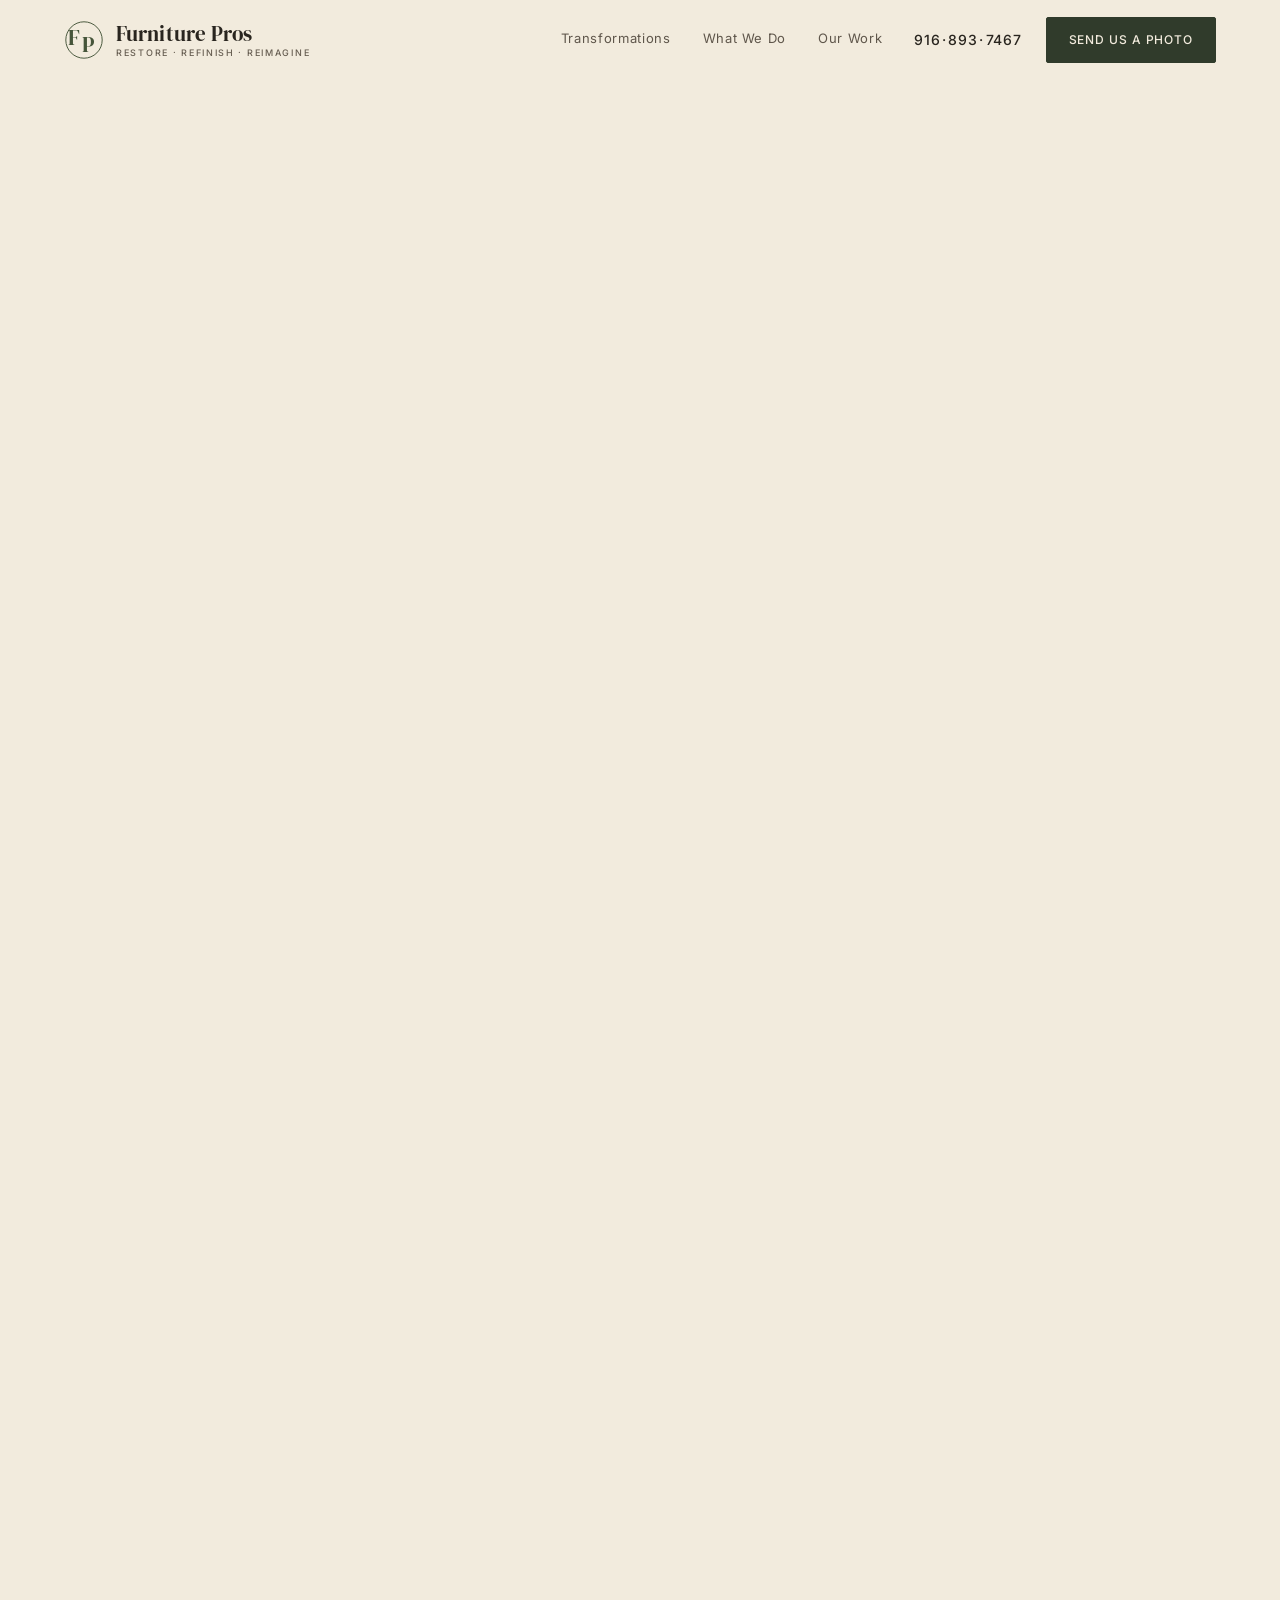
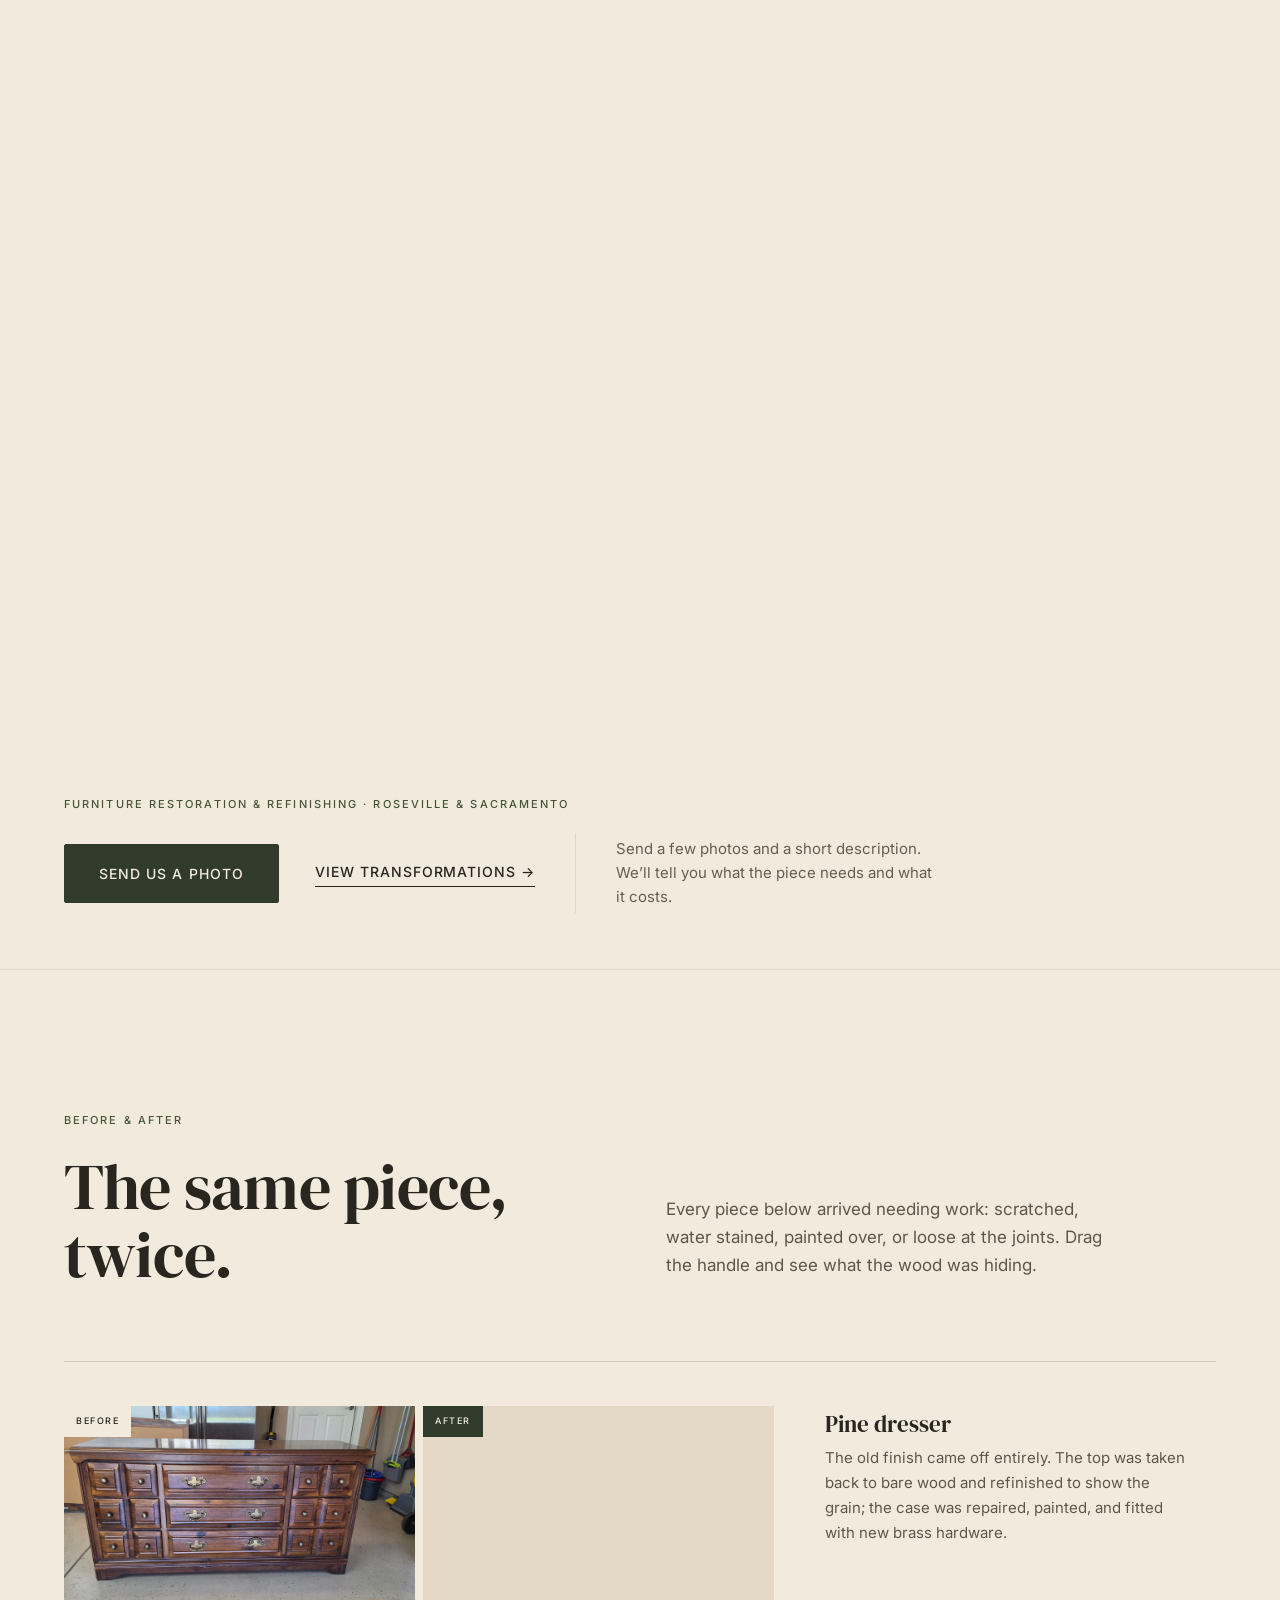
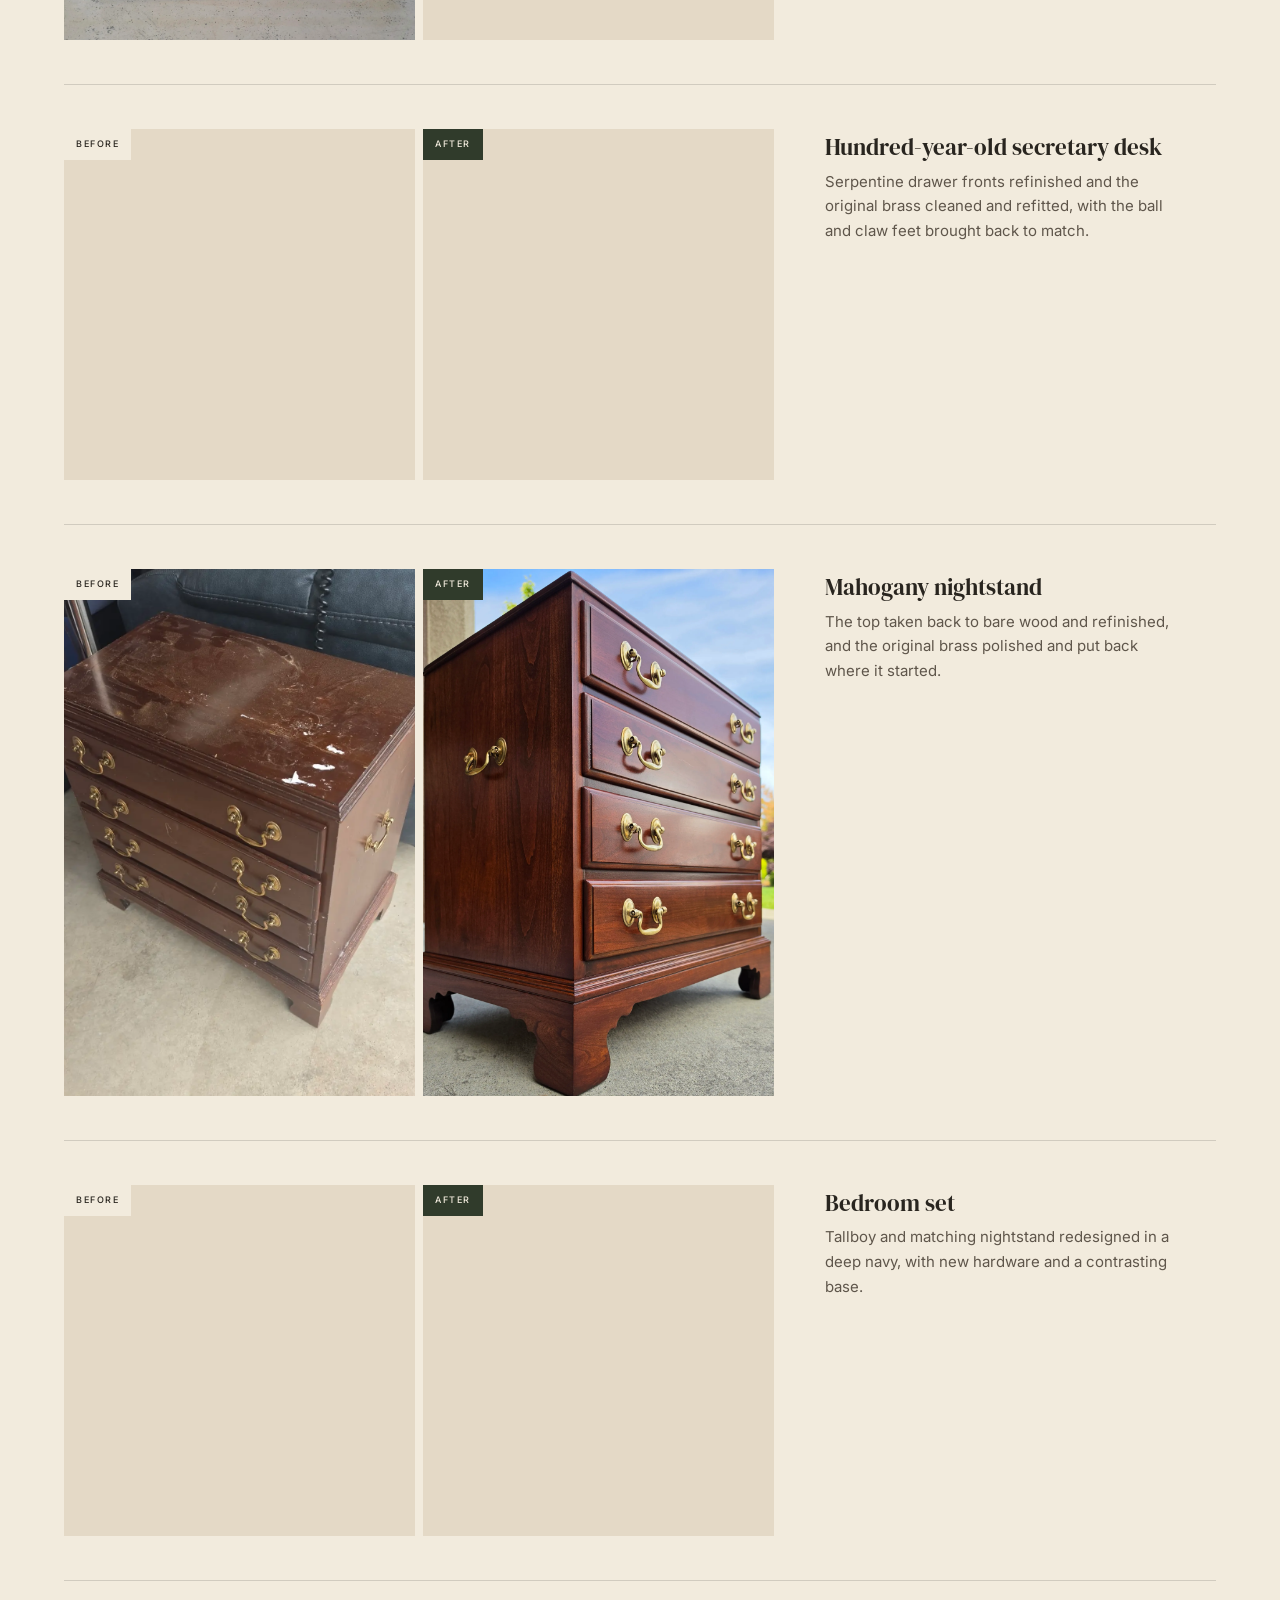
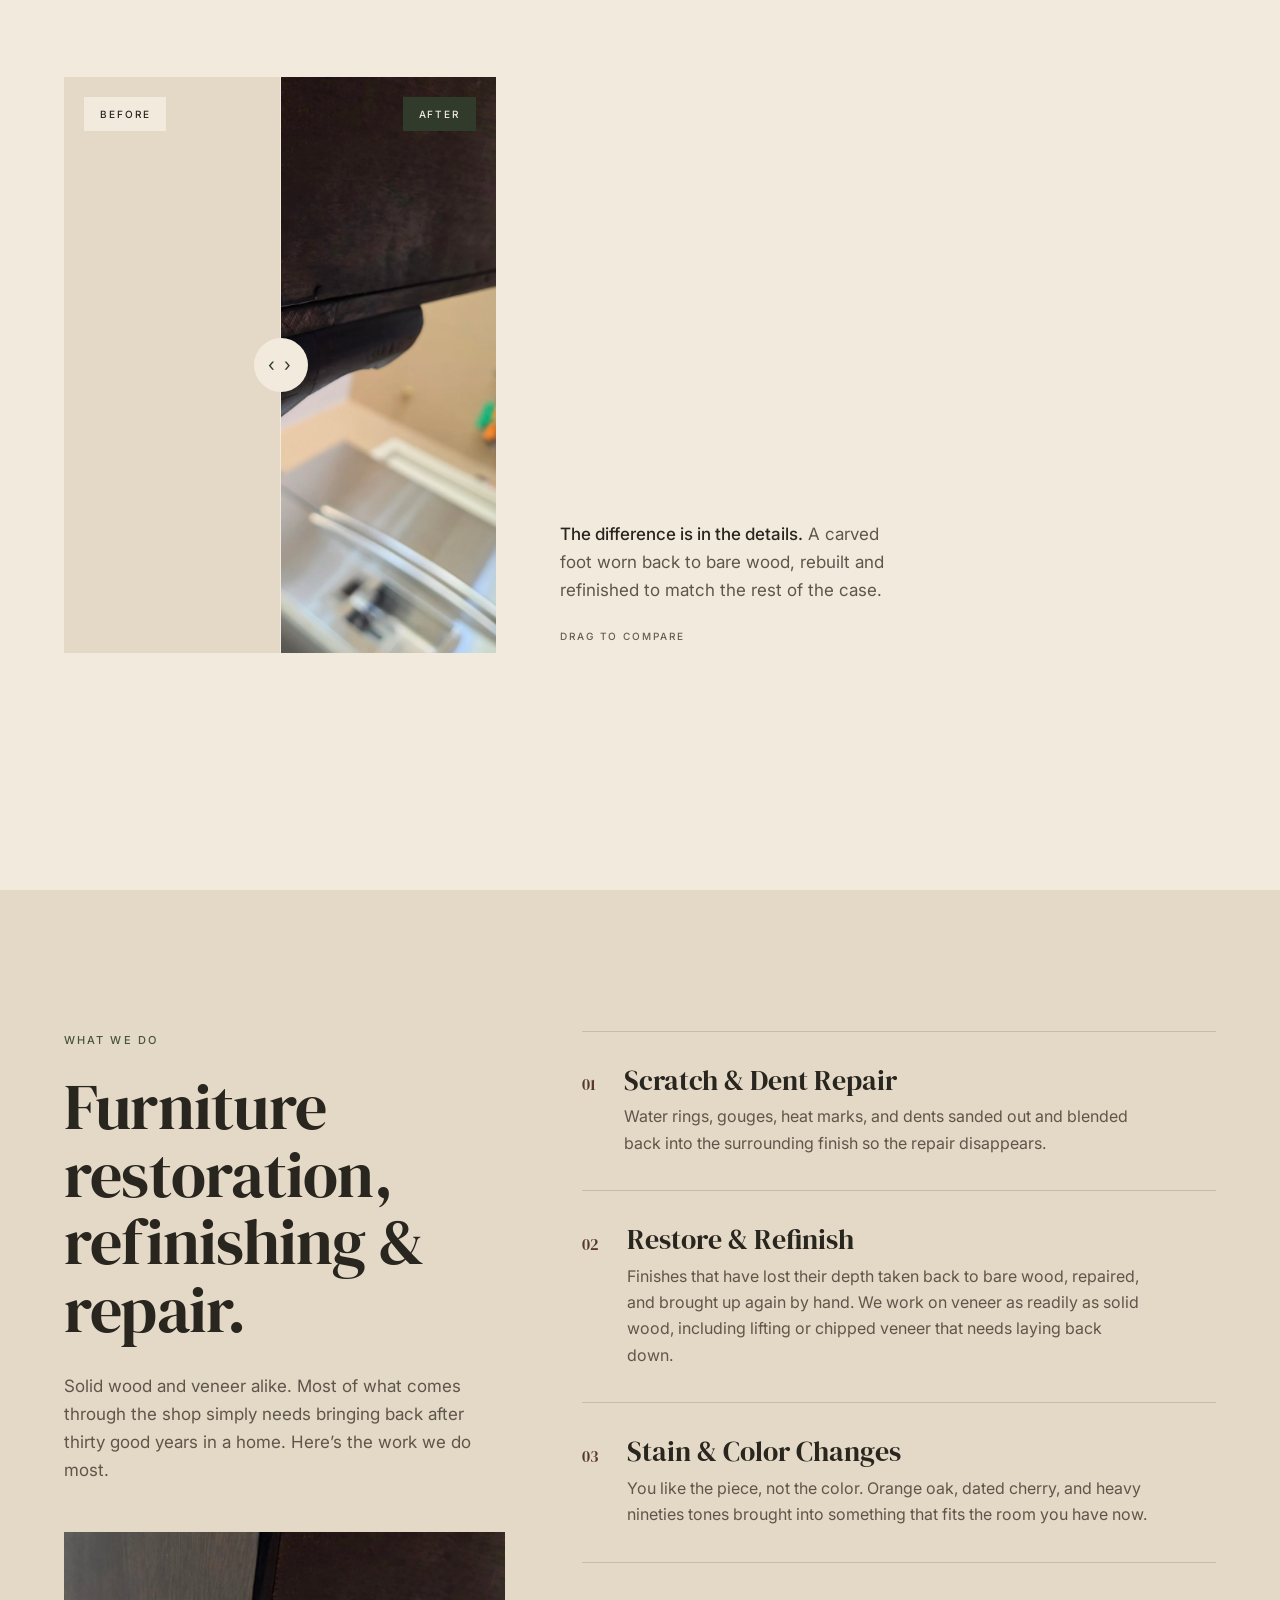
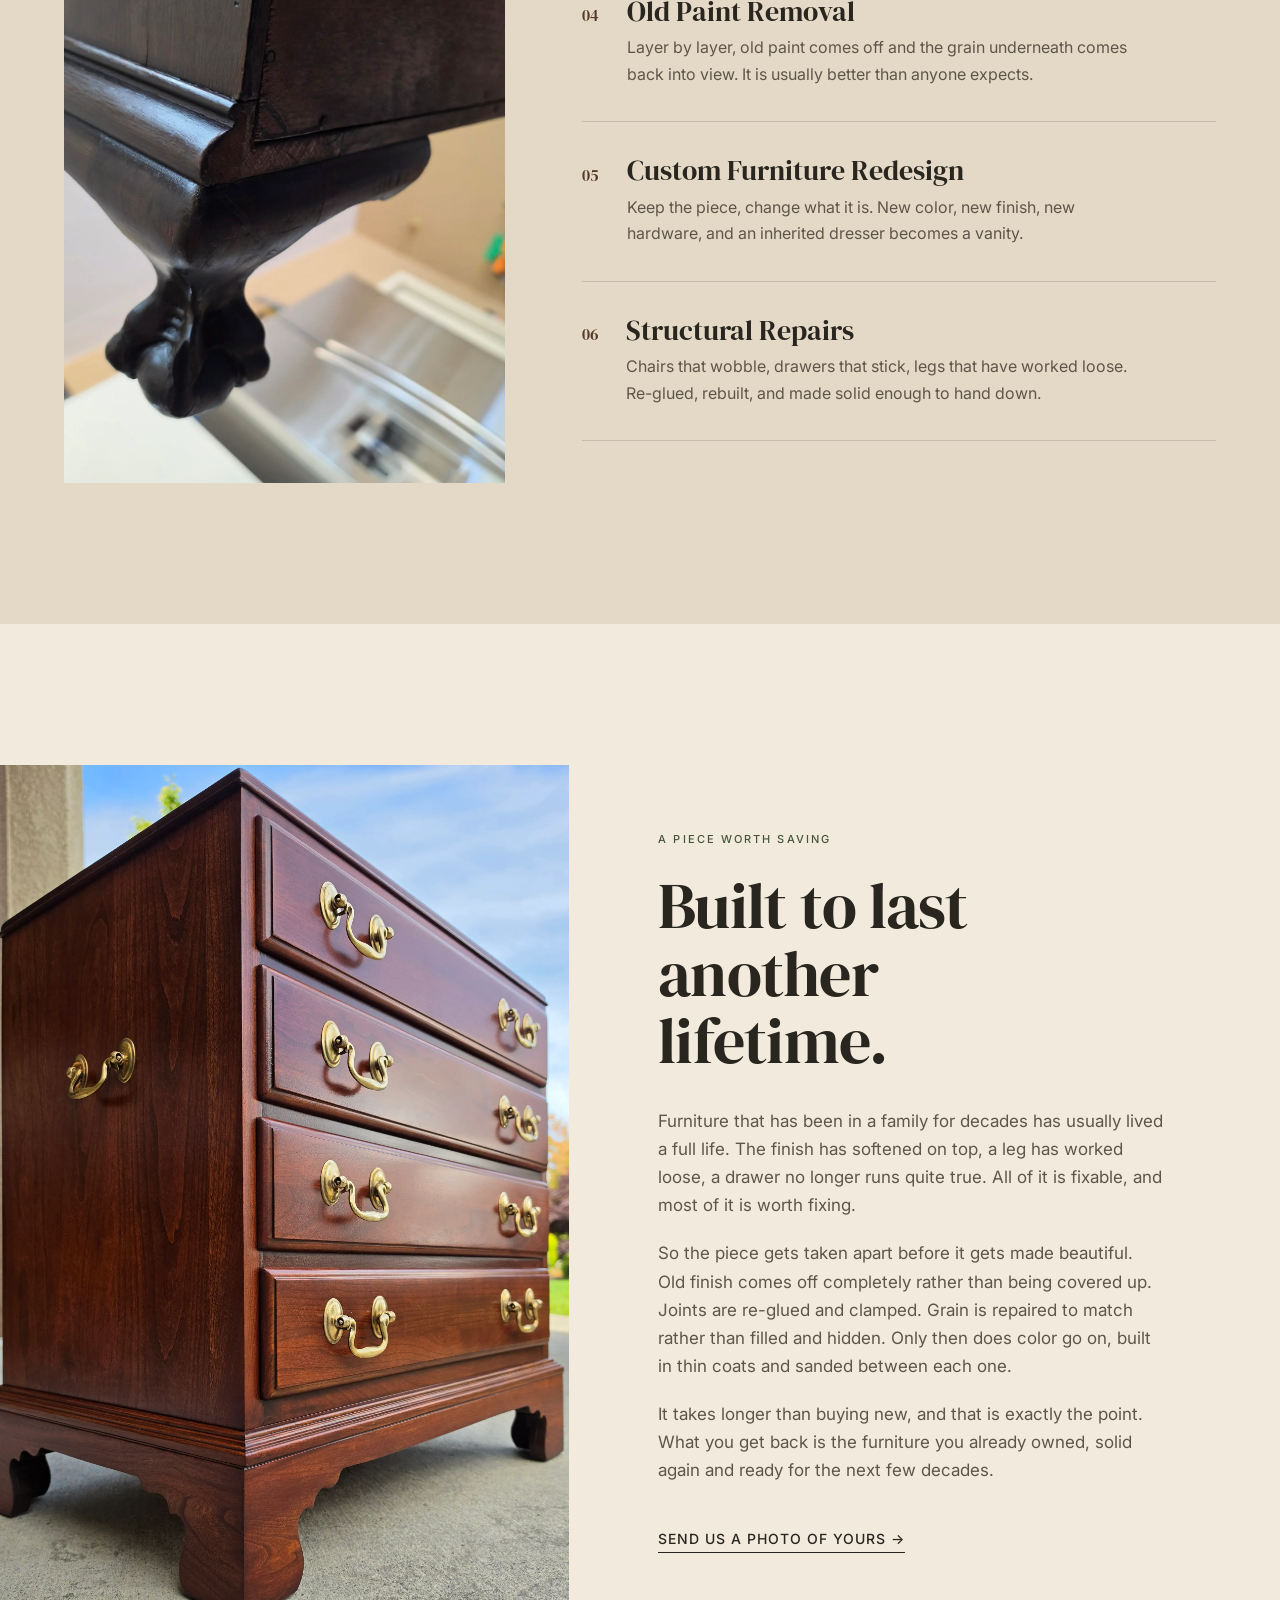
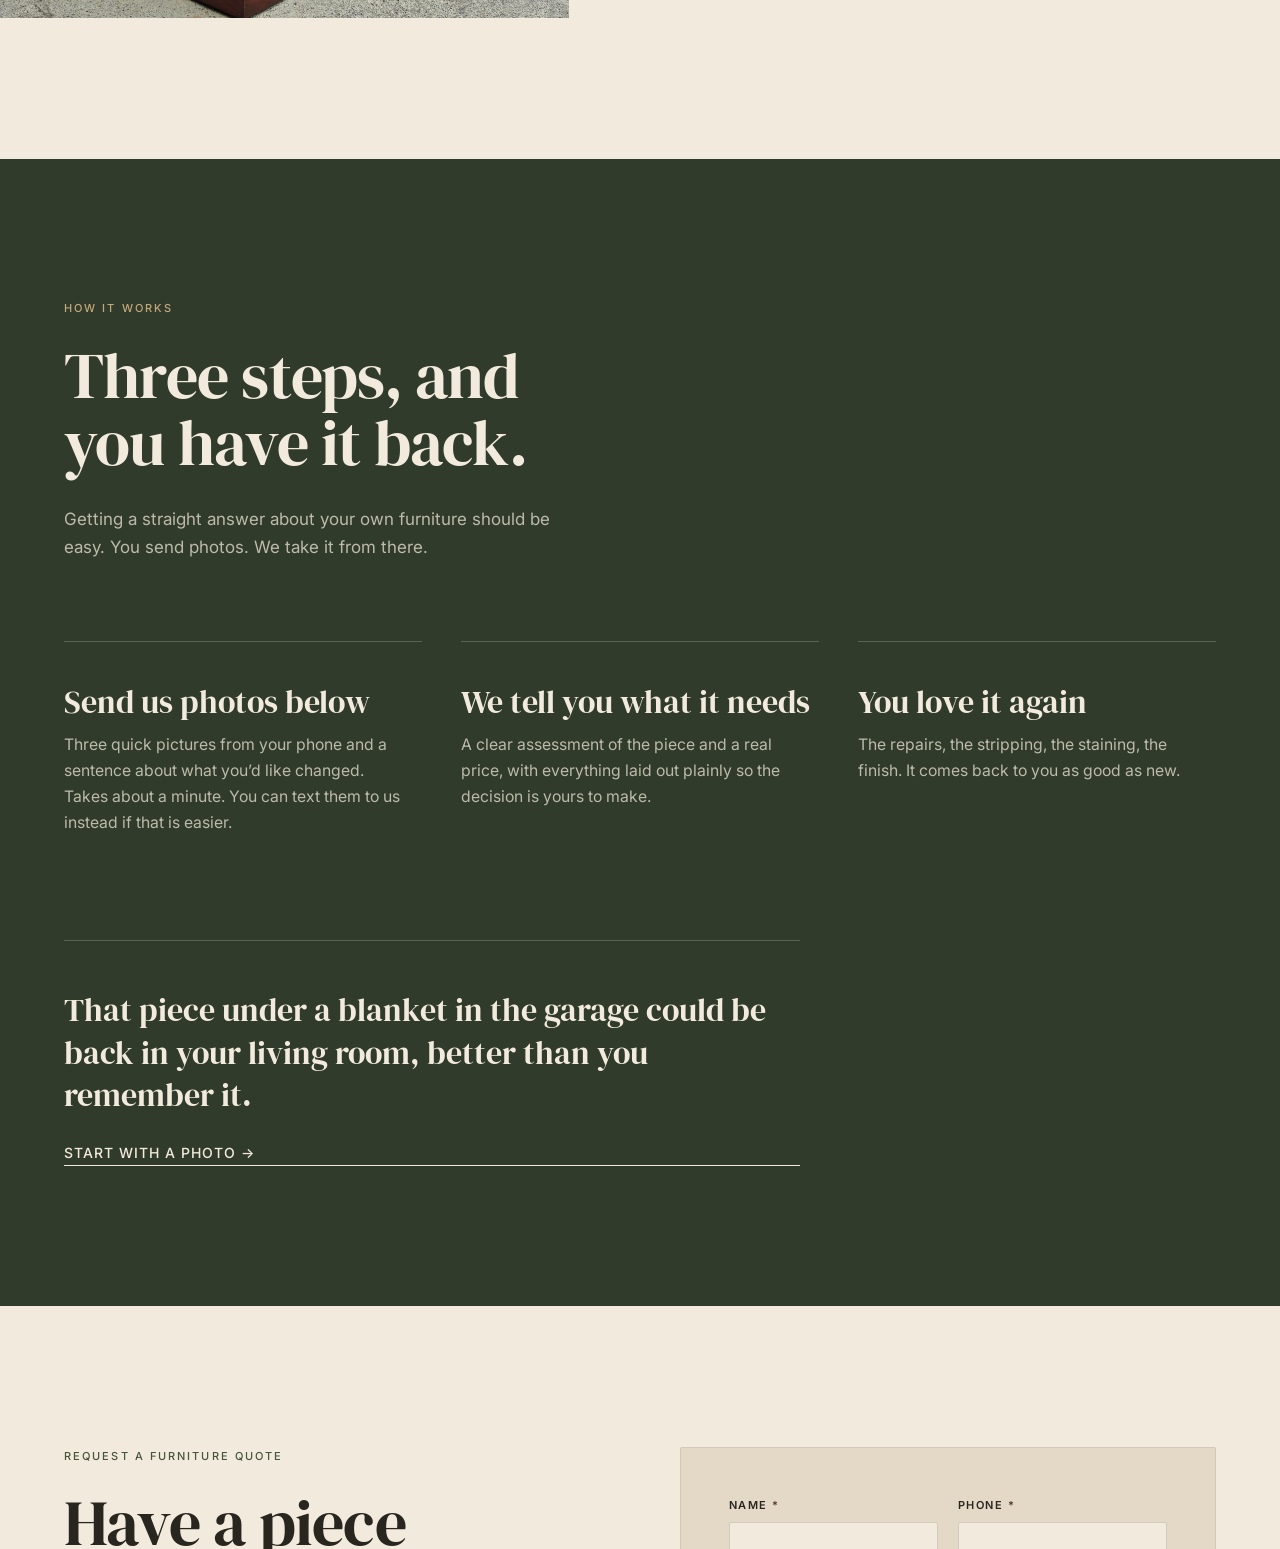
==== index.html @ 99448993 "Put the quote form ahead of the FAQs on mobile On a phone the FAQs sat between the headline and the " ====
<!DOCTYPE html>
<html lang="en">
<head>
<meta charset="utf-8">
<meta name="viewport" content="width=device-width, initial-scale=1">

<title>Furniture Restoration &amp; Refinishing | Roseville &amp; Sacramento</title>
<meta name="description" content="Furniture restoration, refinishing &amp; repair in Roseville and Sacramento. Solid wood and veneer. Scratch and dent repair, color changes, paint removal. Send a photo for a quote.">
<link rel="canonical" href="https://furniturepros.shop/">
<meta name="robots" content="index, follow, max-image-preview:large">
<meta name="theme-color" content="#F2EBDD">

<link rel="icon" href="/assets/images/favicon/favicon.ico" sizes="32x32">
<link rel="icon" href="/assets/images/favicon/favicon.svg" type="image/svg+xml">
<link rel="apple-touch-icon" href="/assets/images/favicon/apple-touch-icon.png">

<meta property="og:type" content="website">
<meta property="og:site_name" content="Furniture Pros">
<meta property="og:title" content="Love Your Furniture Again. | Furniture Pros">
<meta property="og:description" content="Furniture restoration, refinishing, and repair serving Roseville, Sacramento &amp; surrounding areas. Send us a photo and we'll tell you what your piece needs.">
<meta property="og:url" content="https://furniturepros.shop/">
<meta property="og:image" content="https://furniturepros.shop/assets/images/og/social-share.webp">
<meta property="og:image:type" content="image/webp">
<meta property="og:image:width" content="1731">
<meta property="og:image:height" content="909">
<meta property="og:image:alt" content="Furniture Pros. Love Your Furniture Again. Restore, refinish, reimagine. Furniture restoration in Roseville and Sacramento.">
<meta property="og:locale" content="en_US">
<meta name="twitter:card" content="summary_large_image">
<meta name="twitter:title" content="Love Your Furniture Again. | Furniture Pros">
<meta name="twitter:description" content="Furniture restoration and refinishing in Roseville &amp; Sacramento. Send us a photo for a quote.">
<meta name="twitter:image" content="https://furniturepros.shop/assets/images/og/social-share.webp">
<meta name="twitter:image:alt" content="Furniture Pros. Love Your Furniture Again. Furniture restoration in Roseville and Sacramento.">

<link rel="preconnect" href="https://fonts.googleapis.com">
<link rel="preconnect" href="https://fonts.gstatic.com" crossorigin>
<link rel="stylesheet" href="https://fonts.googleapis.com/css2?family=DM+Serif+Display:ital@0;1&family=Inter:wght@300;400;500;600&display=swap">
<link rel="stylesheet" href="assets/css/styles.css">

<!-- Without JS the reveal animation never fires, so show everything outright -->
<noscript><style>.reveal{opacity:1 !important;transform:none !important}</style></noscript>

<script type="application/ld+json">
{
  "@context": "https://schema.org",
  "@type": "LocalBusiness",
  "@id": "https://furniturepros.shop/#business",
  "name": "Furniture Pros",
  "description": "Furniture restoration, refinishing, repair, and redesign for solid wood and veneer furniture, serving Roseville, Sacramento, and surrounding areas in Placer and Sacramento counties.",
  "slogan": "Love Your Furniture Again.",
  "url": "https://furniturepros.shop/",
  "telephone": "+1-916-893-7467",
  "email": "FurniturePros.lincoln@gmail.com",
  "image": "https://furniturepros.shop/assets/images/transformations/pine-dresser-after.webp",
  "priceRange": "$$",
  "address": {
    "@type": "PostalAddress",
    "addressLocality": "Lincoln",
    "addressRegion": "CA",
    "addressCountry": "US"
  },
  "areaServed": [
    { "@type": "City", "name": "Roseville" },
    { "@type": "City", "name": "Sacramento" },
    { "@type": "City", "name": "Rocklin" },
    { "@type": "City", "name": "Lincoln" },
    { "@type": "City", "name": "Granite Bay" },
    { "@type": "City", "name": "Loomis" },
    { "@type": "City", "name": "Citrus Heights" },
    { "@type": "City", "name": "Folsom" },
    { "@type": "City", "name": "El Dorado Hills" },
    { "@type": "City", "name": "Elk Grove" }
  ],
  "knowsAbout": [
    "furniture restoration",
    "furniture refinishing",
    "veneer refinishing",
    "veneer repair",
    "antique furniture repair",
    "wood stain color change",
    "paint removal from furniture",
    "structural furniture repair"
  ],
  "hasOfferCatalog": {
    "@type": "OfferCatalog",
    "name": "Furniture Restoration Services",
    "itemListElement": [
      { "@type": "Offer", "itemOffered": { "@type": "Service", "name": "Scratch & Dent Repair", "description": "Repair of surface scratches, dents, water rings, gouges, and heat marks on wood furniture." } },
      { "@type": "Offer", "itemOffered": { "@type": "Service", "name": "Restore & Refinish", "description": "Full strip, sand, repair, and refinish of solid wood, veneer, and antique furniture, including repair of lifted or chipped veneer." } },
      { "@type": "Offer", "itemOffered": { "@type": "Service", "name": "Stain & Color Changes", "description": "Changing the stain color or finish tone of existing wood furniture." } },
      { "@type": "Offer", "itemOffered": { "@type": "Service", "name": "Old Paint Removal", "description": "Stripping old or layered paint from wood furniture back to bare grain." } },
      { "@type": "Offer", "itemOffered": { "@type": "Service", "name": "Custom Furniture Redesign", "description": "Redesigning existing furniture with new color, finish, and hardware." } },
      { "@type": "Offer", "itemOffered": { "@type": "Service", "name": "Structural Repairs", "description": "Re-gluing joints, rebuilding drawers, stabilizing legs and frames on wood furniture." } }
    ]
  }
}
</script>

<script type="application/ld+json">
{
  "@context": "https://schema.org",
  "@type": "FAQPage",
  "mainEntity": [
    {
      "@type": "Question",
      "name": "What kind of furniture do you work on?",
      "acceptedAnswer": { "@type": "Answer", "text": "Solid wood and veneer pieces of nearly any age: dressers, dining tables, chairs, cabinets, sideboards, desks, headboards, and heirloom furniture. Veneer receives the same care as solid wood, including pieces where the veneer has lifted or chipped. If you are not sure about your piece, send a photo and we will take a look." }
    },
    {
      "@type": "Question",
      "name": "How do I get a quote for furniture restoration?",
      "acceptedAnswer": { "@type": "Answer", "text": "Whichever is easiest for you. Send photos through the form on this page, or text them to 916-893-7467. If you are within about 10 miles of Lincoln, CA, we can also drive to your home and look at the piece in person. Photos let us see the wood, the finish, and the repair, so we can give you a real number rather than a guess." }
    },
    {
      "@type": "Question",
      "name": "What does furniture refinishing cost?",
      "acceptedAnswer": { "@type": "Answer", "text": "It depends on the size of the piece, the condition it is in, and the finish you want. A single chair and a full dining set are very different jobs. That is why we start with photos rather than quoting a flat rate up front." }
    },
    {
      "@type": "Question",
      "name": "What areas do you serve?",
      "acceptedAnswer": { "@type": "Answer", "text": "Roseville, Rocklin, Lincoln, Granite Bay, Loomis, Citrus Heights, Folsom, El Dorado Hills, Sacramento, Elk Grove, and the surrounding communities. Within about 10 miles of Lincoln, CA we can come to your home to see the piece." }
    }
  ]
}
</script>
</head>

<body>
<a class="skip-link" href="#quote">Skip to the quote form</a>

<!-- Monogram defined once, referenced with <use> -->
<svg class="svg-sprite" aria-hidden="true" focusable="false">
  <symbol id="fp-mark" viewBox="0 0 100 100">
    <circle cx="50" cy="50" r="45.5" fill="none" stroke="currentColor" stroke-width="2.4"/>
    <text x="26" y="62" font-family="'DM Serif Display', Georgia, serif" font-size="54" fill="currentColor" text-anchor="middle">F</text>
    <text x="60" y="79" font-family="'DM Serif Display', Georgia, serif" font-size="54" fill="currentColor" text-anchor="middle">P</text>
  </symbol>
</svg>

<header class="site-header">
  <div class="shell site-header__inner">
    <a class="brand" href="/" aria-label="Furniture Pros home">
      <svg class="brand__mark" viewBox="0 0 100 100" aria-hidden="true" focusable="false"><use href="#fp-mark"/></svg>
      <span class="brand__text">
        <span class="brand__name">Furniture Pros</span>
        <span class="brand__tag">Restore · Refinish · Reimagine</span>
      </span>
    </a>

    <nav class="site-nav" aria-label="Primary">
      <a href="#transformations">Transformations</a>
      <a href="#services">What We Do</a>
      <a href="#craft">Our Work</a>
    </nav>

    <div class="site-header__actions">
      <a class="tel-link" href="tel:+19168937467">916&#8202;·&#8202;893&#8202;·&#8202;7467</a>
      <a class="btn btn--solid btn--sm" href="#quote">Send Us a Photo</a>
    </div>
  </div>
</header>

<main id="main">

  <!-- ===== 1 · HERO =====================================================
       The banner artwork carries the headline, body copy and CTA as pixels.
       Google and screen readers cannot read pixels, so the same wording is
       repeated below as real text (sr-only). It is identical to what the image
       shows, so this is an accessibility measure, not cloaking.
       The banner also *depicts* a button, so the whole thing links to the form
       otherwise people tap the picture of a button and nothing happens.
  ====================================================================== -->
  <section class="hero hero--banner">

    <a class="hero__banner" href="#quote" aria-label="Send us a photo and get a quote">
      <picture>
        <source media="(max-width: 61.99em)"
                srcset="assets/images/hero/mobile-hero.webp"
                width="941" height="1672">
        <img src="assets/images/hero/desktop-hero.webp"
             alt="A worn chest of drawers shown before restoration beside the same chest refinished, styled in a warm living room"
             width="1672" height="941" fetchpriority="high" decoding="async">
      </picture>
    </a>

    <h1 class="sr-only">Love Your Furniture Again.</h1>
    <p class="sr-only">
      Furniture Pros restores, refinishes, and redesigns furniture so you can keep
      the pieces you love and make them beautiful again. Furniture restoration,
      refinishing and repair serving Roseville and Sacramento, California.
    </p>

    <div class="shell hero__below">
      <p class="eyebrow">Furniture Restoration &amp; Refinishing · Roseville &amp; Sacramento</p>

      <div class="hero__actions">
        <div class="hero__cta">
          <a class="btn btn--solid" href="#quote">Send Us a Photo</a>
          <a class="link-arrow" href="#transformations">View Transformations</a>
        </div>
        <p class="hero__note">
          Send a few photos and a short description. We&rsquo;ll tell you what the
          piece needs and what it costs.
        </p>
      </div>
    </div>

  </section>

  <!-- ===== 2 · TRANSFORMATION PROOF ===================================== -->
  <section class="section section--proof" id="transformations">
    <div class="shell">

      <div class="section-head section-head--split reveal">
        <div>
          <p class="eyebrow">Before &amp; After</p>
          <h2 class="section-title">The same piece,<br>twice.</h2>
        </div>
        <p class="section-head__aside">
          Every piece below arrived needing work: scratched, water stained, painted over,
          or loose at the joints. Drag the handle and see what the wood was hiding.
        </p>
      </div>

      <!-- One pair per row. The source photos run from 1.78 to 0.56, so a single
           shared frame would badly crop something; instead each pair picks the
           ratio that suits its two photos, and the rows keep everything aligned
           to the same edges. -->
      <div class="tx">
      <figure class="tx__row tx__row--wide reveal">
        <div class="tx__imgs">
          <div class="fig fig--3x2">
            <img src="assets/images/transformations/pine-dresser-before.webp"
                 alt="Dated pine dresser before restoration, with worn orange-brown finish and colonial brass hardware"
                 width="4000" height="2252" loading="lazy" decoding="async">
            <span class="tx__tag">Before</span>
          </div>
          <div class="fig fig--3x2">
            <img src="assets/images/transformations/pine-dresser-after.webp"
                 alt="The same pine dresser after refinishing, with a natural wood top, deep green body and new brass pulls"
                 width="2992" height="2992" loading="lazy" decoding="async">
            <span class="tx__tag tx__tag--after">After</span>
          </div>
        </div>
        <figcaption class="tx__cap">
          <h3>Pine dresser</h3>
          <p>The old finish came off entirely. The top was taken back to bare wood and refinished to show the grain; the case was repaired, painted, and fitted with new brass hardware.</p>
        </figcaption>
      </figure>

      <figure class="tx__row reveal">
        <div class="tx__imgs">
          <div class="fig fig--1x1">
            <img src="assets/images/transformations/100-year-old-desk-before.webp"
                 alt="Hundred-year-old slant front secretary desk before restoration, finish dulled and worn"
                 width="1080" height="1112" loading="lazy" decoding="async">
            <span class="tx__tag">Before</span>
          </div>
          <div class="fig fig--1x1">
            <img src="assets/images/transformations/100-year-old-desk-after.webp"
                 alt="The same antique secretary desk after refinishing, with restored brass hardware and ball and claw feet"
                 width="2020" height="2172" loading="lazy" decoding="async">
            <span class="tx__tag tx__tag--after">After</span>
          </div>
        </div>
        <figcaption class="tx__cap">
          <h3>Hundred-year-old secretary desk</h3>
          <p>Serpentine drawer fronts refinished and the original brass cleaned and refitted, with the ball and claw feet brought back to match.</p>
        </figcaption>
      </figure>

      <figure class="tx__row reveal">
        <div class="tx__imgs">
          <div class="fig fig--2x3">
            <img src="assets/images/transformations/EA-nightstand-before.webp"
                 alt="Mahogany nightstand before restoration, with a scratched and paint marked top"
                 width="1078" height="1346" loading="lazy" decoding="async">
            <span class="tx__tag">Before</span>
          </div>
          <div class="fig fig--2x3">
            <img class="obj-top" src="assets/images/transformations/EA-nightstand-after.webp"
                 alt="The same nightstand after being stripped and refinished, with polished brass swan neck pulls"
                 width="2252" height="4000" loading="lazy" decoding="async">
            <span class="tx__tag tx__tag--after">After</span>
          </div>
        </div>
        <figcaption class="tx__cap">
          <h3>Mahogany nightstand</h3>
          <p>The top taken back to bare wood and refinished, and the original brass polished and put back where it started.</p>
        </figcaption>
      </figure>

      <figure class="tx__row reveal">
        <div class="tx__imgs">
          <div class="fig fig--1x1">
            <img src="assets/images/transformations/combo-before.webp"
                 alt="Matching tallboy and nightstand before restoration, original finish worn and taped for transport"
                 width="1047" height="915" loading="lazy" decoding="async">
            <span class="tx__tag">Before</span>
          </div>
          <div class="fig fig--1x1">
            <img src="assets/images/transformations/combo-after.webp"
                 alt="The same tallboy and nightstand redesigned in deep navy with new hardware, styled in a bedroom"
                 width="1080" height="1048" loading="lazy" decoding="async">
            <span class="tx__tag tx__tag--after">After</span>
          </div>
        </div>
        <figcaption class="tx__cap">
          <h3>Bedroom set</h3>
          <p>Tallboy and matching nightstand redesigned in a deep navy, with new hardware and a contrasting base.</p>
        </figcaption>
      </figure>

      </div>

      <!-- Detail comparison. Both frames were shot from the same spot, which is what makes
           the drag work: the foot transforms in place rather than jumping. -->
      <div class="ba reveal" data-ba>
        <div class="ba__frame">
          <div class="ba__layer ba__layer--after fig">
            <img src="assets/images/transformations/desk-leg-after.webp"
                 alt="Ball and claw foot after refinishing, carving sharp and finish restored"
                 width="2252" height="4000" loading="lazy" decoding="async">
          </div>
          <div class="ba__layer ba__layer--before fig" data-ba-before>
            <img src="assets/images/transformations/desk-leg-before.webp"
                 alt="The same ball and claw foot before restoration, worn through to bare wood"
                 width="2252" height="4000" loading="lazy" decoding="async">
          </div>

          <span class="ba__tag ba__tag--before">Before</span>
          <span class="ba__tag ba__tag--after">After</span>

          <div class="ba__handle" data-ba-handle aria-hidden="true">
            <span class="ba__grip"></span>
          </div>

          <input class="ba__range" id="ba-range" type="range" min="0" max="100" value="50"
                 step="0.1" data-ba-input
                 aria-label="Drag to compare the carved foot before and after restoration">
        </div>

        <p class="ba__caption">
          <strong>The difference is in the details.</strong> A carved foot worn back to bare
          wood, rebuilt and refinished to match the rest of the case.
          <span class="ba__hint">Drag to compare</span>
        </p>
      </div>

    </div>
  </section>

  <!-- ===== 3 · WHAT WE DO =============================================== -->
  <section class="section section--services" id="services">
    <div class="shell services__inner">

      <div class="services__side reveal">
        <p class="eyebrow">What We Do</p>
        <h2 class="section-title">Furniture restoration,<br>refinishing &amp; repair.</h2>
        <p class="services__lede">
          Solid wood and veneer alike. Most of what comes through the shop simply needs
          bringing back after thirty good years in a home. Here&rsquo;s the work we do most.
        </p>

        <figure class="fig fig--4x5 services__figure">
          <img class="obj-low" src="assets/images/transformations/desk-leg-after.webp"
               alt="Close up of a refinished carved wood foot, showing restored grain and finish"
               width="2252" height="4000" loading="lazy" decoding="async">
        </figure>
      </div>

      <ol class="services">
        <li class="services__item reveal">
          <span class="services__num">01</span>
          <div class="services__body">
            <h3>Scratch &amp; Dent Repair</h3>
            <p>Water rings, gouges, heat marks, and dents sanded out and blended back into the surrounding finish so the repair disappears.</p>
          </div>
        </li>
        <li class="services__item reveal">
          <span class="services__num">02</span>
          <div class="services__body">
            <h3>Restore &amp; Refinish</h3>
            <p>Finishes that have lost their depth taken back to bare wood, repaired, and brought up again by hand. We work on veneer as readily as solid wood, including lifting or chipped veneer that needs laying back down.</p>
          </div>
        </li>
        <li class="services__item reveal">
          <span class="services__num">03</span>
          <div class="services__body">
            <h3>Stain &amp; Color Changes</h3>
            <p>You like the piece, not the color. Orange oak, dated cherry, and heavy nineties tones brought into something that fits the room you have now.</p>
          </div>
        </li>
        <li class="services__item reveal">
          <span class="services__num">04</span>
          <div class="services__body">
            <h3>Old Paint Removal</h3>
            <p>Layer by layer, old paint comes off and the grain underneath comes back into view. It is usually better than anyone expects.</p>
          </div>
        </li>
        <li class="services__item reveal">
          <span class="services__num">05</span>
          <div class="services__body">
            <h3>Custom Furniture Redesign</h3>
            <p>Keep the piece, change what it is. New color, new finish, new hardware, and an inherited dresser becomes a vanity.</p>
          </div>
        </li>
        <li class="services__item reveal">
          <span class="services__num">06</span>
          <div class="services__body">
            <h3>Structural Repairs</h3>
            <p>Chairs that wobble, drawers that stick, legs that have worked loose. Re-glued, rebuilt, and made solid enough to hand down.</p>
          </div>
        </li>
      </ol>

    </div>
  </section>

  <!-- ===== 4 · FEATURED WORK ============================================ -->
  <section class="section section--craft" id="craft">
    <div class="shell craft__inner">

      <figure class="fig fig--2x3 craft__figure reveal">
        <img class="obj-top" src="assets/images/transformations/EA-nightstand-after.webp"
             alt="Refinished mahogany chest with polished brass pulls, restored by Furniture Pros near Roseville, California"
             width="2252" height="4000" loading="lazy" decoding="async">
      </figure>

      <div class="craft__copy reveal">
        <p class="eyebrow">A Piece Worth Saving</p>
        <h2 class="section-title">Built to last<br>another<br>lifetime.</h2>

        <!-- REPLACE with the real story of this specific piece -->
        <div class="craft__prose">
          <p>
            Furniture that has been in a family for decades has usually lived a full life.
            The finish has softened on top, a leg has worked loose, a drawer no longer runs
            quite true. All of it is fixable, and most of it is worth fixing.
          </p>
          <p>
            So the piece gets taken apart before it gets made beautiful. Old finish comes
            off completely rather than being covered up. Joints are re-glued and clamped.
            Grain is repaired to match rather than filled and hidden. Only then does color
            go on, built in thin coats and sanded between each one.
          </p>
          <p>
            It takes longer than buying new, and that is exactly the point. What you get
            back is the furniture you already owned, solid again and ready for the next
            few decades.
          </p>
        </div>

        <a class="link-arrow" href="#quote">Send us a photo of yours</a>
      </div>

    </div>
  </section>

  <!-- ===== 5 · THE PLAN ================================================= -->
  <section class="section section--plan">
    <div class="shell">

      <div class="plan__head reveal">
        <p class="eyebrow eyebrow--light">How It Works</p>
        <h2 class="section-title section-title--light">Three steps, and<br>you have it back.</h2>
        <p class="plan__lede">
          Getting a straight answer about your own furniture should be easy. You send
          photos. We take it from there.
        </p>
      </div>

      <ol class="plan">
        <li class="plan__step reveal">
          <h3>Send us photos below</h3>
          <p>Three quick pictures from your phone and a sentence about what you&rsquo;d like changed. Takes about a minute. You can text them to us instead if that is easier.</p>
        </li>
        <li class="plan__step reveal">
          <h3>We tell you what it needs</h3>
          <p>A clear assessment of the piece and a real price, with everything laid out plainly so the decision is yours to make.</p>
        </li>
        <li class="plan__step reveal">
          <h3>You love it again</h3>
          <p>The repairs, the stripping, the staining, the finish. It comes back to you as good as new.</p>
        </li>
      </ol>

      <p class="plan__stakes reveal">
        That piece under a blanket in the garage could be back in your living room,
        better than you remember it.
        <a class="link-arrow link-arrow--light" href="#quote">Start with a photo</a>
      </p>

    </div>
  </section>

  <!-- ===== 6 · QUOTE FORM ============================================== -->
  <section class="section section--quote" id="quote">
    <div class="shell quote__inner">

      <div class="quote__intro reveal">
        <p class="eyebrow">Request a Furniture Quote</p>
        <h2 class="section-title">Have a piece<br>worth saving?</h2>
        <p class="quote__lede">
          Send a few photos and tell us what you&rsquo;d like restored, repaired,
          refinished, or changed. We&rsquo;ll come back to you with what the piece needs
          and what it costs.
        </p>
      </div>

      <div class="quote__formwrap reveal">
        <form class="qform"
              name="furniture-quote"
              method="POST"
              action="/thank-you.html"
              data-netlify="true"
              netlify-honeypot="bot-field"
              enctype="multipart/form-data"
              novalidate>

          <input type="hidden" name="form-name" value="furniture-quote">

          <!-- Honeypot: off-screen, never display:none -->
          <div class="hp-field" aria-hidden="true">
            <label for="bot-field">Leave this field empty</label>
            <input id="bot-field" name="bot-field" type="text" tabindex="-1" autocomplete="off">
          </div>

          <div class="qform__row">
            <div class="field">
              <label for="name">Name <span class="req" aria-hidden="true">*</span></label>
              <input id="name" name="name" type="text" autocomplete="name" required>
              <p class="field__err" data-err-for="name"></p>
            </div>
            <div class="field">
              <label for="phone">Phone <span class="req" aria-hidden="true">*</span></label>
              <input id="phone" name="phone" type="tel" autocomplete="tel" inputmode="tel" required>
              <p class="field__err" data-err-for="phone"></p>
            </div>
          </div>

          <div class="field">
            <label for="email">Email <span class="req" aria-hidden="true">*</span></label>
            <input id="email" name="email" type="email" autocomplete="email" inputmode="email" required>
            <p class="field__err" data-err-for="email"></p>
          </div>

          <div class="field">
            <label for="description">Tell us about the piece <span class="req" aria-hidden="true">*</span></label>
            <textarea id="description" name="description" rows="5" required
              placeholder="What is it, what shape is it in, and what would you like done?"></textarea>
            <p class="field__err" data-err-for="description"></p>
          </div>

          <fieldset class="uploads">
            <legend>Photos of your furniture</legend>
            <p class="uploads__help">
              Three angles read a piece best. If something specific needs attention,
              a close-up in place of one of these is just as useful.
              Large photos are resized automatically before they send.
            </p>

            <div class="uploads__grid">
              <div class="slot" data-slot>
                <input class="slot__input" id="photo-front" name="photo-front" type="file" accept="image/*">
                <label class="slot__label" for="photo-front">
                  <span class="slot__icon" aria-hidden="true">+</span>
                  <span class="slot__text">Front</span>
                </label>
                <div class="slot__preview" data-slot-preview hidden>
                  <img alt="" data-slot-thumb>
                  <span class="slot__meta" data-slot-meta></span>
                  <button type="button" class="slot__remove" data-slot-remove aria-label="Remove the front photo">Remove</button>
                </div>
              </div>

              <div class="slot" data-slot>
                <input class="slot__input" id="photo-side" name="photo-side" type="file" accept="image/*">
                <label class="slot__label" for="photo-side">
                  <span class="slot__icon" aria-hidden="true">+</span>
                  <span class="slot__text">Side</span>
                </label>
                <div class="slot__preview" data-slot-preview hidden>
                  <img alt="" data-slot-thumb>
                  <span class="slot__meta" data-slot-meta></span>
                  <button type="button" class="slot__remove" data-slot-remove aria-label="Remove the side photo">Remove</button>
                </div>
              </div>

              <div class="slot" data-slot>
                <input class="slot__input" id="photo-top" name="photo-top" type="file" accept="image/*">
                <label class="slot__label" for="photo-top">
                  <span class="slot__icon" aria-hidden="true">+</span>
                  <span class="slot__text">Top</span>
                </label>
                <div class="slot__preview" data-slot-preview hidden>
                  <img alt="" data-slot-thumb>
                  <span class="slot__meta" data-slot-meta></span>
                  <button type="button" class="slot__remove" data-slot-remove aria-label="Remove the top photo">Remove</button>
                </div>
              </div>
            </div>
          </fieldset>

          <button class="btn btn--solid btn--block" type="submit" data-submit>Send Us a Photo</button>

          <p class="qform__status" data-status role="status" aria-live="polite"></p>

          <p class="qform__fine">
            We&rsquo;ll only use your details to reply about your furniture.
            Prefer to call or text your photos instead?
            <a href="tel:+19168937467">916&#8202;·&#8202;893&#8202;·&#8202;7467</a>.
          </p>
        </form>
      </div>

      <!-- FAQs sit after the form so a phone reaches the form straight after
           the headline. On desktop they move back beside it, in column one. -->
      <div class="quote__faq reveal">
        <dl class="faq">
          <div class="faq__item">
            <dt>What kind of furniture do you work on?</dt>
            <dd>Solid wood and veneer pieces of nearly any age: dressers, dining tables, chairs, cabinets, sideboards, desks, headboards, and heirloom furniture. Veneer gets the same care as solid wood, including pieces where it has lifted or chipped. Not sure about yours? Send a photo and we&rsquo;ll take a look.</dd>
          </div>
          <div class="faq__item">
            <dt>How do I get a quote?</dt>
            <dd>Whichever is easiest for you. Send photos through the form on this page, or text them to <a href="sms:+19168937467">916&#8202;&middot;&#8202;893&#8202;&middot;&#8202;7467</a>. And if you&rsquo;re within about 10 miles of Lincoln, CA, we&rsquo;re happy to drive out and look at the piece in person. Photos let us see the wood, the finish, and the repair, so you get a real number rather than a guess.</dd>
          </div>
          <div class="faq__item">
            <dt>What does refinishing cost?</dt>
            <dd>It depends on the size of the piece, the condition it&rsquo;s in, and the finish you want. A single chair and a full dining set are very different jobs, which is why we start with photos rather than a flat rate.</dd>
          </div>
          <div class="faq__item">
            <dt>What areas do you serve?</dt>
            <dd>Roseville, Rocklin, Lincoln, Granite Bay, Loomis, Citrus Heights, Folsom, El Dorado Hills, Sacramento, Elk Grove, and the surrounding communities. Within about 10 miles of Lincoln, CA we can come to your home to see the piece.</dd>
          </div>
        </dl>
        <!-- Add pickup/delivery, turnaround, or warranty questions here once confirmed.
             Do not publish a policy that hasn't been decided. -->
      </div>

    </div>
  </section>

</main>

<footer class="site-footer">
  <div class="shell site-footer__inner">

    <div class="site-footer__brand">
      <svg class="brand__mark brand__mark--footer" viewBox="0 0 100 100" aria-hidden="true" focusable="false"><use href="#fp-mark"/></svg>
      <p class="site-footer__slogan">Love Your Furniture Again.</p>
    </div>

    <div class="site-footer__col">
      <h2 class="site-footer__h">Get in touch</h2>
      <p><a href="tel:+19168937467">916&#8202;·&#8202;893&#8202;·&#8202;7467</a></p>
      <p><a href="mailto:FurniturePros.lincoln@gmail.com">FurniturePros.lincoln@gmail.com</a></p>
      <p><a class="link-arrow" href="#quote">Send Us a Photo</a></p>
    </div>

    <div class="site-footer__col">
      <h2 class="site-footer__h">Serving</h2>
      <p class="site-footer__areas">
        Roseville · Rocklin · Lincoln · Granite Bay · Loomis · Citrus Heights ·
        Folsom · El Dorado Hills · Sacramento · Elk Grove &amp; surrounding areas
      </p>
    </div>

  </div>

  <div class="shell site-footer__base">
    <p>&copy; <span data-year>2026</span> Furniture Pros · Furniture restoration &amp; refinishing in Roseville &amp; Sacramento, California</p>
  </div>
</footer>

<!-- Mobile action bar -->
<div class="mobile-bar">
  <a class="mobile-bar__call" href="tel:+19168937467">Call</a>
  <a class="mobile-bar__cta" href="#quote">Send Us a Photo</a>
</div>

<script src="assets/js/main.js" defer></script>
</body>
</html>
---- assets/css/styles.css ----
/* ==========================================================================
   Furniture Pros: Landing Page
   Art direction per design.md: warm ivory ground, editorial asymmetry,
   photography and typography doing the work. No cards, no shadows, no gradients.
   ========================================================================== */

/* ---- Tokens ------------------------------------------------------------- */
:root {
  /* Palette from design.md */
  --ivory:        #F2EBDD;
  --parchment:    #E4D9C6;
  --olive:        #46553A;
  --deep-olive:   #303B2B;
  --walnut:       #553A27;
  --dark-walnut:  #34251C;
  --brass:        #A38655;
  --brass-light:  #C4A87A;   /* brass on deep olive / dark walnut, for AA */
  --ink:          #29251F;

  /* Derived */
  --ink-soft:     #5F564B;
  --ink-faint:    #665D51;   /* darkened: #8A7F71 was 3.31:1 on ivory, below AA */
  --rule:         rgba(41, 37, 31, 0.16);
  --rule-soft:    rgba(41, 37, 31, 0.09);
  --rule-light:   rgba(242, 235, 221, 0.22);

  /* Type */
  --serif: "DM Serif Display", "Georgia", "Times New Roman", serif;
  --sans:  "Inter", -apple-system, BlinkMacSystemFont, "Segoe UI", Roboto, sans-serif;

  /* Rhythm */
  --shell:     1320px;
  --gutter:    clamp(1.25rem, 5vw, 4rem);
  --section-y: clamp(4.5rem, 11vw, 9.5rem);

  /* 100vw includes the scrollbar; --sbw is set from JS so the full-bleed
     figures land exactly on the viewport edge instead of ~8px past it */
  --sbw: 0px;
  --vw: calc(100vw - var(--sbw));

  --radius: 2px;
  --ease: cubic-bezier(0.22, 0.61, 0.36, 1);
}

/* ---- Reset -------------------------------------------------------------- */
*, *::before, *::after { box-sizing: border-box; }

html {
  -webkit-text-size-adjust: 100%;
  scroll-behavior: smooth;
  scroll-padding-top: 5rem;
}

body {
  margin: 0;
  background: var(--ivory);
  color: var(--ink);
  font-family: var(--sans);
  font-size: clamp(1rem, 0.96rem + 0.2vw, 1.0625rem);
  font-weight: 400;
  line-height: 1.65;
  -webkit-font-smoothing: antialiased;
  text-rendering: optimizeLegibility;
  overflow-x: hidden;
}

h1, h2, h3 { margin: 0; font-weight: 400; line-height: 1.06; }
p { margin: 0; }
/* figure carries a 40px side margin by default, it silently shrinks every
   before/after image and knocks the pair columns out of alignment */
figure, figcaption, dl, dd { margin: 0; }
ol, ul { margin: 0; padding: 0; list-style: none; }
img { display: block; max-width: 100%; height: auto; }
a { color: inherit; }
button { font: inherit; color: inherit; }

.svg-sprite { position: absolute; width: 0; height: 0; overflow: hidden; }

.sr-only {
  position: absolute; width: 1px; height: 1px;
  padding: 0; margin: -1px; overflow: hidden;
  clip: rect(0 0 0 0); white-space: nowrap; border: 0;
}

.skip-link {
  position: absolute; left: -9999px; top: 0; z-index: 999;
  background: var(--deep-olive); color: var(--ivory);
  padding: 0.85rem 1.25rem; text-decoration: none;
  font-size: 0.875rem; letter-spacing: 0.04em;
}
.skip-link:focus { left: 0; }

:focus-visible {
  outline: 2px solid var(--olive);
  outline-offset: 3px;
}

/* ---- Layout primitives -------------------------------------------------- */
.shell {
  width: 100%;
  max-width: var(--shell);
  margin-inline: auto;
  padding-inline: var(--gutter);
}

.section { padding-block: var(--section-y); }

.eyebrow {
  font-size: 0.6875rem;
  font-weight: 500;
  letter-spacing: 0.19em;
  text-transform: uppercase;
  color: var(--olive);
  margin-bottom: 1.5rem;
}
.eyebrow--light { color: var(--brass-light); }

.section-title {
  font-family: var(--serif);
  font-size: clamp(2.25rem, 1.35rem + 3.9vw, 4rem);
  letter-spacing: -0.012em;
  color: var(--ink);
}
.section-title--light { color: var(--ivory); }

.section-head { margin-bottom: clamp(2.75rem, 6vw, 4.5rem); }

.section-head--split {
  display: grid;
  gap: clamp(1.5rem, 4vw, 4rem);
}
.section-head__aside {
  color: var(--ink-soft);
  max-width: 42ch;
  font-size: 1.0625rem;
}

/* ---- Buttons & links ---------------------------------------------------- */
.btn {
  display: inline-flex;
  align-items: center;
  justify-content: center;
  gap: 0.5rem;
  padding: 1.0625rem 2.125rem;
  border: 1px solid var(--deep-olive);
  border-radius: var(--radius);
  background: var(--deep-olive);
  color: var(--ivory);
  font-size: 0.875rem;
  font-weight: 500;
  letter-spacing: 0.075em;
  text-transform: uppercase;
  text-decoration: none;
  cursor: pointer;
  transition: background 0.35s var(--ease), color 0.35s var(--ease);
}
.btn:hover { background: var(--walnut); border-color: var(--walnut); }
.btn--sm { padding: 0.75rem 1.375rem; font-size: 0.75rem; }
.btn--block { width: 100%; }
.btn:disabled { opacity: 0.55; cursor: not-allowed; }

.link-arrow {
  display: inline-block;
  font-size: 0.875rem;
  font-weight: 500;
  letter-spacing: 0.07em;
  text-transform: uppercase;
  text-decoration: none;
  color: var(--ink);
  padding-bottom: 3px;
  background-image: linear-gradient(currentColor, currentColor);
  background-size: 100% 1px;
  background-repeat: no-repeat;
  background-position: 0 100%;
  transition: background-size 0.4s var(--ease);
}
.link-arrow::after { content: " \2192"; }
.link-arrow:hover { background-size: 0% 1px; }
.link-arrow--light { color: var(--ivory); }

/* ---- Figures & image fallback ------------------------------------------- */
.fig {
  position: relative;
  margin: 0;
  overflow: hidden;
  background: var(--parchment);
}
.fig img {
  width: 100%;
  height: 100%;
  object-fit: cover;
  transition: transform 1.1s var(--ease);
}
.fig--4x5 { aspect-ratio: 4 / 5; }
.fig--3x2 { aspect-ratio: 3 / 2; }
.fig--2x3 { aspect-ratio: 2 / 3; }
.fig--1x1 { aspect-ratio: 1 / 1; }

/* The real photos come in at very different ratios, so a few need their crop
   biased away from dead centre to keep the whole piece in frame. */
.obj-top { object-position: center top; }
.obj-low { object-position: center 55%; }

/* Tonal placeholder shown when a photo hasn't been added yet */
.fig.is-empty img { display: none; }
.fig.is-empty {
  background:
    repeating-linear-gradient(
      -45deg,
      rgba(85, 58, 39, 0.045) 0 14px,
      rgba(85, 58, 39, 0)   14px 28px
    ),
    var(--parchment);
}
.fig.is-empty::after {
  content: attr(data-empty-label);
  position: absolute;
  inset: auto 0 0 0;
  padding: 1rem 1.125rem;
  font-size: 0.625rem;
  font-weight: 500;
  letter-spacing: 0.17em;
  text-transform: uppercase;
  color: var(--ink-faint);
}

.fig__stamp {
  position: absolute;
  left: 0; bottom: 0;
  background: var(--ivory);
  color: var(--olive);
  padding: 0.9rem 1.25rem;
  font-size: 0.625rem;
  font-weight: 500;
  letter-spacing: 0.19em;
  text-transform: uppercase;
}

/* ==========================================================================
   Header
   ========================================================================== */
.site-header {
  position: sticky;
  top: 0;
  z-index: 60;
  background: var(--ivory);
  border-bottom: 1px solid transparent;
  transition: border-color 0.4s var(--ease);
}
.site-header.is-stuck { border-bottom-color: var(--rule-soft); }

.site-header__inner {
  display: flex;
  align-items: center;
  gap: 2rem;
  min-height: 5rem;
}

.brand {
  display: flex;
  align-items: center;
  gap: 0.75rem;
  text-decoration: none;
  margin-right: auto;
}
.brand__mark { width: 40px; height: 40px; color: var(--olive); flex: none; }
.brand__text { display: flex; flex-direction: column; line-height: 1.15; }
.brand__name {
  font-family: var(--serif);
  font-size: 1.3125rem;
  letter-spacing: 0.005em;
  color: var(--ink);
}
.brand__tag {
  font-size: 0.5625rem;
  font-weight: 500;
  letter-spacing: 0.19em;
  text-transform: uppercase;
  color: var(--ink-faint);
  margin-top: 2px;
}

.site-nav { display: none; gap: 2rem; }
.site-nav a {
  font-size: 0.8125rem;
  letter-spacing: 0.05em;
  text-decoration: none;
  color: var(--ink-soft);
  padding-bottom: 2px;
  border-bottom: 1px solid transparent;
  transition: color 0.3s var(--ease), border-color 0.3s var(--ease);
}
.site-nav a:hover { color: var(--ink); border-bottom-color: var(--olive); }

.site-header__actions { display: flex; align-items: center; gap: 1.5rem; }
.tel-link {
  display: none;
  font-size: 0.875rem;
  font-weight: 500;
  letter-spacing: 0.05em;
  text-decoration: none;
  color: var(--ink);
  white-space: nowrap;
}
.tel-link:hover { color: var(--olive); }
.site-header__actions .btn { display: none; }

@media (min-width: 62em) {
  .site-nav,
  .tel-link { display: flex; }
  .site-header__actions .btn { display: inline-flex; }
}

/* ==========================================================================
   1 · Hero
   ========================================================================== */
.hero--banner { padding: 0 0 clamp(2rem, 5vw, 3.5rem); }

/* Full-bleed banner. It is a link because the artwork shows a button. */
.hero__banner { display: block; line-height: 0; }
.hero__banner img { width: 100%; height: auto; }

/* The desktop banner's text is baked into the image, so below ~1000px it scales
   down to about 8px and stops being readable. Tablets get the portrait banner
   instead, but full width it would run over 1300px tall, so cap it. Its own
   background is warm ivory, so it reads as floating on the page rather than
   boxed. */
@media (min-width: 48em) and (max-width: 61.99em) {
  .hero__banner img { max-width: 34rem; margin-inline: auto; }
}
.hero__banner:focus-visible { outline: 2px solid var(--olive); outline-offset: -4px; }

.hero__below { padding-top: clamp(1.5rem, 3.5vw, 2.5rem); }
.hero__below .eyebrow { margin-bottom: 1.25rem; }

.hero__actions { display: grid; gap: 1.5rem; }

.hero__cta {
  display: flex;
  flex-wrap: wrap;
  align-items: center;
  gap: 1.25rem 2.25rem;
}

.hero__note {
  font-size: 0.9375rem;
  line-height: 1.6;
  color: var(--ink-faint);
  max-width: 40ch;
  padding-top: 1.25rem;
  border-top: 1px solid var(--rule-soft);
}

@media (min-width: 48em) {
  .hero__actions {
    grid-template-columns: auto 1fr;
    align-items: center;
    gap: 2.5rem;
  }
  .hero__note {
    padding: 0.25rem 0 0.25rem 2.5rem;
    border-top: 0;
    border-left: 1px solid var(--rule-soft);
  }
}

/* ==========================================================================
   2 · Transformation proof
   ========================================================================== */
.section--proof {
  background: var(--ivory);
  border-top: 1px solid var(--rule-soft);
}

@media (min-width: 62em) {
  .section-head--split {
    grid-template-columns: 1fr 1fr;
    align-items: end;
  }
  .section-head__aside { padding-bottom: 0.6rem; }
}

/* --- Before/after drag slider --- */
.ba { --ba-pos: 50%; margin-bottom: clamp(3.5rem, 8vw, 6rem); }

.ba__frame {
  position: relative;
  aspect-ratio: 3 / 4;
  overflow: hidden;
  background: var(--parchment);
  cursor: ew-resize;
  user-select: none;
}

.ba__layer { position: absolute; inset: 0; }
.ba__layer img { width: 100%; height: 100%; object-fit: cover; }
.ba__layer--before { clip-path: inset(0 calc(100% - var(--ba-pos)) 0 0); }

.ba__tag {
  position: absolute;
  top: 1.25rem;
  z-index: 3;
  padding: 0.55rem 1rem;
  font-size: 0.625rem;
  font-weight: 500;
  letter-spacing: 0.19em;
  text-transform: uppercase;
  background: var(--ivory);
  color: var(--ink);
  pointer-events: none;
}
.ba__tag--before { left: 1.25rem; }
.ba__tag--after  { right: 1.25rem; background: var(--deep-olive); color: var(--ivory); }

.ba__handle {
  position: absolute;
  top: 0; bottom: 0;
  left: var(--ba-pos);
  width: 1px;
  background: var(--ivory);
  z-index: 4;
  pointer-events: none;
}
.ba__grip {
  position: absolute;
  top: 50%; left: 50%;
  translate: -50% -50%;
  width: 54px; height: 54px;
  border-radius: 50%;
  background: var(--ivory);
  display: grid;
  place-items: center;
}
.ba__grip::before {
  content: "\2039\00a0\203a";
  font-family: var(--sans);
  font-size: 1.125rem;
  letter-spacing: 0.1em;
  color: var(--deep-olive);
}

.ba__range {
  position: absolute;
  inset: 0;
  z-index: 5;
  width: 100%;
  height: 100%;
  margin: 0;
  opacity: 0;
  cursor: ew-resize;
  -webkit-appearance: none;
  appearance: none;
  background: transparent;
}
.ba__range::-webkit-slider-thumb {
  -webkit-appearance: none;
  width: 54px; height: 100vh;
  cursor: ew-resize;
}
.ba__range::-moz-range-thumb {
  width: 54px; height: 100vh;
  border: 0; cursor: ew-resize;
}
.ba__frame:has(.ba__range:focus-visible) .ba__grip {
  outline: 2px solid var(--olive);
  outline-offset: 3px;
}

.ba__caption {
  display: flex;
  flex-wrap: wrap;
  gap: 0.5rem 1.5rem;
  align-items: baseline;
  margin-top: 1.5rem;
  font-size: 0.9375rem;
  color: var(--ink-soft);
}
.ba__caption strong { font-weight: 500; color: var(--ink); }
.ba__hint {
  font-size: 0.625rem;
  font-weight: 500;
  letter-spacing: 0.19em;
  text-transform: uppercase;
  color: var(--ink-faint);
  margin-left: auto;
}

/* The detail pair is a tall 3:4 frame. Full width it would swamp the section, so
   on desktop it sits left with the caption offset beside it. */
@media (min-width: 62em) {
  .ba {
    display: grid;
    grid-template-columns: minmax(0, 27rem) 1fr;
    gap: clamp(2.5rem, 5vw, 5rem);
    align-items: end;
  }
  .ba__caption {
    display: block;
    margin-top: 0;
    max-width: 32ch;
    padding-bottom: 0.5rem;
    font-size: 1.0625rem;
  }
  .ba__hint { display: block; margin: 1.5rem 0 0; }
}

/* --- Transformation rows -------------------------------------------------
   Each pair is a full-width band: before and after side by side at a shared
   ratio, caption offset to the right. Rows differ in height because the
   photographs do, but every row starts and ends on the same edges, so the
   section reads as a sequence rather than a scatter.
   -------------------------------------------------------------------------- */
.tx { margin-bottom: clamp(3.5rem, 8vw, 6rem); }

.tx__row {
  display: grid;
  gap: 1.5rem;
  padding-block: clamp(1.75rem, 3.5vw, 2.75rem);
  border-top: 1px solid var(--rule);
}
.tx__row:last-child { border-bottom: 1px solid var(--rule); }

.tx__imgs {
  display: grid;
  grid-template-columns: 1fr 1fr;
  gap: 8px;
}
.tx__imgs .fig { position: relative; }
.tx__row:hover .fig img { transform: scale(1.03); }

.tx__tag {
  position: absolute;
  left: 0; top: 0;
  padding: 0.5rem 0.75rem;
  font-size: 0.5625rem;
  font-weight: 500;
  letter-spacing: 0.17em;
  text-transform: uppercase;
  background: var(--ivory);
  color: var(--ink);
}
.tx__tag--after { background: var(--deep-olive); color: var(--ivory); }

.tx__cap h3 {
  font-family: var(--serif);
  font-size: clamp(1.1875rem, 1.1rem + 0.5vw, 1.4375rem);
  margin-bottom: 0.625rem;
}
.tx__cap p {
  font-size: 0.9375rem;
  line-height: 1.65;
  color: var(--ink-soft);
  max-width: 40ch;
}

/* Side by side, the landscape pair drops to about 109px tall on a phone, which
   is too small to read wear on a finish. Give that row full width instead. */
@media (max-width: 47.99em) {
  .tx__row--wide .tx__imgs { grid-template-columns: 1fr; }
}

@media (min-width: 62em) {
  .tx__row {
    grid-template-columns: minmax(0, 1fr) minmax(0, 0.55fr);
    gap: clamp(2rem, 4vw, 3.5rem);
    align-items: start;
  }
  .tx__cap { padding-top: 0.375rem; }
}

/* ==========================================================================
   3 · What we do
   ========================================================================== */
.section--services {
  background: var(--parchment);
}

.services__inner { display: grid; gap: clamp(2.75rem, 6vw, 5rem); }

.services__lede {
  margin-top: 1.75rem;
  color: var(--ink-soft);
  max-width: 40ch;
}
.services__figure { margin-top: clamp(2rem, 4vw, 3rem); background: #ded2bd; }

.services__item {
  display: grid;
  grid-template-columns: auto 1fr;
  gap: 1.25rem 1.75rem;
  padding-block: clamp(1.5rem, 3vw, 2.125rem);
  border-top: 1px solid var(--rule);
}
.services__item:last-child { border-bottom: 1px solid var(--rule); }

.services__num {
  font-family: var(--serif);
  font-size: 1rem;
  color: var(--walnut);
  padding-top: 0.35rem;
  font-variant-numeric: tabular-nums;
}
.services__body h3 {
  font-family: var(--serif);
  font-size: clamp(1.375rem, 1.2rem + 0.75vw, 1.75rem);
  margin-bottom: 0.5rem;
}
.services__body p {
  color: var(--ink-soft);
  max-width: 52ch;
  font-size: 1rem;
}

@media (min-width: 62em) {
  .services__inner {
    grid-template-columns: 0.82fr 1.18fr;
    gap: clamp(3rem, 6vw, 6rem);
    align-items: start;
  }
  .services__side { position: sticky; top: 7rem; }
  .services__figure { display: block; }
}
@media (max-width: 61.99em) {
  .services__figure { display: none; }
}

/* ==========================================================================
   4 · Featured work
   ========================================================================== */
.section--craft {
  background: var(--ivory);
}

.craft__inner { display: grid; gap: clamp(2.5rem, 6vw, 4.5rem); align-items: center; }

.craft__prose { margin-block: 2rem 2.5rem; }
.craft__prose p { color: var(--ink-soft); max-width: 46ch; }
.craft__prose p + p { margin-top: 1.25rem; }

@media (min-width: 62em) {
  .craft__inner {
    grid-template-columns: 0.95fr 1.05fr;
    gap: clamp(3.5rem, 7vw, 6.5rem);
  }
  /* Bleed the project photo off the left edge */
  .craft__figure {
    margin-left: calc((var(--vw) - min(var(--vw), var(--shell))) / -2 - var(--gutter));
  }
  .craft__copy { padding-right: clamp(0rem, 3vw, 3rem); }
}

/* ==========================================================================
   5 · The plan  (the single dark section)
   ========================================================================== */
.section--plan {
  background: var(--deep-olive);
  color: var(--ivory);
}

.plan__head { max-width: 56ch; margin-bottom: clamp(3rem, 7vw, 5rem); }
.plan__lede {
  margin-top: 1.75rem;
  color: rgba(242, 235, 221, 0.72);
  max-width: 48ch;
  font-size: 1.0625rem;
}

.plan { display: grid; gap: 0; }

.plan__step {
  padding-block: clamp(1.75rem, 3.5vw, 2.5rem);
  border-top: 1px solid var(--rule-light);
}
.plan__step h3 {
  margin-top: 0.25rem;
  font-family: var(--serif);
  font-size: clamp(1.5rem, 1.3rem + 0.9vw, 2rem);
  color: var(--ivory);
  margin-bottom: 0.75rem;
}
.plan__step p {
  color: rgba(242, 235, 221, 0.72);
  max-width: 34ch;
  font-size: 0.9875rem;
}

.plan__stakes {
  margin-top: clamp(2.5rem, 5vw, 4rem);
  padding-top: clamp(2rem, 4vw, 3rem);
  border-top: 1px solid var(--rule-light);
  font-family: var(--serif);
  font-size: clamp(1.375rem, 1.1rem + 1.15vw, 2rem);
  line-height: 1.32;
  color: var(--ivory);
  max-width: 34ch;
}
.plan__stakes .link-arrow {
  display: block;
  margin-top: 1.75rem;
  font-family: var(--sans);
  font-size: 0.875rem;
}

@media (min-width: 48em) {
  .plan { grid-template-columns: repeat(3, 1fr); gap: clamp(1.5rem, 3vw, 3rem); }
  .plan__stakes { max-width: 46ch; }
}

/* ==========================================================================
   6 · Quote form
   ========================================================================== */
.section--quote { background: var(--ivory); }

.quote__inner { display: grid; gap: clamp(3rem, 6vw, 5rem); align-items: start; }

.quote__lede {
  margin-top: 1.75rem;
  color: var(--ink-soft);
  max-width: 44ch;
}

/* FAQ: editorial list, not an accordion */
.faq { margin-top: 0; }
.faq__item { padding-block: 1.375rem; border-top: 1px solid var(--rule-soft); }
.faq__item:last-child { border-bottom: 1px solid var(--rule-soft); }
.faq dt {
  font-family: var(--serif);
  font-size: 1.125rem;
  margin-bottom: 0.5rem;
}
.faq dd {
  margin: 0;
  font-size: 0.9375rem;
  line-height: 1.65;
  color: var(--ink-soft);
  max-width: 50ch;
}

/* --- Form --- */
.quote__formwrap {
  background: var(--parchment);
  padding: clamp(1.75rem, 4vw, 3rem);
  border: 1px solid var(--rule-soft);
  border-radius: var(--radius);
}

.qform__row { display: grid; gap: 1.25rem; }
@media (min-width: 30em) { .qform__row { grid-template-columns: 1fr 1fr; } }

.field { margin-bottom: 1.25rem; }
.field label,
.uploads legend {
  display: block;
  font-size: 0.6875rem;
  font-weight: 600;
  letter-spacing: 0.14em;
  text-transform: uppercase;
  color: var(--ink);
  margin-bottom: 0.5rem;
  padding: 0;
}
.req { color: var(--walnut); }

.field input,
.field textarea {
  width: 100%;
  padding: 0.875rem 1rem;
  font-family: var(--sans);
  font-size: 1rem;
  color: var(--ink);
  background: var(--ivory);
  border: 1px solid var(--rule);
  border-radius: var(--radius);
  transition: border-color 0.25s var(--ease);
}
.field textarea { resize: vertical; min-height: 8rem; line-height: 1.6; }
.field input::placeholder,
.field textarea::placeholder { color: var(--ink-faint); }
.field input:focus,
.field textarea:focus { border-color: var(--olive); outline-offset: 1px; }

.field.has-error input,
.field.has-error textarea { border-color: #8C3B2A; }
.field__err {
  font-size: 0.8125rem;
  color: #8C3B2A;
  margin-top: 0.4rem;
  display: none;
}
.field.has-error .field__err { display: block; }

/* Honeypot: off-screen, never display:none */
.hp-field {
  position: absolute !important;
  left: -9999px !important;
  top: auto;
  width: 1px; height: 1px;
  overflow: hidden;
}

/* --- Upload slots --- */
.uploads { border: 0; padding: 0; margin: 0.5rem 0 1.75rem; }
.uploads__help {
  font-size: 0.875rem;
  color: var(--ink-soft);
  margin-bottom: 1rem;
  max-width: 44ch;
}
.uploads__grid { display: grid; grid-template-columns: repeat(3, 1fr); gap: 0.75rem; }

.slot { position: relative; }
.slot__input {
  position: absolute;
  width: 1px; height: 1px;
  opacity: 0;
  overflow: hidden;
}
.slot__label {
  display: flex !important;
  flex-direction: column;
  align-items: center;
  justify-content: center;
  gap: 0.5rem;
  aspect-ratio: 1;
  border: 1px dashed rgba(41, 37, 31, 0.28);
  border-radius: var(--radius);
  background: var(--ivory);
  cursor: pointer;
  margin: 0 !important;
  letter-spacing: 0.12em !important;
  color: var(--ink-soft) !important;
  transition: border-color 0.25s var(--ease), background 0.25s var(--ease);
}
.slot__label:hover { border-color: var(--olive); background: #F7F2E7; }
.slot__input:focus-visible + .slot__label { outline: 2px solid var(--olive); outline-offset: 2px; }
.slot__icon { font-size: 1.5rem; line-height: 1; color: var(--walnut); }
.slot__text { font-size: 0.625rem; }

.slot__preview { position: relative; aspect-ratio: 1; border-radius: var(--radius); overflow: hidden; }
.slot__preview img { width: 100%; height: 100%; object-fit: cover; }
.slot__remove {
  position: absolute;
  top: 0; right: 0;
  padding: 0.4rem 0.6rem;
  border: 0;
  background: var(--deep-olive);
  color: var(--ivory);
  font-size: 0.5625rem;
  font-weight: 500;
  letter-spacing: 0.1em;
  text-transform: uppercase;
  cursor: pointer;
}
.slot__remove:hover { background: var(--walnut); }
.slot__meta {
  position: absolute;
  left: 0; right: 0; bottom: 0;
  padding: 0.35rem 0.5rem;
  background: rgba(48, 59, 43, 0.86);
  color: var(--ivory);
  font-size: 0.5625rem;
  letter-spacing: 0.05em;
  text-align: center;
}
.slot.is-filled .slot__label { display: none !important; }

.qform__status {
  margin-top: 1rem;
  font-size: 0.9375rem;
  min-height: 1.4em;
}
.qform__status.is-error { color: #8C3B2A; }
.qform__status.is-busy { color: var(--ink-soft); }

.qform__fine {
  margin-top: 1.5rem;
  padding-top: 1.25rem;
  border-top: 1px solid var(--rule-soft);
  font-size: 0.8125rem;
  line-height: 1.6;
  color: var(--ink-faint);
}
.qform__fine a { color: var(--olive); }

@media (min-width: 62em) {
  /* Put the FAQ back alongside the form: intro and FAQ stack in column one,
     the form spans both rows in column two. */
  .quote__inner {
    grid-template-columns: 1fr 1.02fr;
    grid-template-areas:
      "intro form"
      "faq   form";
    gap: clamp(2rem, 4vw, 3rem) clamp(3.5rem, 7vw, 6rem);
  }
  .quote__intro    { grid-area: intro; }
  .quote__faq      { grid-area: faq; }
  .quote__formwrap { grid-area: form; }
}

/* ==========================================================================
   Footer
   ========================================================================== */
.site-footer {
  background: var(--dark-walnut);
  color: rgba(242, 235, 221, 0.78);
  padding-top: clamp(3.5rem, 7vw, 5.5rem);
  font-size: 0.9375rem;
}

.site-footer__inner {
  display: grid;
  gap: clamp(2.25rem, 5vw, 4rem);
  padding-bottom: clamp(3rem, 6vw, 4.5rem);
}

.brand__mark--footer { width: 52px; height: 52px; color: var(--brass); }
.site-footer__slogan {
  font-family: var(--serif);
  font-size: 1.5rem;
  color: var(--ivory);
  margin-top: 1.25rem;
  max-width: 12ch;
  line-height: 1.15;
}

.site-footer__h {
  font-size: 0.625rem;
  font-weight: 600;
  letter-spacing: 0.19em;
  text-transform: uppercase;
  color: var(--brass-light);
  margin-bottom: 1.125rem;
}
.site-footer__col p + p { margin-top: 0.5rem; }
.site-footer__col a { text-decoration: none; }
.site-footer__col a:hover { color: var(--ivory); }
/* .link-arrow defaults to dark ink, which is invisible on the dark walnut
   footer, scope it here so it can't be missed on a new footer link */
.site-footer .link-arrow { color: var(--ivory); }
.site-footer__areas { line-height: 1.8; max-width: 34ch; }

.site-footer__base {
  border-top: 1px solid var(--rule-light);
  padding-block: 1.75rem;
  font-size: 0.75rem;
  color: rgba(242, 235, 221, 0.62);
}

@media (min-width: 48em) {
  .site-footer__inner { grid-template-columns: 1.1fr 1fr 1fr; }
}

/* ==========================================================================
   Mobile action bar
   ========================================================================== */
.mobile-bar {
  position: fixed;
  left: 0; right: 0; bottom: 0;
  z-index: 70;
  display: grid;
  grid-template-columns: auto 1fr;
  gap: 1px;
  background: var(--rule);
  border-top: 1px solid var(--rule);
}
.mobile-bar a {
  padding: 1rem 1.25rem;
  font-size: 0.75rem;
  font-weight: 500;
  letter-spacing: 0.13em;
  text-transform: uppercase;
  text-align: center;
  text-decoration: none;
}
.mobile-bar__call { background: var(--ivory); color: var(--ink); }
.mobile-bar__cta { background: var(--deep-olive); color: var(--ivory); }

@media (min-width: 62em) { .mobile-bar { display: none; } }
@media (max-width: 61.99em) {
  body { padding-bottom: 3.5rem; }
  html { scroll-padding-top: 6rem; }
}

/* ==========================================================================
   Motion
   ========================================================================== */
.reveal {
  opacity: 0;
  transform: translateY(18px);
  transition: opacity 0.85s var(--ease), transform 0.85s var(--ease);
}
.reveal.is-in { opacity: 1; transform: none; }

@media (prefers-reduced-motion: reduce) {
  html { scroll-behavior: auto; }
  *, *::before, *::after {
    animation-duration: 0.01ms !important;
    transition-duration: 0.01ms !important;
  }
  .reveal { opacity: 1; transform: none; }
}

/* No-JS: never hide content behind an un-fired reveal */
.no-js .reveal { opacity: 1; transform: none; }

/* ==========================================================================
   Print
   ========================================================================== */
@media print {
  .site-header, .mobile-bar, .ba__range, .ba__handle { display: none; }
  body { background: #fff; color: #000; }
}
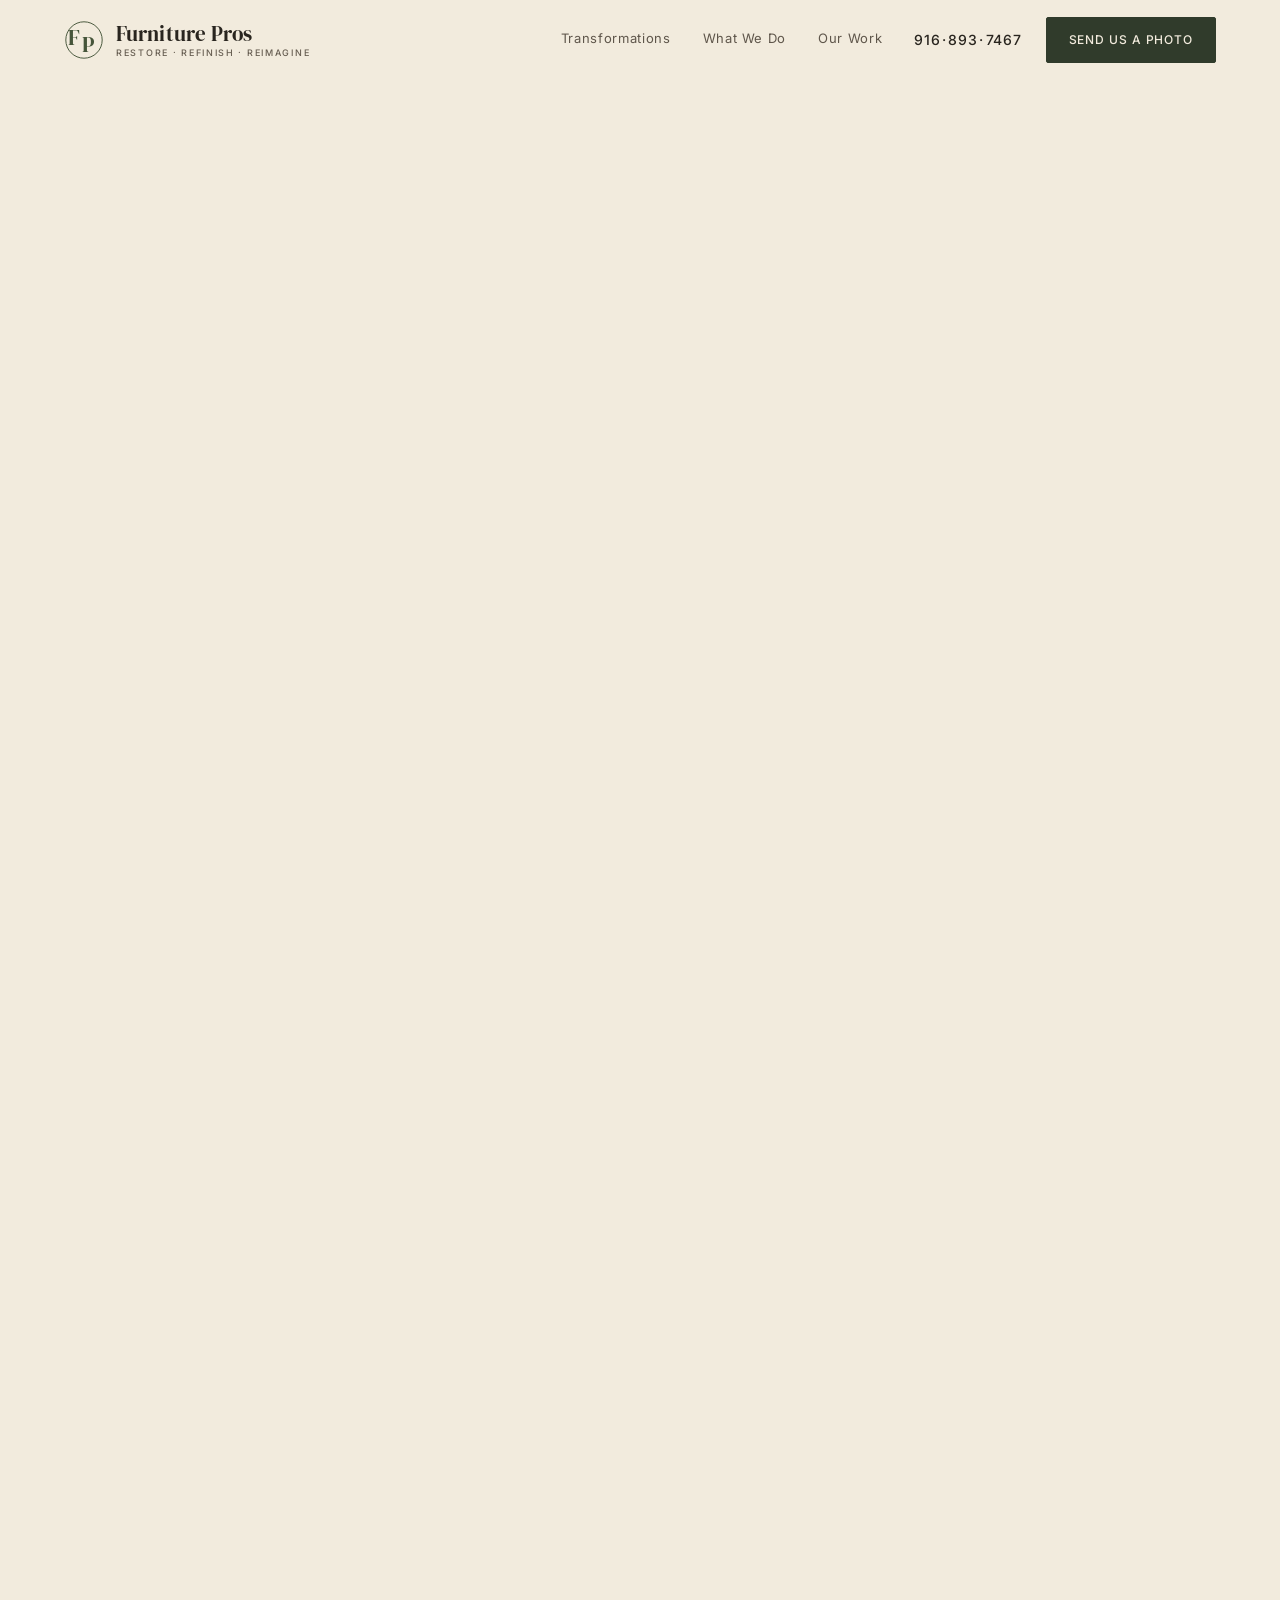
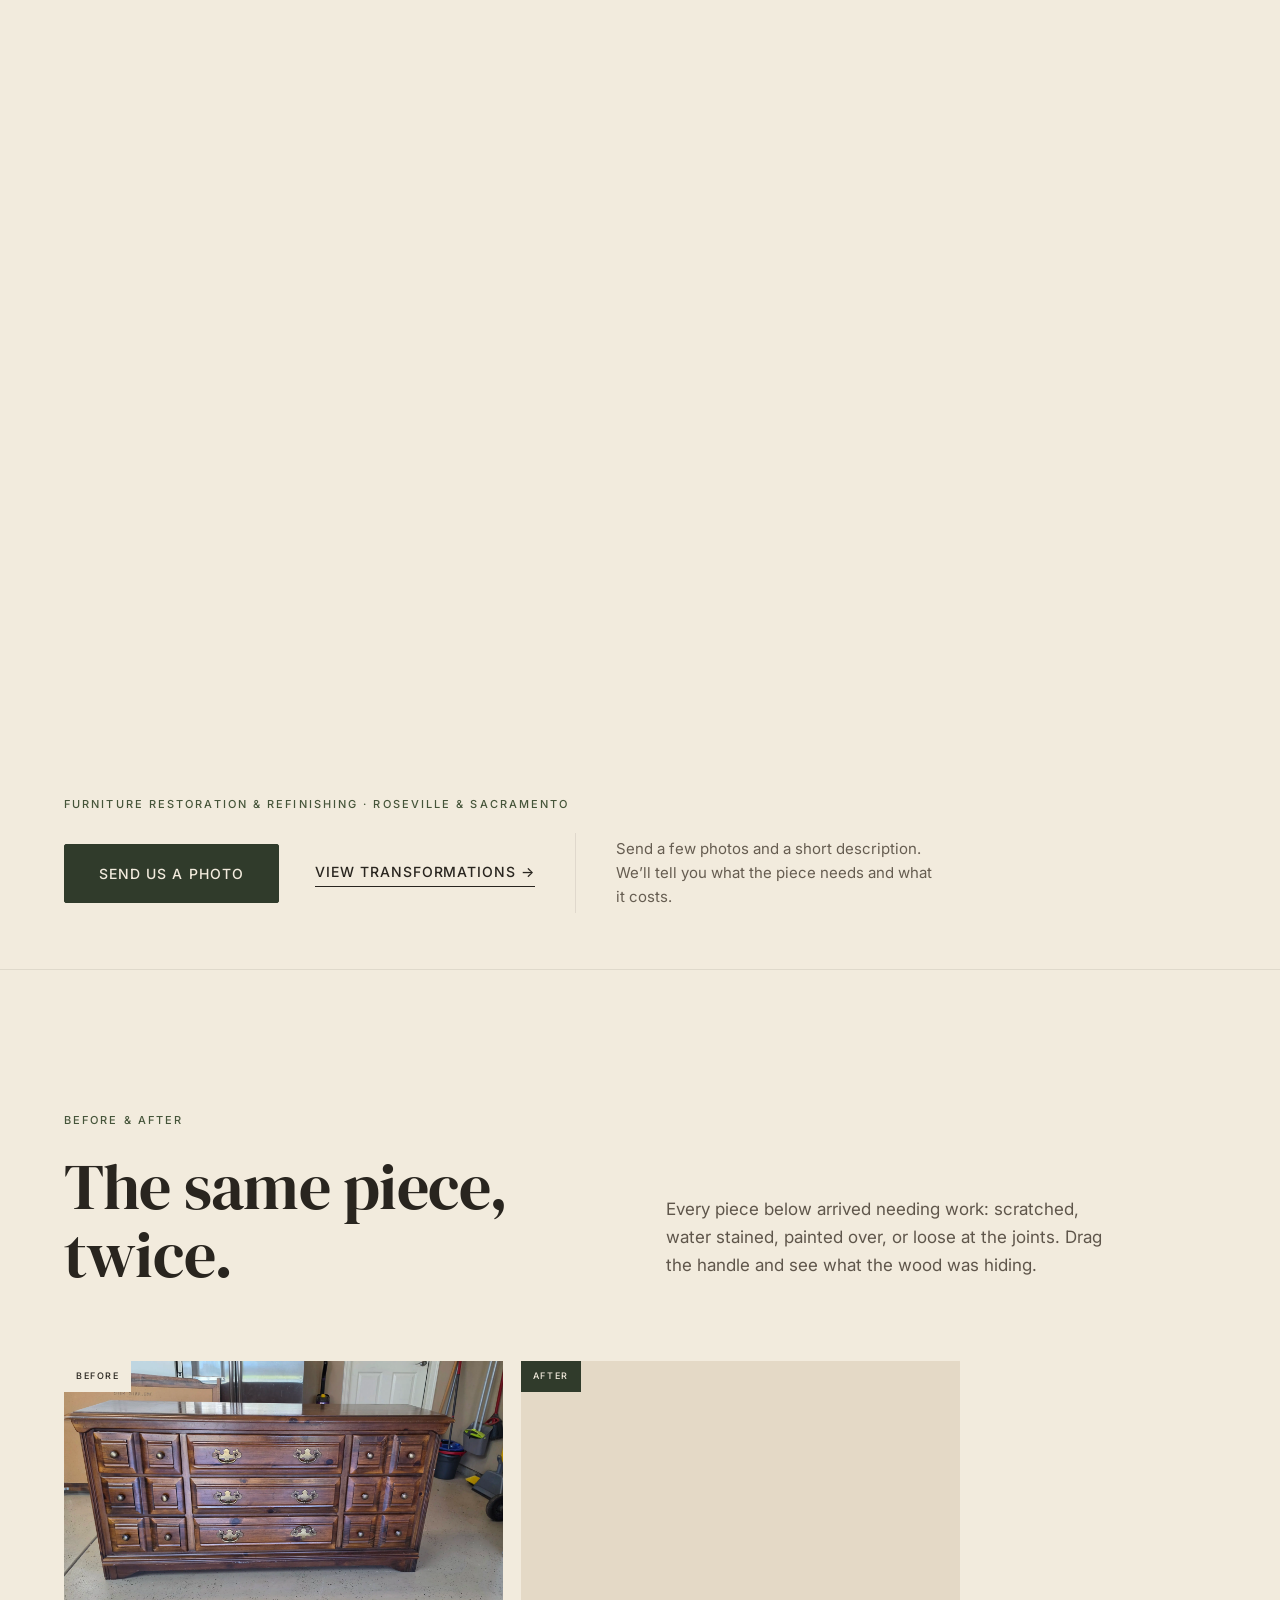
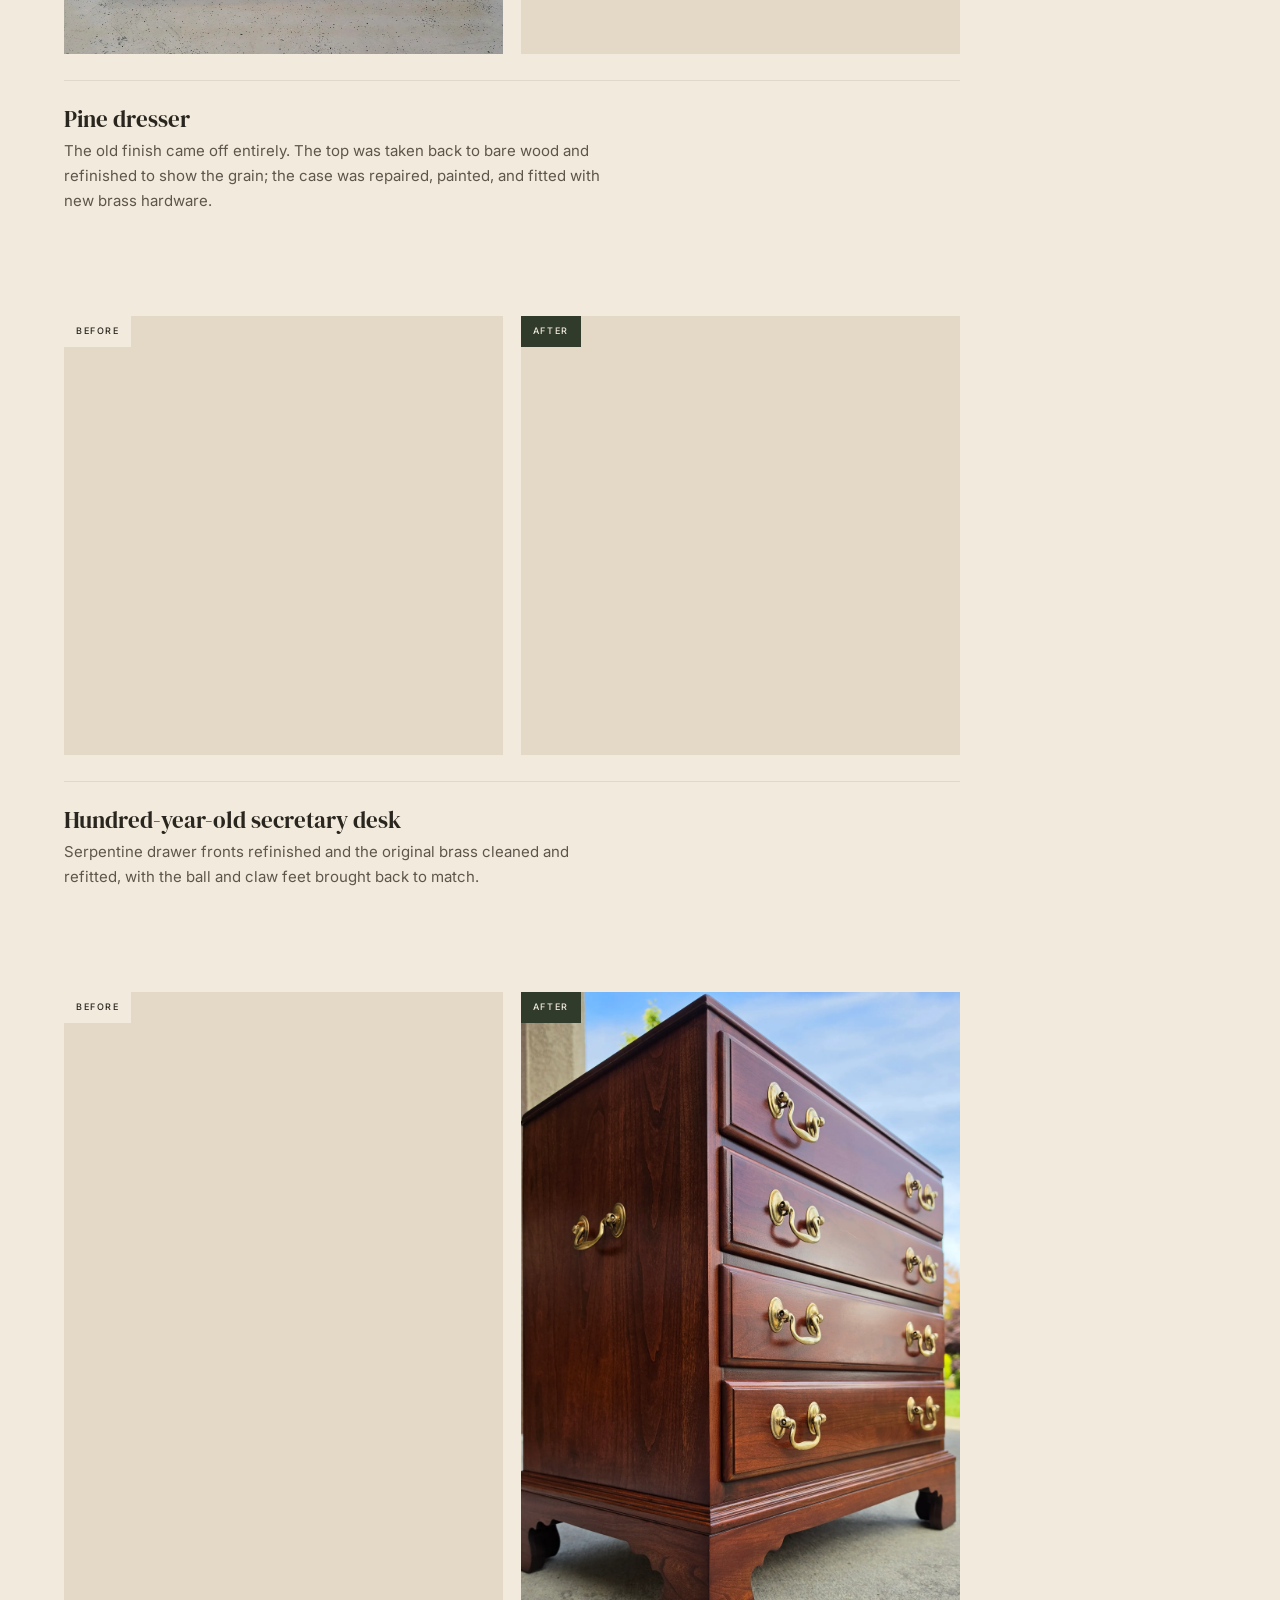
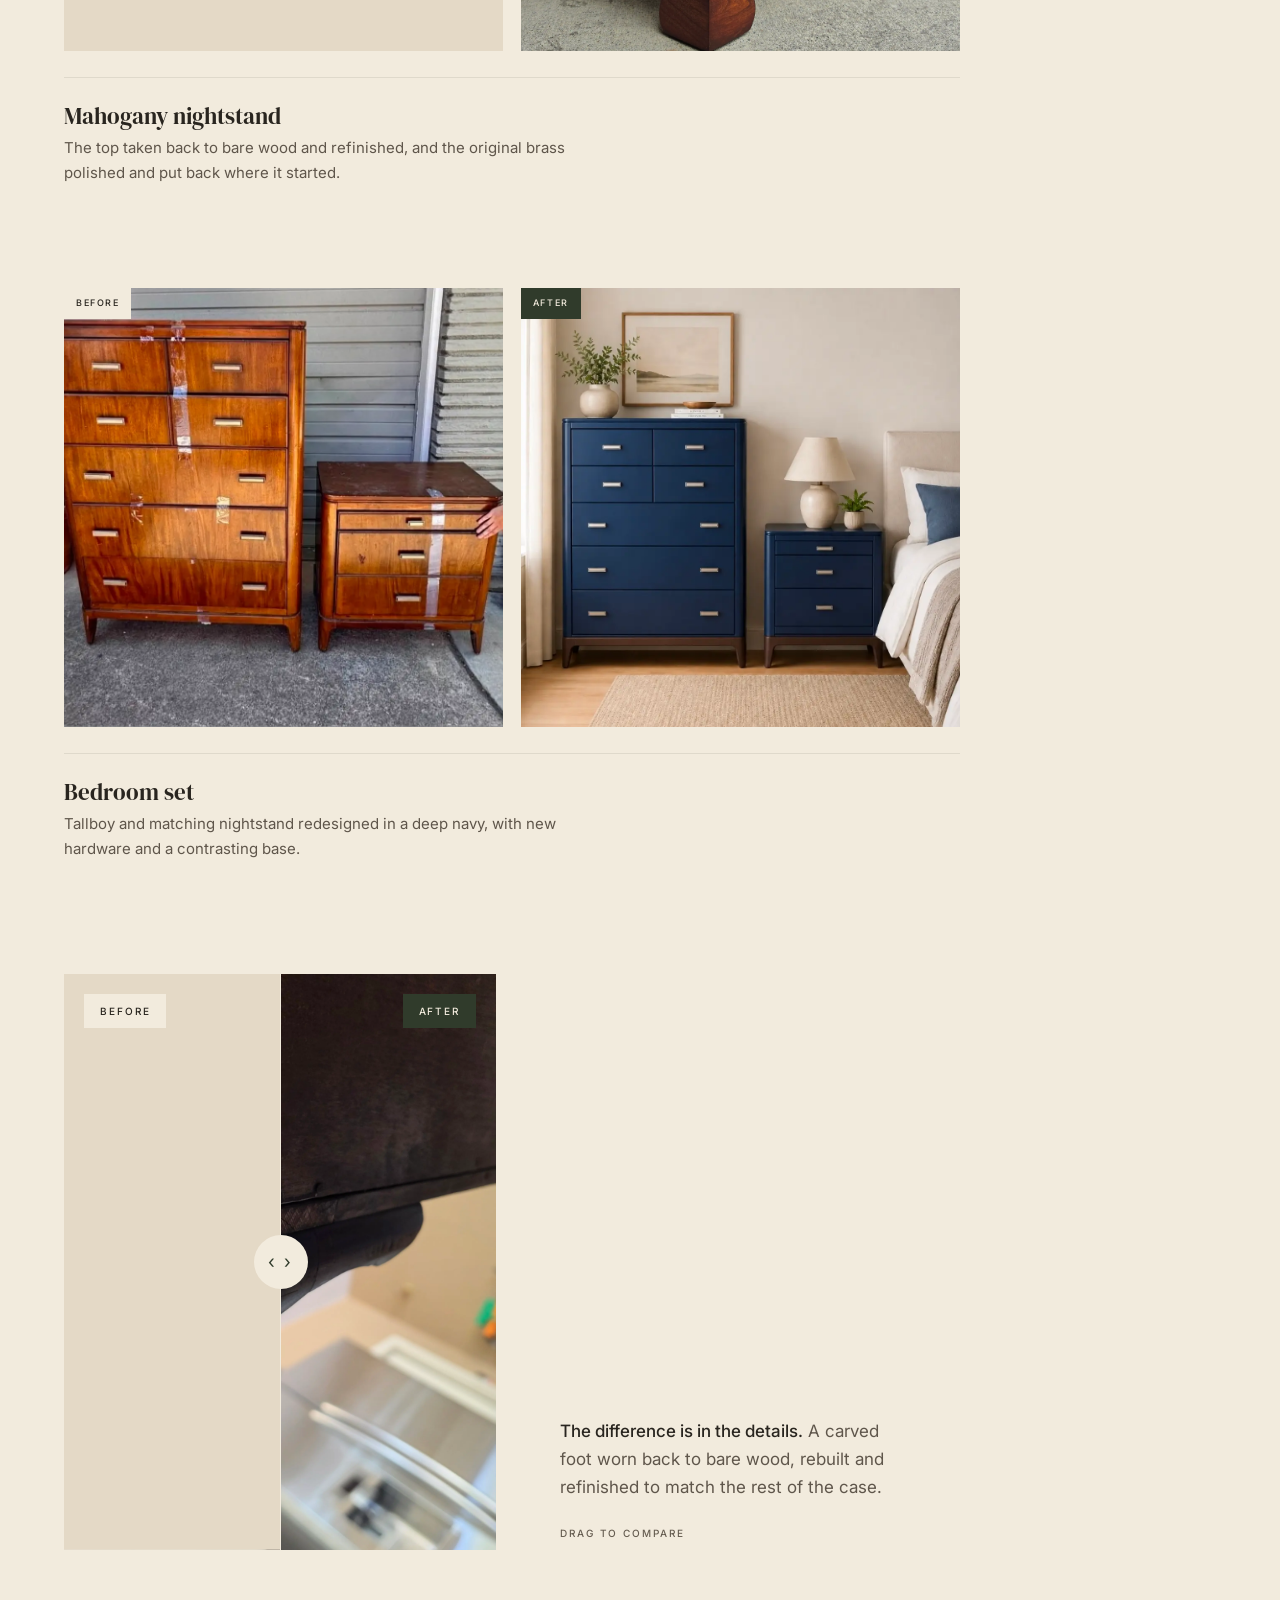
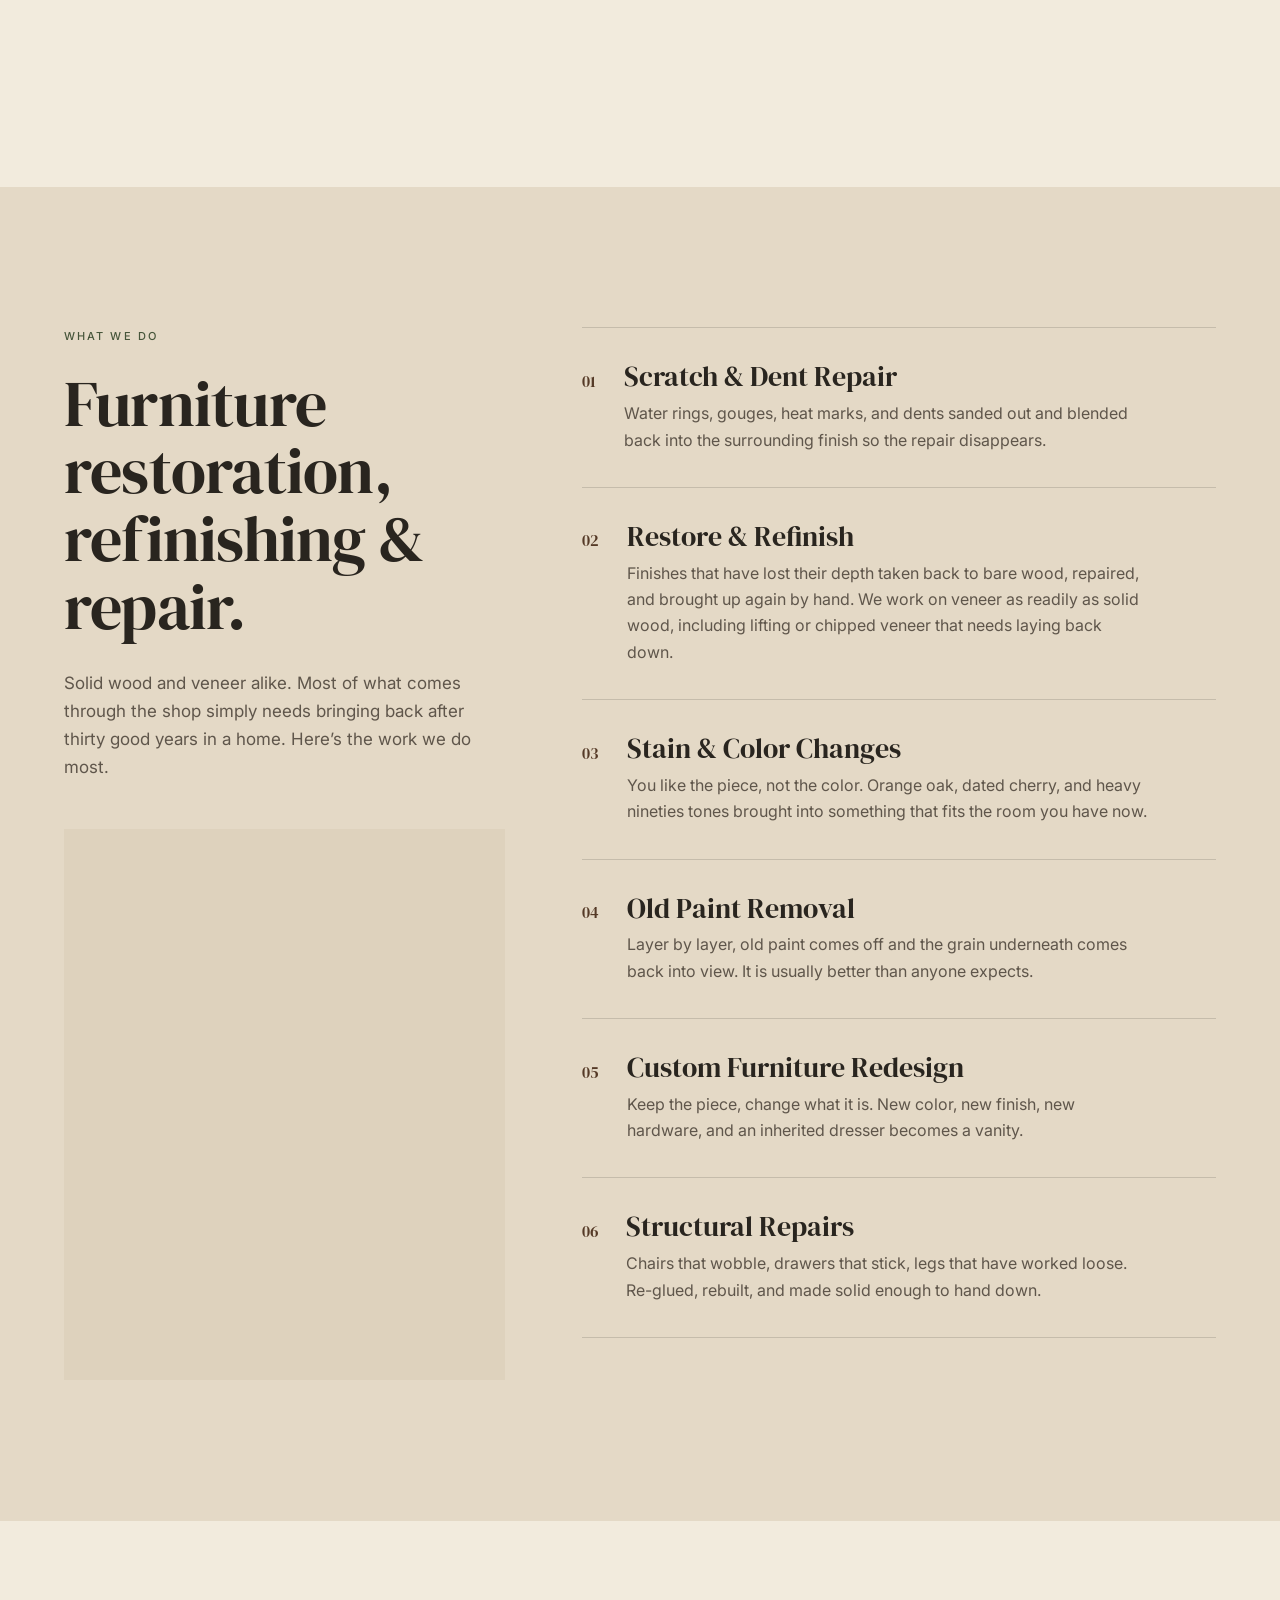
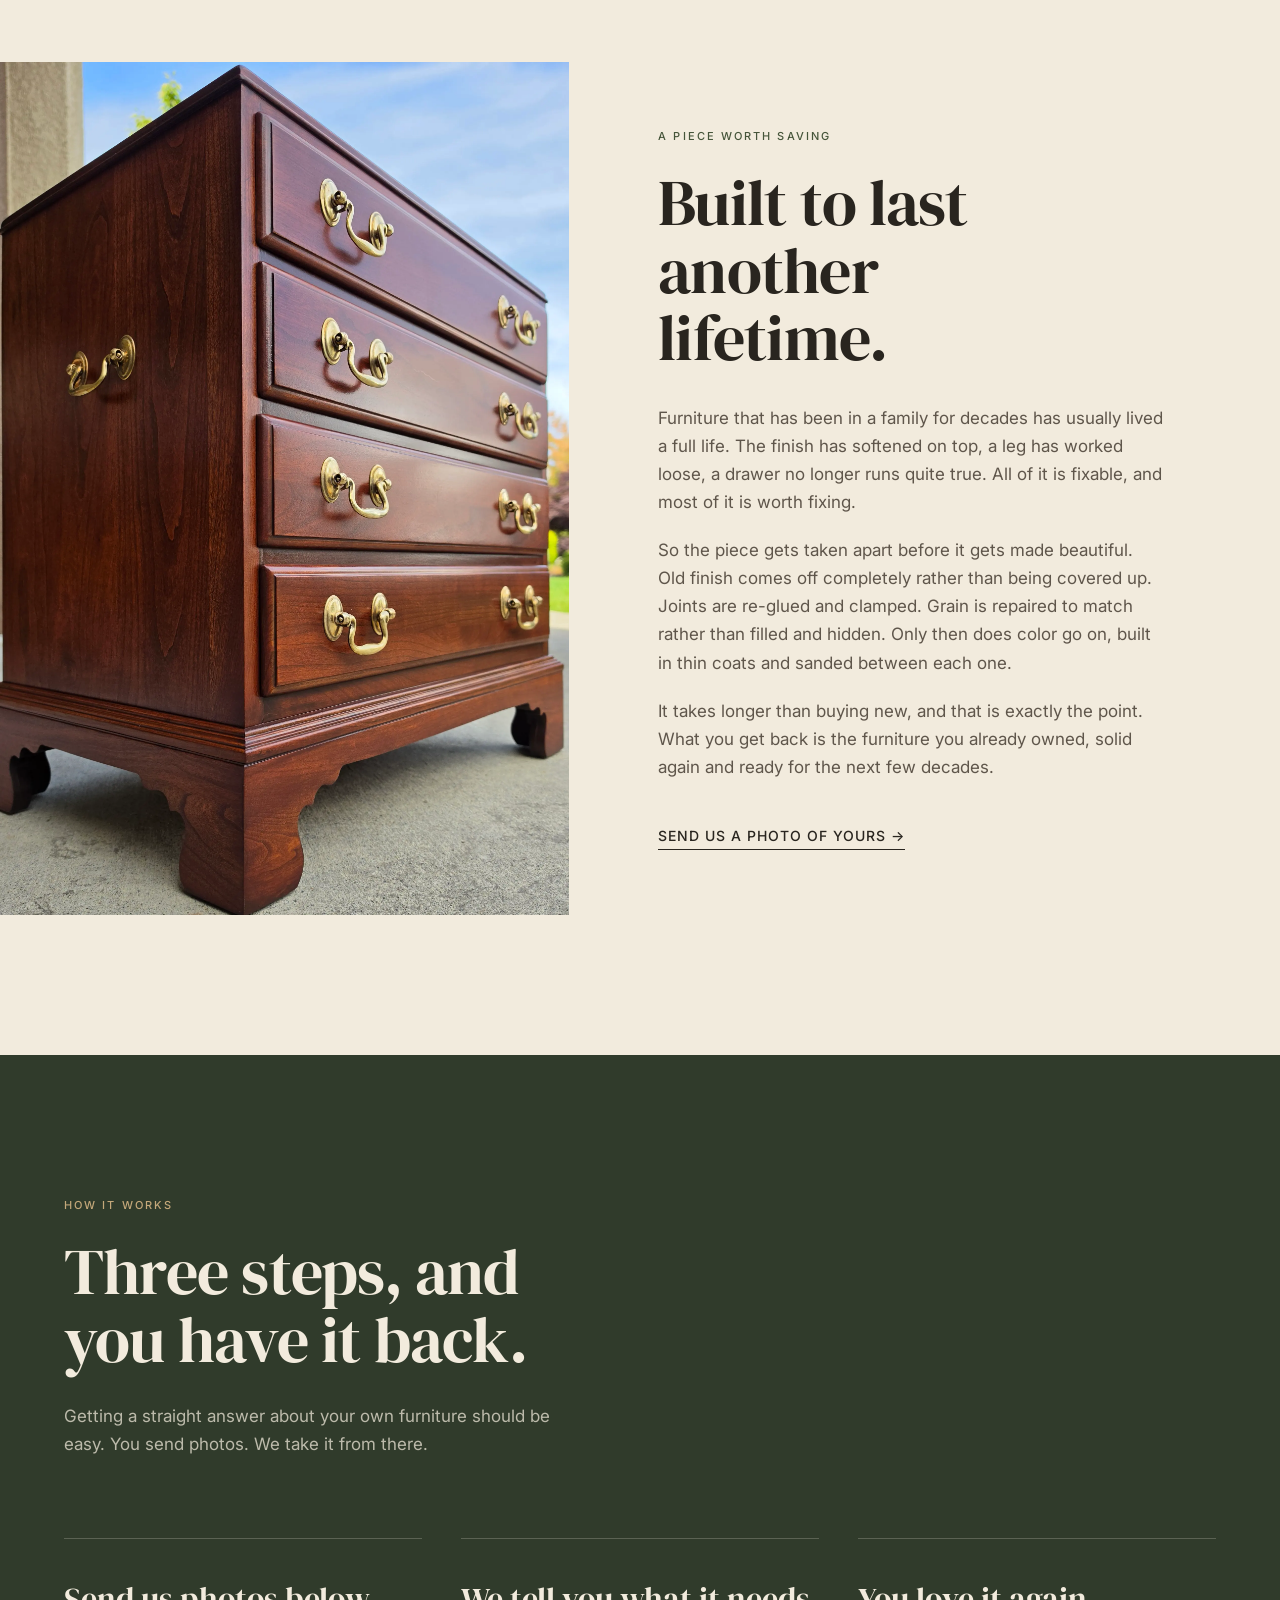
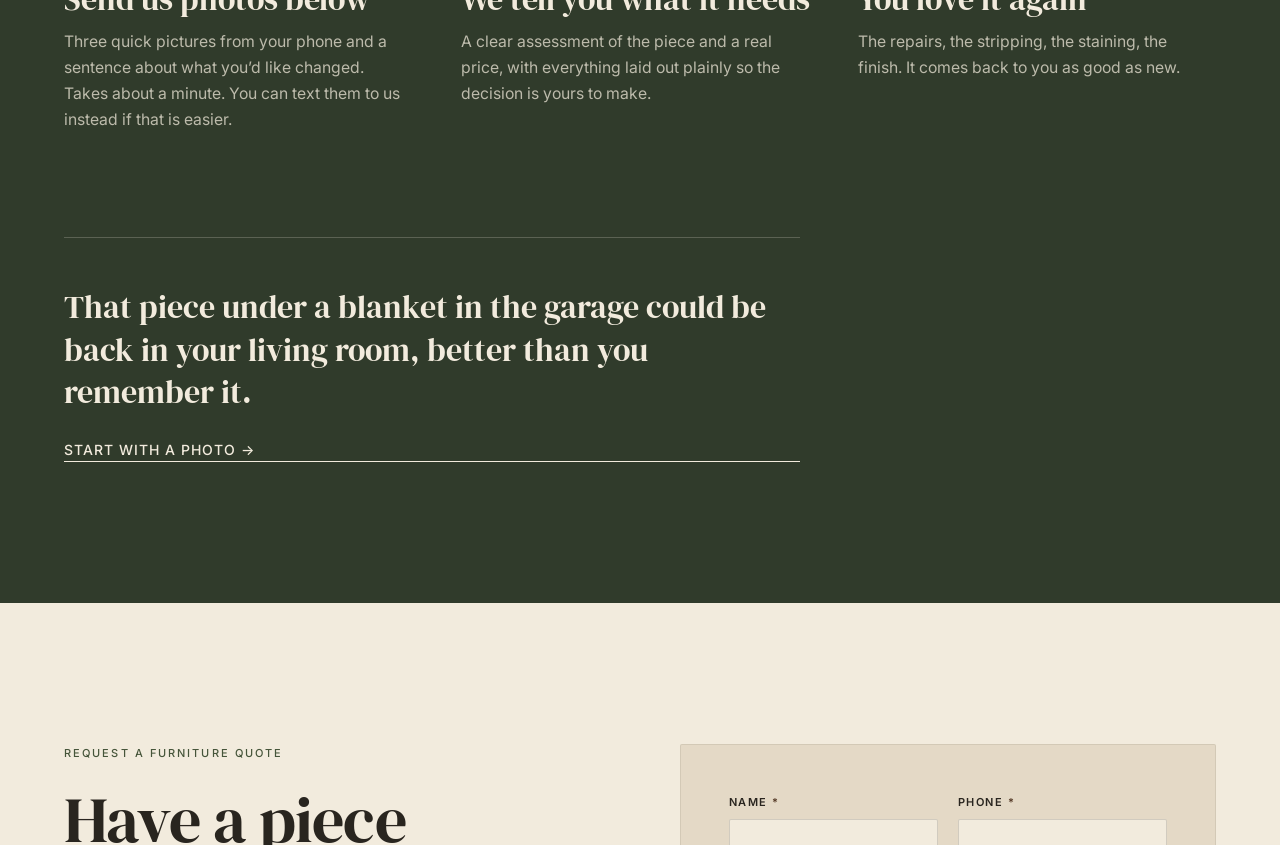
==== commit cbb821e1: "Fix spacing and mobile treatment in the before/after section Two real faults, plus a mistake of my o" ====
--- a/index.html
+++ b/index.html
@@ -227,7 +227,7 @@
            ratio that suits its two photos, and the rows keep everything aligned
            to the same edges. -->
       <div class="tx">
-      <figure class="tx__row tx__row--wide reveal">
+      <figure class="tx__plate tx__plate--wide reveal">
         <div class="tx__imgs">
           <div class="fig fig--3x2">
             <img src="assets/images/transformations/pine-dresser-before.webp"
@@ -248,7 +248,7 @@
         </figcaption>
       </figure>
 
-      <figure class="tx__row reveal">
+      <figure class="tx__plate reveal">
         <div class="tx__imgs">
           <div class="fig fig--1x1">
             <img src="assets/images/transformations/100-year-old-desk-before.webp"
@@ -269,7 +269,7 @@
         </figcaption>
       </figure>
 
-      <figure class="tx__row reveal">
+      <figure class="tx__plate reveal">
         <div class="tx__imgs">
           <div class="fig fig--2x3">
             <img src="assets/images/transformations/EA-nightstand-before.webp"
@@ -290,7 +290,7 @@
         </figcaption>
       </figure>
 
-      <figure class="tx__row reveal">
+      <figure class="tx__plate reveal">
         <div class="tx__imgs">
           <div class="fig fig--1x1">
             <img src="assets/images/transformations/combo-before.webp"
--- a/assets/css/styles.css
+++ b/assets/css/styles.css
@@ -505,28 +505,29 @@
 }
 
 /* --- Transformation rows -------------------------------------------------
-   Each pair is a full-width band: before and after side by side at a shared
-   ratio, caption offset to the right. Rows differ in height because the
-   photographs do, but every row starts and ends on the same edges, so the
-   section reads as a sequence rather than a scatter.
+   Each pair is a plate: before and after side by side, caption underneath.
+
+   The caption sits below rather than beside deliberately. The source photos
+   run from 1.78 to 0.56, so a side caption ends up in a column as tall as the
+   images with only ~115px of text in it, stranding up to 429px of empty space
+   next to the tall pairs. Underneath, the plate is self-contained and the
+   differing heights stop mattering.
+
+   Every plate shares one width, so the left and right edges line up all the
+   way down even though the photographs are different shapes.
    -------------------------------------------------------------------------- */
-.tx { margin-bottom: clamp(3.5rem, 8vw, 6rem); }
-
-.tx__row {
-  display: grid;
-  gap: 1.5rem;
-  padding-block: clamp(1.75rem, 3.5vw, 2.75rem);
-  border-top: 1px solid var(--rule);
-}
-.tx__row:last-child { border-bottom: 1px solid var(--rule); }
+.tx { margin-bottom: clamp(4rem, 9vw, 7rem); }
+
+.tx__plate { max-width: min(100%, 56rem); }
+.tx__plate + .tx__plate { margin-top: clamp(4.5rem, 8vw, 7rem); }
 
 .tx__imgs {
   display: grid;
   grid-template-columns: 1fr 1fr;
-  gap: 8px;
+  gap: clamp(0.75rem, 1.4vw, 1.25rem);
 }
 .tx__imgs .fig { position: relative; }
-.tx__row:hover .fig img { transform: scale(1.03); }
+.tx__plate:hover .fig img { transform: scale(1.03); }
 
 .tx__tag {
   position: absolute;
@@ -541,31 +542,35 @@
 }
 .tx__tag--after { background: var(--deep-olive); color: var(--ivory); }
 
+/* Hairline ties the words to the pictures above them */
+.tx__cap {
+  margin-top: clamp(1.375rem, 2.2vw, 1.625rem);
+  padding-top: clamp(1.25rem, 2.2vw, 1.625rem);
+  border-top: 1px solid var(--rule-soft);
+}
 .tx__cap h3 {
   font-family: var(--serif);
   font-size: clamp(1.1875rem, 1.1rem + 0.5vw, 1.4375rem);
-  margin-bottom: 0.625rem;
+  margin-bottom: 0.5rem;
 }
 .tx__cap p {
   font-size: 0.9375rem;
   line-height: 1.65;
   color: var(--ink-soft);
-  max-width: 40ch;
-}
-
-/* Side by side, the landscape pair drops to about 109px tall on a phone, which
-   is too small to read wear on a finish. Give that row full width instead. */
-@media (max-width: 47.99em) {
-  .tx__row--wide .tx__imgs { grid-template-columns: 1fr; }
-}
-
-@media (min-width: 62em) {
-  .tx__row {
-    grid-template-columns: minmax(0, 1fr) minmax(0, 0.55fr);
-    gap: clamp(2rem, 4vw, 3.5rem);
-    align-items: start;
-  }
-  .tx__cap { padding-top: 0.375rem; }
+  max-width: 62ch;
+}
+
+/* On a phone, two photos side by side come out about 170px wide, too small to
+   read a finish on. Below 576px each pair stacks so both photos get the full
+   column; the Before and After tags carry the comparison instead of adjacency. */
+@media (max-width: 35.99em) {
+  .tx__imgs { grid-template-columns: 1fr; gap: 0.75rem; }
+}
+
+/* The landscape pair stays stacked further up the range, since a 3:2 frame
+   loses height fastest as the column narrows. */
+@media (min-width: 36em) and (max-width: 47.99em) {
+  .tx__plate--wide .tx__imgs { grid-template-columns: 1fr; }
 }
 
 /* ==========================================================================
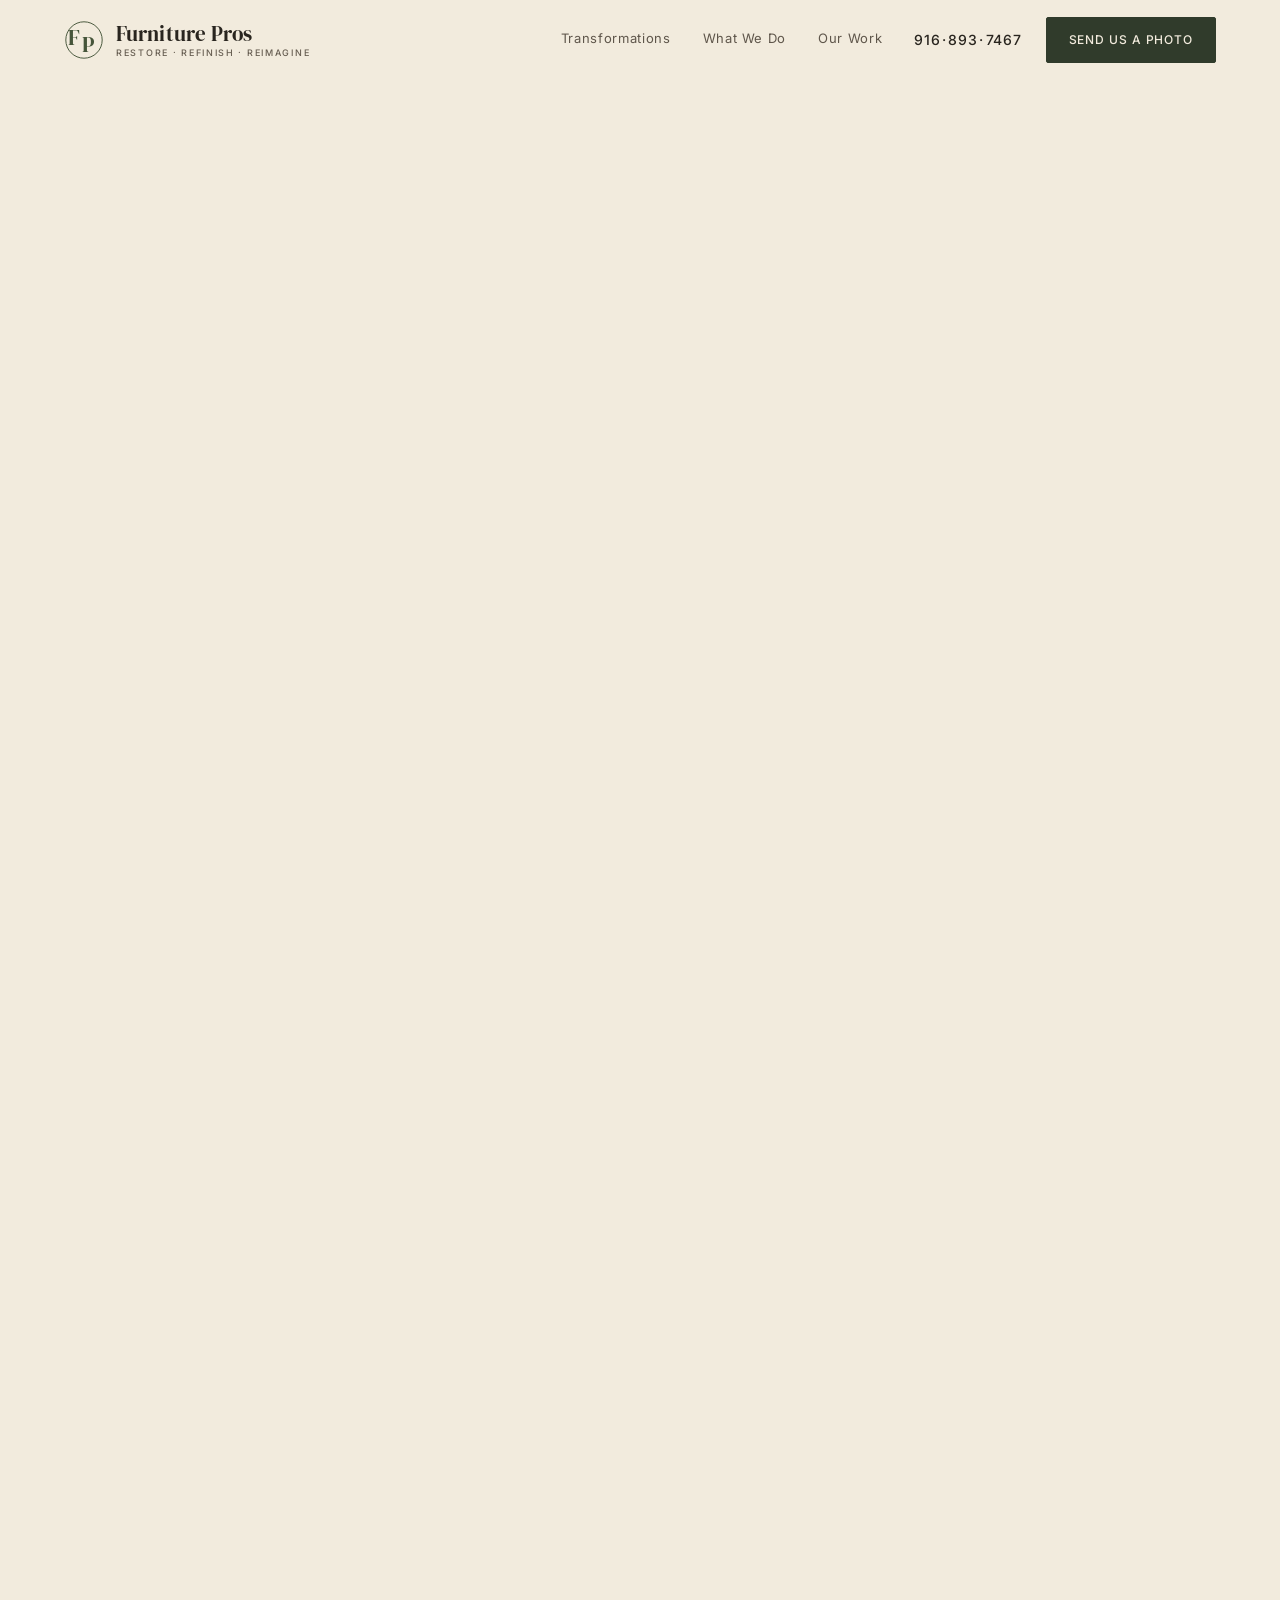
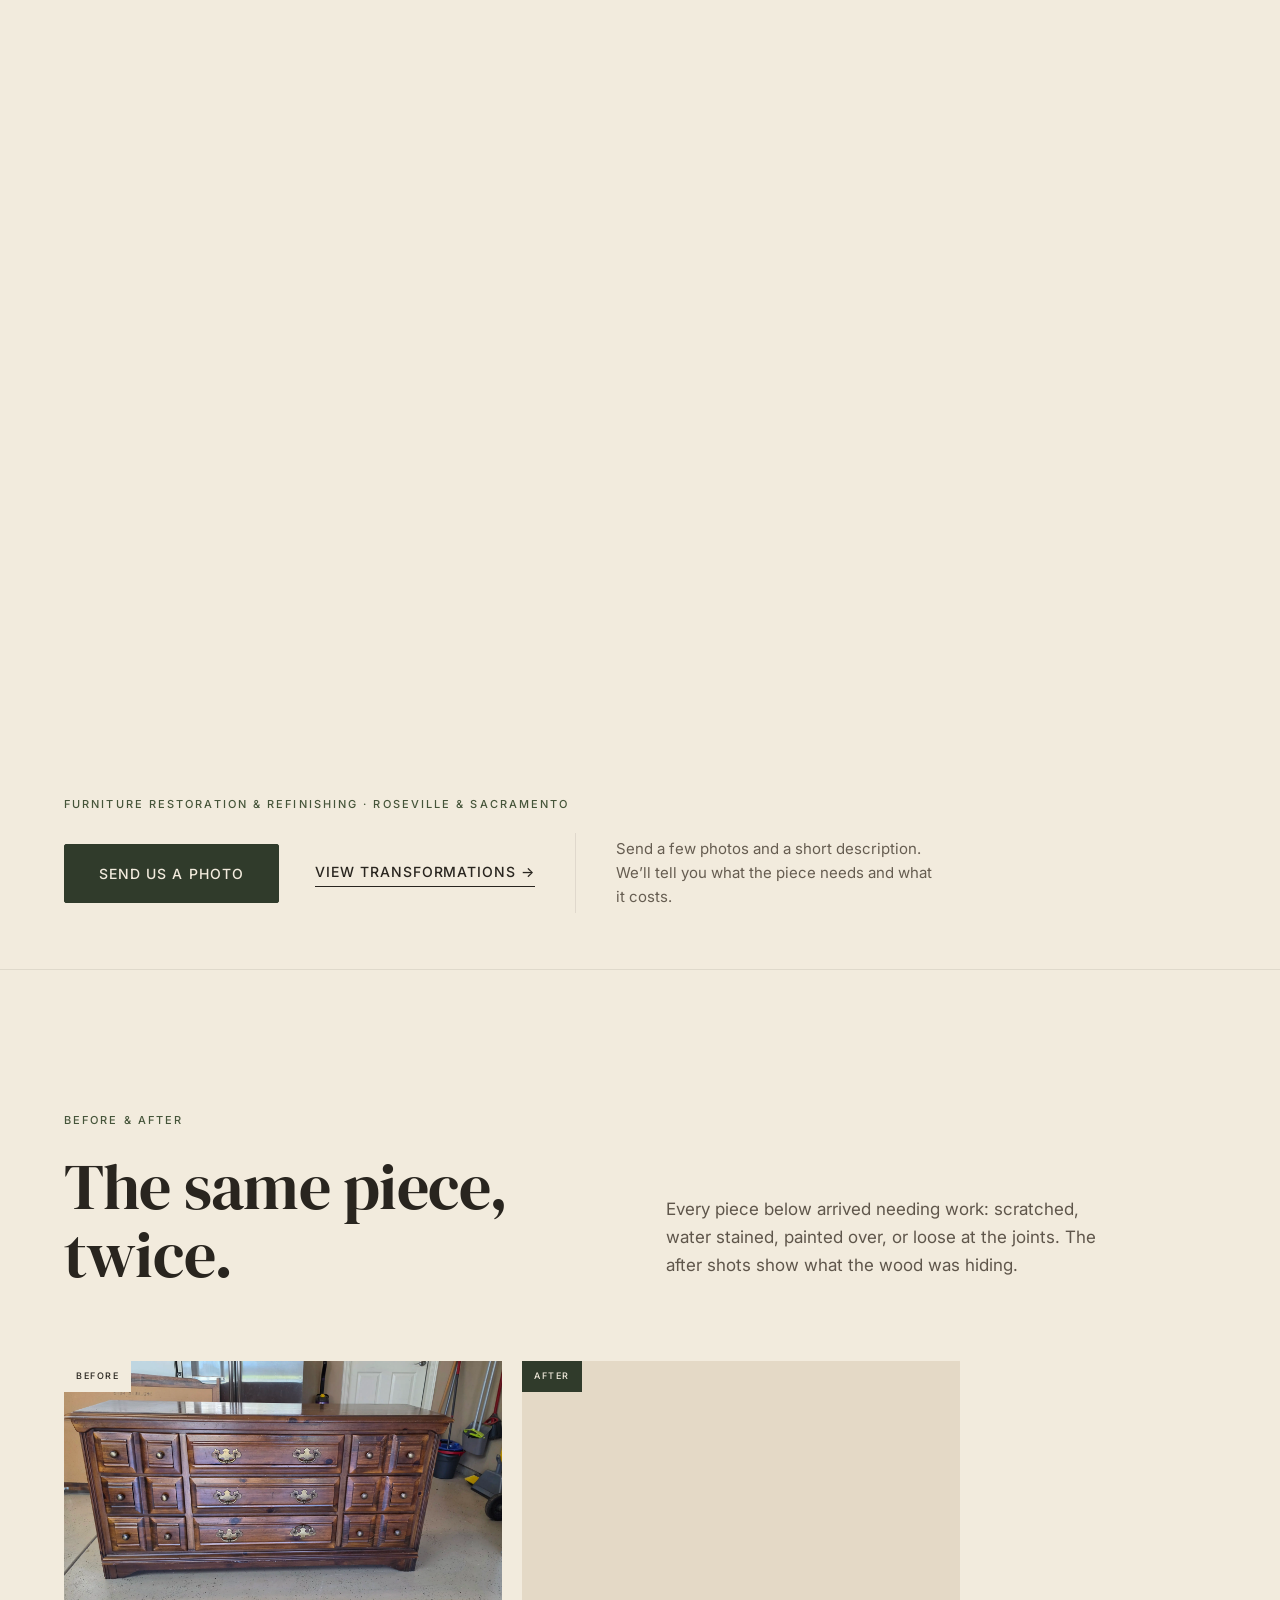
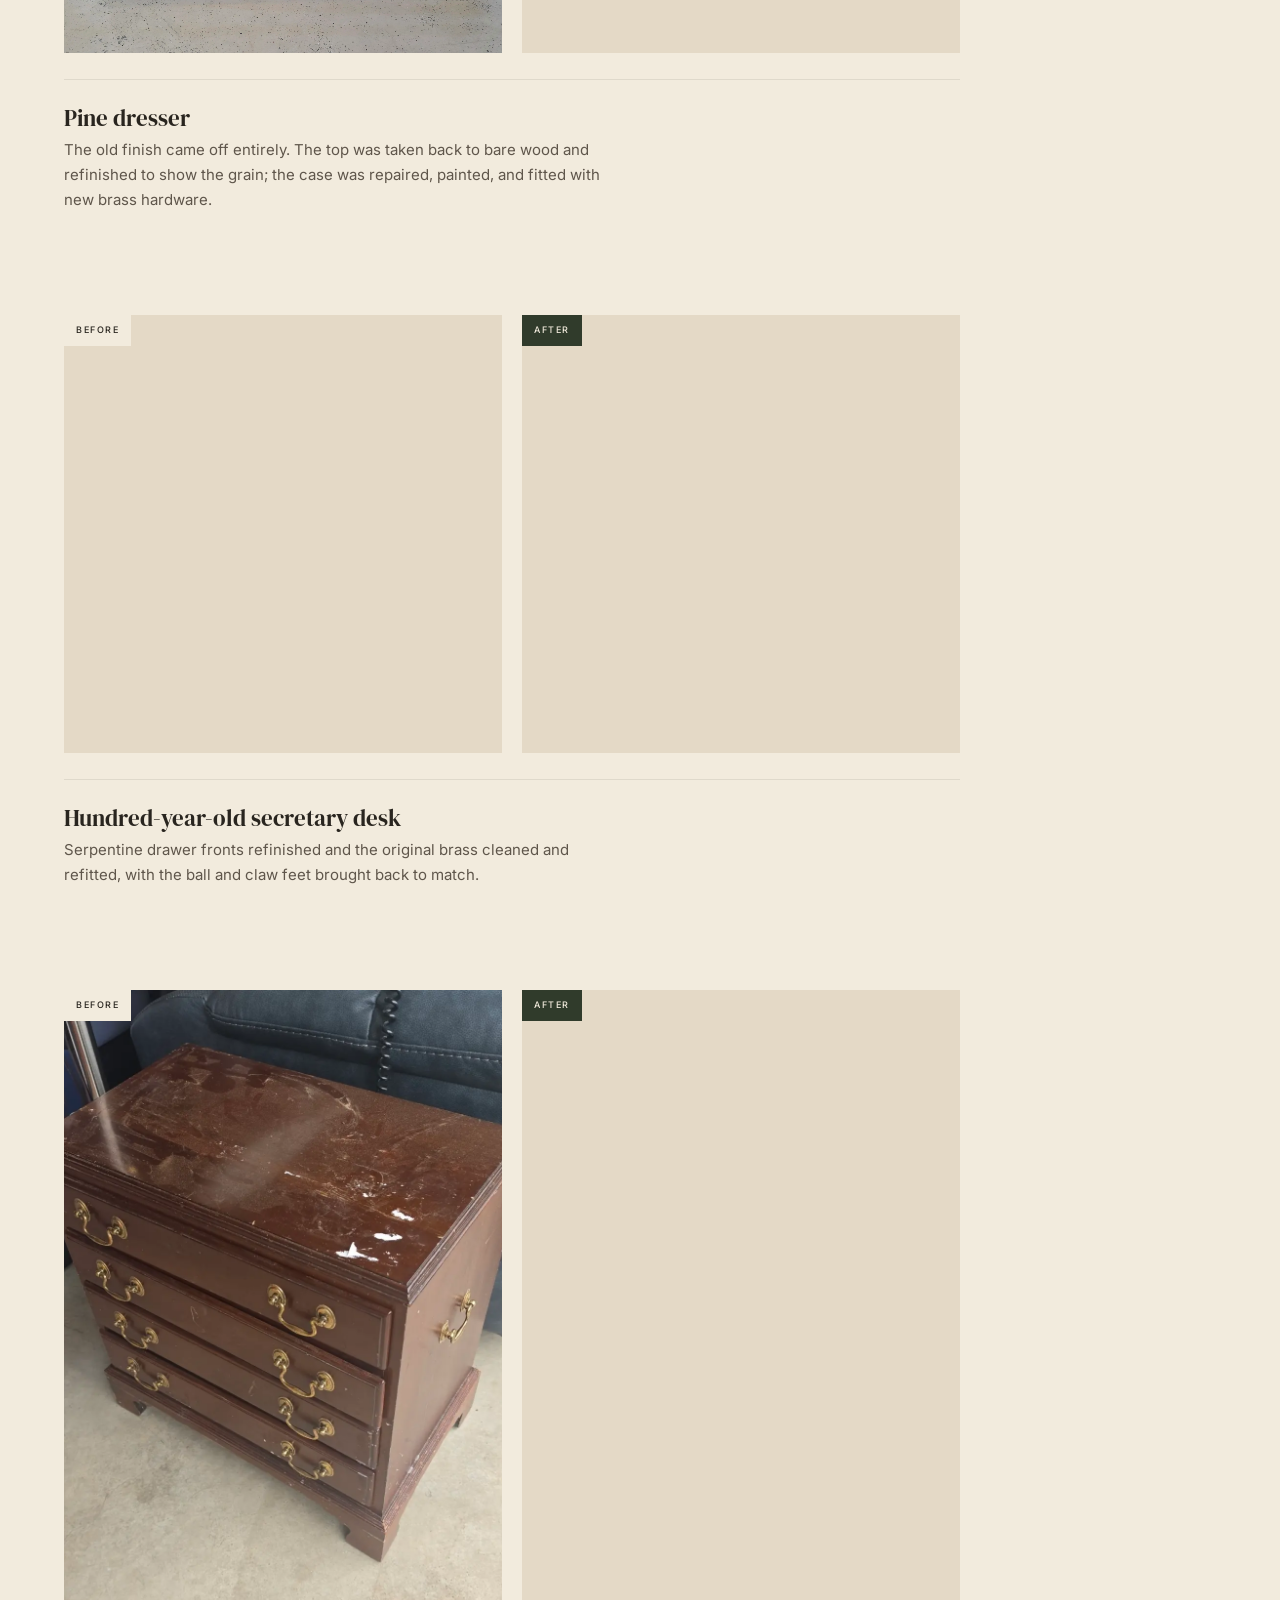
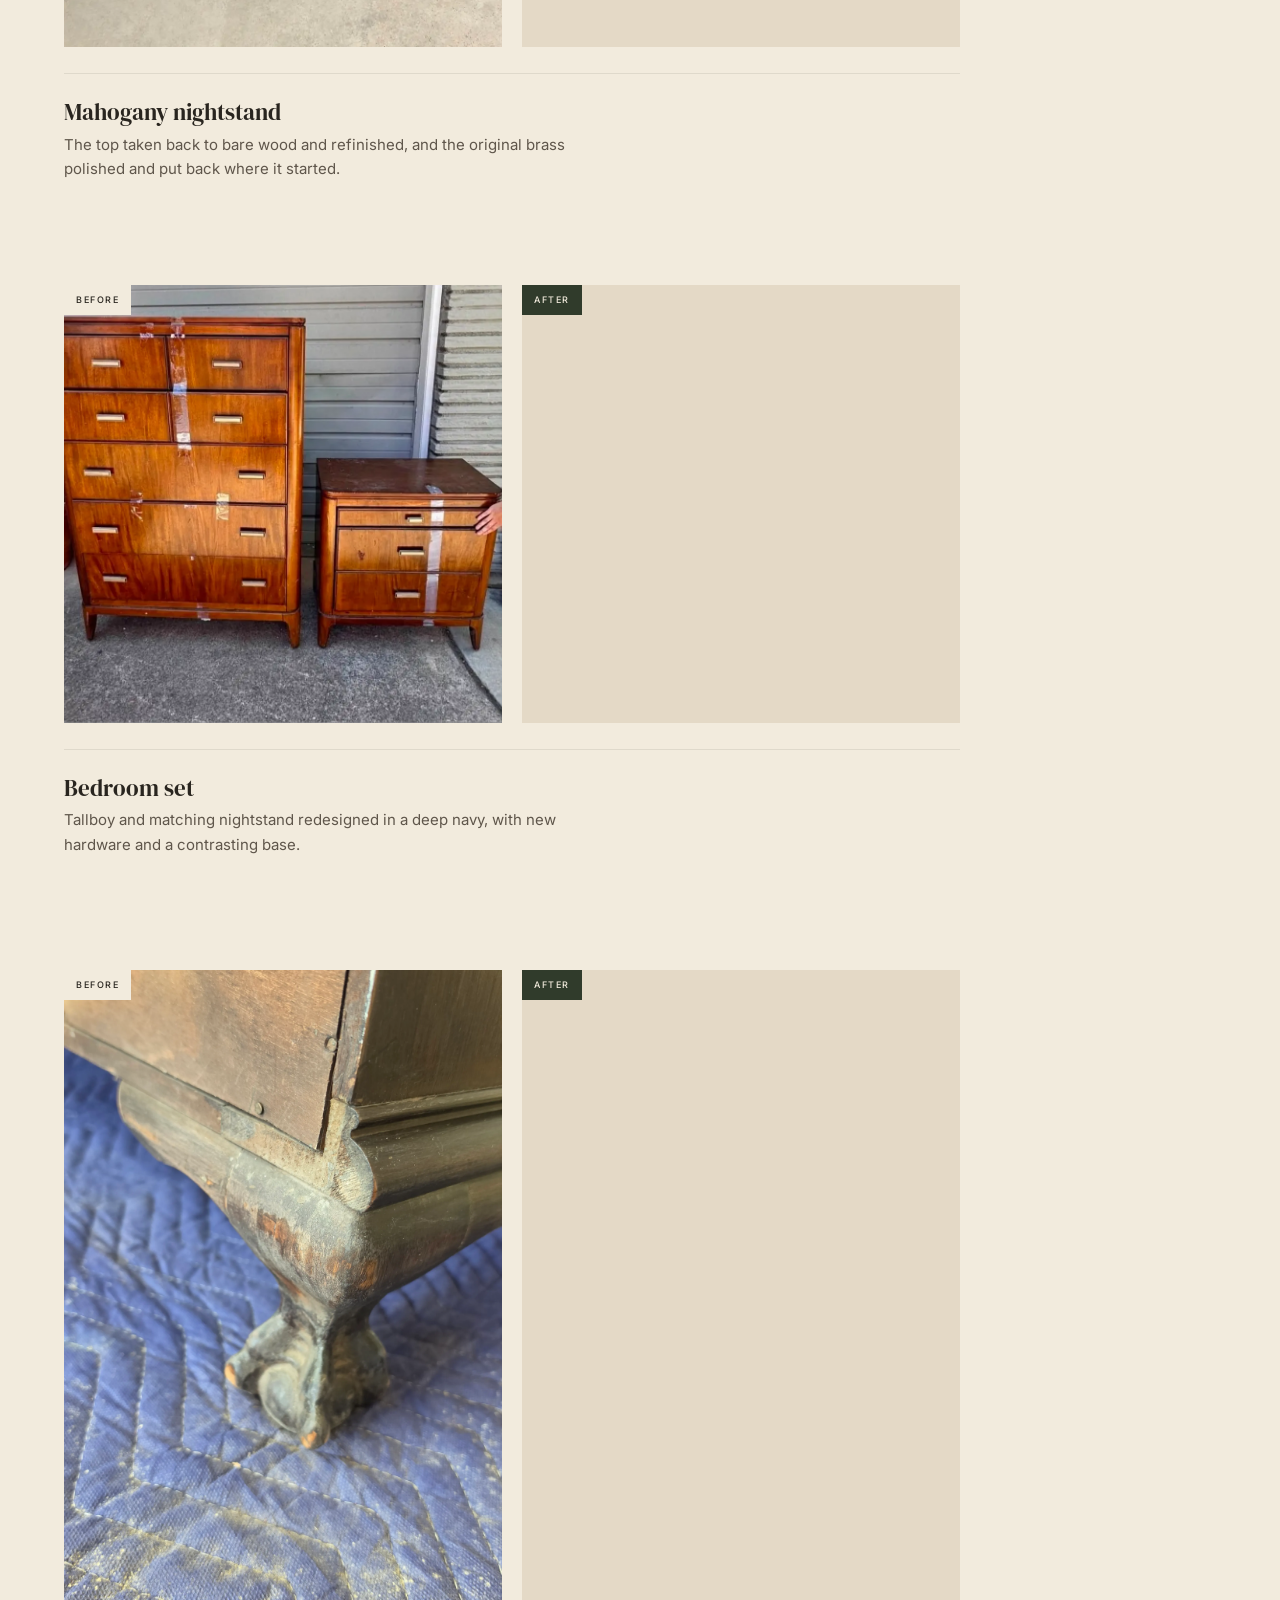
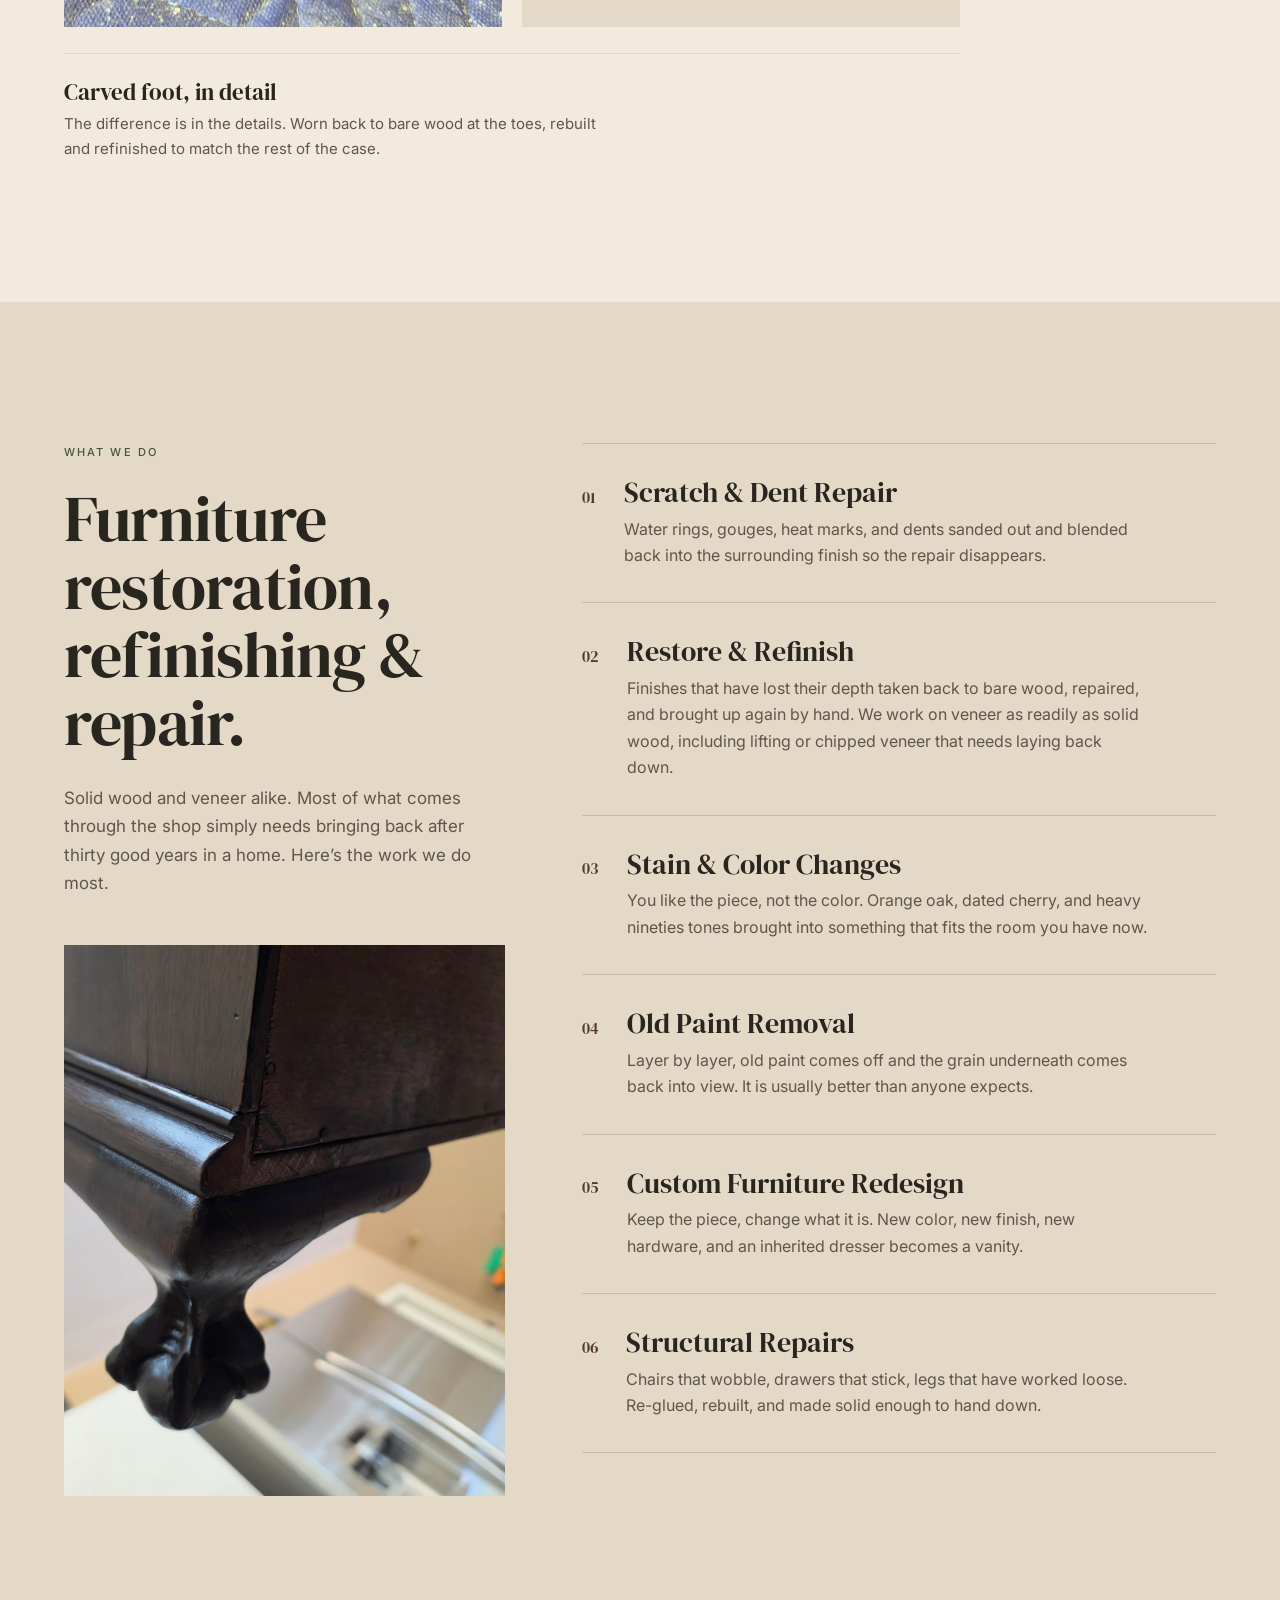
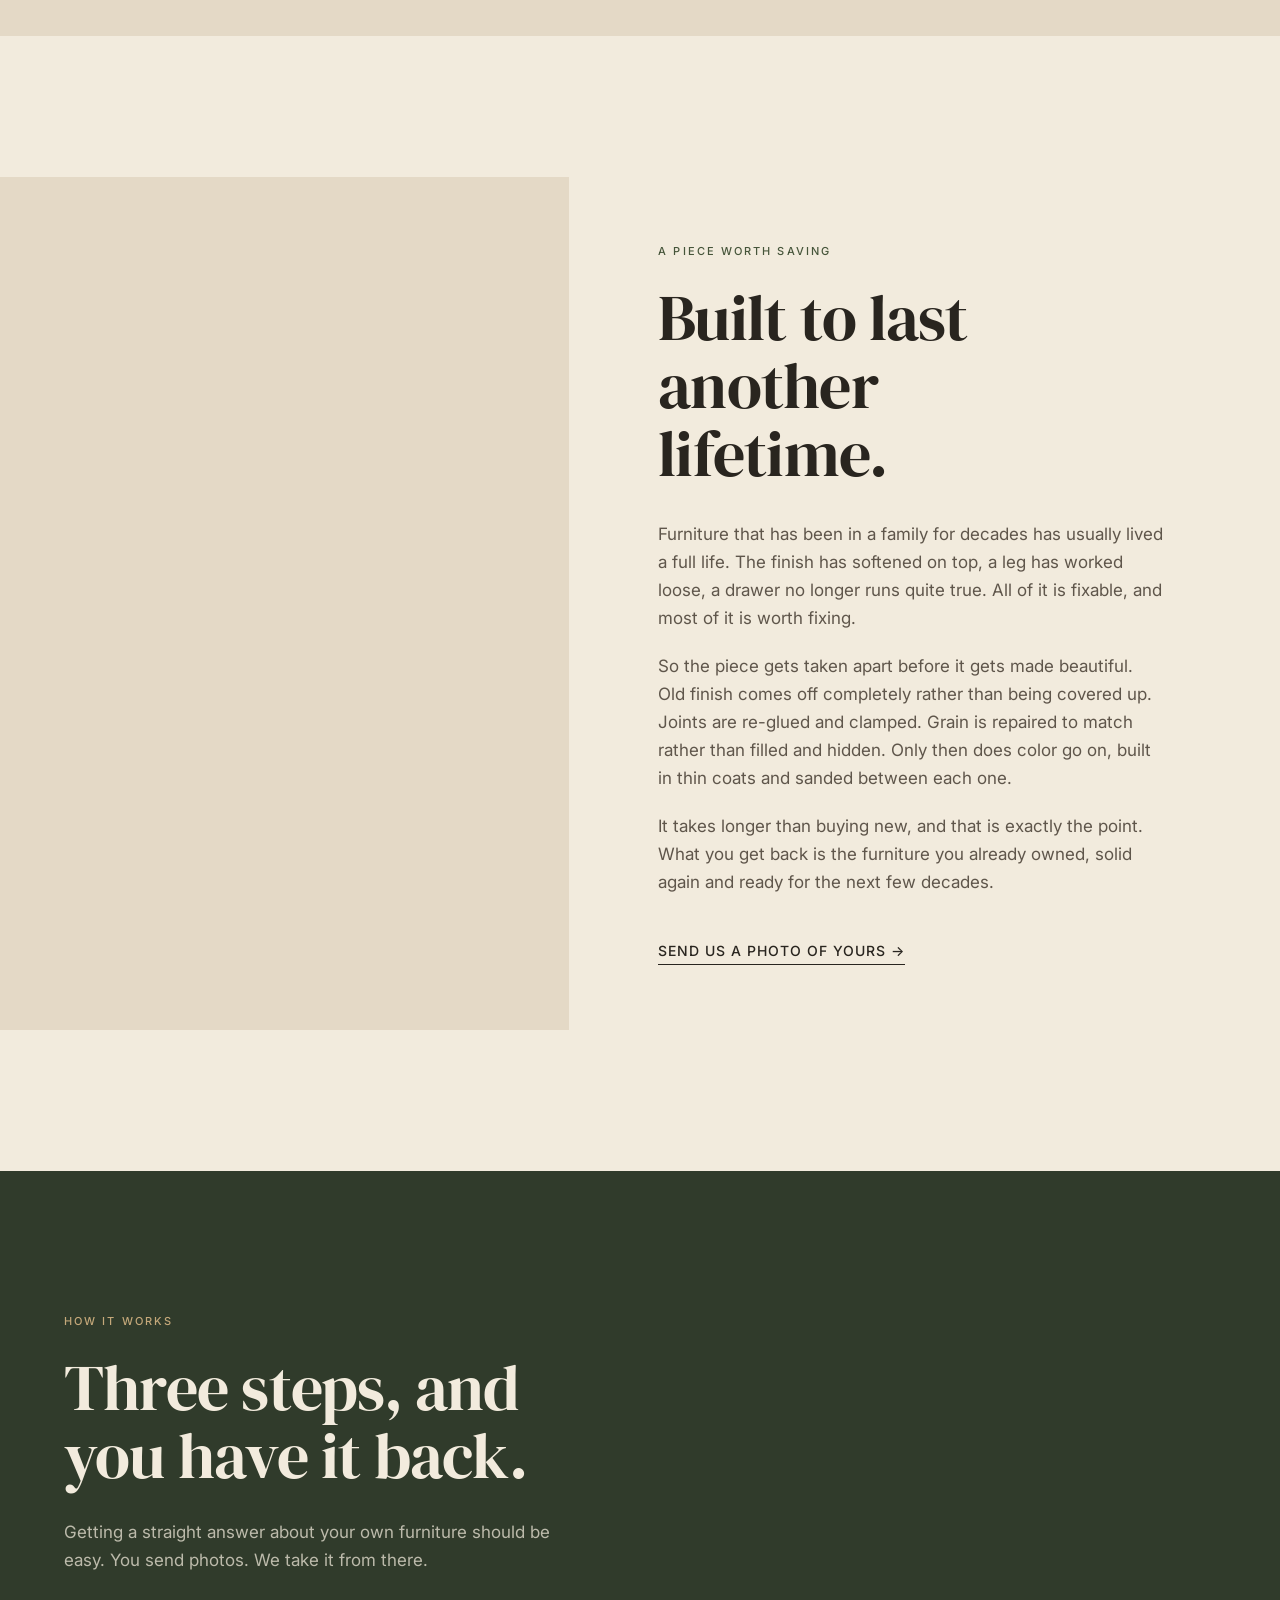
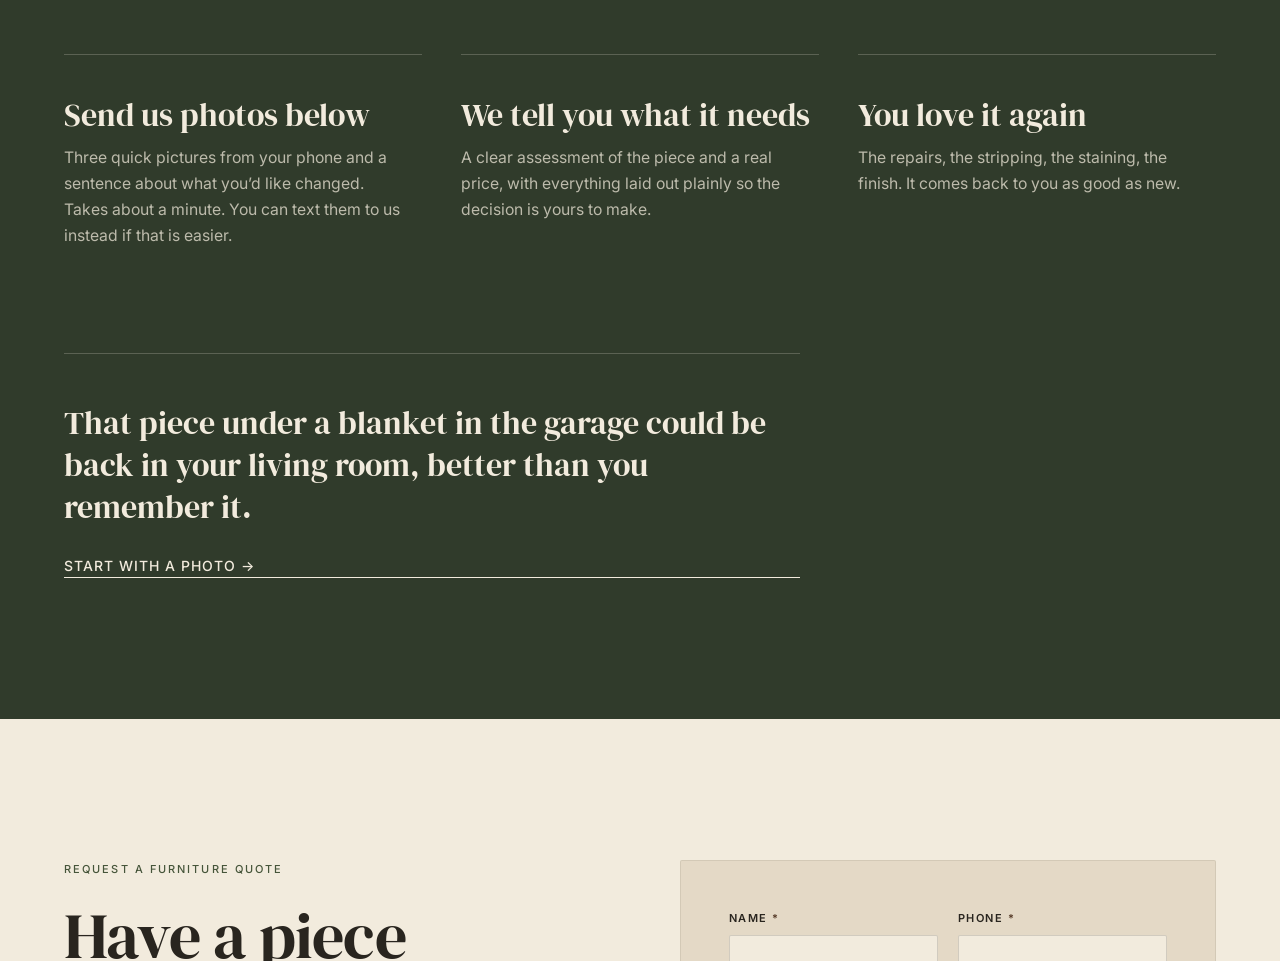
==== commit d42ba256: "Retire the drag slider so every pair is treated the same The section intro told visitors to drag a h" ====
--- a/index.html
+++ b/index.html
@@ -218,7 +218,7 @@
         </div>
         <p class="section-head__aside">
           Every piece below arrived needing work: scratched, water stained, painted over,
-          or loose at the joints. Drag the handle and see what the wood was hiding.
+          or loose at the joints. The after shots show what the wood was hiding.
         </p>
       </div>
 
@@ -313,39 +313,30 @@
 
       </div>
 
-      <!-- Detail comparison. Both frames were shot from the same spot, which is what makes
-           the drag work: the foot transforms in place rather than jumping. -->
-      <div class="ba reveal" data-ba>
-        <div class="ba__frame">
-          <div class="ba__layer ba__layer--after fig">
+      <figure class="tx__plate reveal">
+        <div class="tx__imgs">
+          <div class="fig fig--2x3">
+            <img src="assets/images/transformations/desk-leg-before.webp"
+                 alt="Carved ball and claw foot before restoration, worn through to bare wood"
+                 width="2252" height="4000" loading="lazy" decoding="async">
+            <span class="tx__tag">Before</span>
+          </div>
+          <div class="fig fig--2x3">
             <img src="assets/images/transformations/desk-leg-after.webp"
-                 alt="Ball and claw foot after refinishing, carving sharp and finish restored"
+                 alt="The same carved foot after refinishing, carving sharp and finish restored"
                  width="2252" height="4000" loading="lazy" decoding="async">
-          </div>
-          <div class="ba__layer ba__layer--before fig" data-ba-before>
-            <img src="assets/images/transformations/desk-leg-before.webp"
-                 alt="The same ball and claw foot before restoration, worn through to bare wood"
-                 width="2252" height="4000" loading="lazy" decoding="async">
-          </div>
-
-          <span class="ba__tag ba__tag--before">Before</span>
-          <span class="ba__tag ba__tag--after">After</span>
-
-          <div class="ba__handle" data-ba-handle aria-hidden="true">
-            <span class="ba__grip"></span>
-          </div>
-
-          <input class="ba__range" id="ba-range" type="range" min="0" max="100" value="50"
-                 step="0.1" data-ba-input
-                 aria-label="Drag to compare the carved foot before and after restoration">
-        </div>
-
-        <p class="ba__caption">
-          <strong>The difference is in the details.</strong> A carved foot worn back to bare
-          wood, rebuilt and refinished to match the rest of the case.
-          <span class="ba__hint">Drag to compare</span>
-        </p>
-      </div>
+            <span class="tx__tag tx__tag--after">After</span>
+          </div>
+        </div>
+        <!-- This looks like a foot from the secretary desk above: same ball and claw,
+             same blue moving blanket. If it is, say so in the caption, it is a
+             stronger story told as a detail of a piece the visitor just saw. -->
+        <figcaption class="tx__cap">
+          <h3>Carved foot, in detail</h3>
+          <p>The difference is in the details. Worn back to bare wood at the toes,
+          rebuilt and refinished to match the rest of the case.</p>
+        </figcaption>
+      </figure>
 
     </div>
   </section>
--- a/assets/css/styles.css
+++ b/assets/css/styles.css
@@ -380,130 +380,6 @@
   .section-head__aside { padding-bottom: 0.6rem; }
 }
 
-/* --- Before/after drag slider --- */
-.ba { --ba-pos: 50%; margin-bottom: clamp(3.5rem, 8vw, 6rem); }
-
-.ba__frame {
-  position: relative;
-  aspect-ratio: 3 / 4;
-  overflow: hidden;
-  background: var(--parchment);
-  cursor: ew-resize;
-  user-select: none;
-}
-
-.ba__layer { position: absolute; inset: 0; }
-.ba__layer img { width: 100%; height: 100%; object-fit: cover; }
-.ba__layer--before { clip-path: inset(0 calc(100% - var(--ba-pos)) 0 0); }
-
-.ba__tag {
-  position: absolute;
-  top: 1.25rem;
-  z-index: 3;
-  padding: 0.55rem 1rem;
-  font-size: 0.625rem;
-  font-weight: 500;
-  letter-spacing: 0.19em;
-  text-transform: uppercase;
-  background: var(--ivory);
-  color: var(--ink);
-  pointer-events: none;
-}
-.ba__tag--before { left: 1.25rem; }
-.ba__tag--after  { right: 1.25rem; background: var(--deep-olive); color: var(--ivory); }
-
-.ba__handle {
-  position: absolute;
-  top: 0; bottom: 0;
-  left: var(--ba-pos);
-  width: 1px;
-  background: var(--ivory);
-  z-index: 4;
-  pointer-events: none;
-}
-.ba__grip {
-  position: absolute;
-  top: 50%; left: 50%;
-  translate: -50% -50%;
-  width: 54px; height: 54px;
-  border-radius: 50%;
-  background: var(--ivory);
-  display: grid;
-  place-items: center;
-}
-.ba__grip::before {
-  content: "\2039\00a0\203a";
-  font-family: var(--sans);
-  font-size: 1.125rem;
-  letter-spacing: 0.1em;
-  color: var(--deep-olive);
-}
-
-.ba__range {
-  position: absolute;
-  inset: 0;
-  z-index: 5;
-  width: 100%;
-  height: 100%;
-  margin: 0;
-  opacity: 0;
-  cursor: ew-resize;
-  -webkit-appearance: none;
-  appearance: none;
-  background: transparent;
-}
-.ba__range::-webkit-slider-thumb {
-  -webkit-appearance: none;
-  width: 54px; height: 100vh;
-  cursor: ew-resize;
-}
-.ba__range::-moz-range-thumb {
-  width: 54px; height: 100vh;
-  border: 0; cursor: ew-resize;
-}
-.ba__frame:has(.ba__range:focus-visible) .ba__grip {
-  outline: 2px solid var(--olive);
-  outline-offset: 3px;
-}
-
-.ba__caption {
-  display: flex;
-  flex-wrap: wrap;
-  gap: 0.5rem 1.5rem;
-  align-items: baseline;
-  margin-top: 1.5rem;
-  font-size: 0.9375rem;
-  color: var(--ink-soft);
-}
-.ba__caption strong { font-weight: 500; color: var(--ink); }
-.ba__hint {
-  font-size: 0.625rem;
-  font-weight: 500;
-  letter-spacing: 0.19em;
-  text-transform: uppercase;
-  color: var(--ink-faint);
-  margin-left: auto;
-}
-
-/* The detail pair is a tall 3:4 frame. Full width it would swamp the section, so
-   on desktop it sits left with the caption offset beside it. */
-@media (min-width: 62em) {
-  .ba {
-    display: grid;
-    grid-template-columns: minmax(0, 27rem) 1fr;
-    gap: clamp(2.5rem, 5vw, 5rem);
-    align-items: end;
-  }
-  .ba__caption {
-    display: block;
-    margin-top: 0;
-    max-width: 32ch;
-    padding-bottom: 0.5rem;
-    font-size: 1.0625rem;
-  }
-  .ba__hint { display: block; margin: 1.5rem 0 0; }
-}
-
 /* --- Transformation rows -------------------------------------------------
    Each pair is a plate: before and after side by side, caption underneath.
 
@@ -519,12 +395,12 @@
 .tx { margin-bottom: clamp(4rem, 9vw, 7rem); }
 
 .tx__plate { max-width: min(100%, 56rem); }
-.tx__plate + .tx__plate { margin-top: clamp(4.5rem, 8vw, 7rem); }
+.tx__plate + .tx__plate { margin-top: clamp(5.5rem, 8vw, 7rem); }
 
 .tx__imgs {
   display: grid;
   grid-template-columns: 1fr 1fr;
-  gap: clamp(0.75rem, 1.4vw, 1.25rem);
+  gap: 1.25rem;
 }
 .tx__imgs .fig { position: relative; }
 .tx__plate:hover .fig img { transform: scale(1.03); }
@@ -544,8 +420,8 @@
 
 /* Hairline ties the words to the pictures above them */
 .tx__cap {
-  margin-top: clamp(1.375rem, 2.2vw, 1.625rem);
-  padding-top: clamp(1.25rem, 2.2vw, 1.625rem);
+  margin-top: 1.625rem;
+  padding-top: 1.625rem;
   border-top: 1px solid var(--rule-soft);
 }
 .tx__cap h3 {
@@ -563,8 +439,17 @@
 /* On a phone, two photos side by side come out about 170px wide, too small to
    read a finish on. Below 576px each pair stacks so both photos get the full
    column; the Before and After tags carry the comparison instead of adjacency. */
+/* Phones. Full-width photographs carry more visual weight than the same
+   pictures do on a desktop grid, so they need more room around them, not less.
+   Desktop values are deliberately untouched. */
+@media (max-width: 47.99em) {
+  .tx__plate + .tx__plate { margin-top: 6rem; }
+  .tx__cap { margin-top: 2rem; padding-top: 1.75rem; }
+  .tx__cap h3 { margin-bottom: 0.75rem; }
+}
+
 @media (max-width: 35.99em) {
-  .tx__imgs { grid-template-columns: 1fr; gap: 0.75rem; }
+  .tx__imgs { grid-template-columns: 1fr; gap: 1.5rem; }
 }
 
 /* The landscape pair stays stacked further up the range, since a 3:2 frame
@@ -1012,6 +897,6 @@
    Print
    ========================================================================== */
 @media print {
-  .site-header, .mobile-bar, .ba__range, .ba__handle { display: none; }
+  .site-header, .mobile-bar { display: none; }
   body { background: #fff; color: #000; }
 }
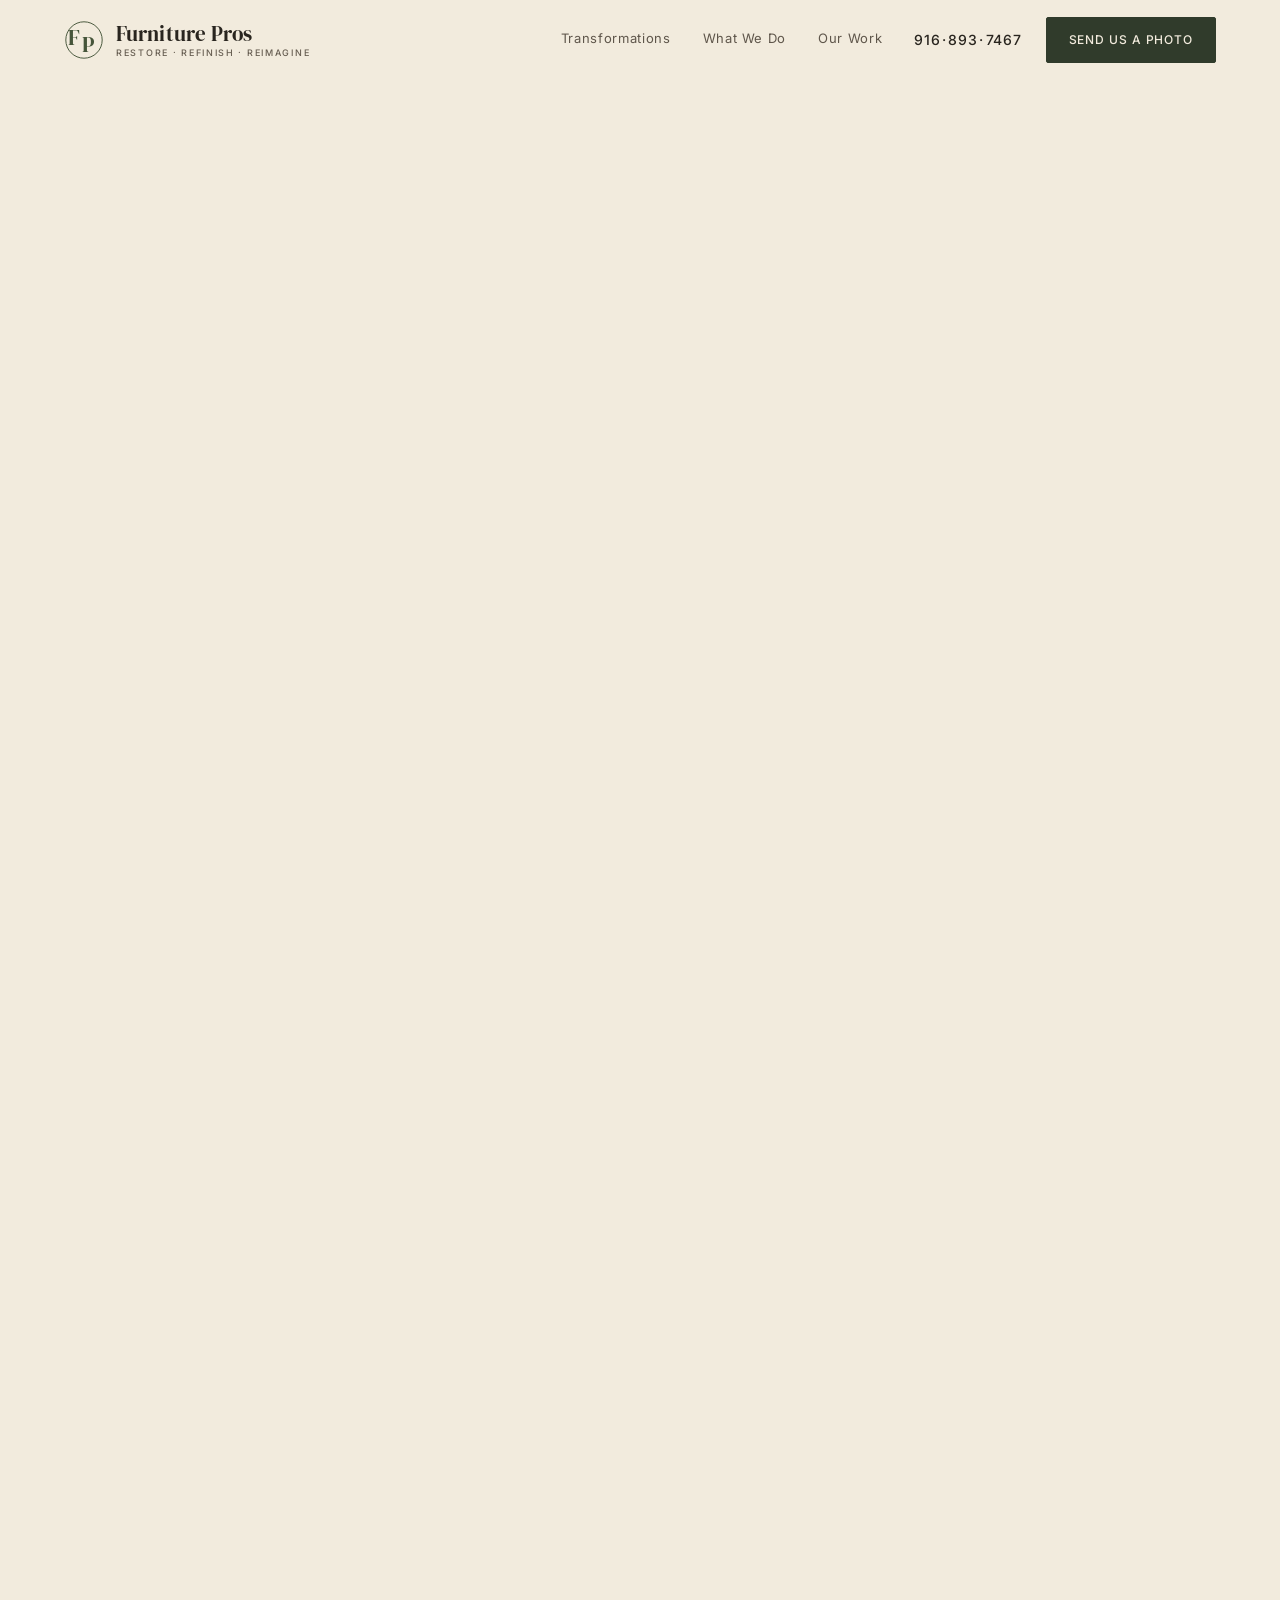
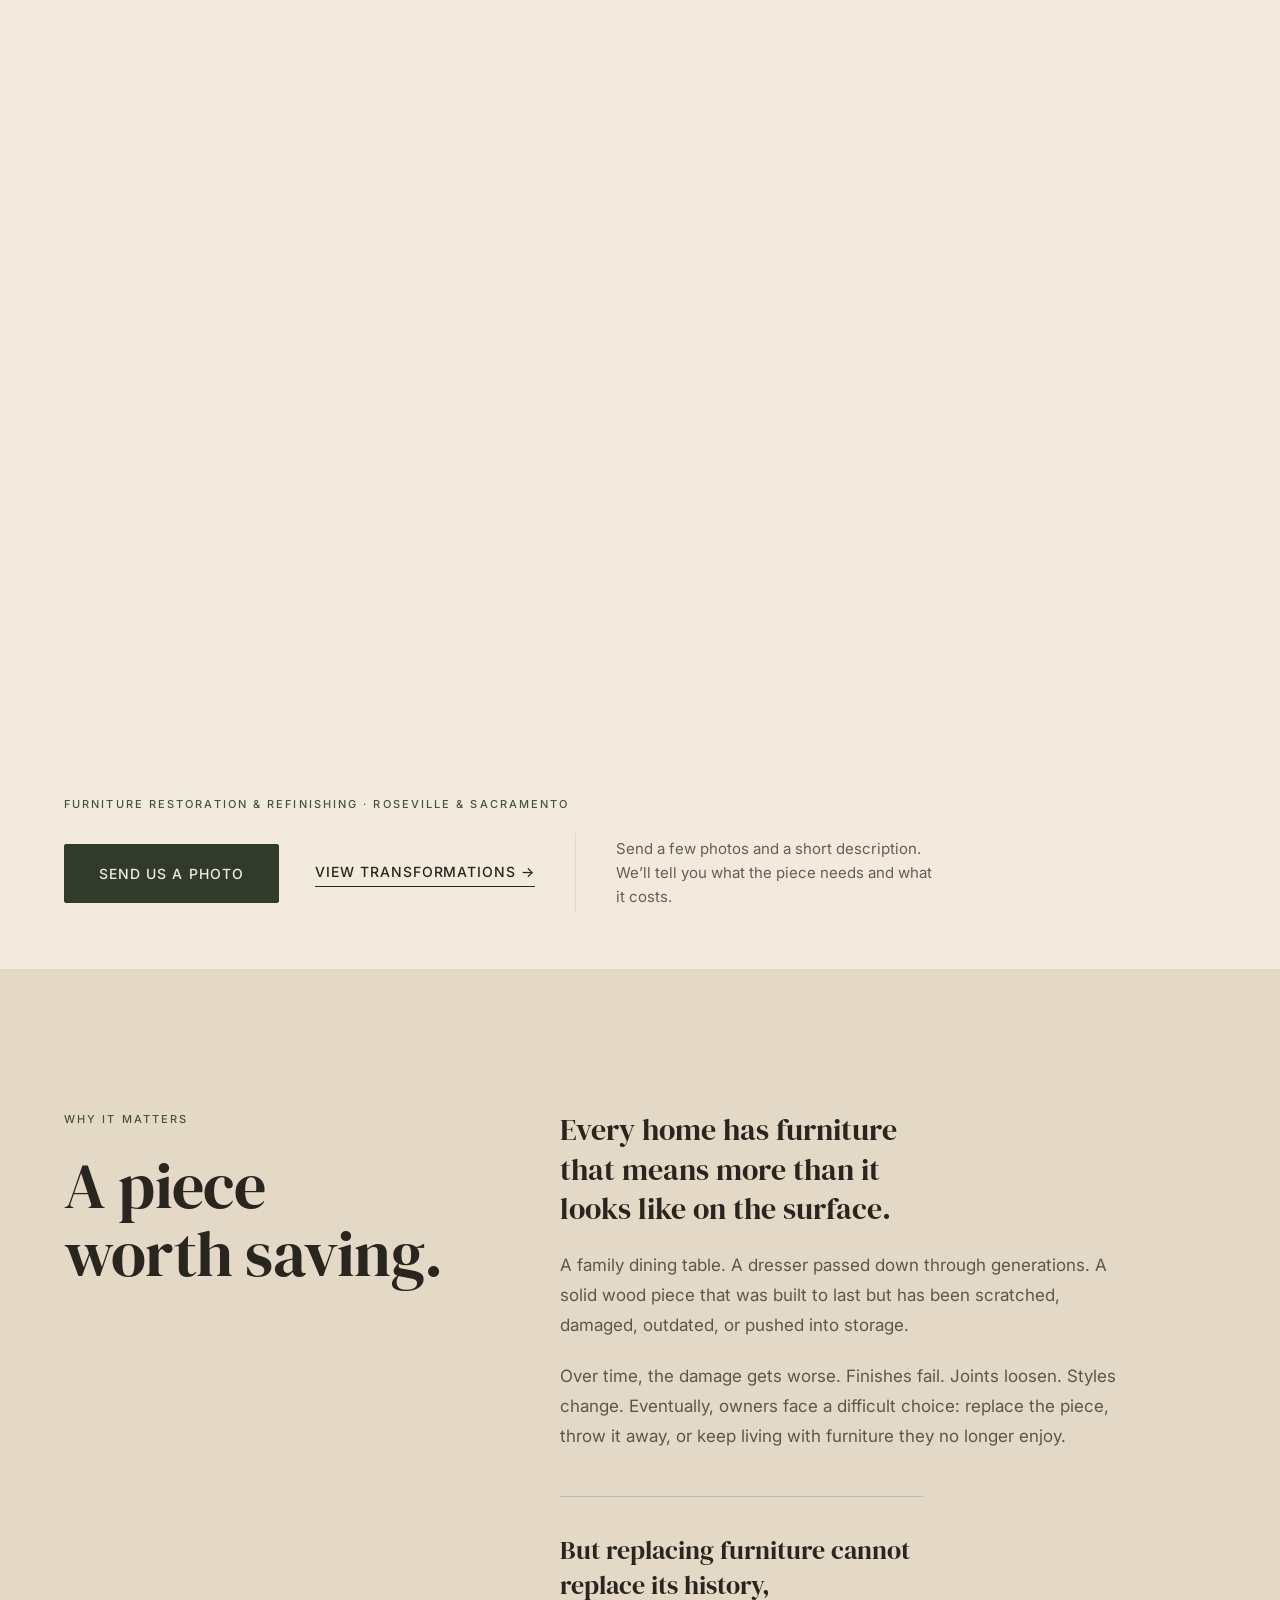
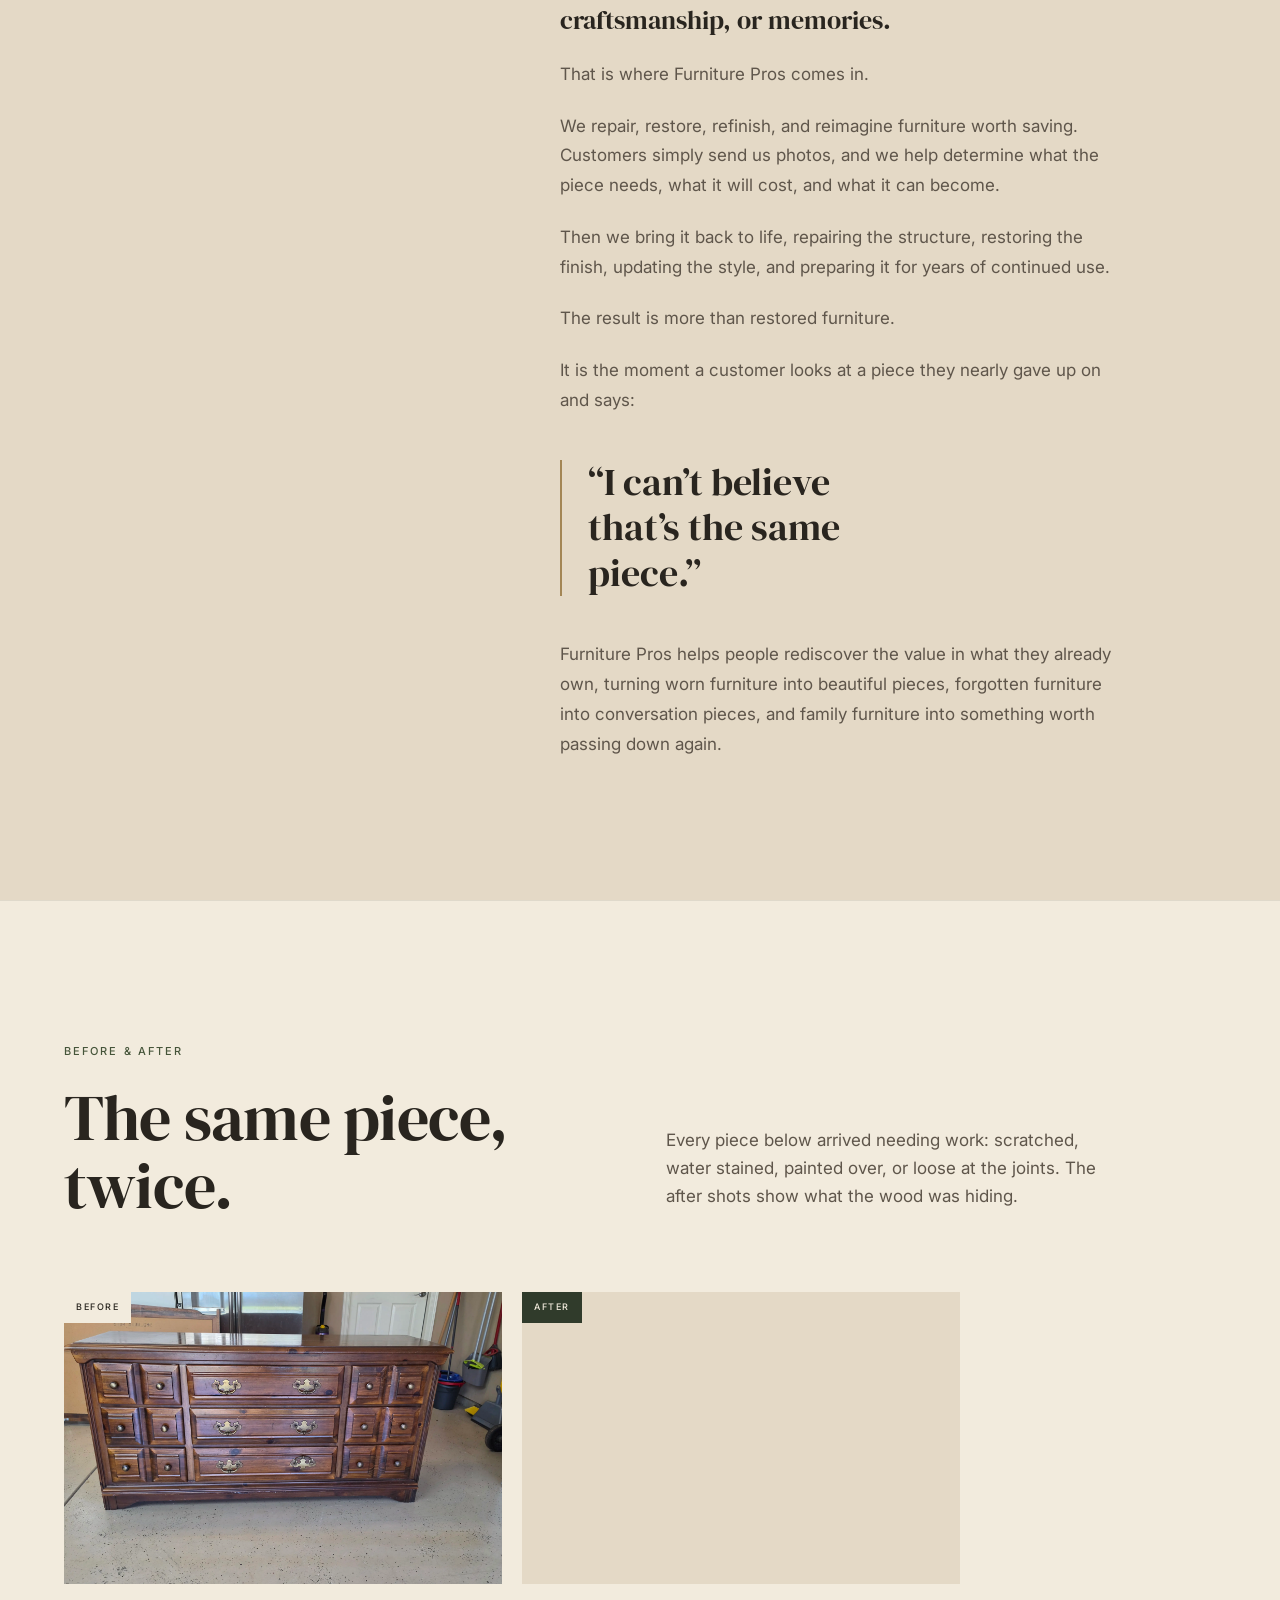
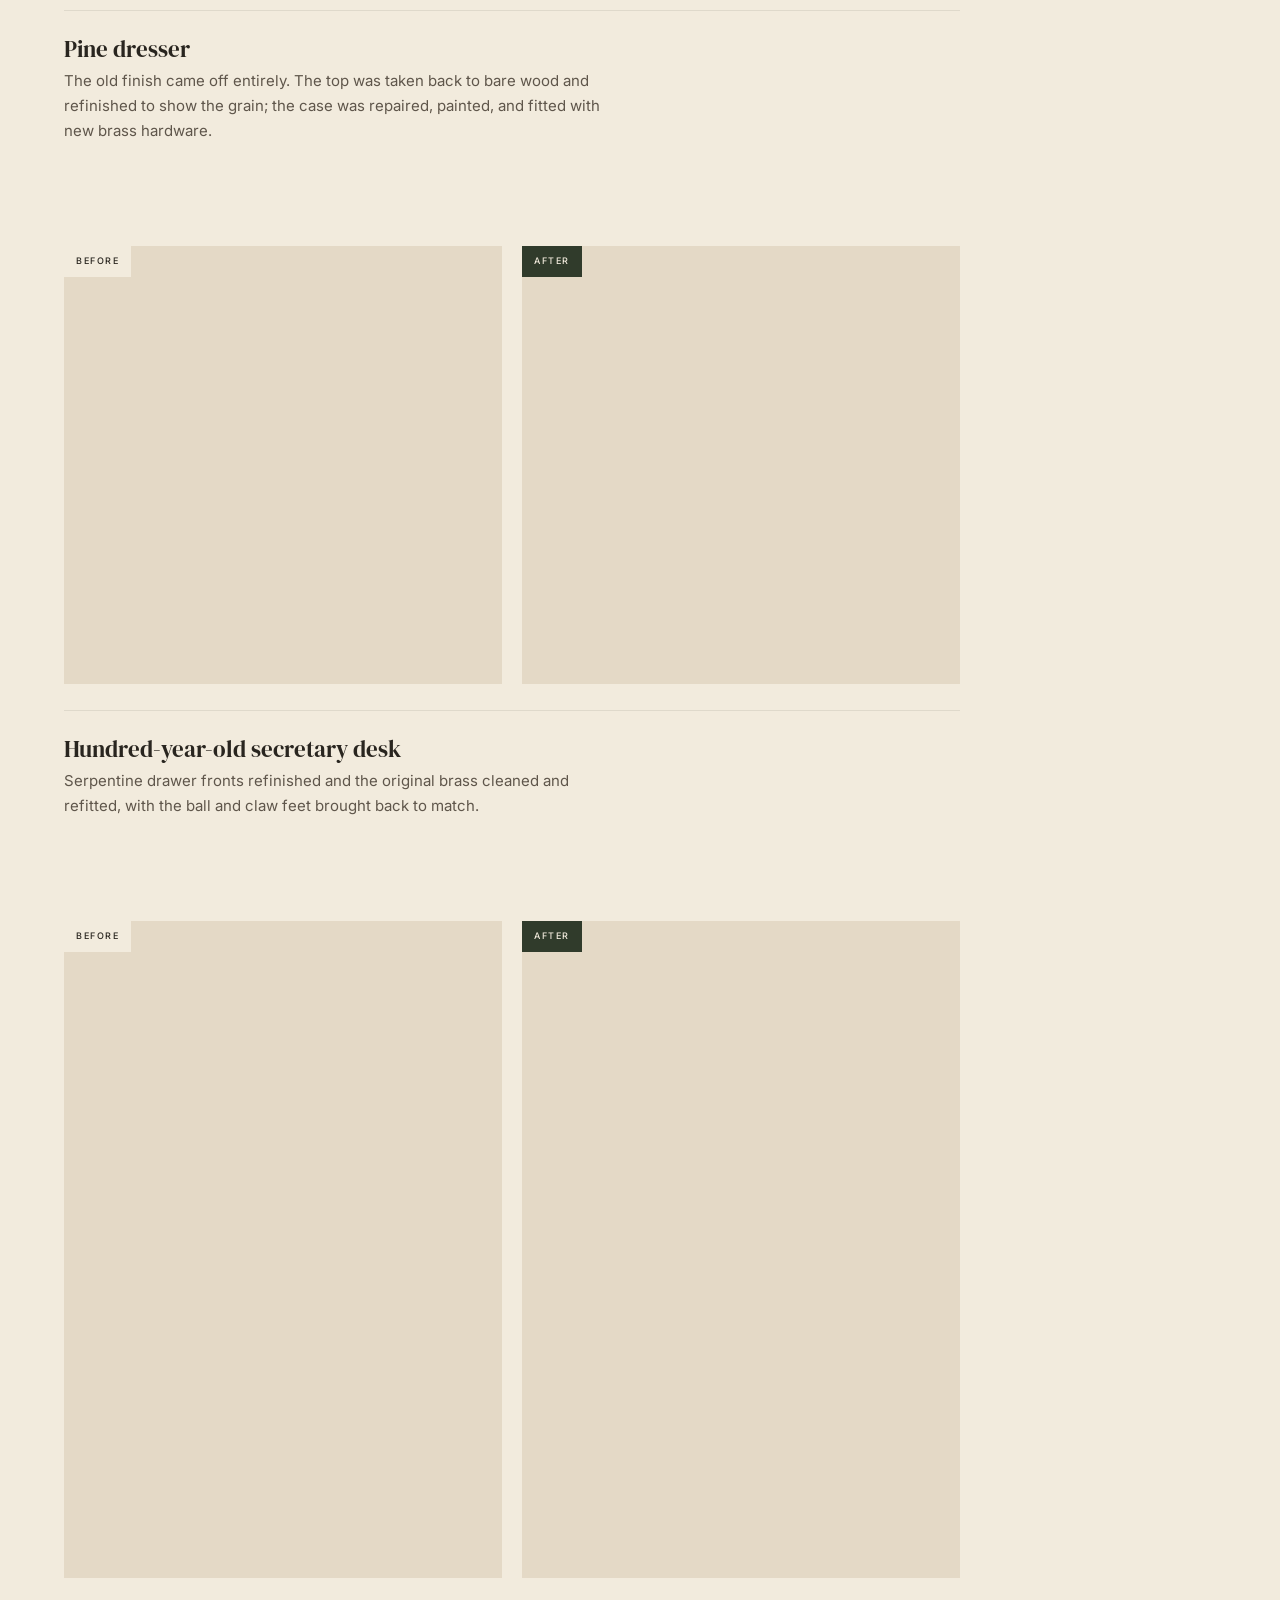
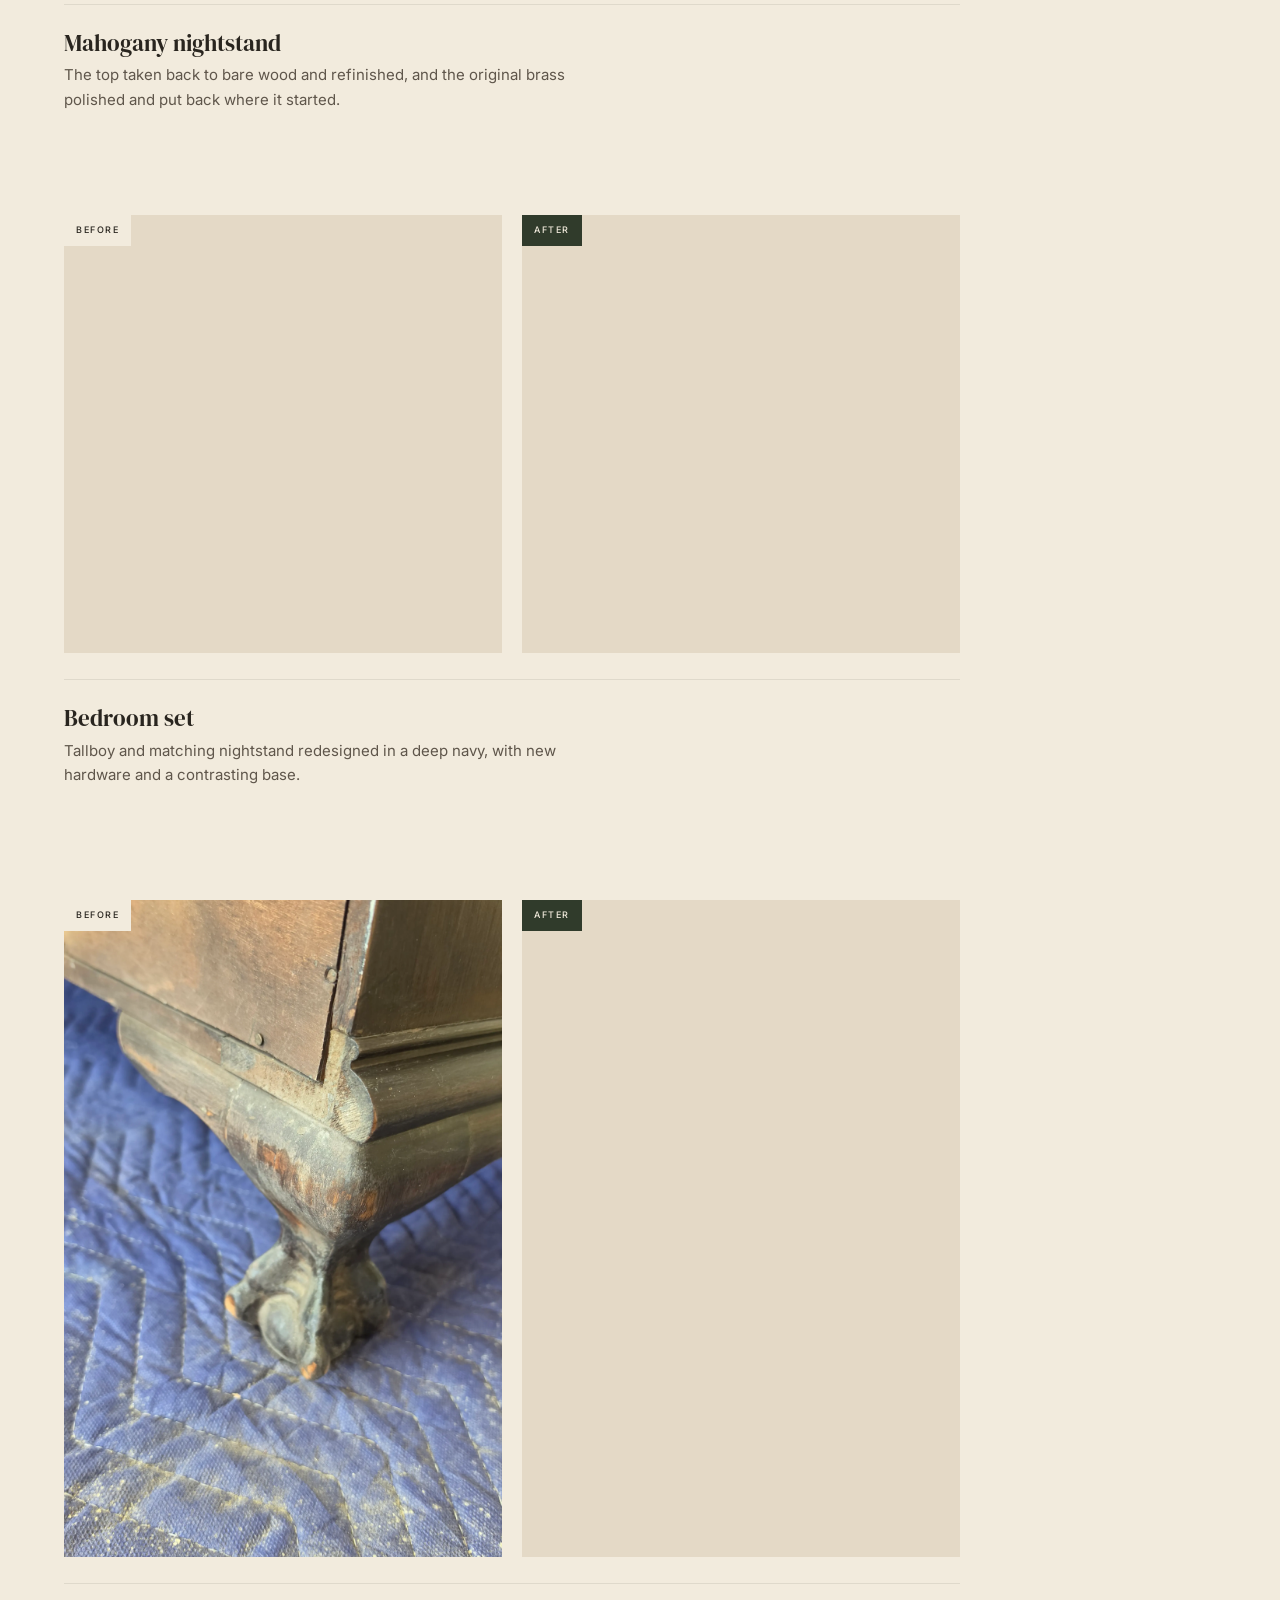
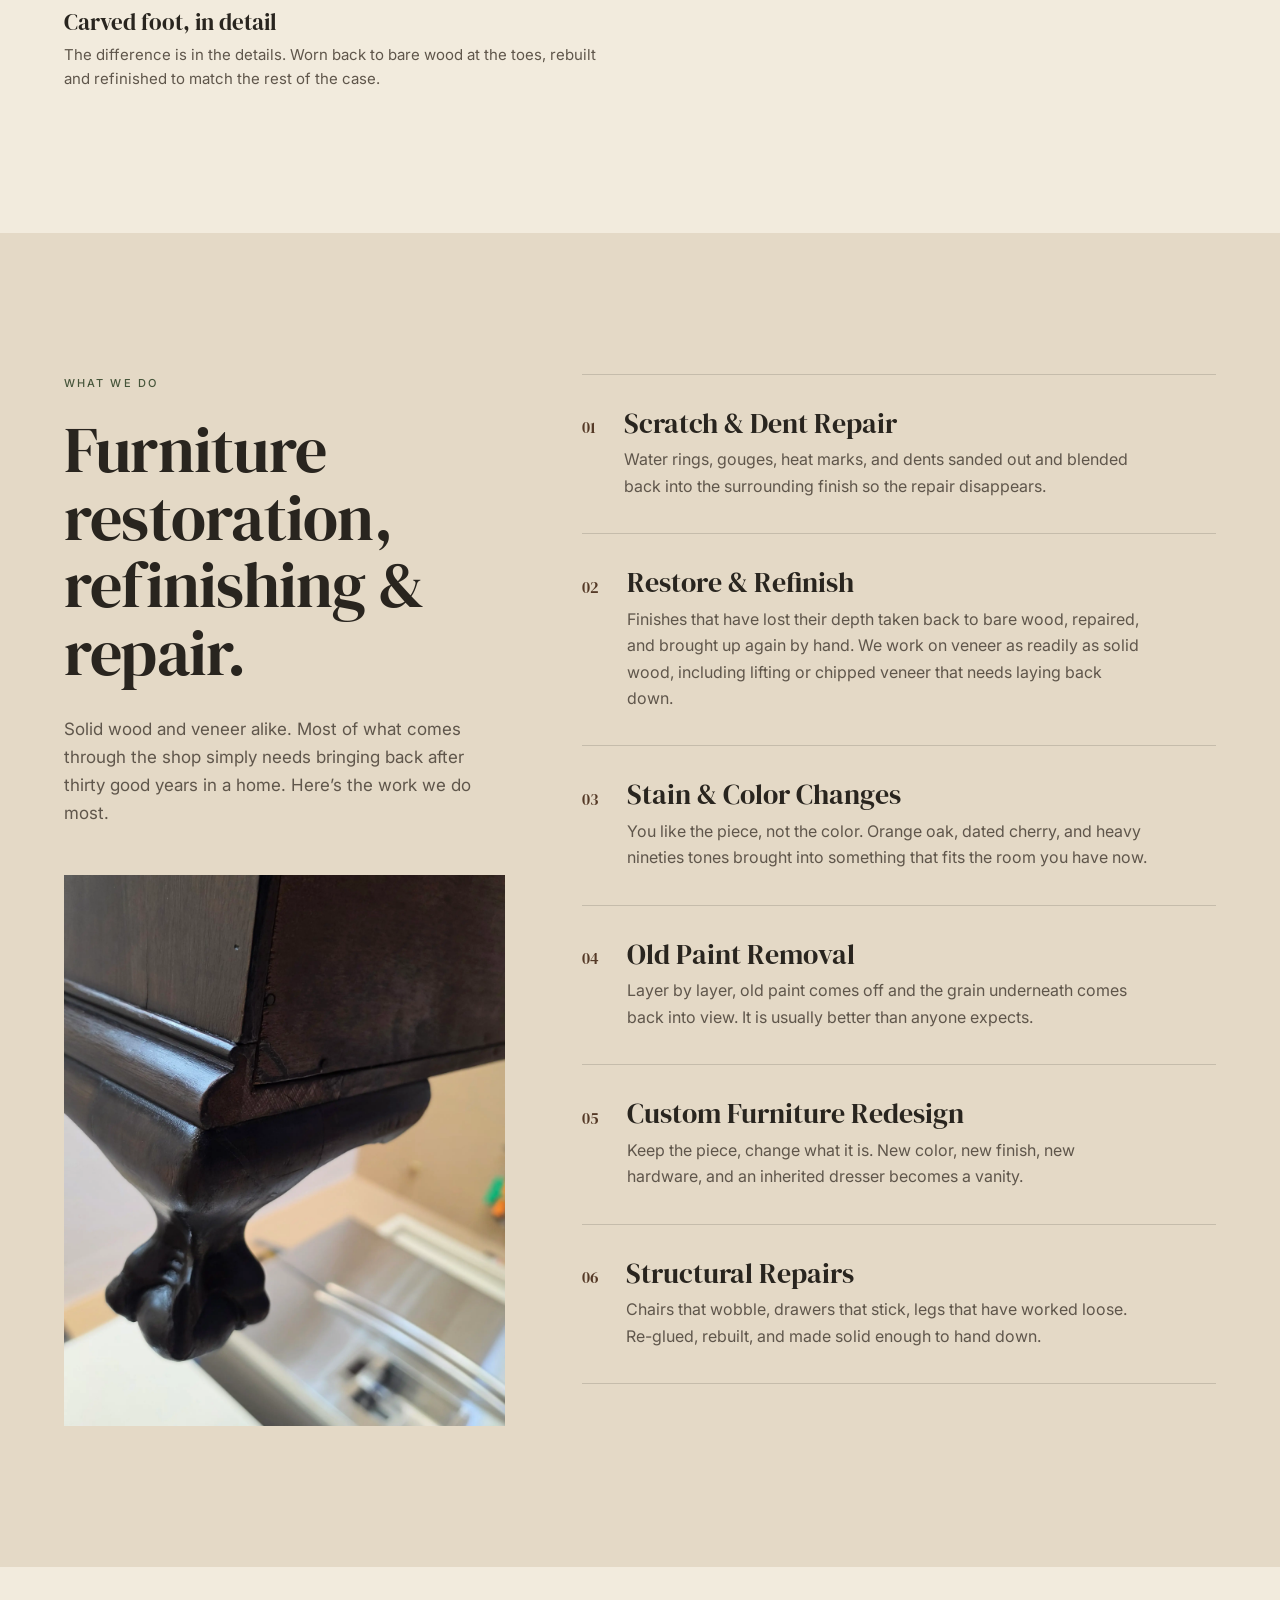
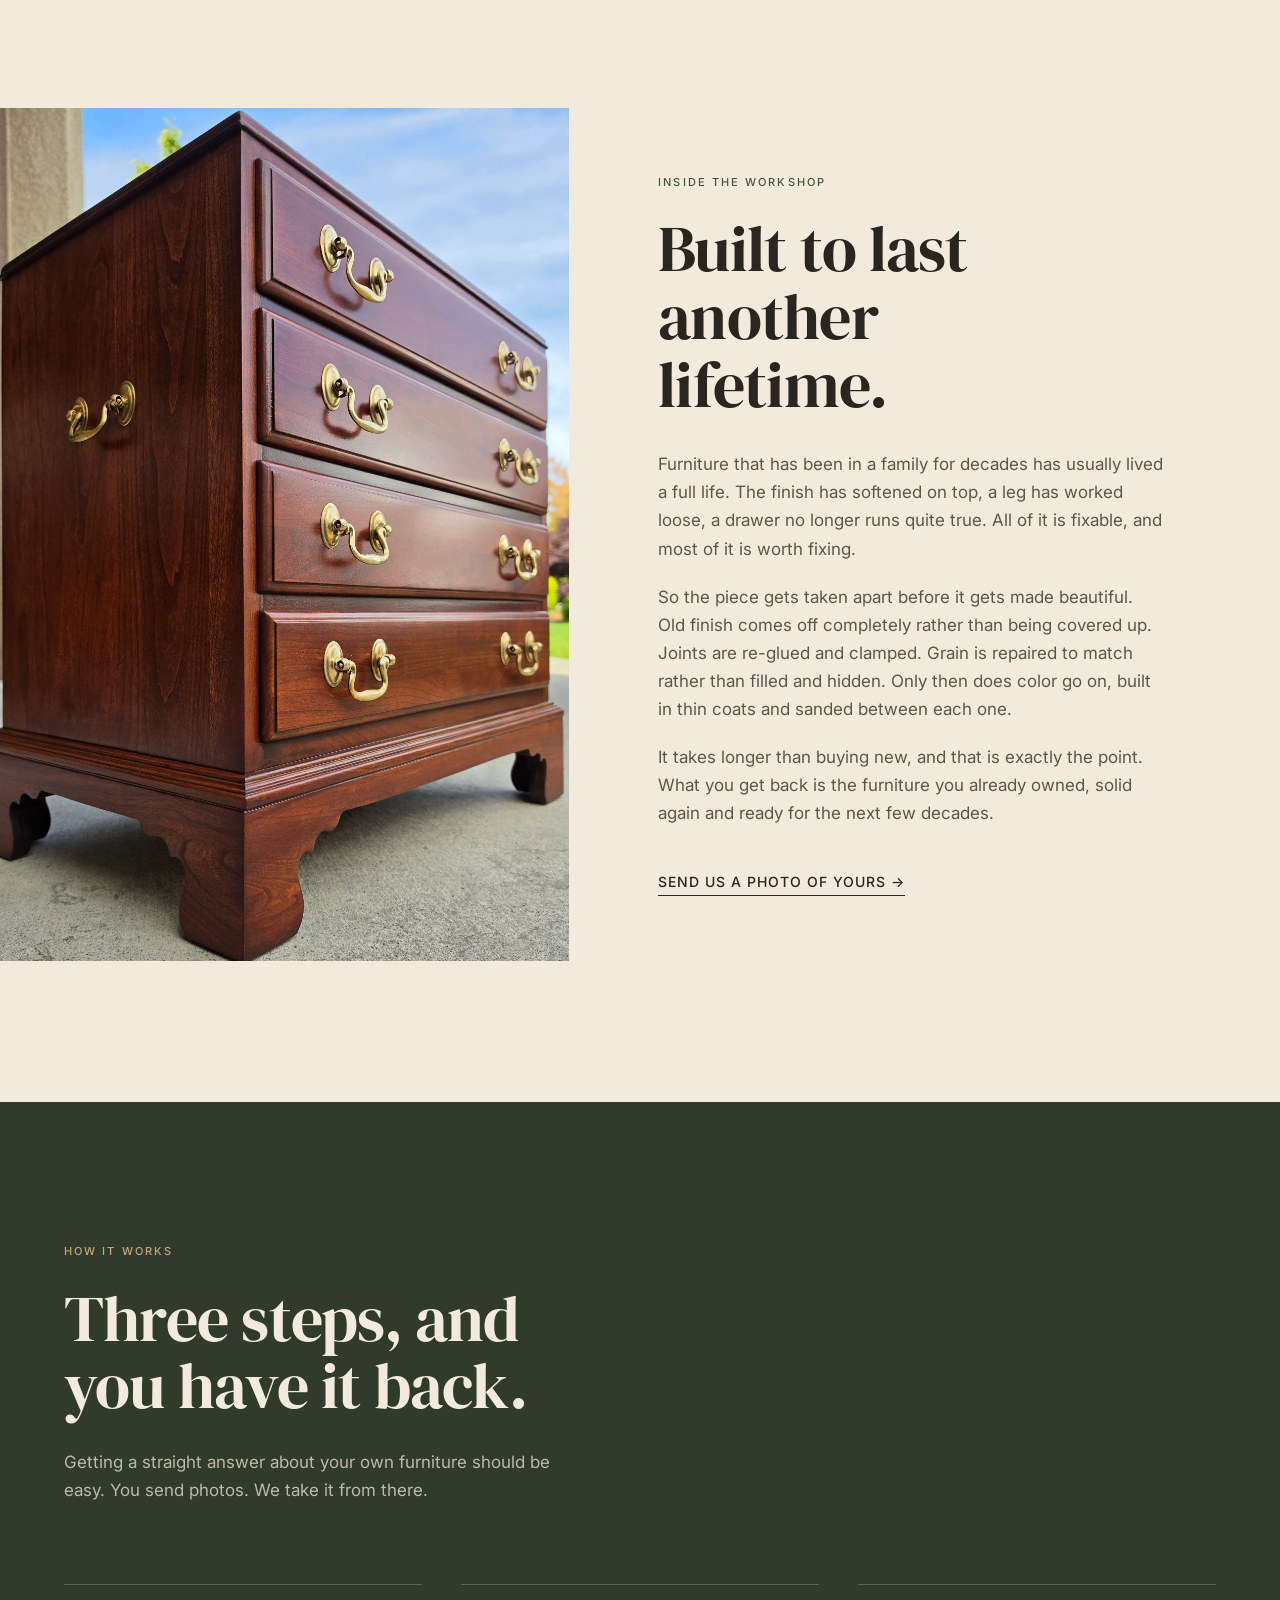
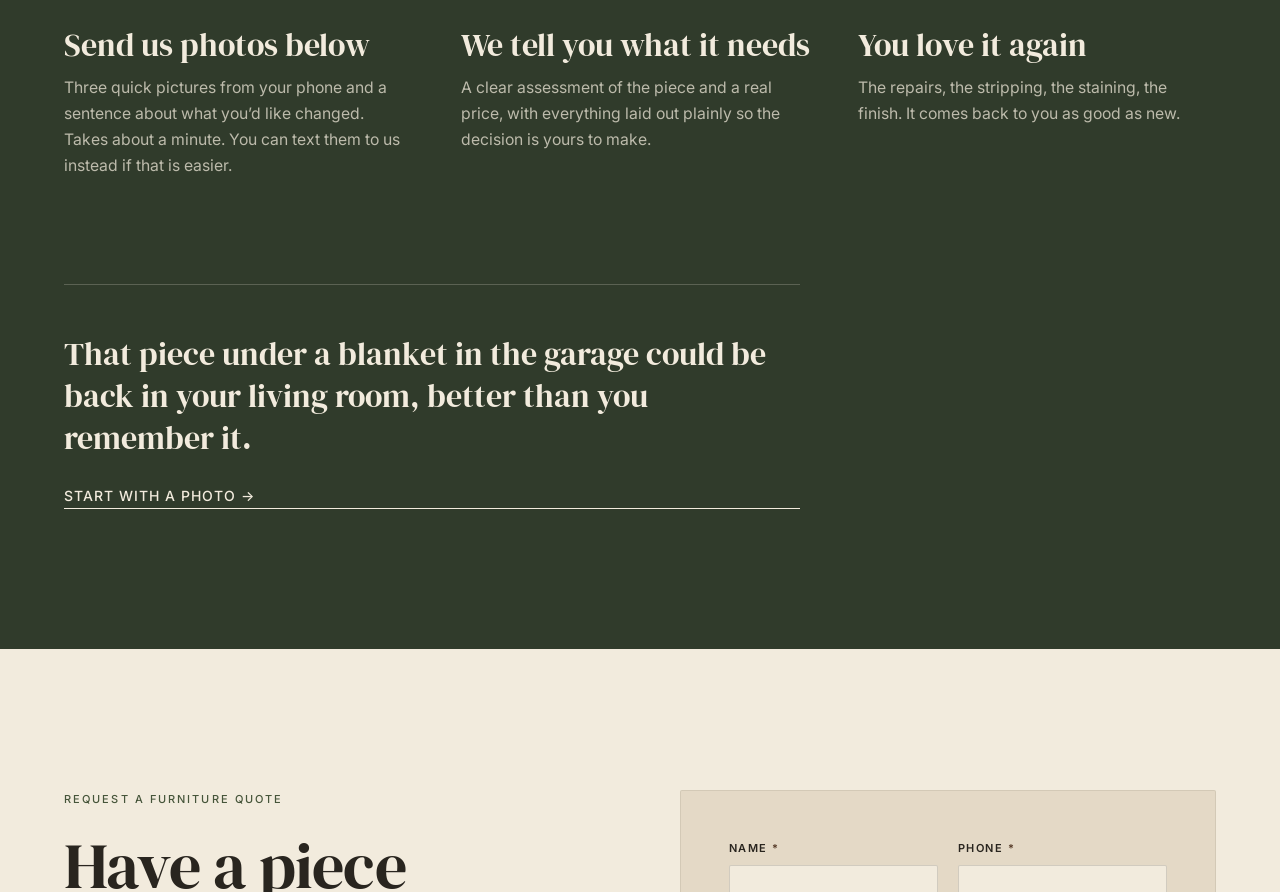
==== commit 2d086433: "Add the "A piece worth saving" section between the hero and the proof Sets the supplied copy as a ne" ====
--- a/index.html
+++ b/index.html
@@ -207,7 +207,77 @@
 
   </section>
 
-  <!-- ===== 2 · TRANSFORMATION PROOF ===================================== -->
+  <!-- ===== 2 · A PIECE WORTH SAVING ===================================== -->
+  <section class="section section--story" id="story">
+    <div class="shell story__inner">
+
+      <div class="story__side reveal">
+        <p class="eyebrow">Why It Matters</p>
+        <h2 class="section-title">A piece<br>worth saving.</h2>
+      </div>
+
+      <div class="story__body reveal">
+        <p class="story__lead">
+          Every home has furniture that means more than it looks like on the surface.
+        </p>
+
+        <p>
+          A family dining table. A dresser passed down through generations. A solid
+          wood piece that was built to last but has been scratched, damaged, outdated,
+          or pushed into storage.
+        </p>
+
+        <p>
+          Over time, the damage gets worse. Finishes fail. Joints loosen. Styles
+          change. Eventually, owners face a difficult choice: replace the piece, throw
+          it away, or keep living with furniture they no longer enjoy.
+        </p>
+
+        <p class="story__turn">
+          But replacing furniture cannot replace its history, craftsmanship, or
+          memories.
+        </p>
+
+        <p>
+          That is where Furniture Pros comes in.
+        </p>
+
+        <p>
+          We repair, restore, refinish, and reimagine furniture worth saving.
+          Customers simply send us photos, and we help determine what the piece
+          needs, what it will cost, and what it can become.
+        </p>
+
+        <p>
+          Then we bring it back to life, repairing the structure, restoring the
+          finish, updating the style, and preparing it for years of continued use.
+        </p>
+
+        <p>
+          The result is more than restored furniture.
+        </p>
+
+        <p>
+          It is the moment a customer looks at a piece they nearly gave up on and
+          says:
+        </p>
+
+        <p class="story__quote">
+          &ldquo;I can&rsquo;t believe that&rsquo;s the same piece.&rdquo;
+        </p>
+
+        <p>
+          Furniture Pros helps people rediscover the value in what they already own,
+          turning worn furniture into beautiful pieces, forgotten furniture into
+          conversation pieces, and family furniture into something worth passing down
+          again.
+        </p>
+      </div>
+
+    </div>
+  </section>
+
+  <!-- ===== 3 · TRANSFORMATION PROOF ===================================== -->
   <section class="section section--proof" id="transformations">
     <div class="shell">
 
@@ -341,7 +411,7 @@
     </div>
   </section>
 
-  <!-- ===== 3 · WHAT WE DO =============================================== -->
+  <!-- ===== 4 · WHAT WE DO =============================================== -->
   <section class="section section--services" id="services">
     <div class="shell services__inner">
 
@@ -408,7 +478,7 @@
     </div>
   </section>
 
-  <!-- ===== 4 · FEATURED WORK ============================================ -->
+  <!-- ===== 5 · FEATURED WORK ============================================ -->
   <section class="section section--craft" id="craft">
     <div class="shell craft__inner">
 
@@ -419,7 +489,7 @@
       </figure>
 
       <div class="craft__copy reveal">
-        <p class="eyebrow">A Piece Worth Saving</p>
+        <p class="eyebrow">Inside the Workshop</p>
         <h2 class="section-title">Built to last<br>another<br>lifetime.</h2>
 
         <!-- REPLACE with the real story of this specific piece -->
@@ -448,7 +518,7 @@
     </div>
   </section>
 
-  <!-- ===== 5 · THE PLAN ================================================= -->
+  <!-- ===== 6 · THE PLAN ================================================= -->
   <section class="section section--plan">
     <div class="shell">
 
@@ -485,7 +555,7 @@
     </div>
   </section>
 
-  <!-- ===== 6 · QUOTE FORM ============================================== -->
+  <!-- ===== 7 · QUOTE FORM ============================================== -->
   <section class="section section--quote" id="quote">
     <div class="shell quote__inner">
 
--- a/assets/css/styles.css
+++ b/assets/css/styles.css
@@ -365,7 +365,69 @@
 }
 
 /* ==========================================================================
-   2 · Transformation proof
+   2 · A piece worth saving
+   Long-form prose, so it gets its own column at a comfortable measure with the
+   heading held beside it. Parchment separates it from the ivory either side.
+   ========================================================================== */
+.section--story { background: var(--parchment); }
+
+.story__inner { display: grid; gap: clamp(2.5rem, 6vw, 4rem); }
+
+.story__body > * + * { margin-top: 1.375rem; }
+
+.story__body p {
+  font-size: 1.0625rem;
+  line-height: 1.75;
+  color: var(--ink-soft);
+  /* 62ch measured out at 82 characters a line, past the comfortable range.
+     52ch lands around 69. */
+  max-width: 52ch;
+}
+
+.story__body .story__lead {
+  font-family: var(--serif);
+  font-size: clamp(1.375rem, 1.15rem + 1vw, 1.875rem);
+  line-height: 1.32;
+  color: var(--ink);
+  max-width: 26ch;
+}
+
+/* The hinge of the argument, so it gets weight and a rule to sit against */
+.story__body .story__turn {
+  font-family: var(--serif);
+  font-size: clamp(1.25rem, 1.1rem + 0.7vw, 1.625rem);
+  line-height: 1.35;
+  color: var(--ink);
+  max-width: 28ch;
+  margin-top: clamp(2rem, 4vw, 2.75rem);
+  padding-top: clamp(1.75rem, 3.5vw, 2.25rem);
+  border-top: 1px solid var(--rule);
+}
+
+/* Reported speech, not a testimonial: no name, no stars, no card. */
+.story__body .story__quote {
+  font-family: var(--serif);
+  font-size: clamp(1.5rem, 1.2rem + 1.5vw, 2.375rem);
+  line-height: 1.2;
+  color: var(--ink);
+  max-width: 18ch;
+  margin-top: clamp(2rem, 4vw, 2.75rem);
+  margin-bottom: clamp(2rem, 4vw, 2.75rem);
+  padding-left: clamp(1.125rem, 2vw, 1.75rem);
+  border-left: 2px solid var(--brass);
+}
+
+@media (min-width: 62em) {
+  .story__inner {
+    grid-template-columns: 0.78fr 1.22fr;
+    gap: clamp(3rem, 6vw, 6rem);
+    align-items: start;
+  }
+  .story__side { position: sticky; top: 7rem; }
+}
+
+/* ==========================================================================
+   3 · Transformation proof
    ========================================================================== */
 .section--proof {
   background: var(--ivory);
@@ -459,7 +521,7 @@
 }
 
 /* ==========================================================================
-   3 · What we do
+   4 · What we do
    ========================================================================== */
 .section--services {
   background: var(--parchment);
@@ -515,7 +577,7 @@
 }
 
 /* ==========================================================================
-   4 · Featured work
+   5 · Featured work
    ========================================================================== */
 .section--craft {
   background: var(--ivory);
@@ -540,7 +602,7 @@
 }
 
 /* ==========================================================================
-   5 · The plan  (the single dark section)
+   6 · The plan  (the single dark section)
    ========================================================================== */
 .section--plan {
   background: var(--deep-olive);
@@ -597,7 +659,7 @@
 }
 
 /* ==========================================================================
-   6 · Quote form
+   7 · Quote form
    ========================================================================== */
 .section--quote { background: var(--ivory); }
 
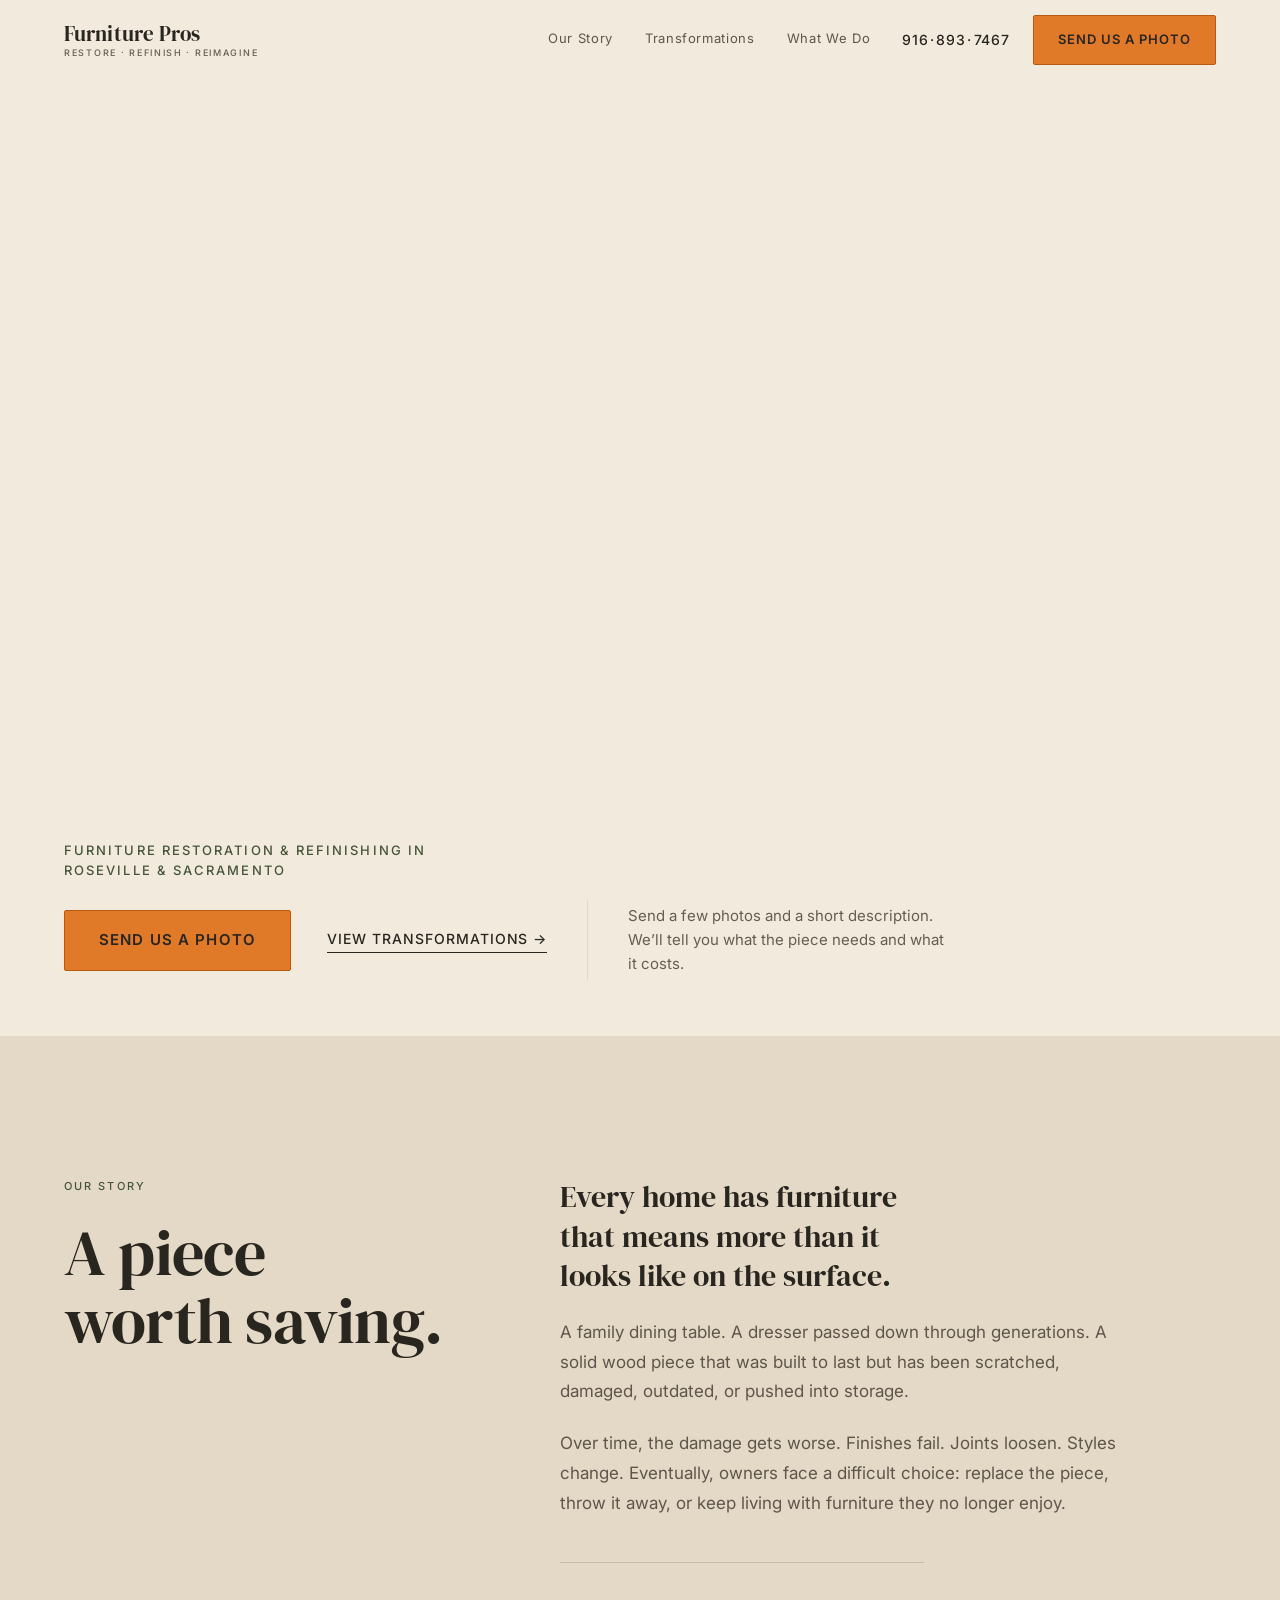
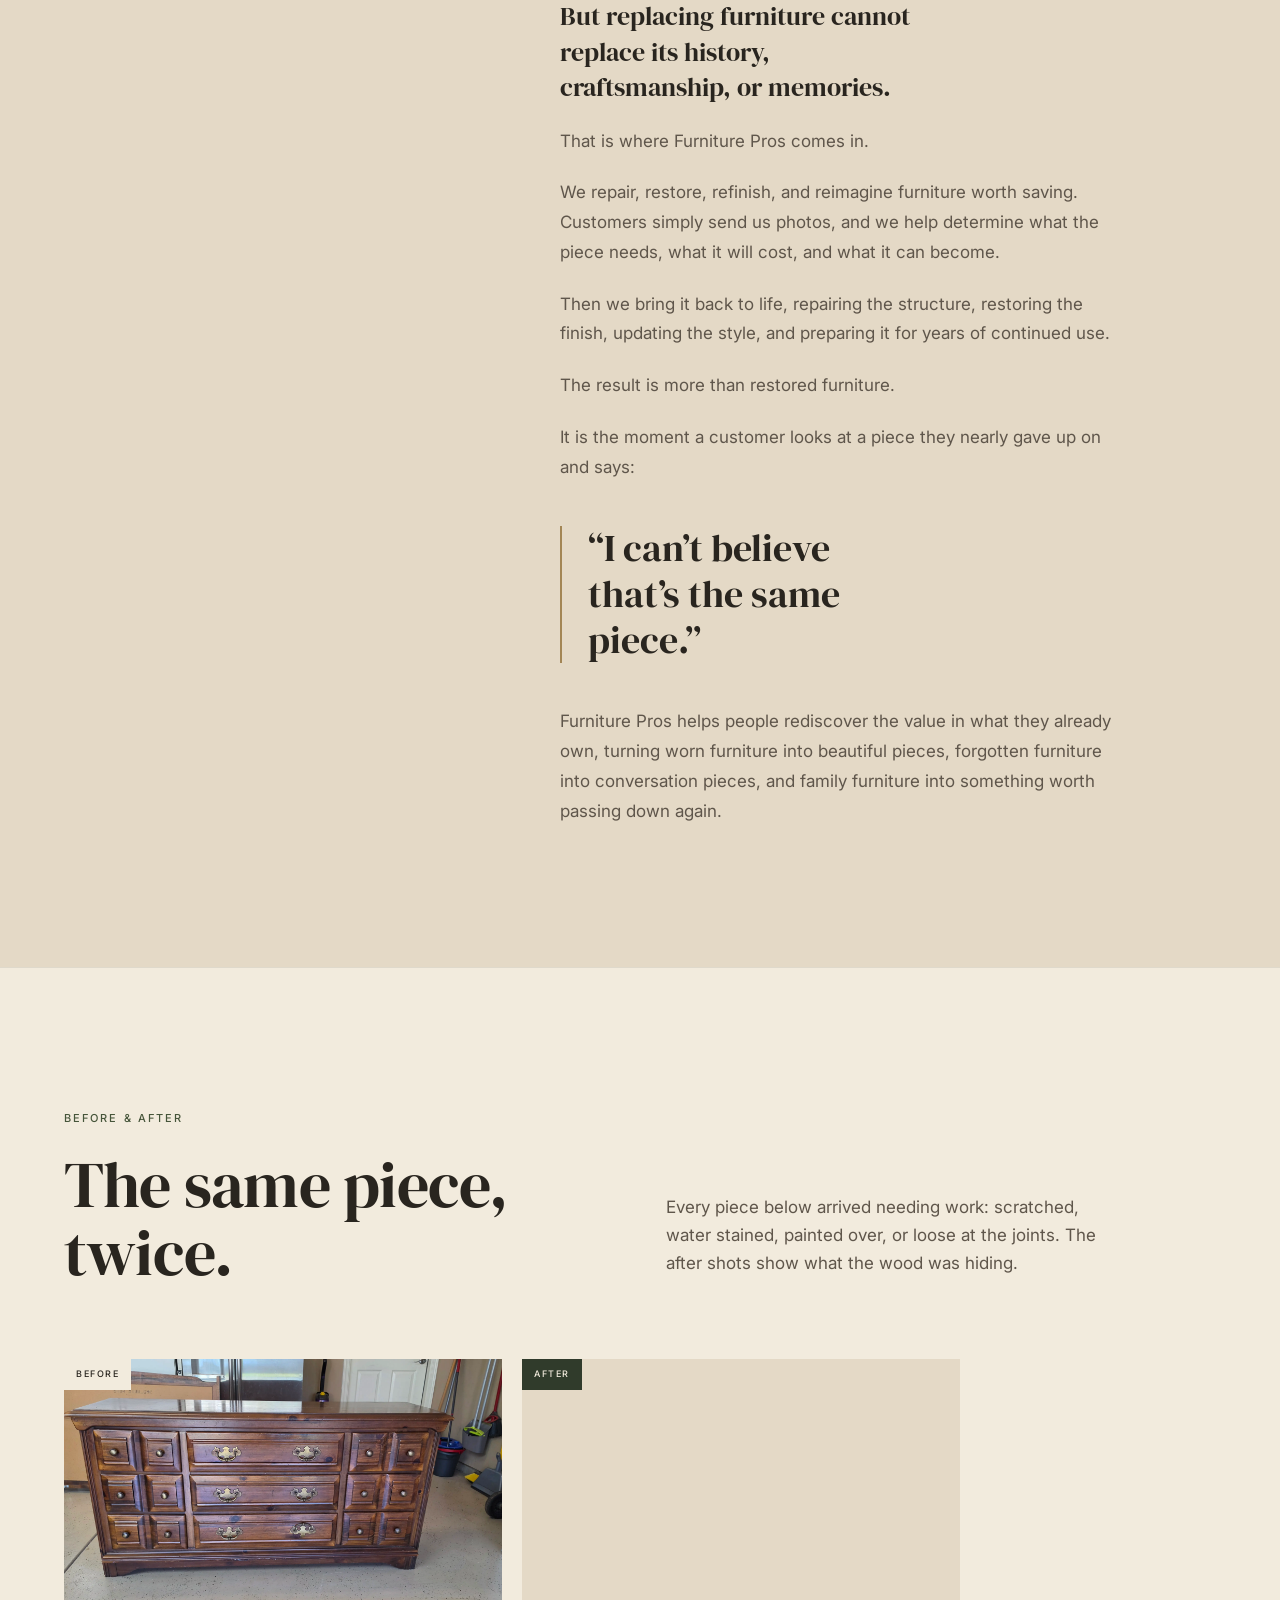
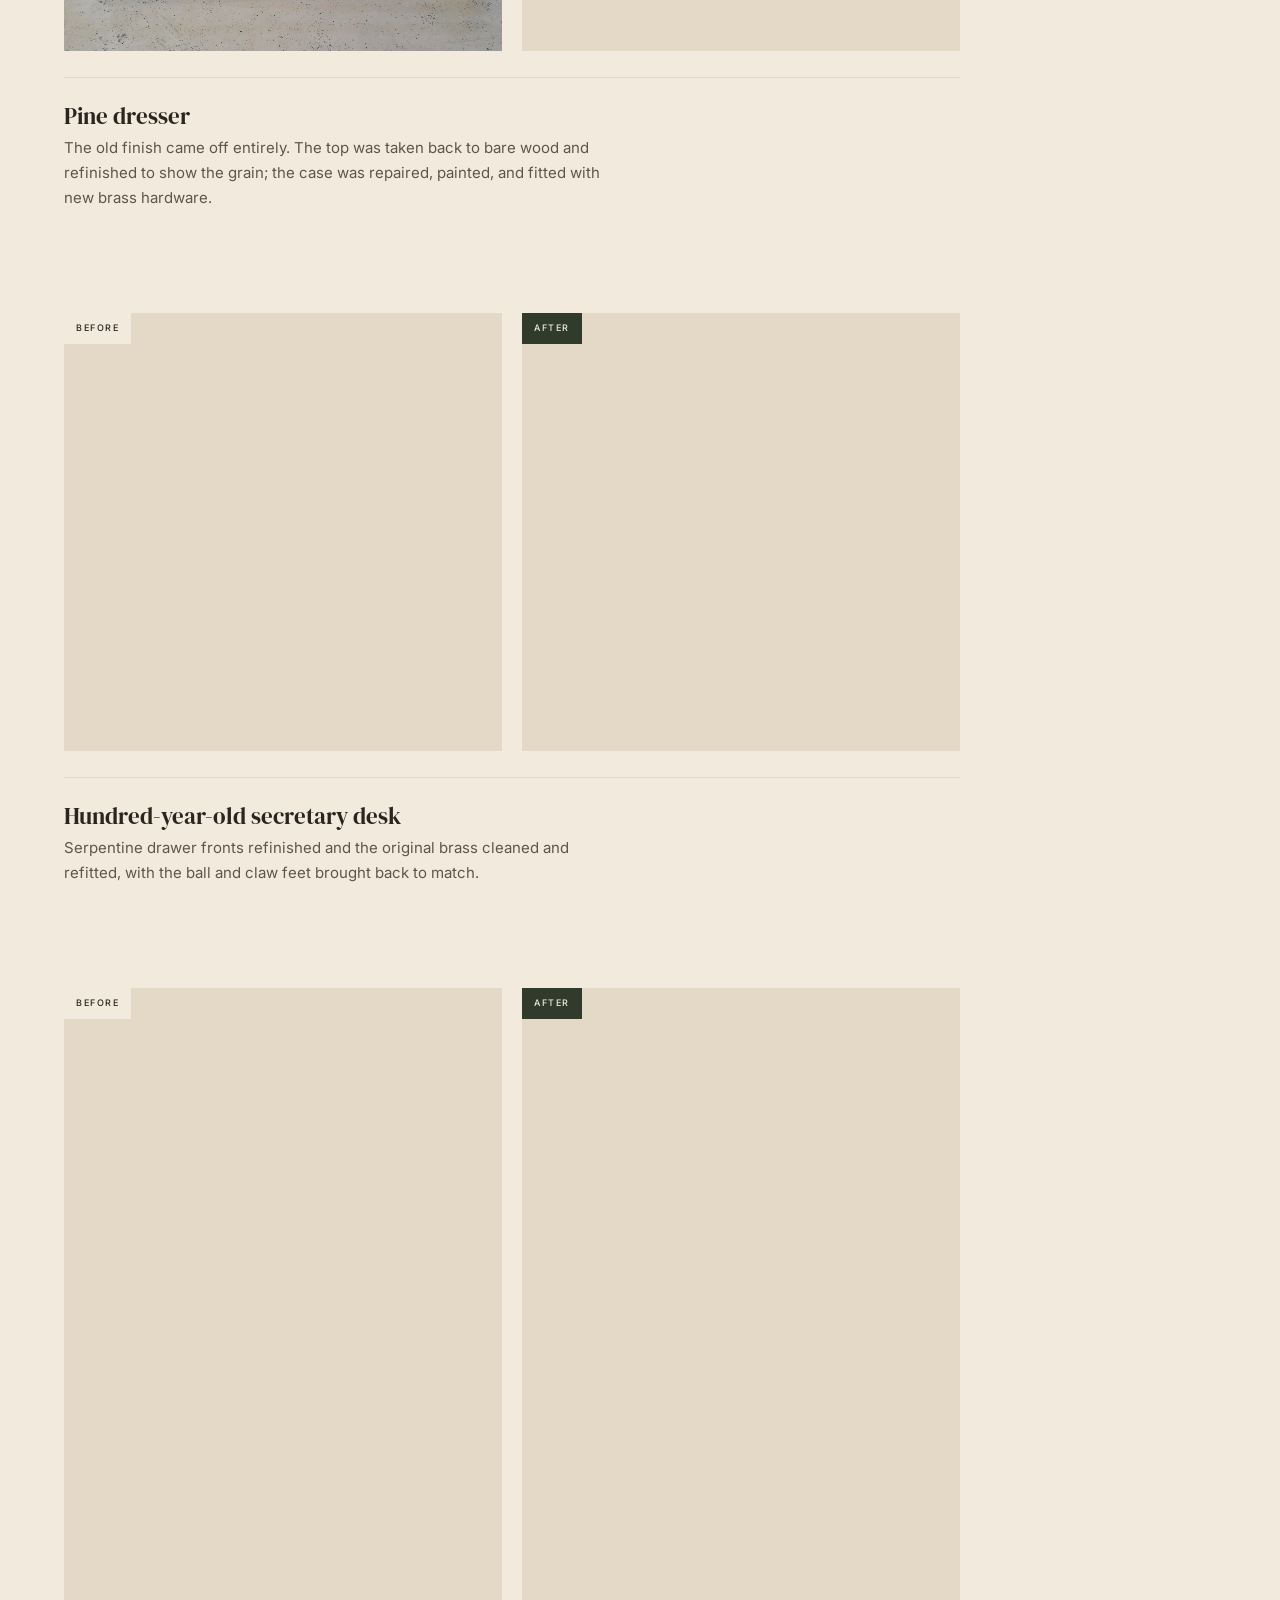
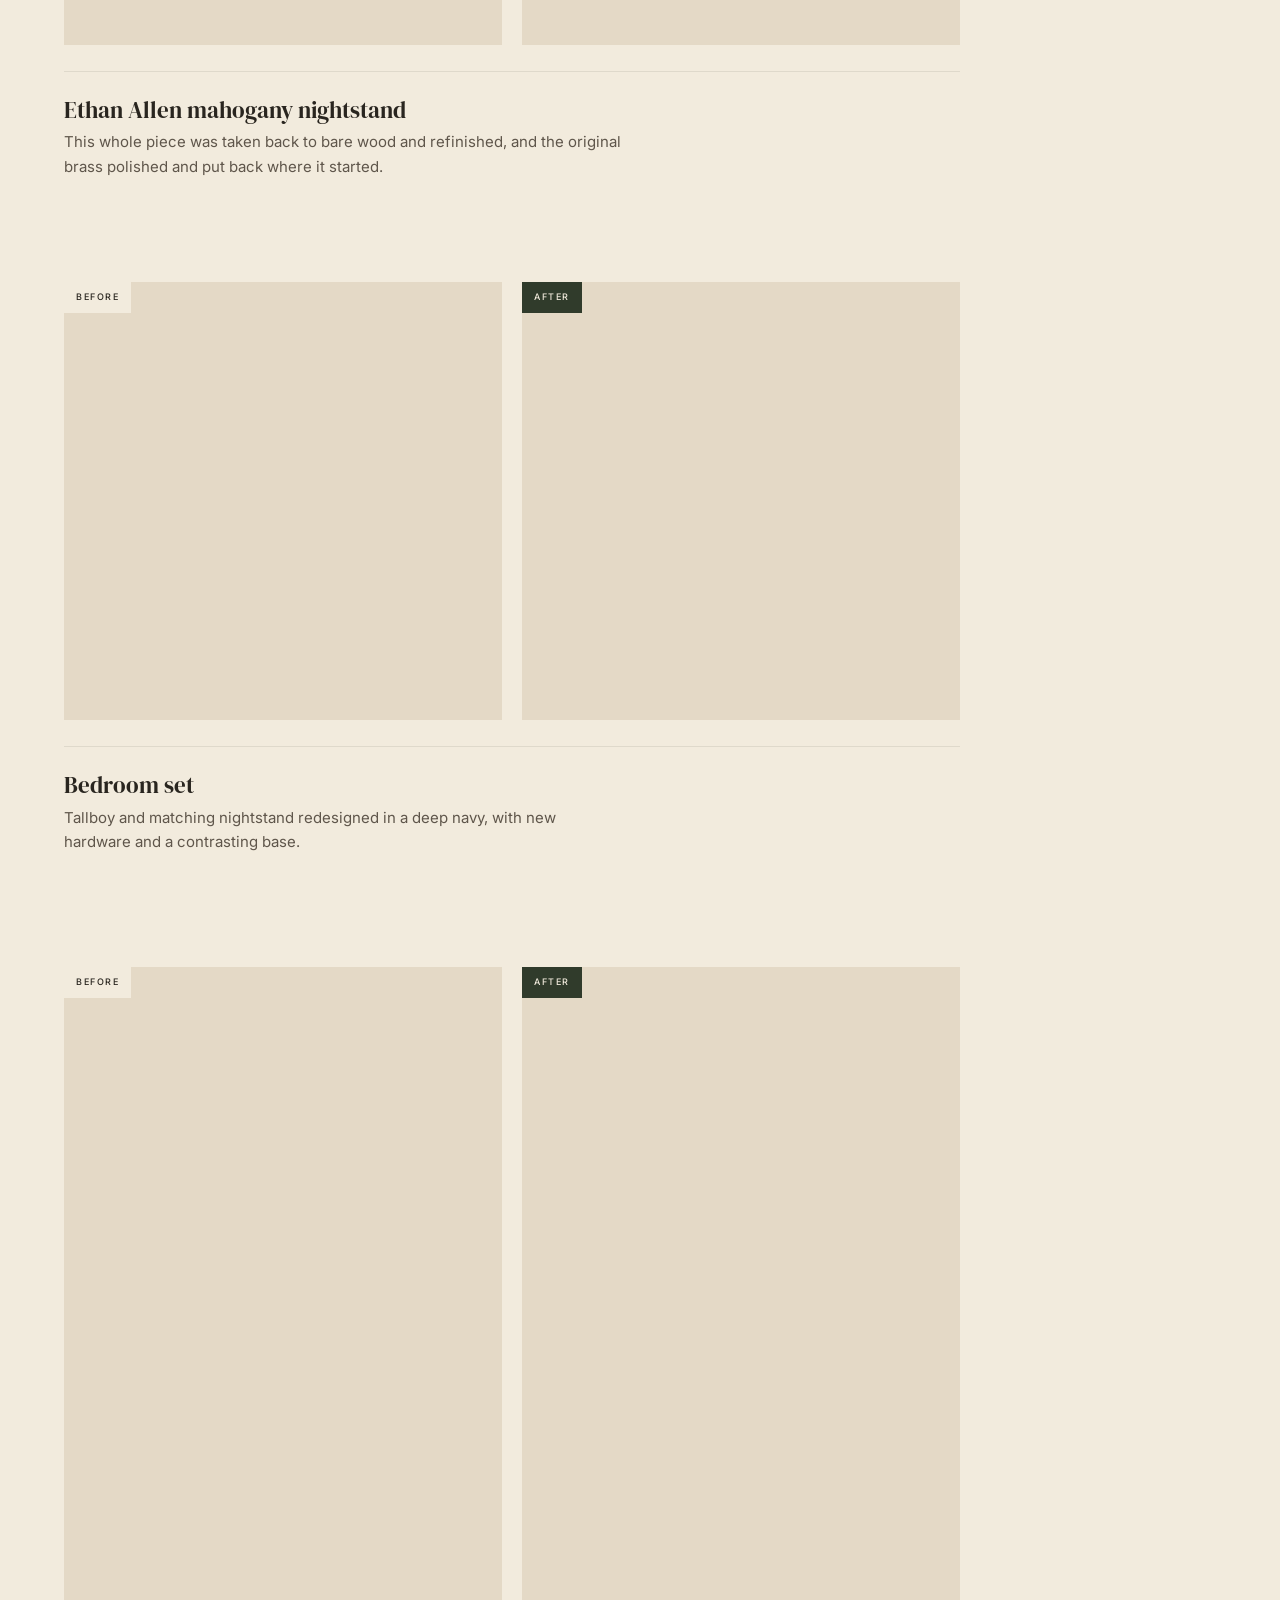
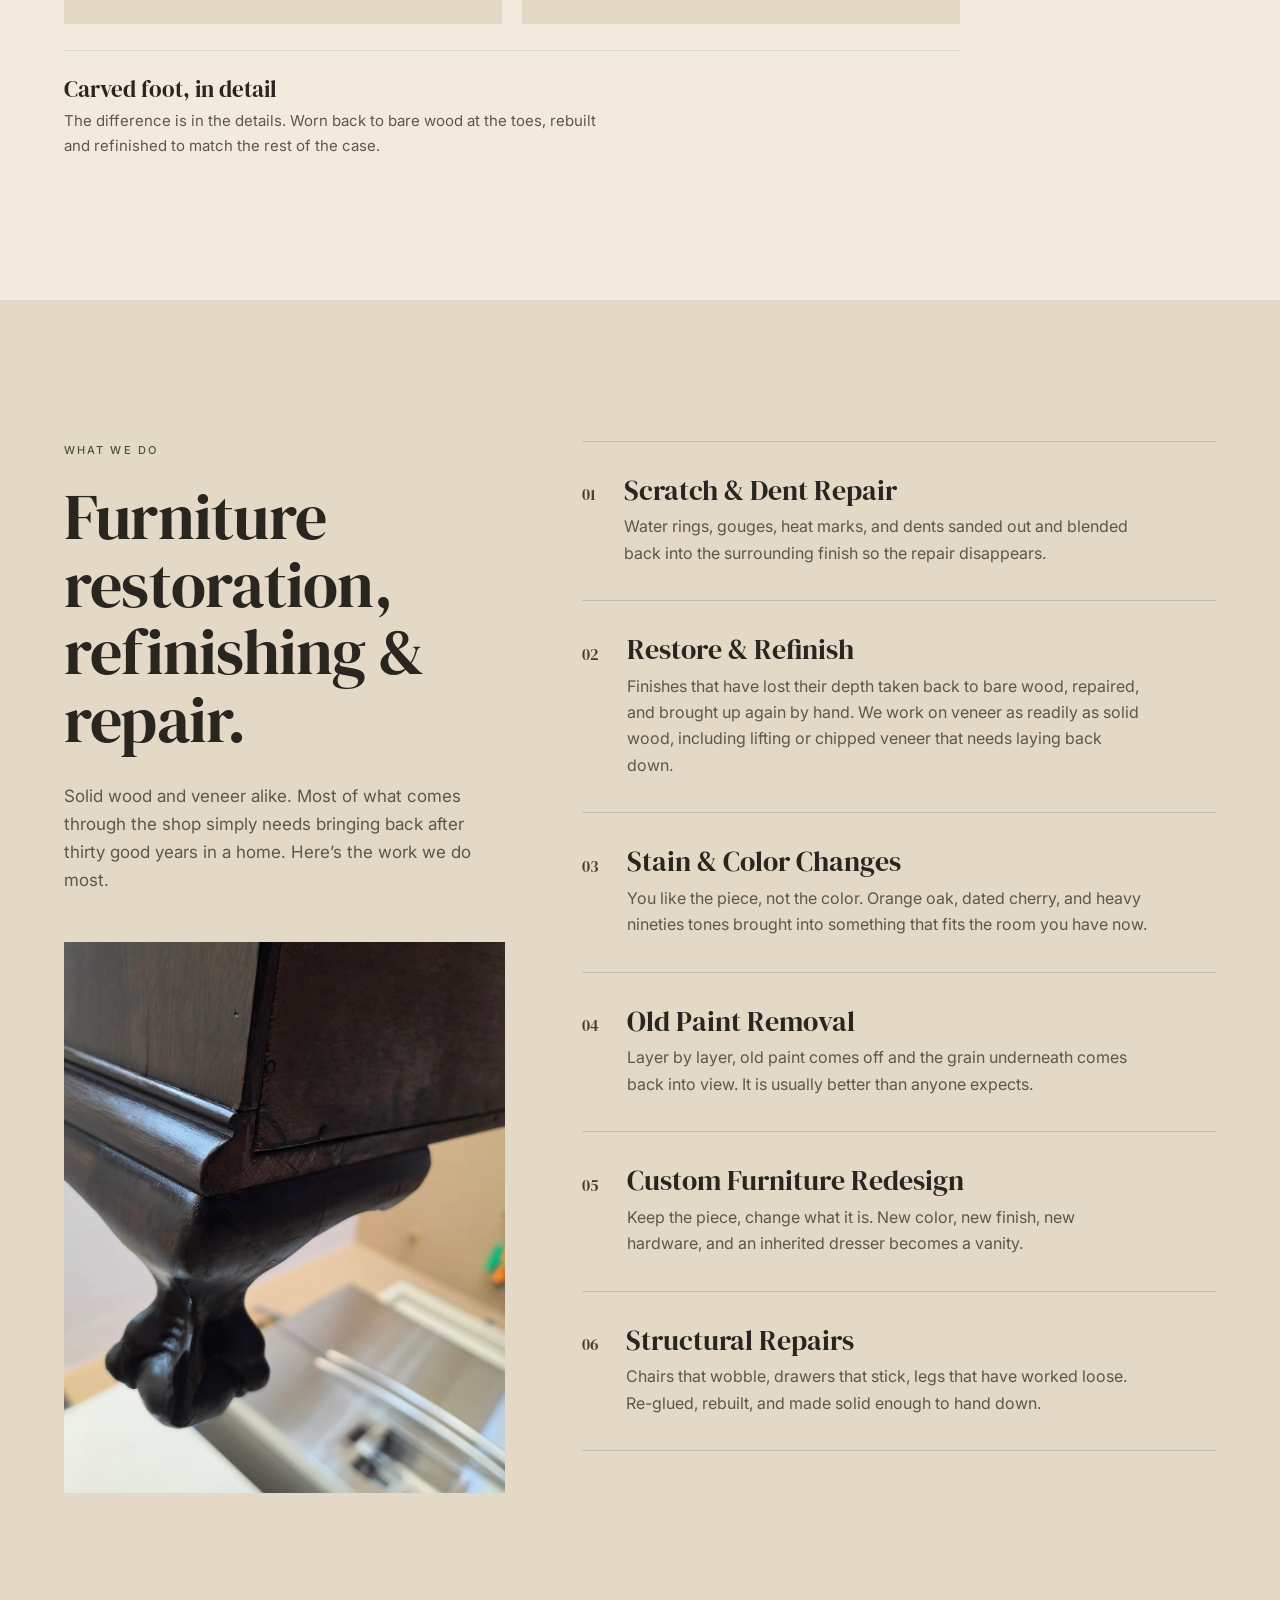
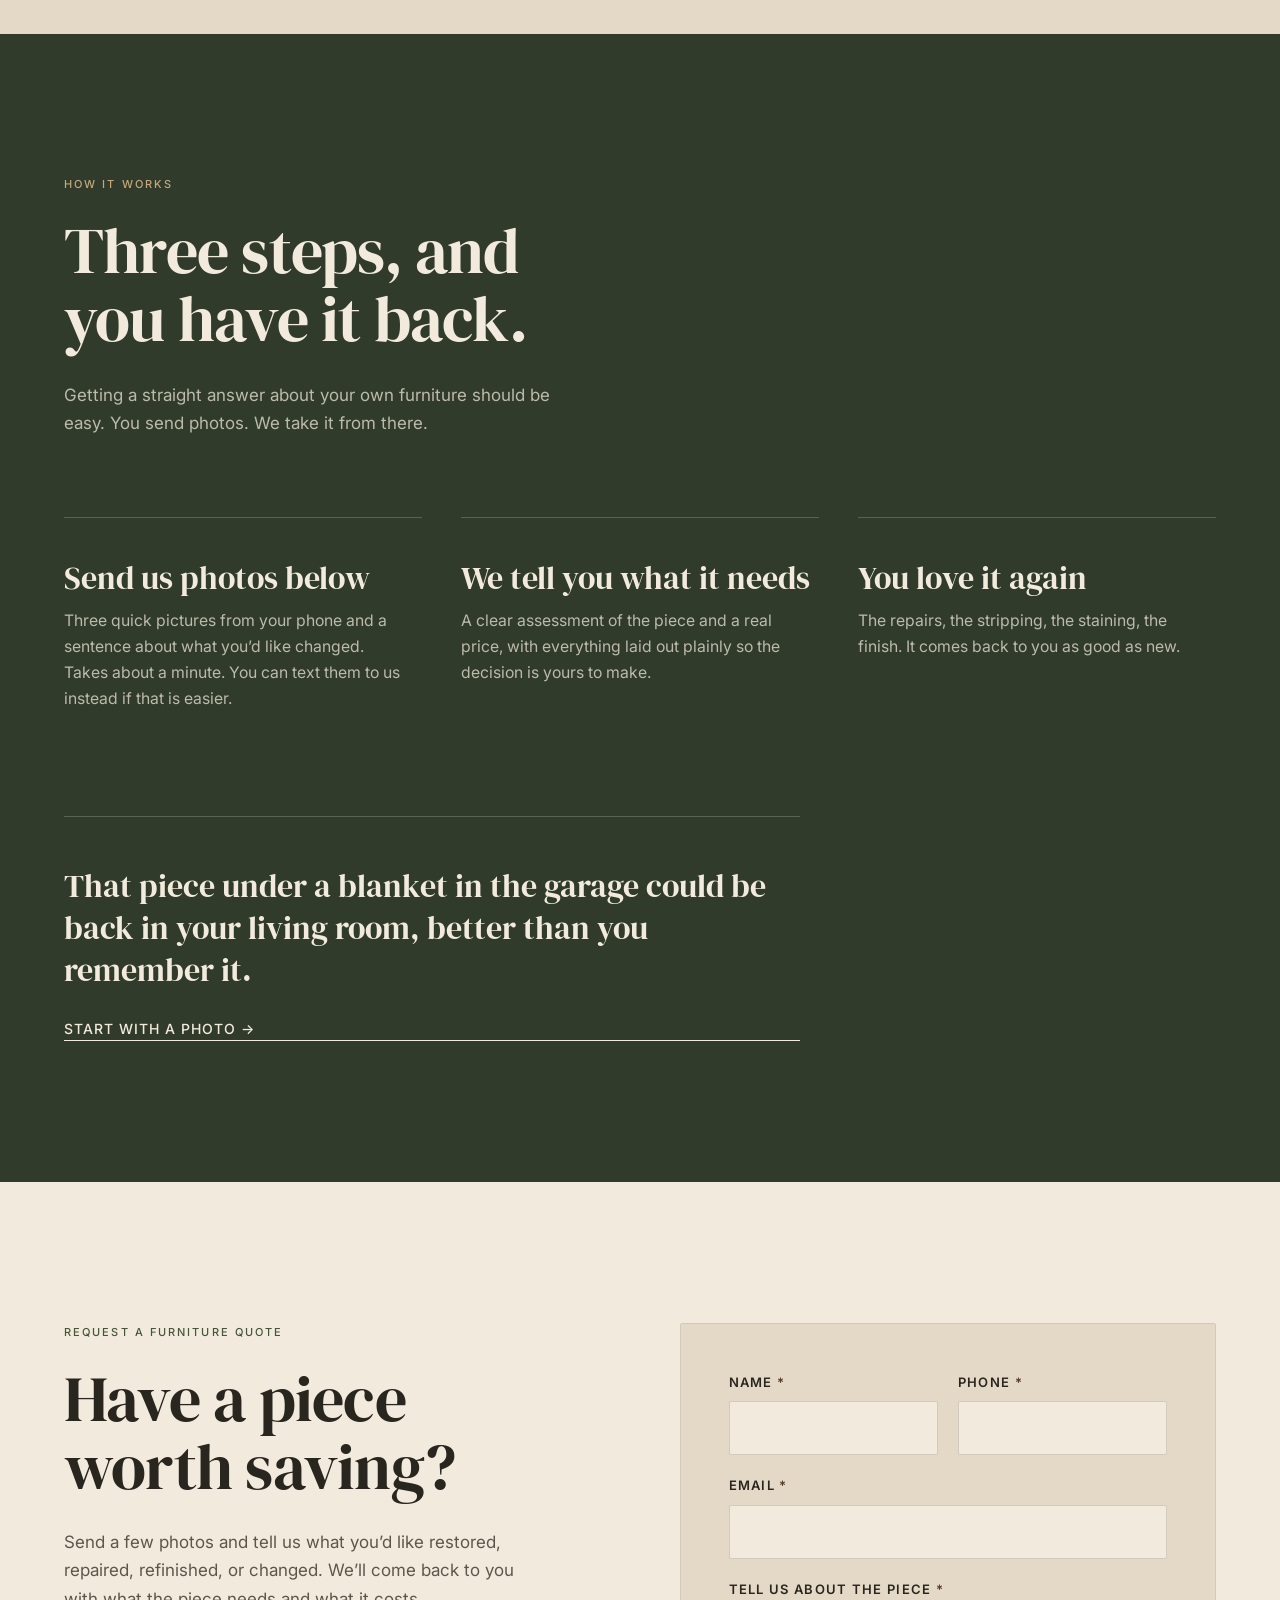
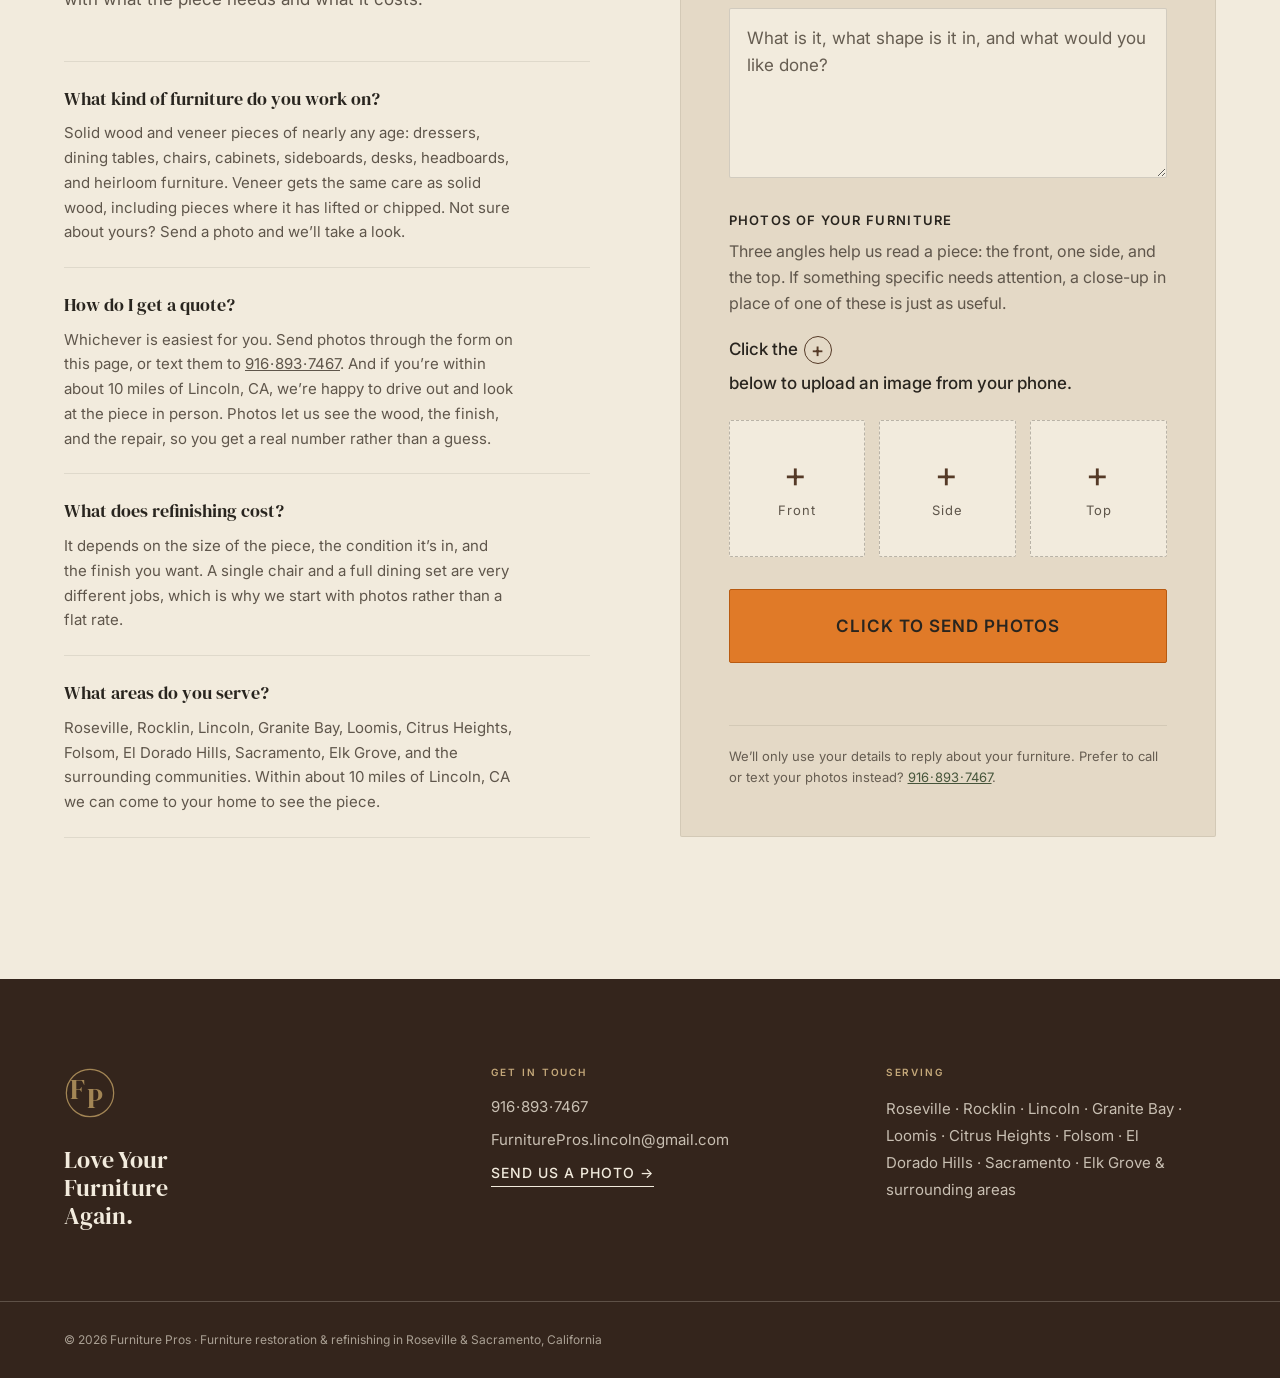
==== commit b05874c7: "Bright CTAs, searchable H1, and a form built for older visitors Eleven changes.  The FP monogram com" ====
--- a/index.html
+++ b/index.html
@@ -17,17 +17,17 @@
 <meta property="og:type" content="website">
 <meta property="og:site_name" content="Furniture Pros">
 <meta property="og:title" content="Love Your Furniture Again. | Furniture Pros">
-<meta property="og:description" content="Furniture restoration, refinishing, and repair serving Roseville, Sacramento &amp; surrounding areas. Send us a photo and we'll tell you what your piece needs.">
+<meta property="og:description" content="Furniture repair, restoration and refinishing in Roseville, Lincoln and Sacramento. Solid wood and veneer, from dressers and dining tables to antiques. Send photos for a real price.">
 <meta property="og:url" content="https://furniturepros.shop/">
 <meta property="og:image" content="https://furniturepros.shop/assets/images/og/social-share.webp">
 <meta property="og:image:type" content="image/webp">
 <meta property="og:image:width" content="1731">
 <meta property="og:image:height" content="909">
-<meta property="og:image:alt" content="Furniture Pros. Love Your Furniture Again. Restore, refinish, reimagine. Furniture restoration in Roseville and Sacramento.">
+<meta property="og:image:alt" content="Furniture Pros: Love Your Furniture Again. Furniture restoration, refinishing and repair serving Roseville and Sacramento, California.">
 <meta property="og:locale" content="en_US">
 <meta name="twitter:card" content="summary_large_image">
 <meta name="twitter:title" content="Love Your Furniture Again. | Furniture Pros">
-<meta name="twitter:description" content="Furniture restoration and refinishing in Roseville &amp; Sacramento. Send us a photo for a quote.">
+<meta name="twitter:description" content="Furniture repair, restoration and refinishing in Roseville and Sacramento. Solid wood and veneer, dressers to antiques. Send photos for a real price.">
 <meta name="twitter:image" content="https://furniturepros.shop/assets/images/og/social-share.webp">
 <meta name="twitter:image:alt" content="Furniture Pros. Love Your Furniture Again. Furniture restoration in Roseville and Sacramento.">
 
@@ -140,7 +140,6 @@
 <header class="site-header">
   <div class="shell site-header__inner">
     <a class="brand" href="/" aria-label="Furniture Pros home">
-      <svg class="brand__mark" viewBox="0 0 100 100" aria-hidden="true" focusable="false"><use href="#fp-mark"/></svg>
       <span class="brand__text">
         <span class="brand__name">Furniture Pros</span>
         <span class="brand__tag">Restore · Refinish · Reimagine</span>
@@ -148,9 +147,9 @@
     </a>
 
     <nav class="site-nav" aria-label="Primary">
+      <a href="#story">Our Story</a>
       <a href="#transformations">Transformations</a>
       <a href="#services">What We Do</a>
-      <a href="#craft">Our Work</a>
     </nav>
 
     <div class="site-header__actions">
@@ -178,20 +177,20 @@
                 srcset="assets/images/hero/mobile-hero.webp"
                 width="941" height="1672">
         <img src="assets/images/hero/desktop-hero.webp"
-             alt="A worn chest of drawers shown before restoration beside the same chest refinished, styled in a warm living room"
+             alt="Furniture Pros before and after: a worn chest of drawers restored and refinished for a home in Roseville, California"
              width="1672" height="941" fetchpriority="high" decoding="async">
       </picture>
     </a>
 
-    <h1 class="sr-only">Love Your Furniture Again.</h1>
     <p class="sr-only">
-      Furniture Pros restores, refinishes, and redesigns furniture so you can keep
-      the pieces you love and make them beautiful again. Furniture restoration,
-      refinishing and repair serving Roseville and Sacramento, California.
+      Love Your Furniture Again. Furniture Pros restores, refinishes, and redesigns
+      furniture so you can keep the pieces you love and make them beautiful again.
     </p>
 
     <div class="shell hero__below">
-      <p class="eyebrow">Furniture Restoration &amp; Refinishing · Roseville &amp; Sacramento</p>
+      <!-- The H1 is real visible text rather than sr-only, since a heading a
+           search engine can see alongside the reader carries more weight. -->
+      <h1 class="eyebrow hero__h1">Furniture Restoration &amp; Refinishing in Roseville &amp; Sacramento</h1>
 
       <div class="hero__actions">
         <div class="hero__cta">
@@ -212,7 +211,7 @@
     <div class="shell story__inner">
 
       <div class="story__side reveal">
-        <p class="eyebrow">Why It Matters</p>
+        <p class="eyebrow">Our Story</p>
         <h2 class="section-title">A piece<br>worth saving.</h2>
       </div>
 
@@ -301,13 +300,13 @@
         <div class="tx__imgs">
           <div class="fig fig--3x2">
             <img src="assets/images/transformations/pine-dresser-before.webp"
-                 alt="Dated pine dresser before restoration, with worn orange-brown finish and colonial brass hardware"
+                 alt="Pine dresser before refinishing, with a worn orange-brown finish and dated colonial brass hardware"
                  width="4000" height="2252" loading="lazy" decoding="async">
             <span class="tx__tag">Before</span>
           </div>
           <div class="fig fig--3x2">
             <img src="assets/images/transformations/pine-dresser-after.webp"
-                 alt="The same pine dresser after refinishing, with a natural wood top, deep green body and new brass pulls"
+                 alt="The same pine dresser after refinishing by Furniture Pros, with a natural wood top, deep green painted body and new brass pulls"
                  width="2992" height="2992" loading="lazy" decoding="async">
             <span class="tx__tag tx__tag--after">After</span>
           </div>
@@ -322,13 +321,13 @@
         <div class="tx__imgs">
           <div class="fig fig--1x1">
             <img src="assets/images/transformations/100-year-old-desk-before.webp"
-                 alt="Hundred-year-old slant front secretary desk before restoration, finish dulled and worn"
+                 alt="Hundred-year-old slant front secretary desk before restoration, its original finish dulled and worn"
                  width="1080" height="1112" loading="lazy" decoding="async">
             <span class="tx__tag">Before</span>
           </div>
           <div class="fig fig--1x1">
             <img src="assets/images/transformations/100-year-old-desk-after.webp"
-                 alt="The same antique secretary desk after refinishing, with restored brass hardware and ball and claw feet"
+                 alt="The same antique secretary desk after restoration, refinished with cleaned brass hardware and ball and claw feet"
                  width="2020" height="2172" loading="lazy" decoding="async">
             <span class="tx__tag tx__tag--after">After</span>
           </div>
@@ -343,20 +342,20 @@
         <div class="tx__imgs">
           <div class="fig fig--2x3">
             <img src="assets/images/transformations/EA-nightstand-before.webp"
-                 alt="Mahogany nightstand before restoration, with a scratched and paint marked top"
+                 alt="Ethan Allen mahogany nightstand before restoration, scratched and paint marked across the top"
                  width="1078" height="1346" loading="lazy" decoding="async">
             <span class="tx__tag">Before</span>
           </div>
           <div class="fig fig--2x3">
             <img class="obj-top" src="assets/images/transformations/EA-nightstand-after.webp"
-                 alt="The same nightstand after being stripped and refinished, with polished brass swan neck pulls"
+                 alt="The same Ethan Allen mahogany nightstand after being stripped to bare wood and refinished, with polished brass swan neck pulls"
                  width="2252" height="4000" loading="lazy" decoding="async">
             <span class="tx__tag tx__tag--after">After</span>
           </div>
         </div>
         <figcaption class="tx__cap">
-          <h3>Mahogany nightstand</h3>
-          <p>The top taken back to bare wood and refinished, and the original brass polished and put back where it started.</p>
+          <h3>Ethan Allen mahogany nightstand</h3>
+          <p>This whole piece was taken back to bare wood and refinished, and the original brass polished and put back where it started.</p>
         </figcaption>
       </figure>
 
@@ -364,13 +363,13 @@
         <div class="tx__imgs">
           <div class="fig fig--1x1">
             <img src="assets/images/transformations/combo-before.webp"
-                 alt="Matching tallboy and nightstand before restoration, original finish worn and taped for transport"
+                 alt="Matching bedroom tallboy and nightstand before restoration, original finish worn and taped for transport"
                  width="1047" height="915" loading="lazy" decoding="async">
             <span class="tx__tag">Before</span>
           </div>
           <div class="fig fig--1x1">
             <img src="assets/images/transformations/combo-after.webp"
-                 alt="The same tallboy and nightstand redesigned in deep navy with new hardware, styled in a bedroom"
+                 alt="The same bedroom tallboy and nightstand redesigned in deep navy with new hardware and a contrasting base"
                  width="1080" height="1048" loading="lazy" decoding="async">
             <span class="tx__tag tx__tag--after">After</span>
           </div>
@@ -387,13 +386,13 @@
         <div class="tx__imgs">
           <div class="fig fig--2x3">
             <img src="assets/images/transformations/desk-leg-before.webp"
-                 alt="Carved ball and claw foot before restoration, worn through to bare wood"
+                 alt="Carved ball and claw foot on an antique desk before restoration, worn through to bare wood at the toes"
                  width="2252" height="4000" loading="lazy" decoding="async">
             <span class="tx__tag">Before</span>
           </div>
           <div class="fig fig--2x3">
             <img src="assets/images/transformations/desk-leg-after.webp"
-                 alt="The same carved foot after refinishing, carving sharp and finish restored"
+                 alt="The same carved ball and claw foot after restoration, the carving sharp again and the finish rebuilt to match the case"
                  width="2252" height="4000" loading="lazy" decoding="async">
             <span class="tx__tag tx__tag--after">After</span>
           </div>
@@ -425,7 +424,7 @@
 
         <figure class="fig fig--4x5 services__figure">
           <img class="obj-low" src="assets/images/transformations/desk-leg-after.webp"
-               alt="Close up of a refinished carved wood foot, showing restored grain and finish"
+               alt="Close up of hand-refinished carved wood on an antique foot, showing the restored grain and depth of finish"
                width="2252" height="4000" loading="lazy" decoding="async">
         </figure>
       </div>
@@ -478,47 +477,7 @@
     </div>
   </section>
 
-  <!-- ===== 5 · FEATURED WORK ============================================ -->
-  <section class="section section--craft" id="craft">
-    <div class="shell craft__inner">
-
-      <figure class="fig fig--2x3 craft__figure reveal">
-        <img class="obj-top" src="assets/images/transformations/EA-nightstand-after.webp"
-             alt="Refinished mahogany chest with polished brass pulls, restored by Furniture Pros near Roseville, California"
-             width="2252" height="4000" loading="lazy" decoding="async">
-      </figure>
-
-      <div class="craft__copy reveal">
-        <p class="eyebrow">Inside the Workshop</p>
-        <h2 class="section-title">Built to last<br>another<br>lifetime.</h2>
-
-        <!-- REPLACE with the real story of this specific piece -->
-        <div class="craft__prose">
-          <p>
-            Furniture that has been in a family for decades has usually lived a full life.
-            The finish has softened on top, a leg has worked loose, a drawer no longer runs
-            quite true. All of it is fixable, and most of it is worth fixing.
-          </p>
-          <p>
-            So the piece gets taken apart before it gets made beautiful. Old finish comes
-            off completely rather than being covered up. Joints are re-glued and clamped.
-            Grain is repaired to match rather than filled and hidden. Only then does color
-            go on, built in thin coats and sanded between each one.
-          </p>
-          <p>
-            It takes longer than buying new, and that is exactly the point. What you get
-            back is the furniture you already owned, solid again and ready for the next
-            few decades.
-          </p>
-        </div>
-
-        <a class="link-arrow" href="#quote">Send us a photo of yours</a>
-      </div>
-
-    </div>
-  </section>
-
-  <!-- ===== 6 · THE PLAN ================================================= -->
+  <!-- ===== 5 · THE PLAN ================================================= -->
   <section class="section section--plan">
     <div class="shell">
 
@@ -555,7 +514,7 @@
     </div>
   </section>
 
-  <!-- ===== 7 · QUOTE FORM ============================================== -->
+  <!-- ===== 6 · QUOTE FORM ============================================== -->
   <section class="section section--quote" id="quote">
     <div class="shell quote__inner">
 
@@ -616,9 +575,14 @@
           <fieldset class="uploads">
             <legend>Photos of your furniture</legend>
             <p class="uploads__help">
-              Three angles read a piece best. If something specific needs attention,
-              a close-up in place of one of these is just as useful.
-              Large photos are resized automatically before they send.
+              Three angles help us read a piece: the front, one side, and the top.
+              If something specific needs attention, a close-up in place of one of
+              these is just as useful.
+            </p>
+
+            <p class="uploads__how">
+              Click the <span class="uploads__plus" aria-hidden="true">+</span> below
+              to upload an image from your phone.
             </p>
 
             <div class="uploads__grid">
@@ -663,7 +627,7 @@
             </div>
           </fieldset>
 
-          <button class="btn btn--solid btn--block" type="submit" data-submit>Send Us a Photo</button>
+          <button class="btn btn--solid btn--block btn--lg" type="submit" data-submit>Click to Send Photos</button>
 
           <p class="qform__status" data-status role="status" aria-live="polite"></p>
 
--- a/assets/css/styles.css
+++ b/assets/css/styles.css
@@ -15,6 +15,16 @@
   --dark-walnut:  #34251C;
   --brass:        #A38655;
   --brass-light:  #C4A87A;   /* brass on deep olive / dark walnut, for AA */
+
+  /* Call to action. Bright warm orange against the olive and ivory so it reads
+     as the one thing to press. Dark ink on it rather than ivory: at this
+     brightness ivory only reaches 2.5:1, while ink reaches 5.07:1. */
+  --cta:          #E07A28;
+  --cta-hover:    #C96716;
+  --cta-ink:      #29251F;
+  /* The fill alone is only 2.53:1 against ivory, so the button's own edge would
+     not be identifiable. This border clears 3:1 on ivory and on parchment. */
+  --cta-edge:     #B85A10;
   --ink:          #29251F;
 
   /* Derived */
@@ -142,20 +152,22 @@
   justify-content: center;
   gap: 0.5rem;
   padding: 1.0625rem 2.125rem;
-  border: 1px solid var(--deep-olive);
+  border: 1px solid var(--cta-edge);
   border-radius: var(--radius);
-  background: var(--deep-olive);
-  color: var(--ivory);
-  font-size: 0.875rem;
-  font-weight: 500;
+  background: var(--cta);
+  color: var(--cta-ink);
+  font-size: 0.9375rem;
+  font-weight: 600;
   letter-spacing: 0.075em;
   text-transform: uppercase;
   text-decoration: none;
   cursor: pointer;
   transition: background 0.35s var(--ease), color 0.35s var(--ease);
 }
-.btn:hover { background: var(--walnut); border-color: var(--walnut); }
-.btn--sm { padding: 0.75rem 1.375rem; font-size: 0.75rem; }
+.btn:hover { background: var(--cta-hover); border-color: var(--cta-edge); }
+.btn--sm { padding: 0.8125rem 1.5rem; font-size: 0.8125rem; }
+/* Bigger target and bigger type for the form's own submit */
+.btn--lg { padding: 1.375rem 2.125rem; font-size: 1.0625rem; letter-spacing: 0.06em; }
 .btn--block { width: 100%; }
 .btn:disabled { opacity: 0.55; cursor: not-allowed; }
 
@@ -332,6 +344,14 @@
 
 .hero__below { padding-top: clamp(1.5rem, 3.5vw, 2.5rem); }
 .hero__below .eyebrow { margin-bottom: 1.25rem; }
+
+/* The H1 keeps the eyebrow's role in the layout, just a little more present */
+.hero__h1 {
+  font-size: 0.8125rem;
+  letter-spacing: 0.16em;
+  max-width: 46ch;
+  line-height: 1.5;
+}
 
 .hero__actions { display: grid; gap: 1.5rem; }
 
@@ -577,32 +597,7 @@
 }
 
 /* ==========================================================================
-   5 · Featured work
-   ========================================================================== */
-.section--craft {
-  background: var(--ivory);
-}
-
-.craft__inner { display: grid; gap: clamp(2.5rem, 6vw, 4.5rem); align-items: center; }
-
-.craft__prose { margin-block: 2rem 2.5rem; }
-.craft__prose p { color: var(--ink-soft); max-width: 46ch; }
-.craft__prose p + p { margin-top: 1.25rem; }
-
-@media (min-width: 62em) {
-  .craft__inner {
-    grid-template-columns: 0.95fr 1.05fr;
-    gap: clamp(3.5rem, 7vw, 6.5rem);
-  }
-  /* Bleed the project photo off the left edge */
-  .craft__figure {
-    margin-left: calc((var(--vw) - min(var(--vw), var(--shell))) / -2 - var(--gutter));
-  }
-  .craft__copy { padding-right: clamp(0rem, 3vw, 3rem); }
-}
-
-/* ==========================================================================
-   6 · The plan  (the single dark section)
+   5 · The plan  (the single dark section)
    ========================================================================== */
 .section--plan {
   background: var(--deep-olive);
@@ -659,7 +654,7 @@
 }
 
 /* ==========================================================================
-   7 · Quote form
+   6 · Quote form
    ========================================================================== */
 .section--quote { background: var(--ivory); }
 
@@ -703,9 +698,9 @@
 .field label,
 .uploads legend {
   display: block;
-  font-size: 0.6875rem;
+  font-size: 0.8125rem;
   font-weight: 600;
-  letter-spacing: 0.14em;
+  letter-spacing: 0.1em;
   text-transform: uppercase;
   color: var(--ink);
   margin-bottom: 0.5rem;
@@ -716,9 +711,9 @@
 .field input,
 .field textarea {
   width: 100%;
-  padding: 0.875rem 1rem;
+  padding: 1rem 1.0625rem;
   font-family: var(--sans);
-  font-size: 1rem;
+  font-size: 1.0625rem;
   color: var(--ink);
   background: var(--ivory);
   border: 1px solid var(--rule);
@@ -751,14 +746,40 @@
 }
 
 /* --- Upload slots --- */
-.uploads { border: 0; padding: 0; margin: 0.5rem 0 1.75rem; }
+.uploads { border: 0; padding: 0; margin: 1.5rem 0 2rem; }
 .uploads__help {
-  font-size: 0.875rem;
+  font-size: 1rem;
+  line-height: 1.6;
   color: var(--ink-soft);
-  margin-bottom: 1rem;
-  max-width: 44ch;
-}
-.uploads__grid { display: grid; grid-template-columns: repeat(3, 1fr); gap: 0.75rem; }
+  max-width: 46ch;
+}
+
+/* Plain instruction, deliberately large and high contrast. Many visitors are
+   65 to 80 and will not assume a dashed square is a button. */
+.uploads__how {
+  display: flex;
+  align-items: center;
+  flex-wrap: wrap;
+  gap: 0.4rem;
+  margin-top: 1.25rem;
+  margin-bottom: 1.5rem;
+  font-size: 1.0625rem;
+  font-weight: 500;
+  line-height: 1.5;
+  color: var(--ink);
+}
+.uploads__plus {
+  display: inline-grid;
+  place-items: center;
+  width: 1.75rem;
+  height: 1.75rem;
+  border: 1px solid var(--walnut);
+  border-radius: 50%;
+  color: var(--walnut);
+  font-size: 1.25rem;
+  line-height: 1;
+}
+.uploads__grid { display: grid; grid-template-columns: repeat(3, 1fr); gap: 0.875rem; }
 
 .slot { position: relative; }
 .slot__input {
@@ -785,8 +806,8 @@
 }
 .slot__label:hover { border-color: var(--olive); background: #F7F2E7; }
 .slot__input:focus-visible + .slot__label { outline: 2px solid var(--olive); outline-offset: 2px; }
-.slot__icon { font-size: 1.5rem; line-height: 1; color: var(--walnut); }
-.slot__text { font-size: 0.625rem; }
+.slot__icon { font-size: 2.25rem; line-height: 1; color: var(--walnut); }
+.slot__text { font-size: 0.8125rem; letter-spacing: 0.08em; }
 
 .slot__preview { position: relative; aspect-ratio: 1; border-radius: var(--radius); overflow: hidden; }
 .slot__preview img { width: 100%; height: 100%; object-fit: cover; }
@@ -818,7 +839,7 @@
 
 .qform__status {
   margin-top: 1rem;
-  font-size: 0.9375rem;
+  font-size: 1rem;
   min-height: 1.4em;
 }
 .qform__status.is-error { color: #8C3B2A; }
@@ -925,7 +946,7 @@
   text-decoration: none;
 }
 .mobile-bar__call { background: var(--ivory); color: var(--ink); }
-.mobile-bar__cta { background: var(--deep-olive); color: var(--ivory); }
+.mobile-bar__cta { background: var(--cta); color: var(--cta-ink); font-weight: 600; }
 
 @media (min-width: 62em) { .mobile-bar { display: none; } }
 @media (max-width: 61.99em) {
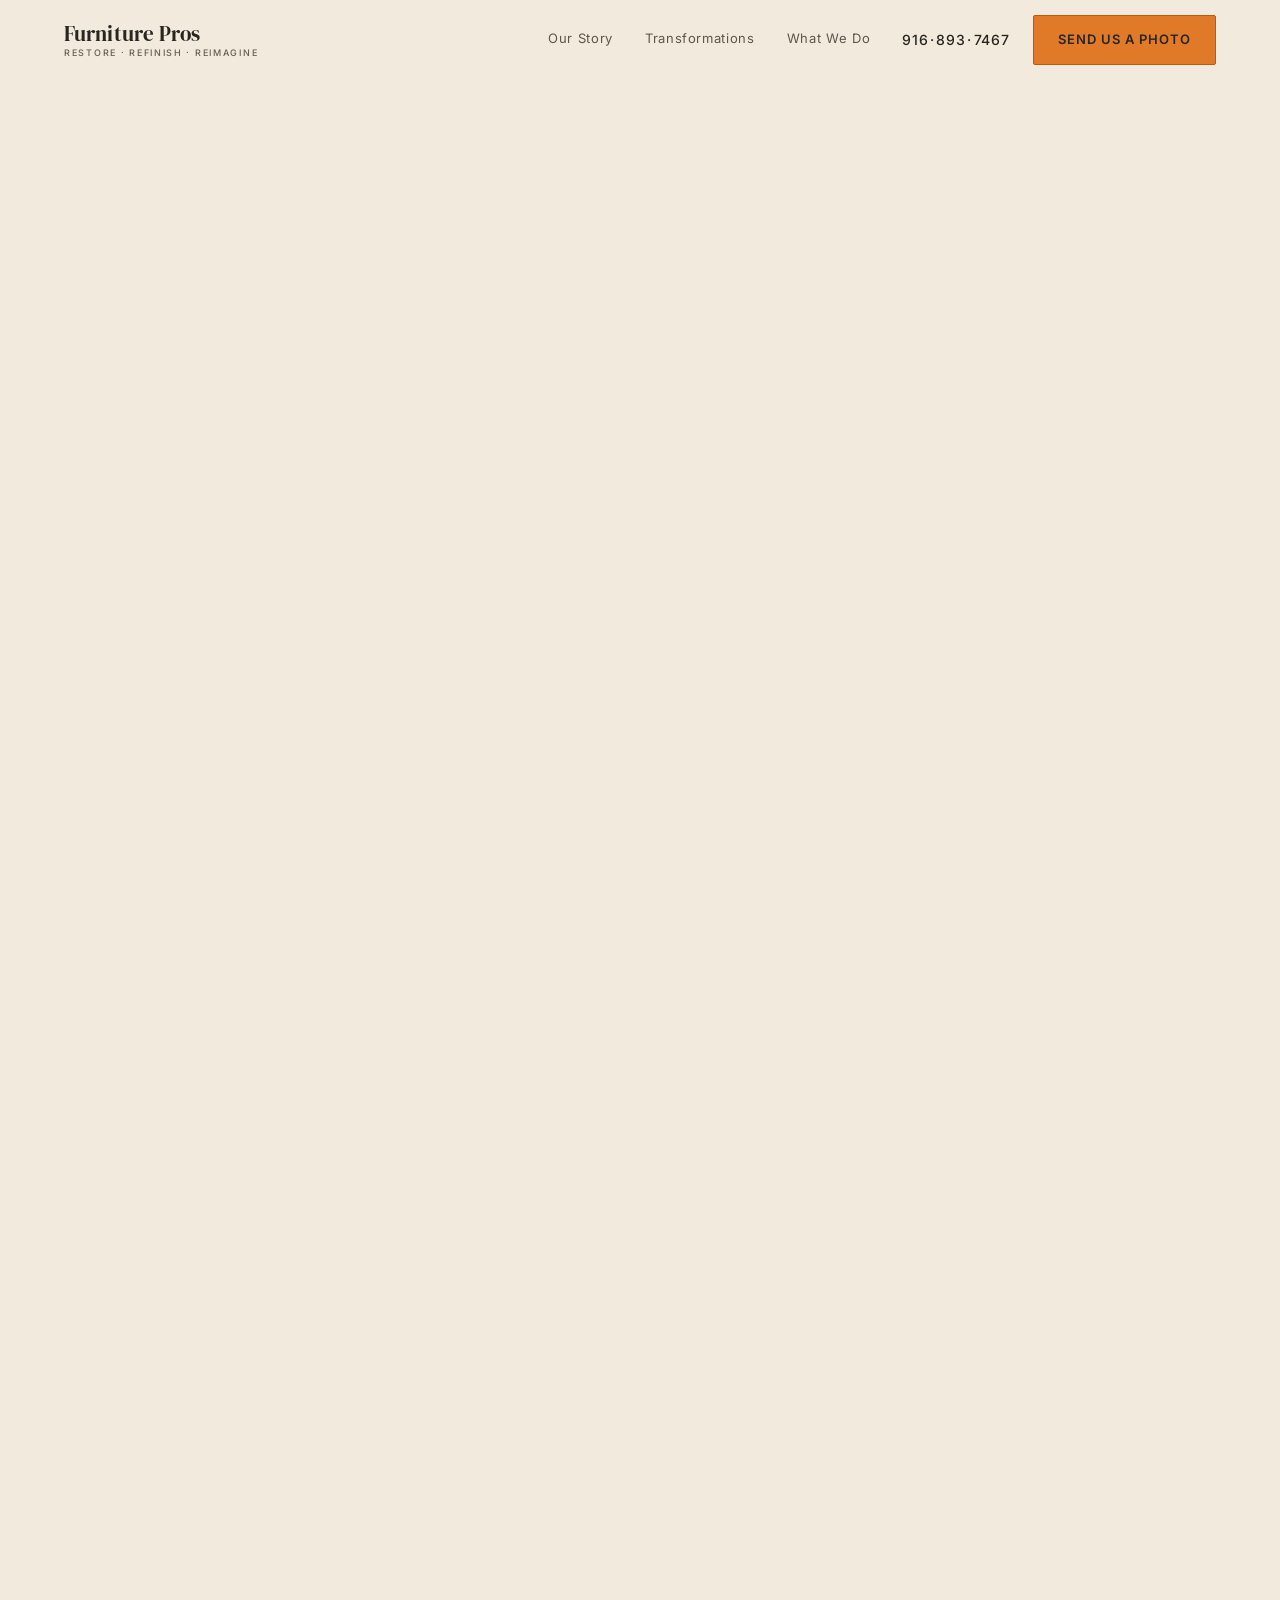
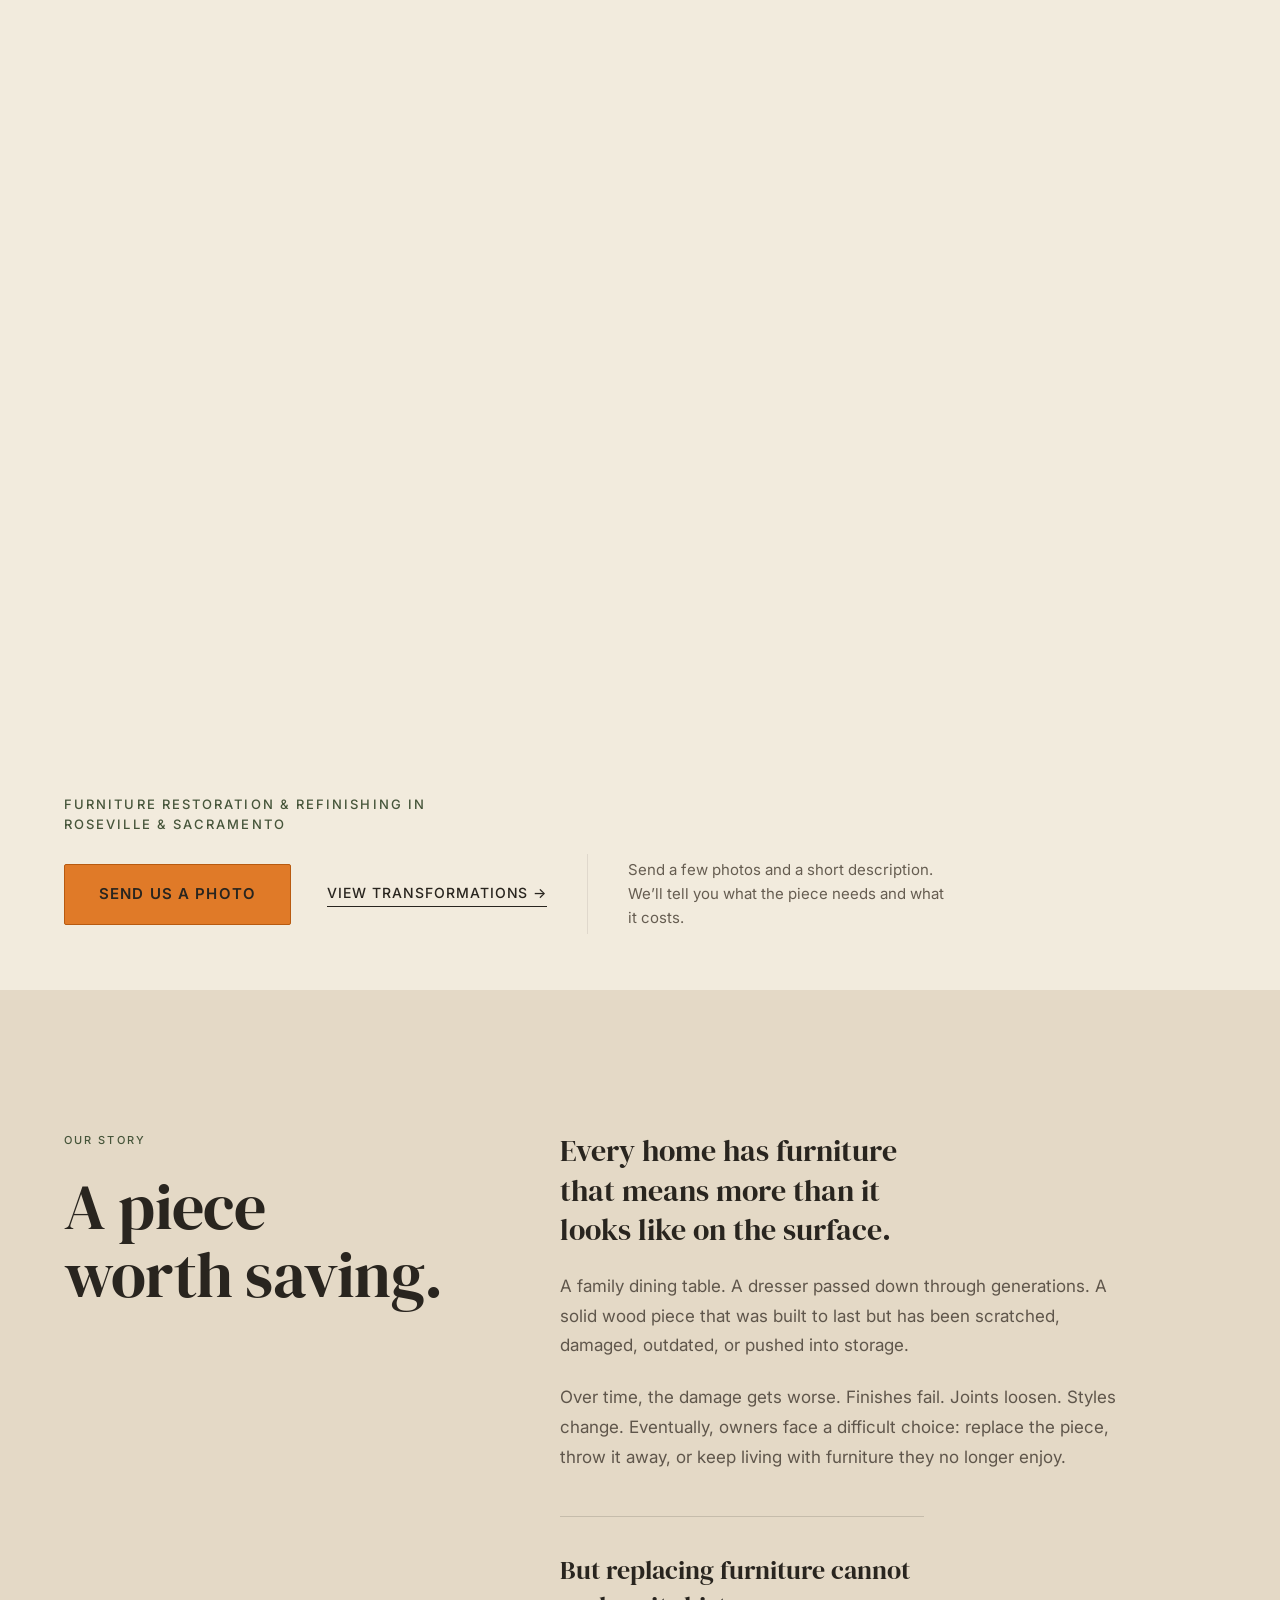
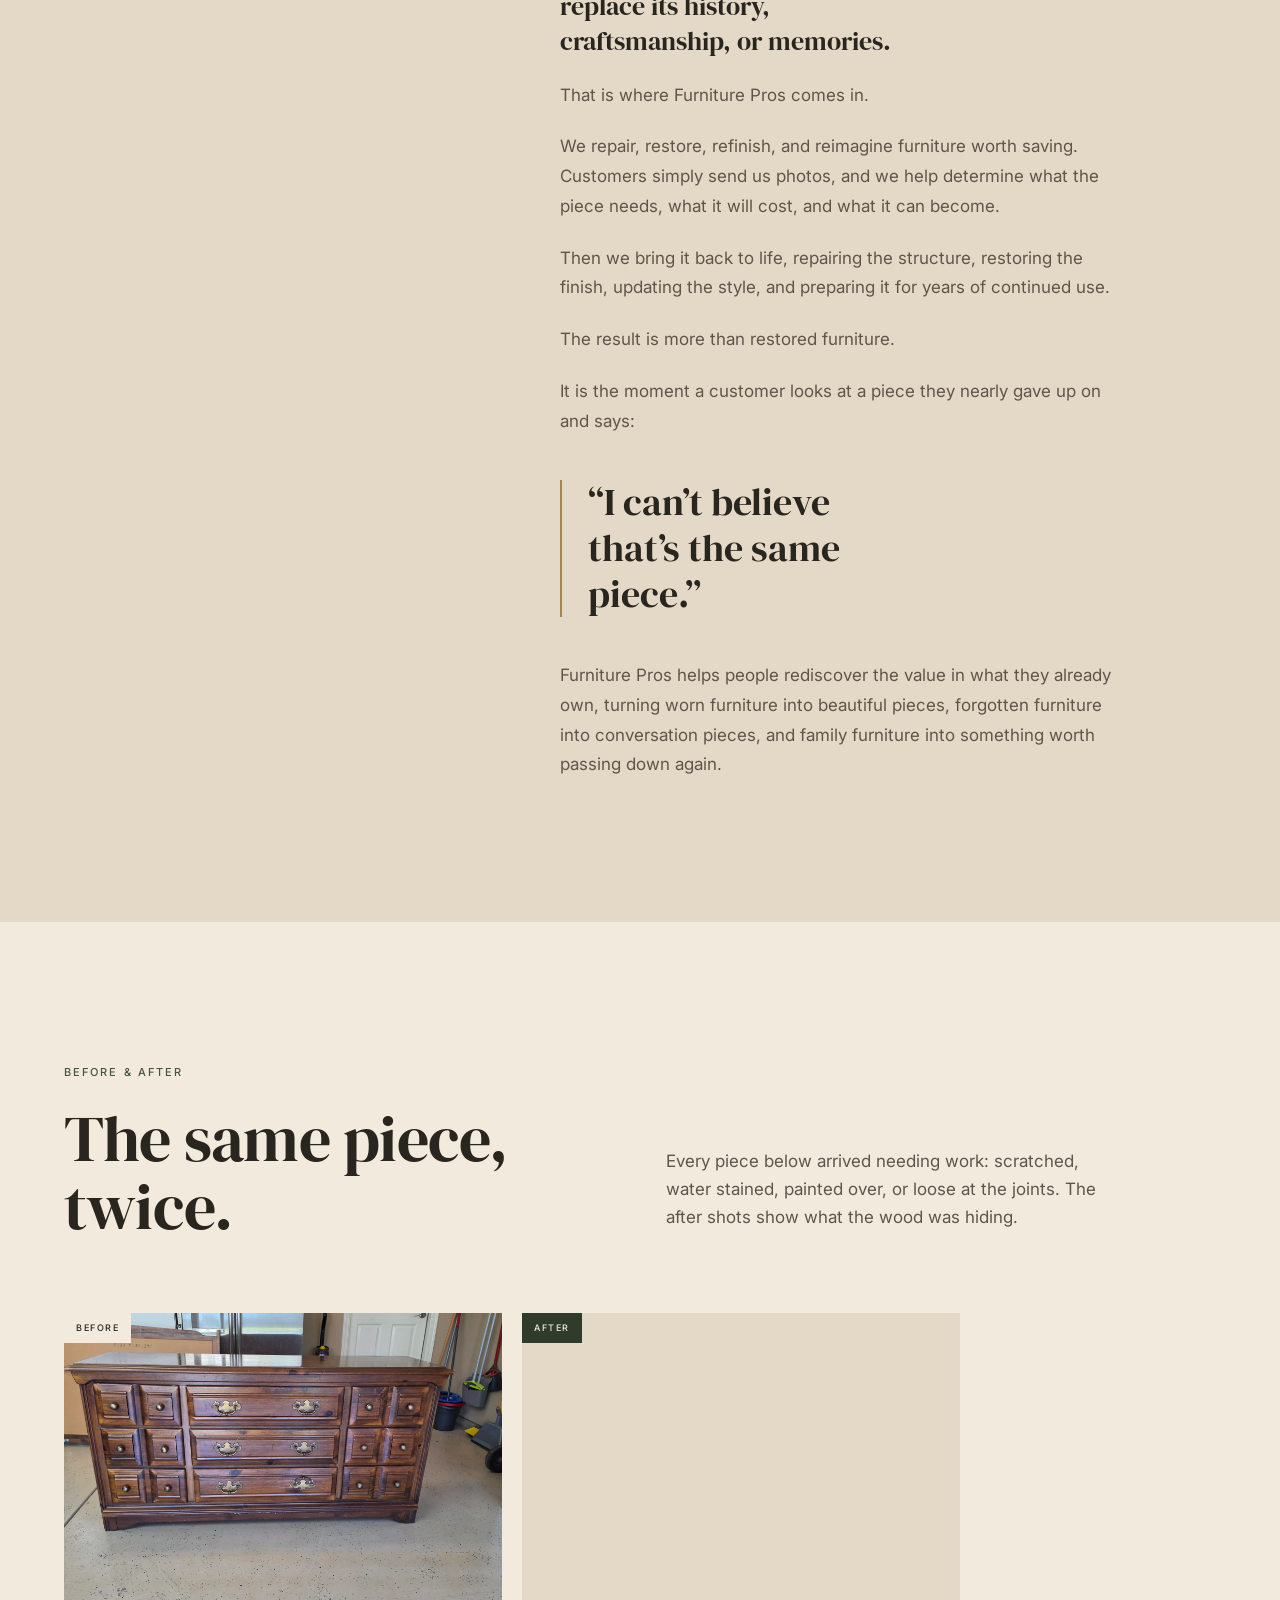
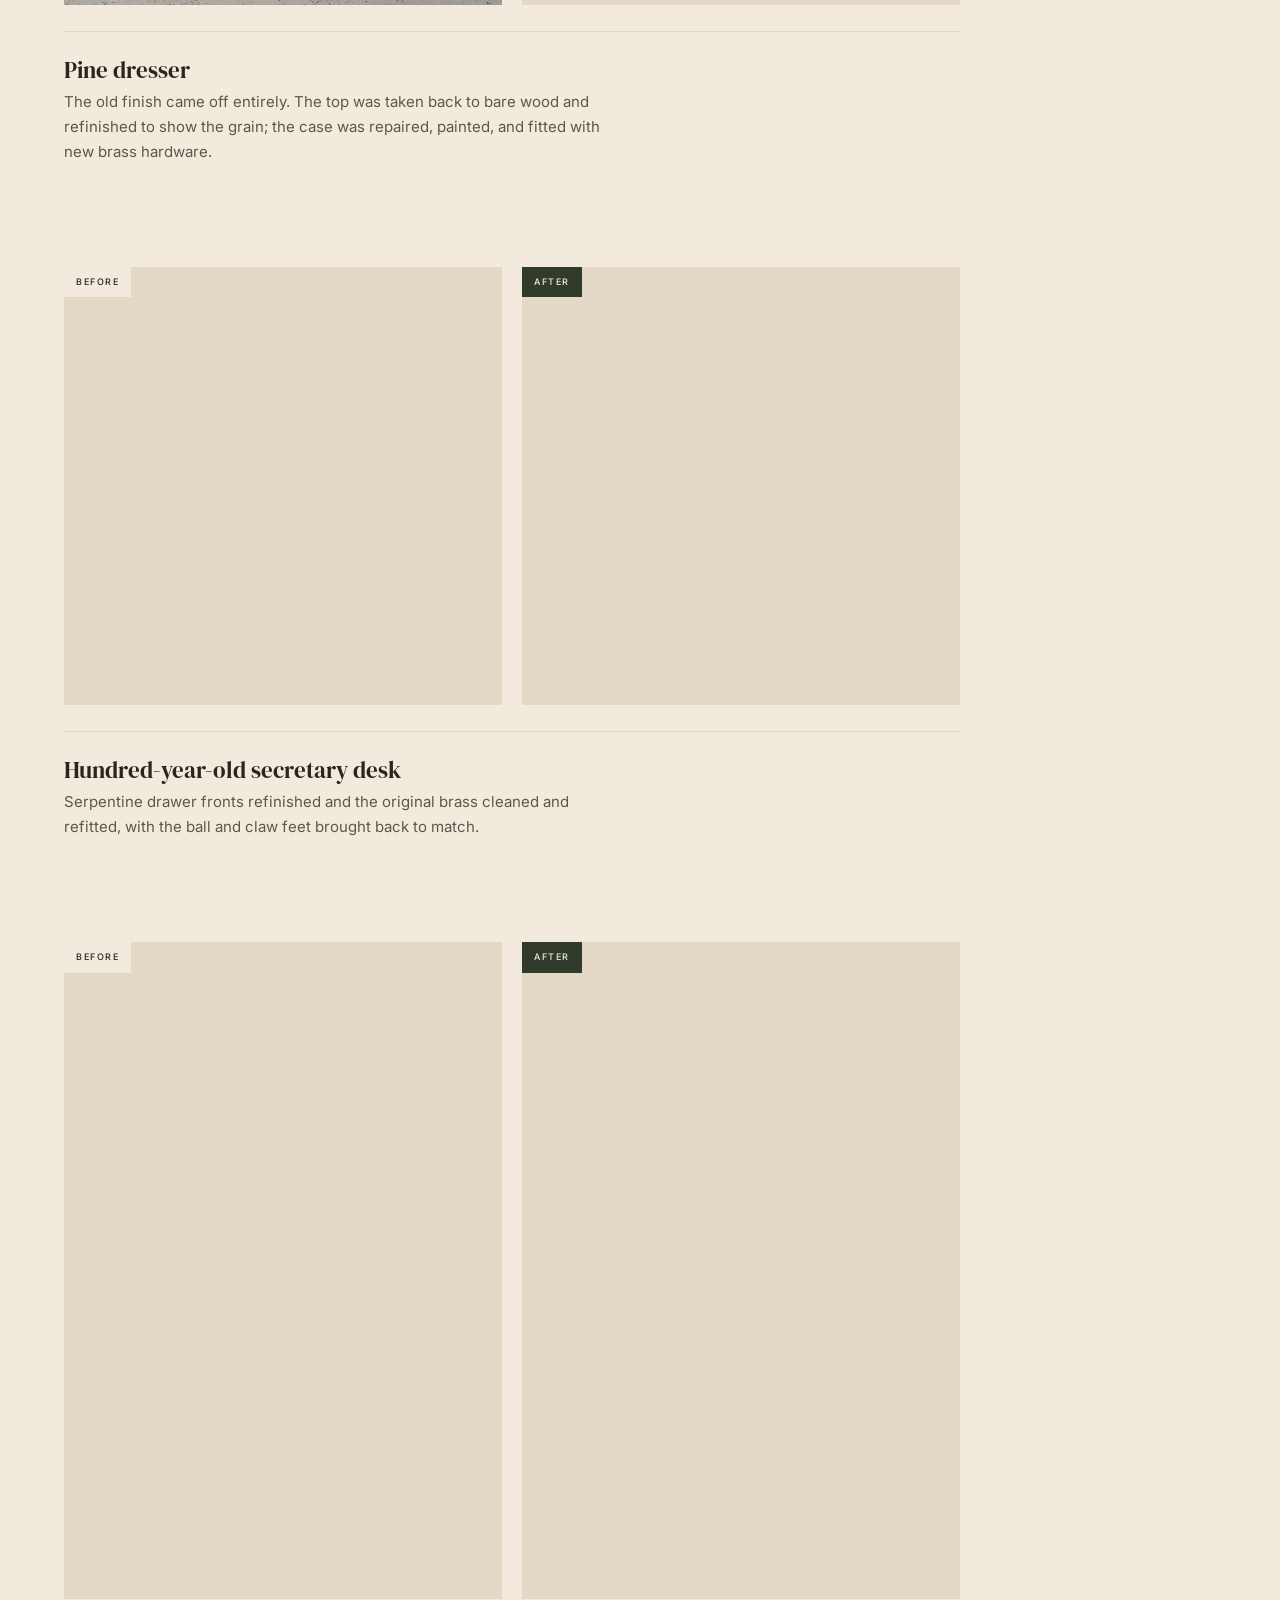
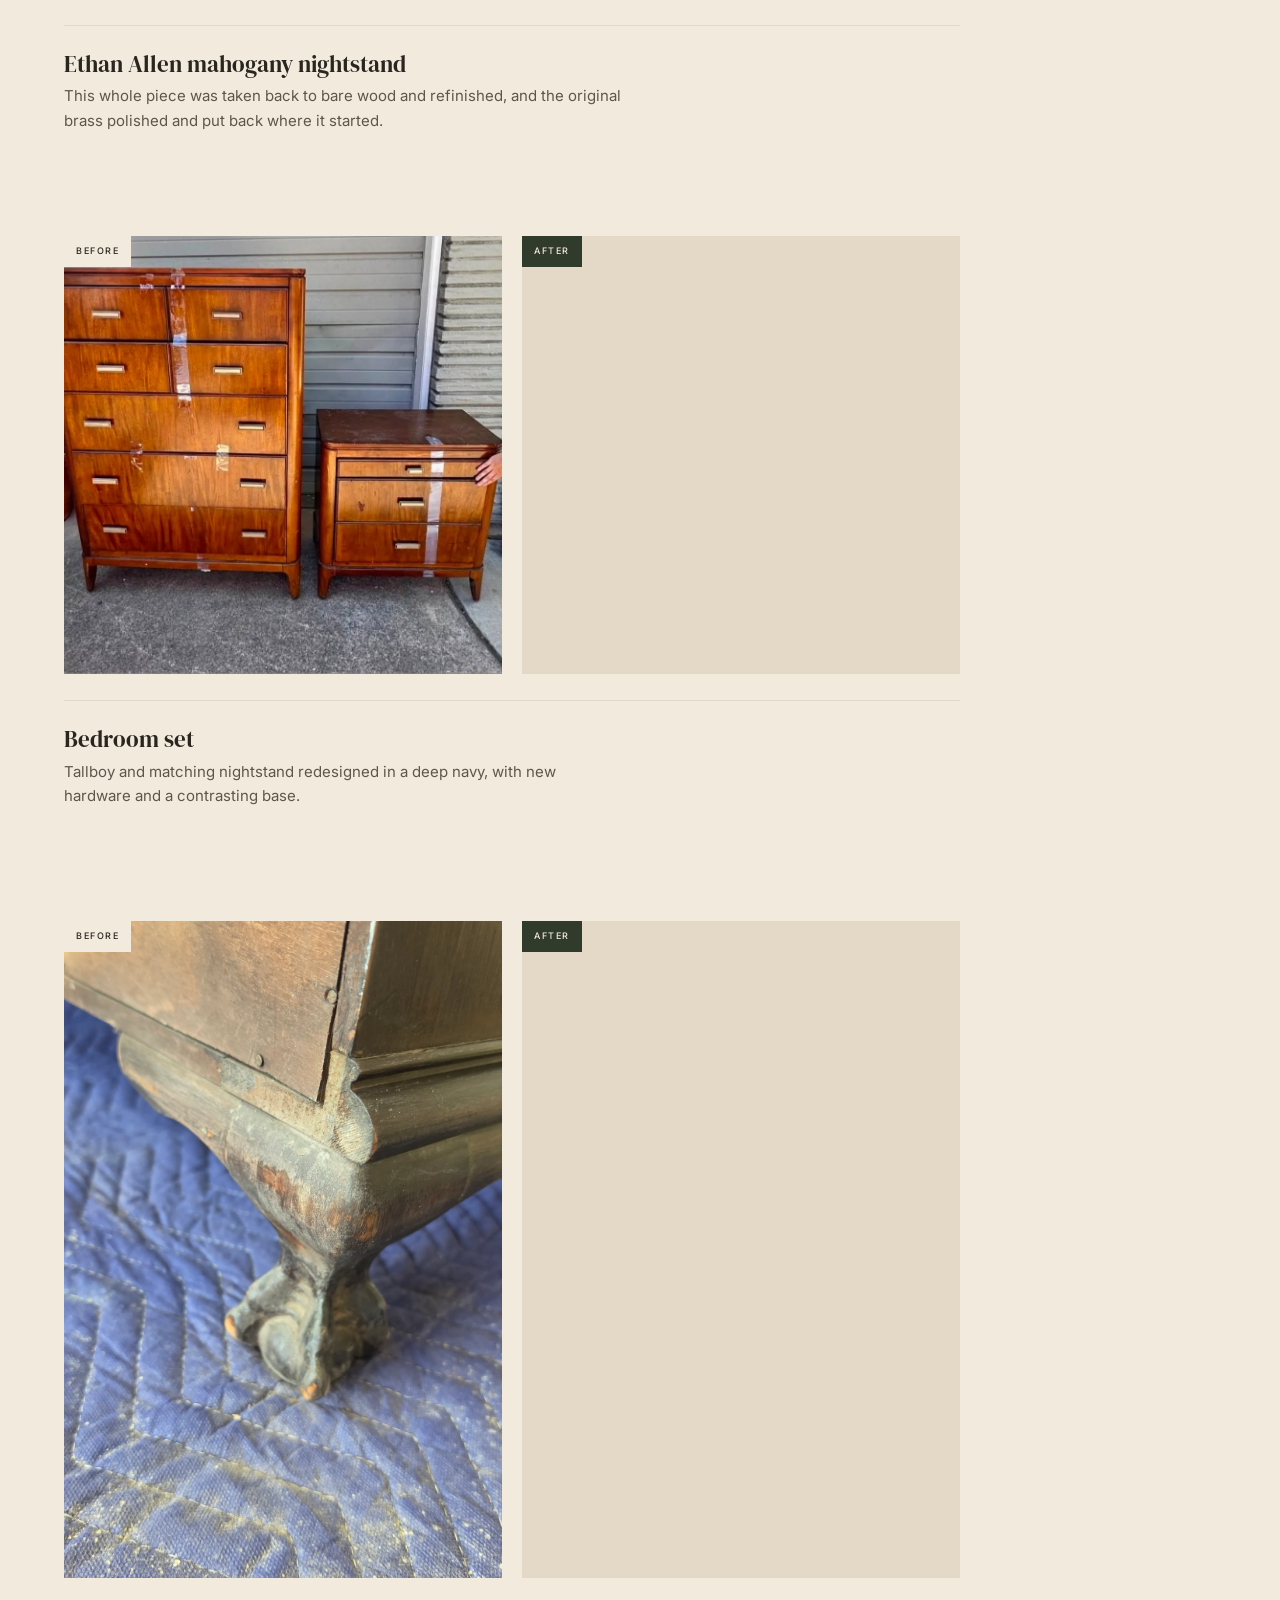
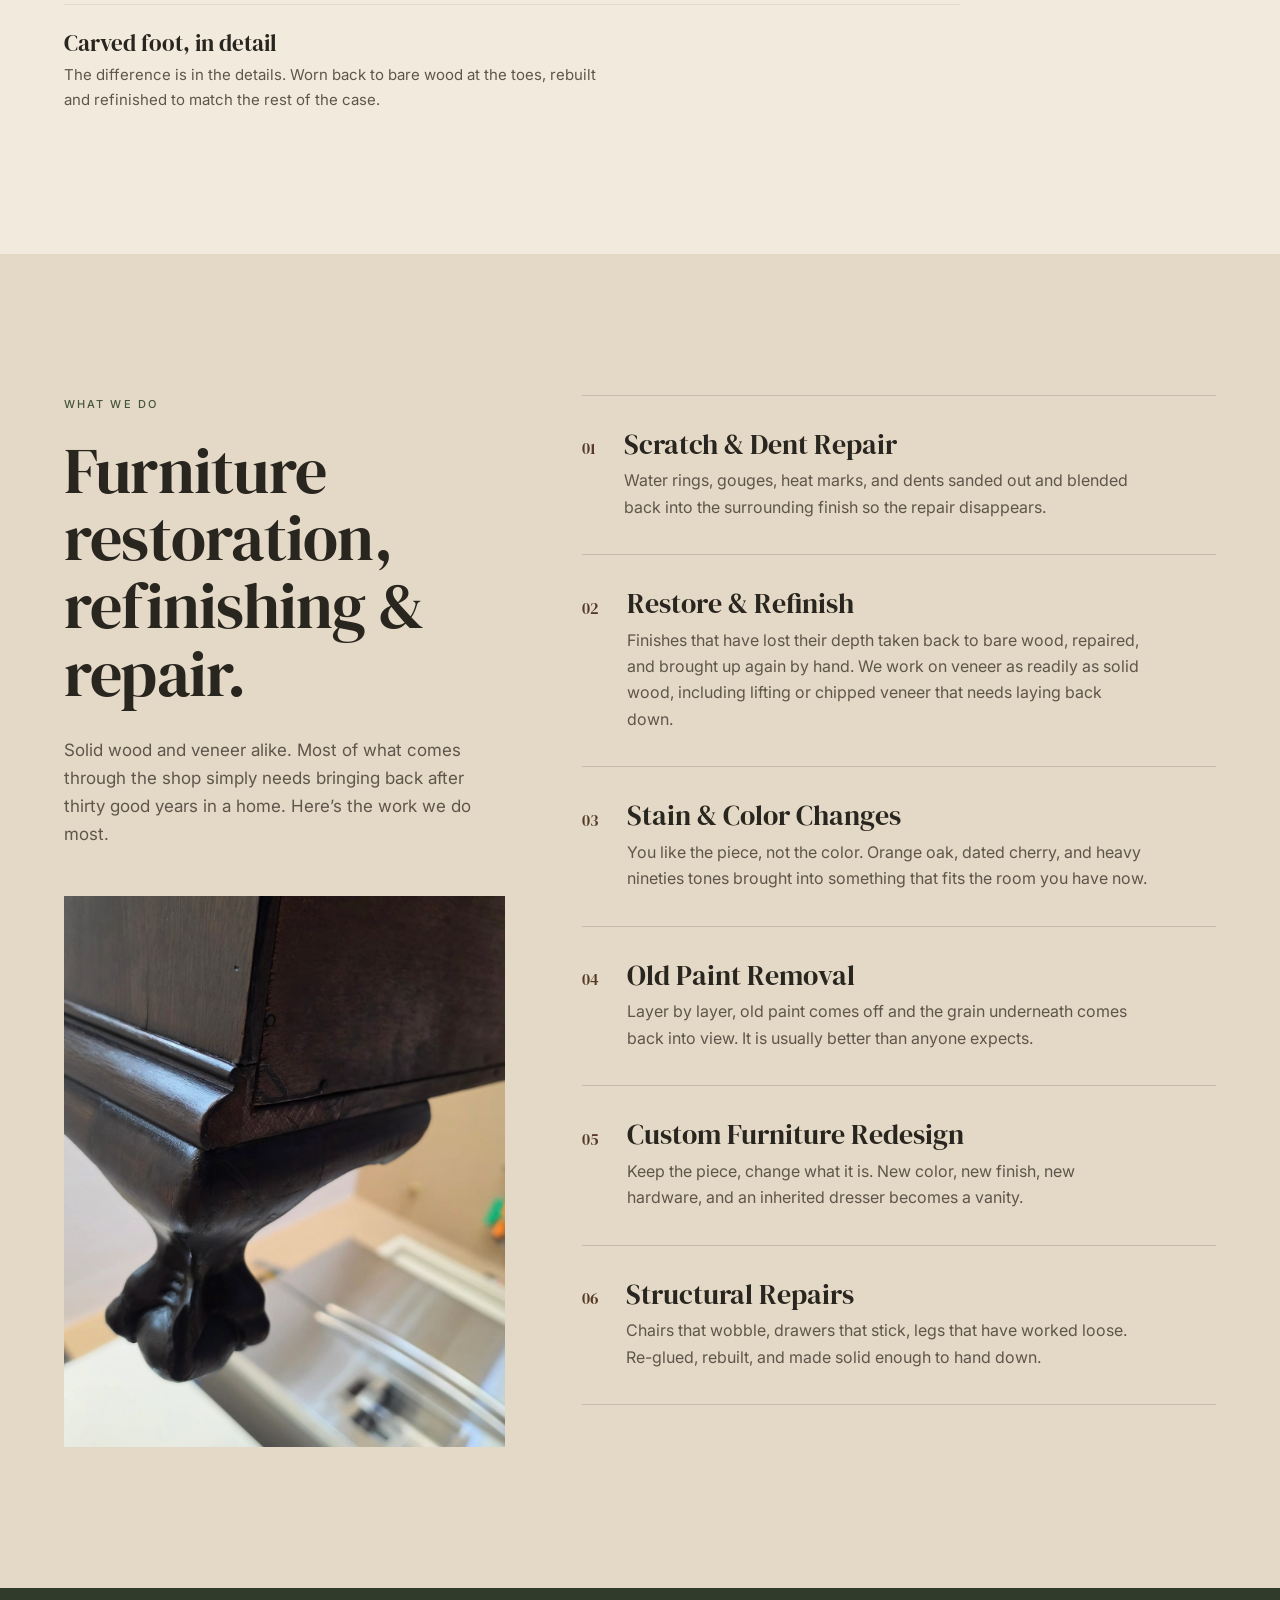
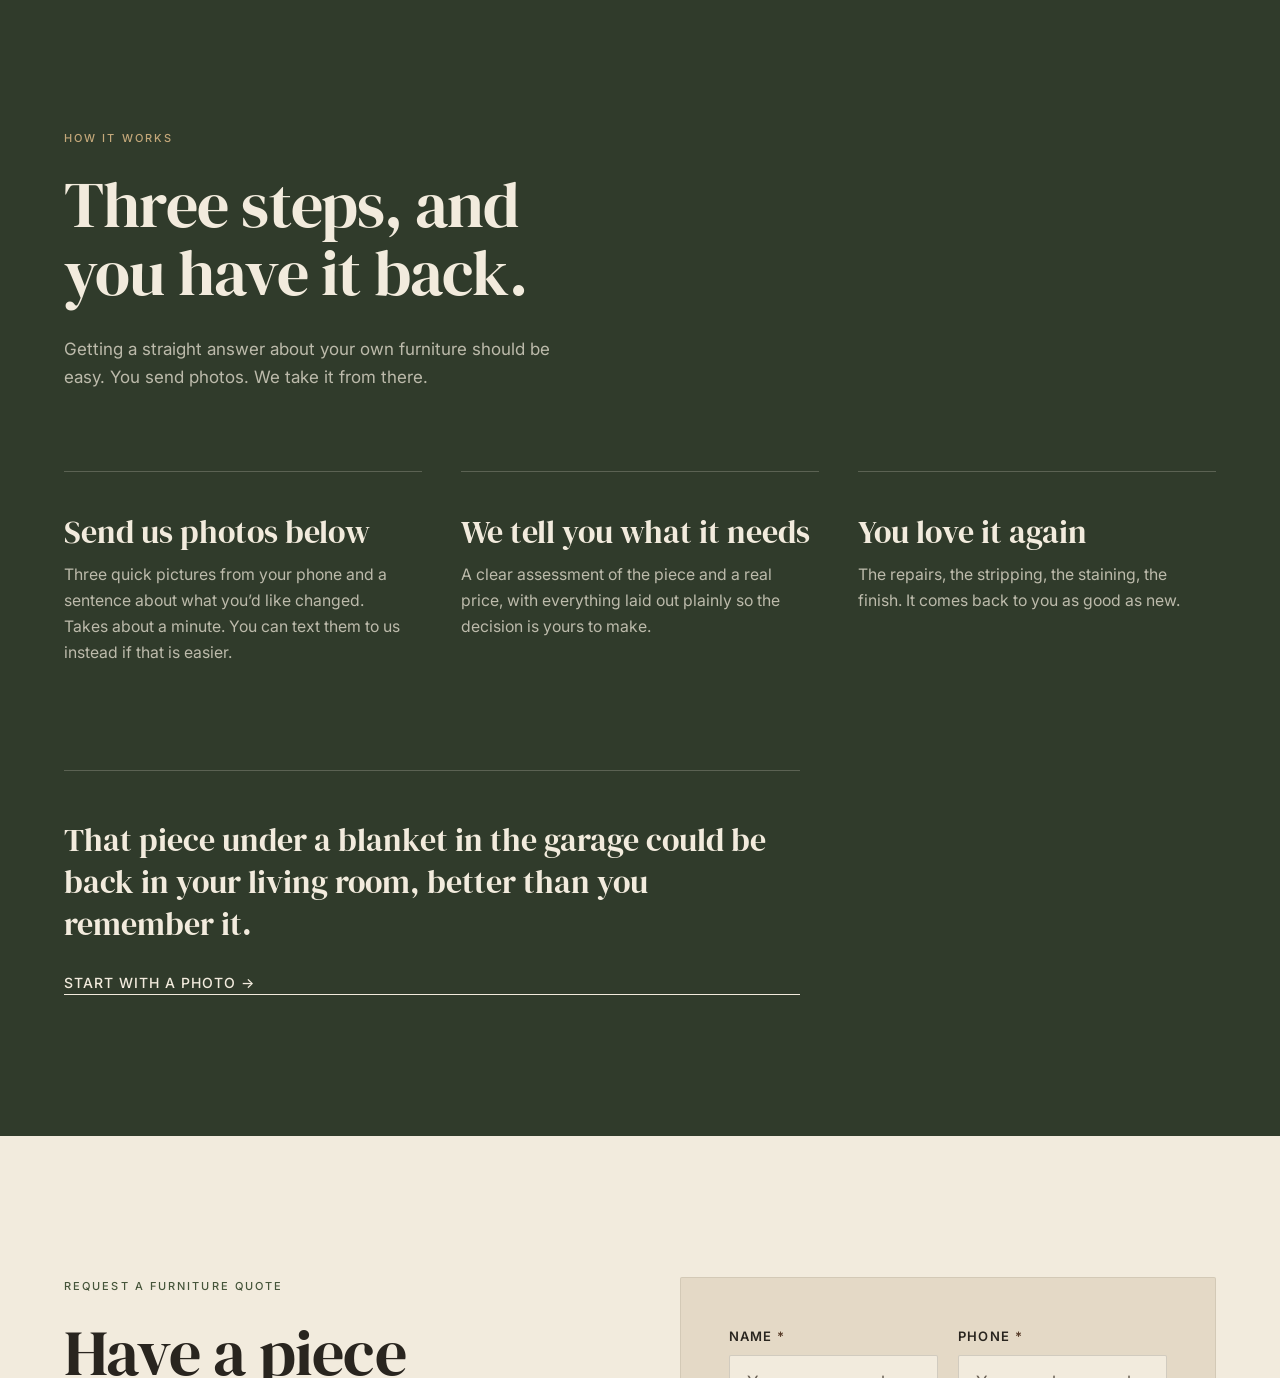
==== commit 3fee6781: "Add form placeholders and make the upload plus an actual button Placeholders as requested: "Your nam" ====
--- a/index.html
+++ b/index.html
@@ -549,26 +549,29 @@
           <div class="qform__row">
             <div class="field">
               <label for="name">Name <span class="req" aria-hidden="true">*</span></label>
-              <input id="name" name="name" type="text" autocomplete="name" required>
+              <input id="name" name="name" type="text" autocomplete="name" required
+                     placeholder="Your name goes here">
               <p class="field__err" data-err-for="name"></p>
             </div>
             <div class="field">
               <label for="phone">Phone <span class="req" aria-hidden="true">*</span></label>
-              <input id="phone" name="phone" type="tel" autocomplete="tel" inputmode="tel" required>
+              <input id="phone" name="phone" type="tel" autocomplete="tel" inputmode="tel" required
+                     placeholder="Your number goes here">
               <p class="field__err" data-err-for="phone"></p>
             </div>
           </div>
 
           <div class="field">
             <label for="email">Email <span class="req" aria-hidden="true">*</span></label>
-            <input id="email" name="email" type="email" autocomplete="email" inputmode="email" required>
+            <input id="email" name="email" type="email" autocomplete="email" inputmode="email" required
+                   placeholder="Your email goes here">
             <p class="field__err" data-err-for="email"></p>
           </div>
 
           <div class="field">
             <label for="description">Tell us about the piece <span class="req" aria-hidden="true">*</span></label>
             <textarea id="description" name="description" rows="5" required
-              placeholder="What is it, what shape is it in, and what would you like done?"></textarea>
+              placeholder="Describe your vision. How do you see the piece looking when you get it back?"></textarea>
             <p class="field__err" data-err-for="description"></p>
           </div>
 
--- a/assets/css/styles.css
+++ b/assets/css/styles.css
@@ -773,9 +773,10 @@
   place-items: center;
   width: 1.75rem;
   height: 1.75rem;
-  border: 1px solid var(--walnut);
+  border: 1px solid var(--cta-edge);
   border-radius: 50%;
-  color: var(--walnut);
+  background: var(--cta);
+  color: var(--cta-ink);
   font-size: 1.25rem;
   line-height: 1;
 }
@@ -795,7 +796,7 @@
   justify-content: center;
   gap: 0.5rem;
   aspect-ratio: 1;
-  border: 1px dashed rgba(41, 37, 31, 0.28);
+  border: 2px dashed rgba(41, 37, 31, 0.6);
   border-radius: var(--radius);
   background: var(--ivory);
   cursor: pointer;
@@ -804,9 +805,23 @@
   color: var(--ink-soft) !important;
   transition: border-color 0.25s var(--ease), background 0.25s var(--ease);
 }
-.slot__label:hover { border-color: var(--olive); background: #F7F2E7; }
+.slot__label:hover { border-color: var(--cta-edge); background: #F7F2E7; }
 .slot__input:focus-visible + .slot__label { outline: 2px solid var(--olive); outline-offset: 2px; }
-.slot__icon { font-size: 2.25rem; line-height: 1; color: var(--walnut); }
+/* A bare "+" does not read as a button to someone who has not met one. Give it
+   the same orange as every other call to action on the page. */
+.slot__icon {
+  display: grid;
+  place-items: center;
+  width: 2.75rem;
+  height: 2.75rem;
+  border-radius: 50%;
+  background: var(--cta);
+  border: 1px solid var(--cta-edge);
+  color: var(--cta-ink);
+  font-size: 1.75rem;
+  font-weight: 500;
+  line-height: 1;
+}
 .slot__text { font-size: 0.8125rem; letter-spacing: 0.08em; }
 
 .slot__preview { position: relative; aspect-ratio: 1; border-radius: var(--radius); overflow: hidden; }
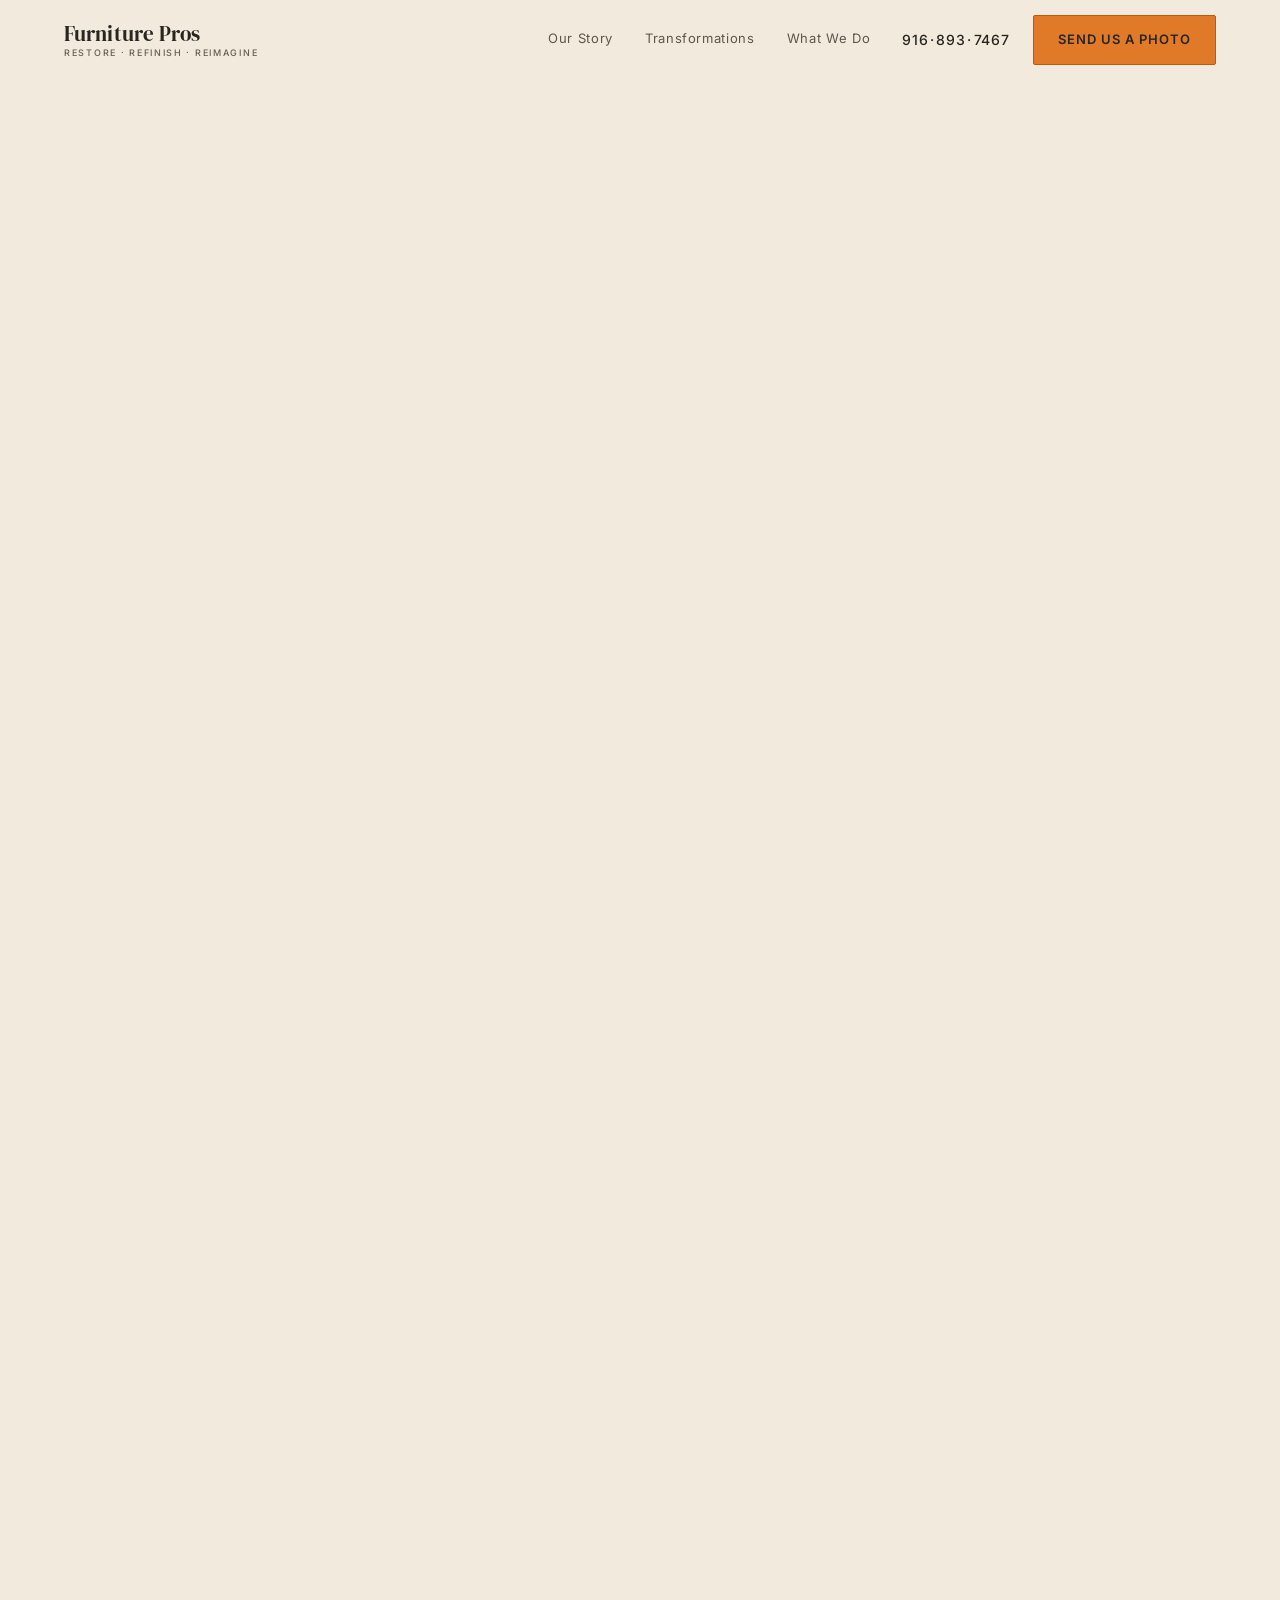
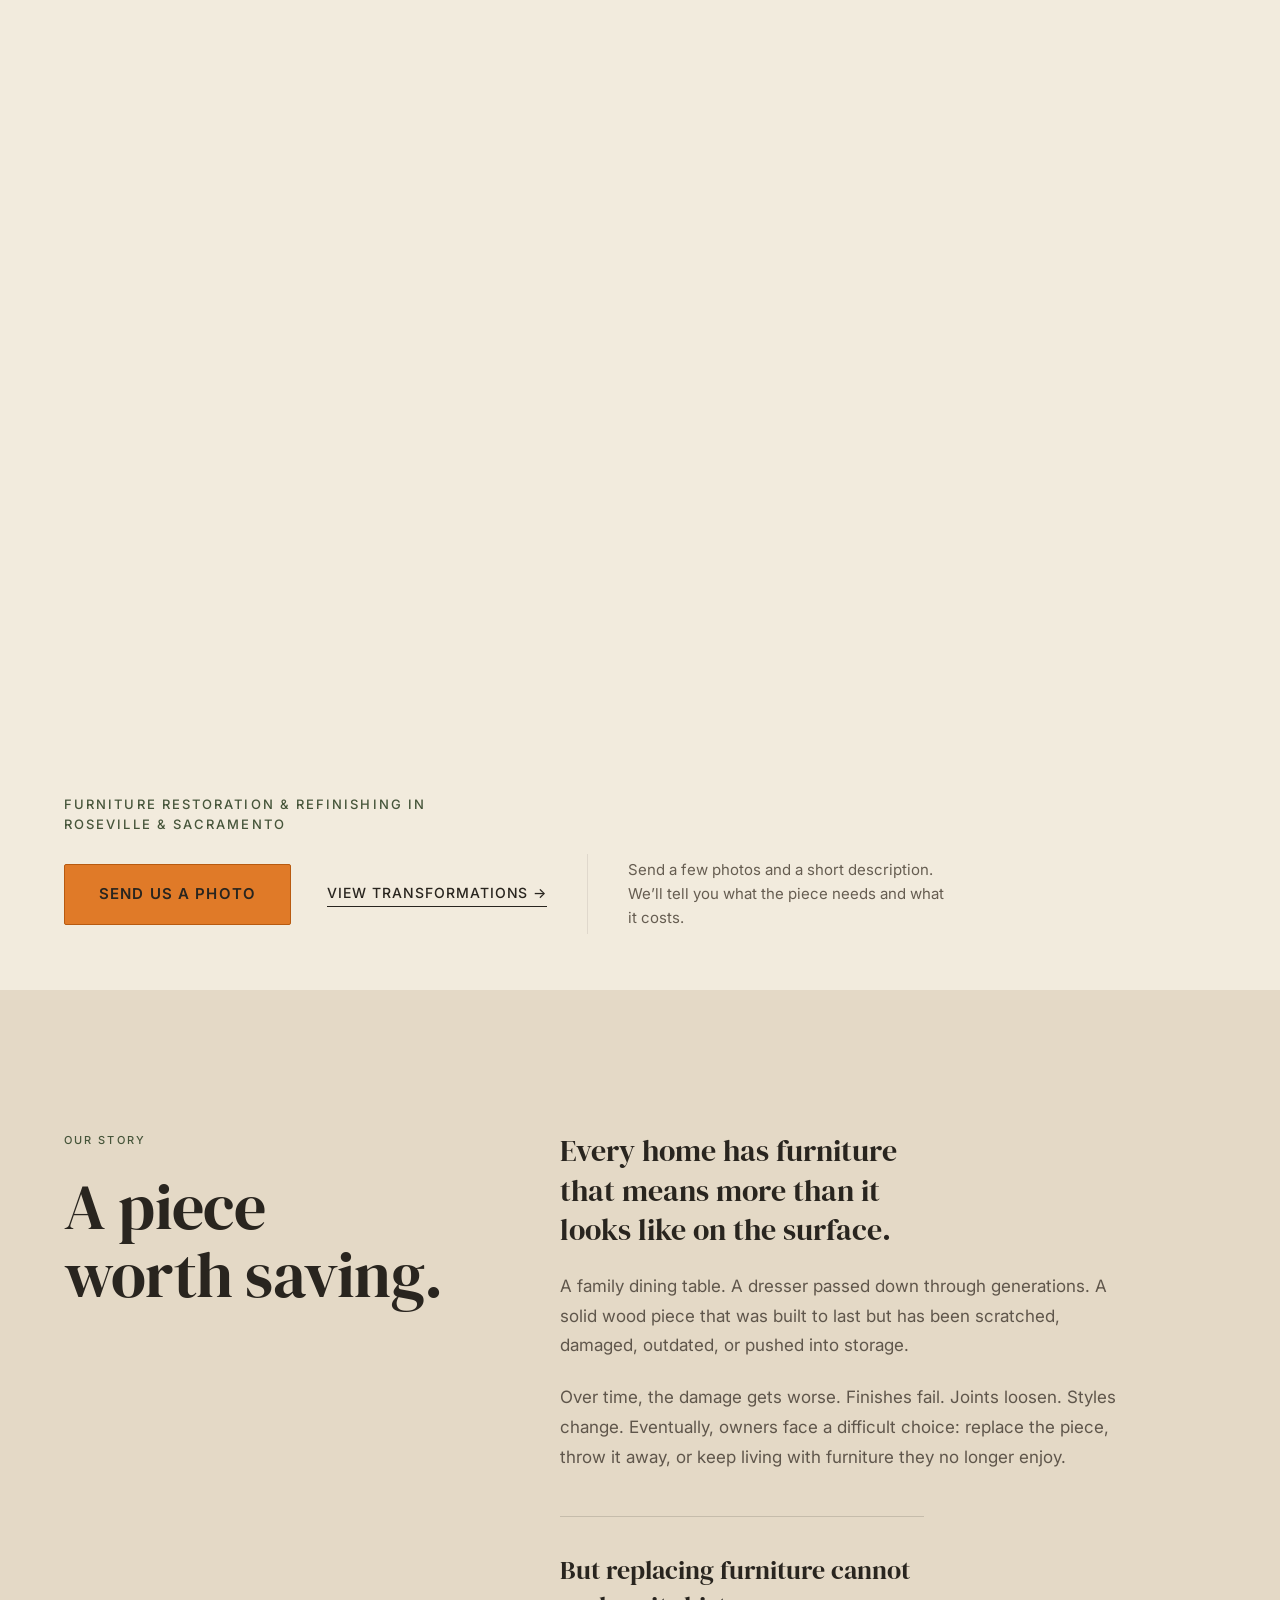
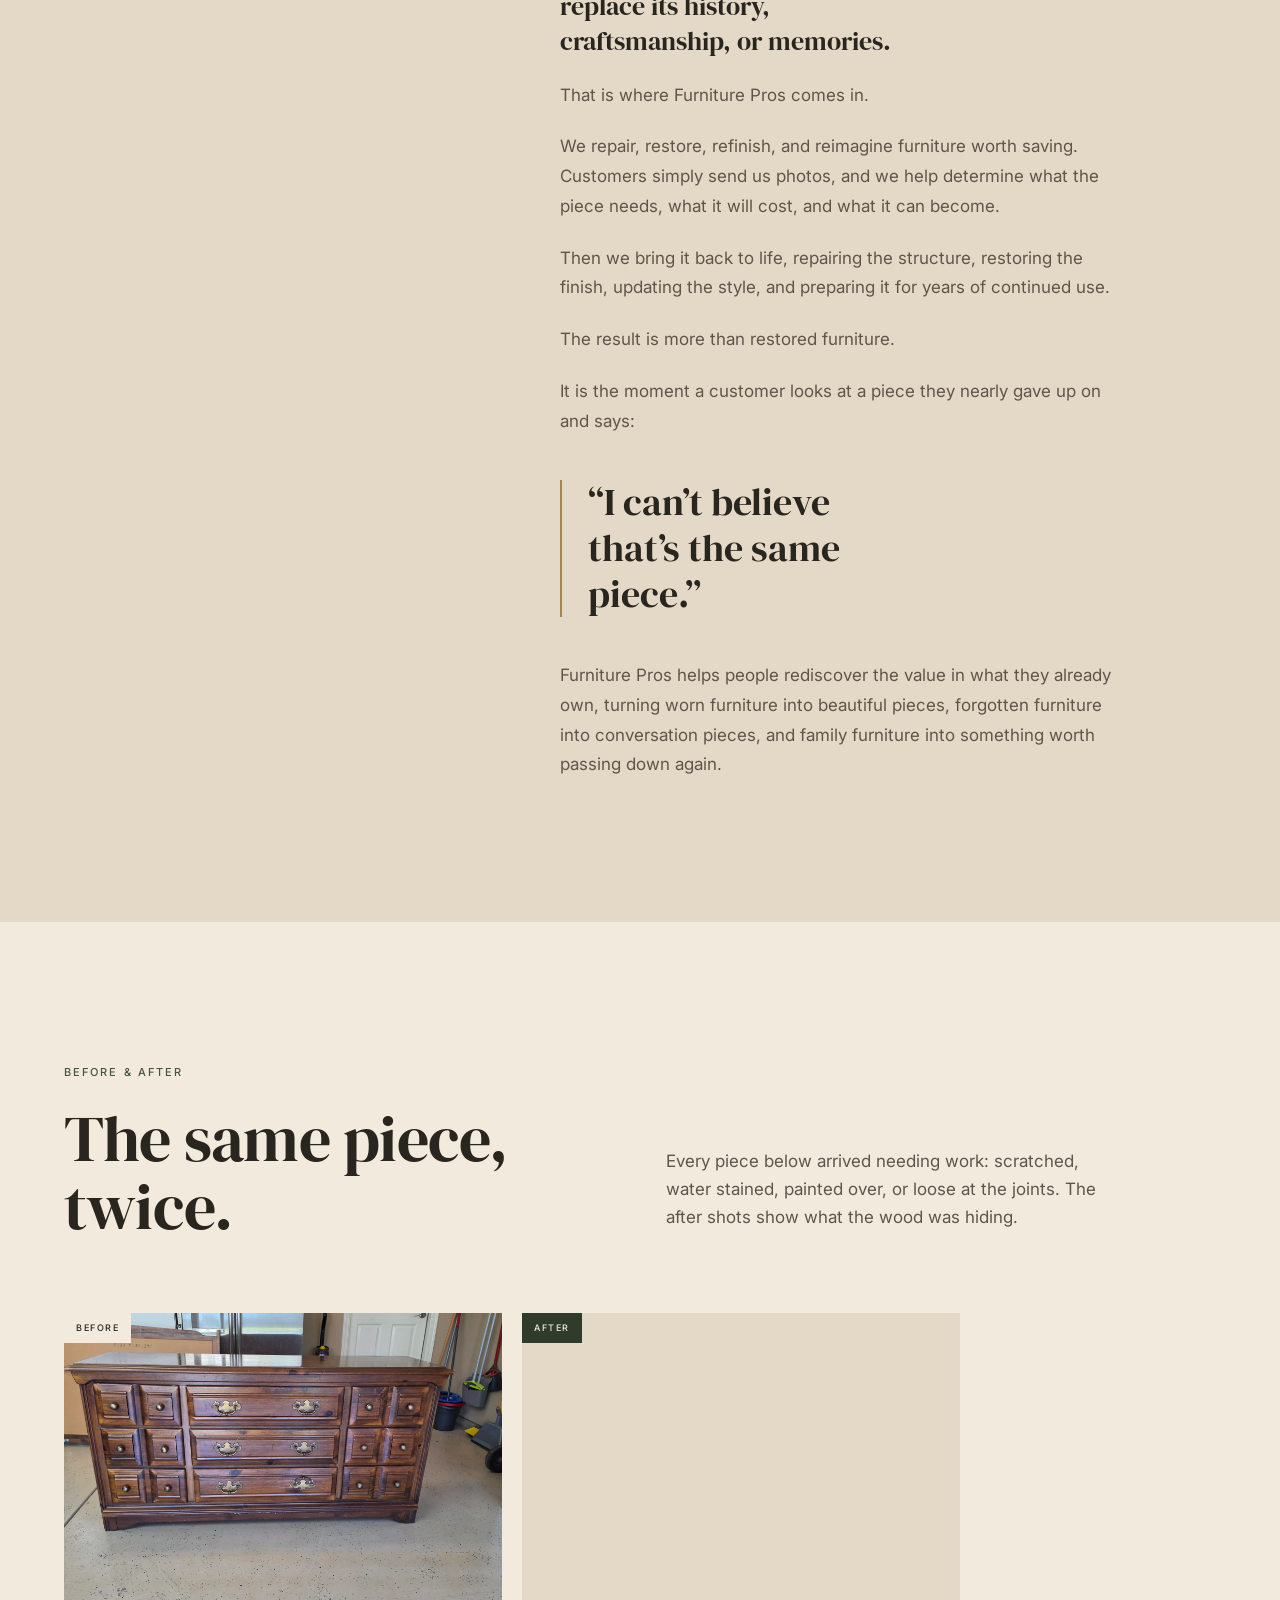
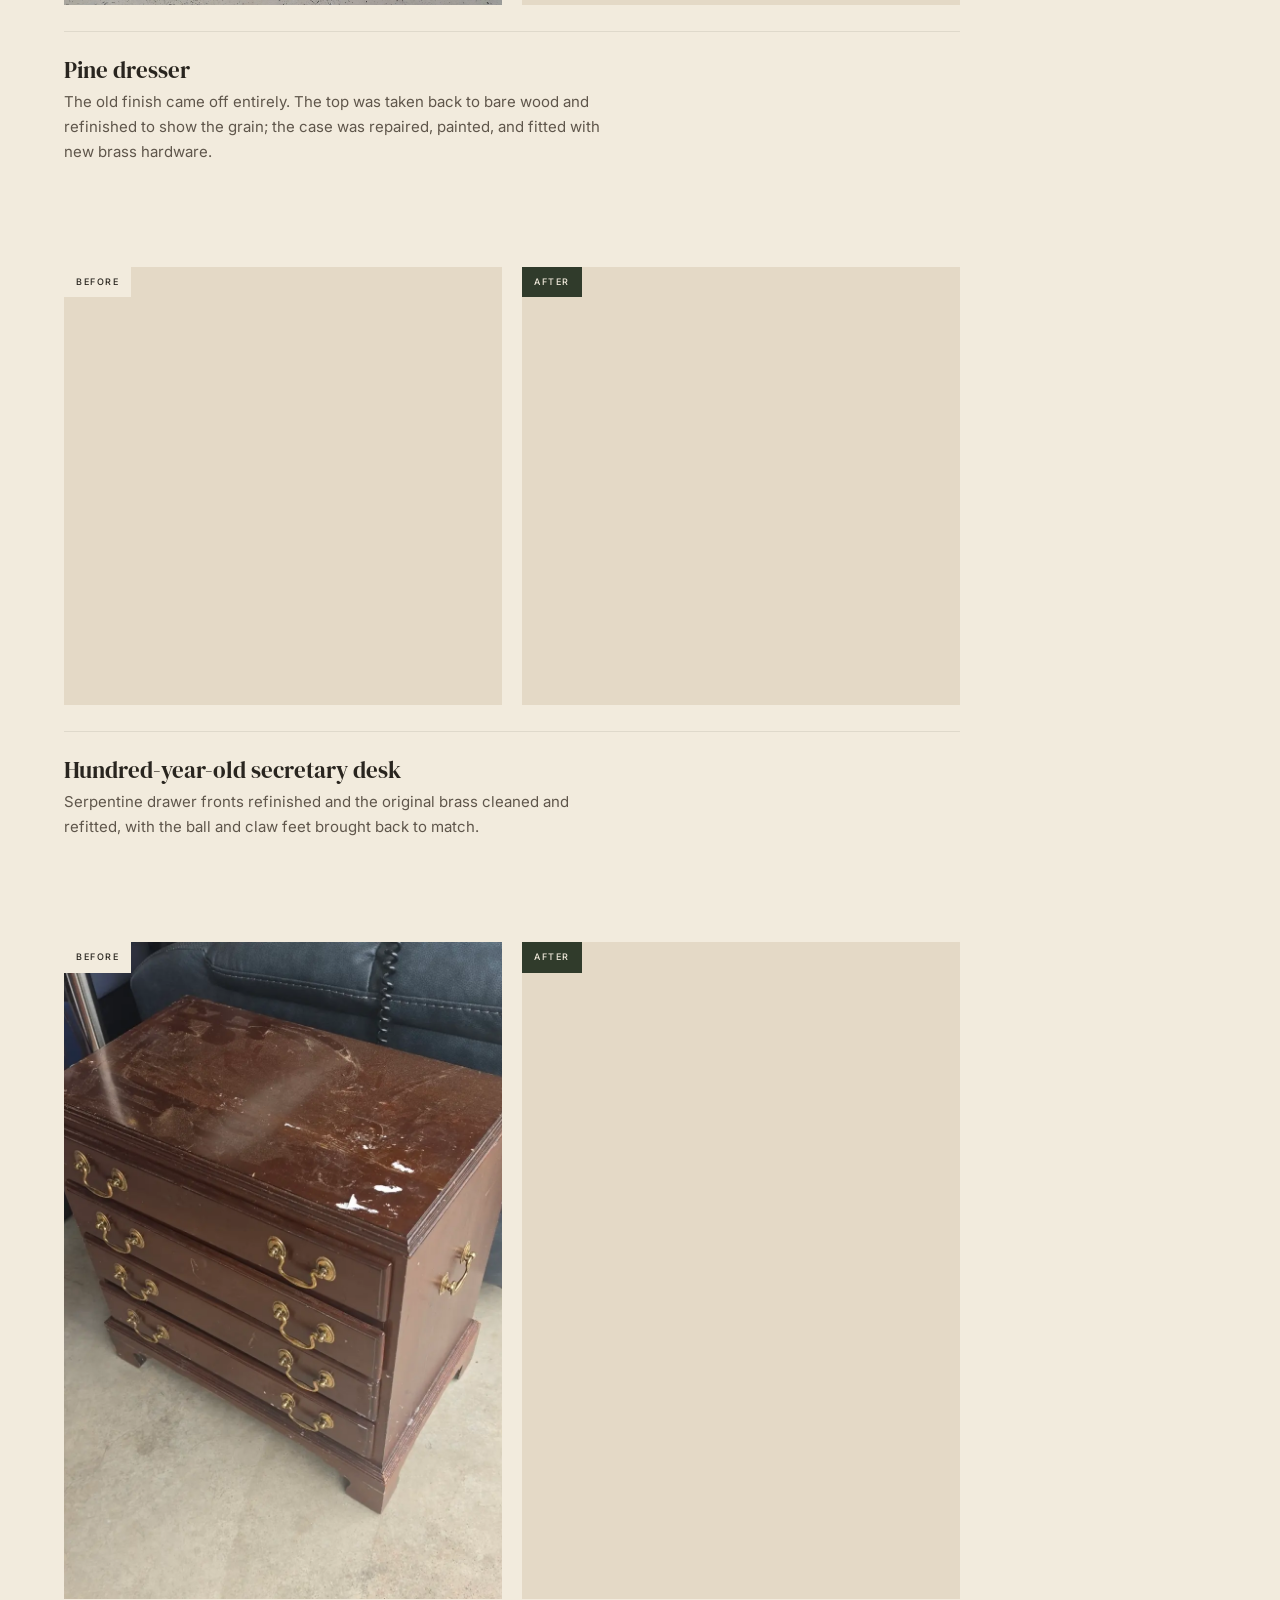
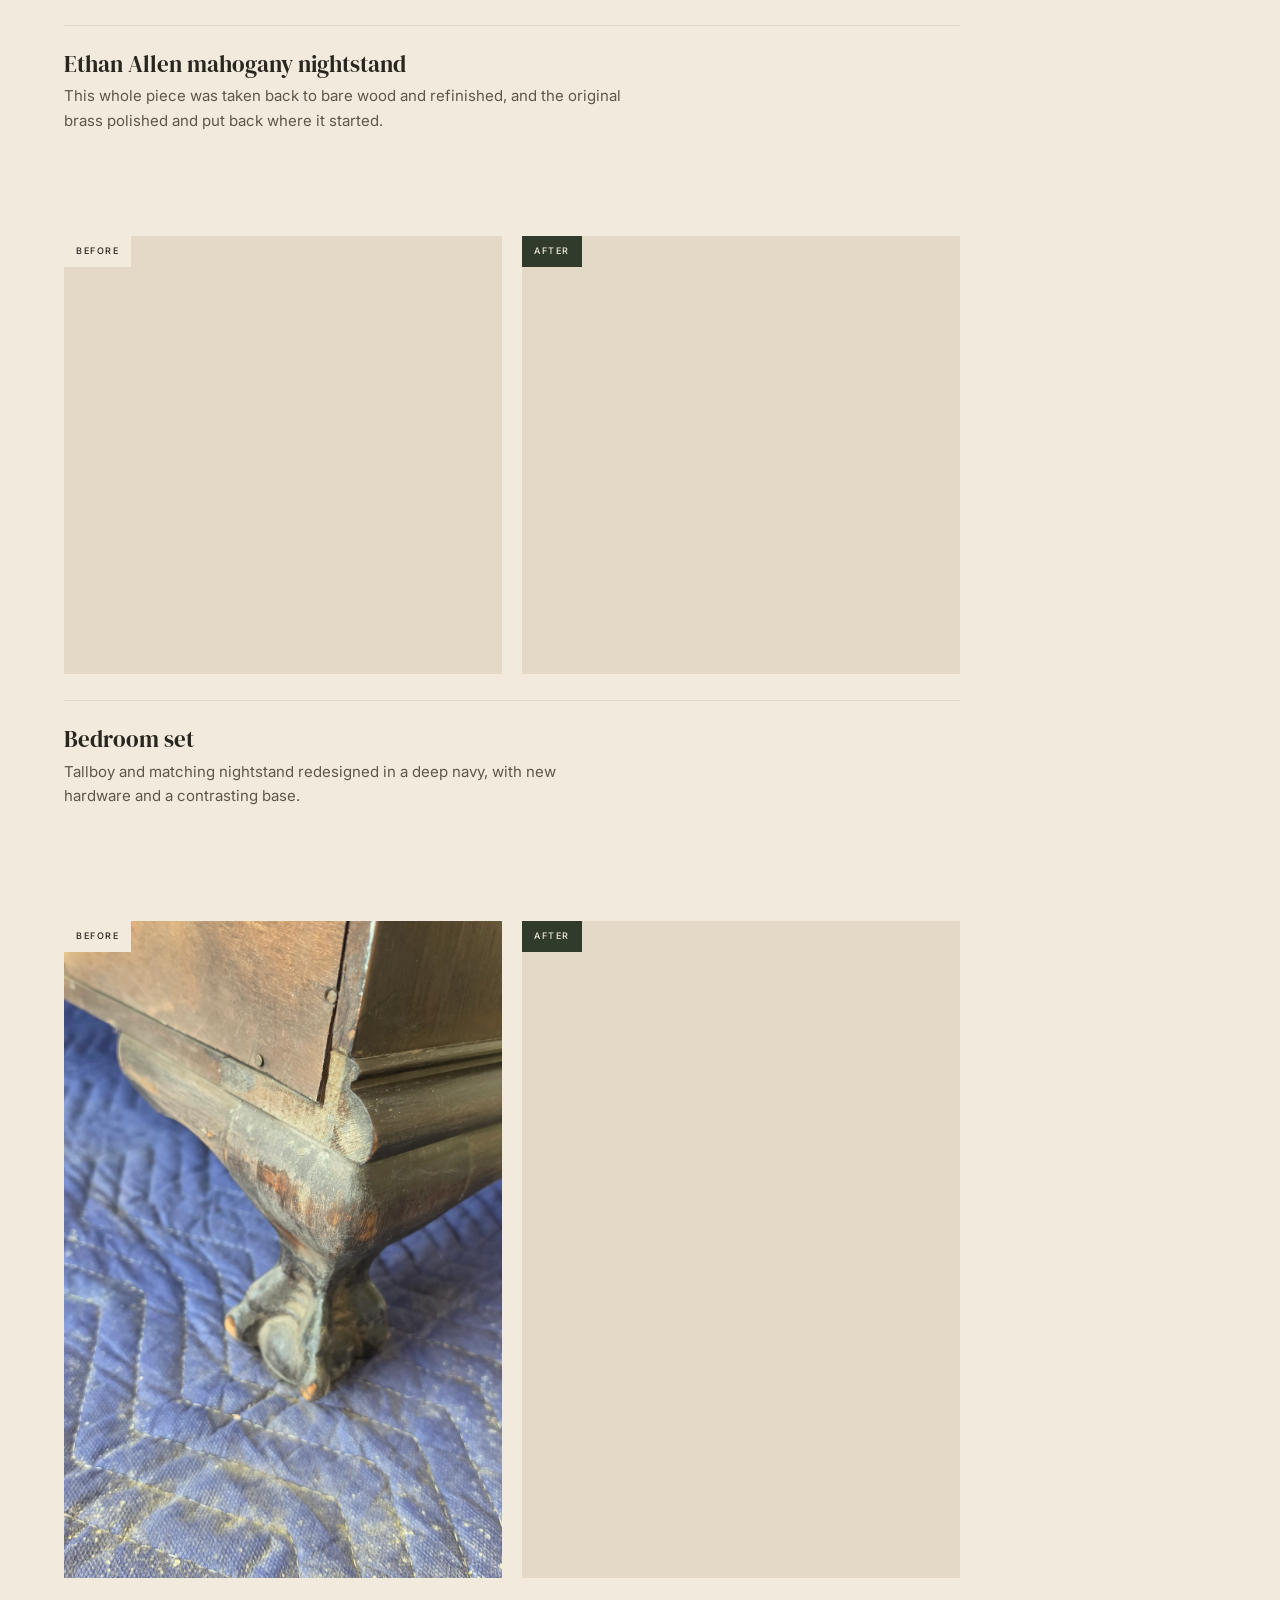
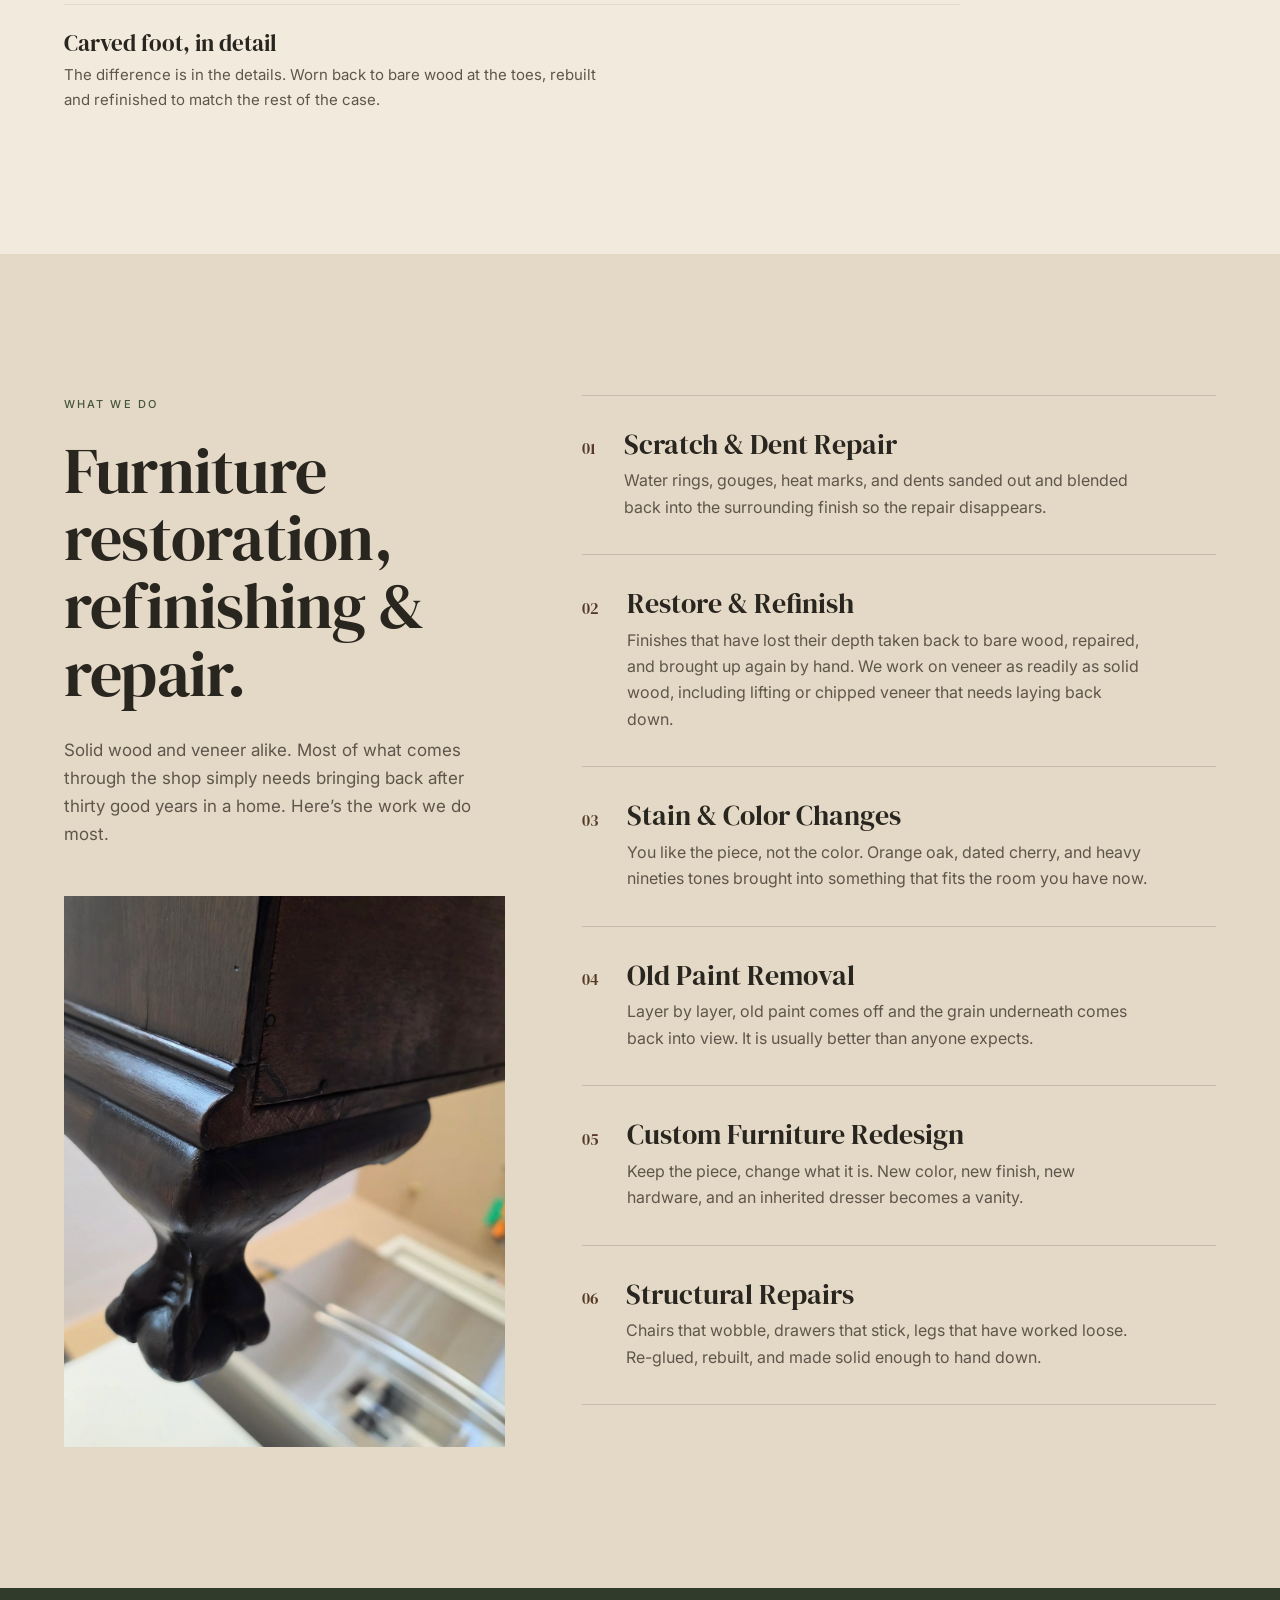
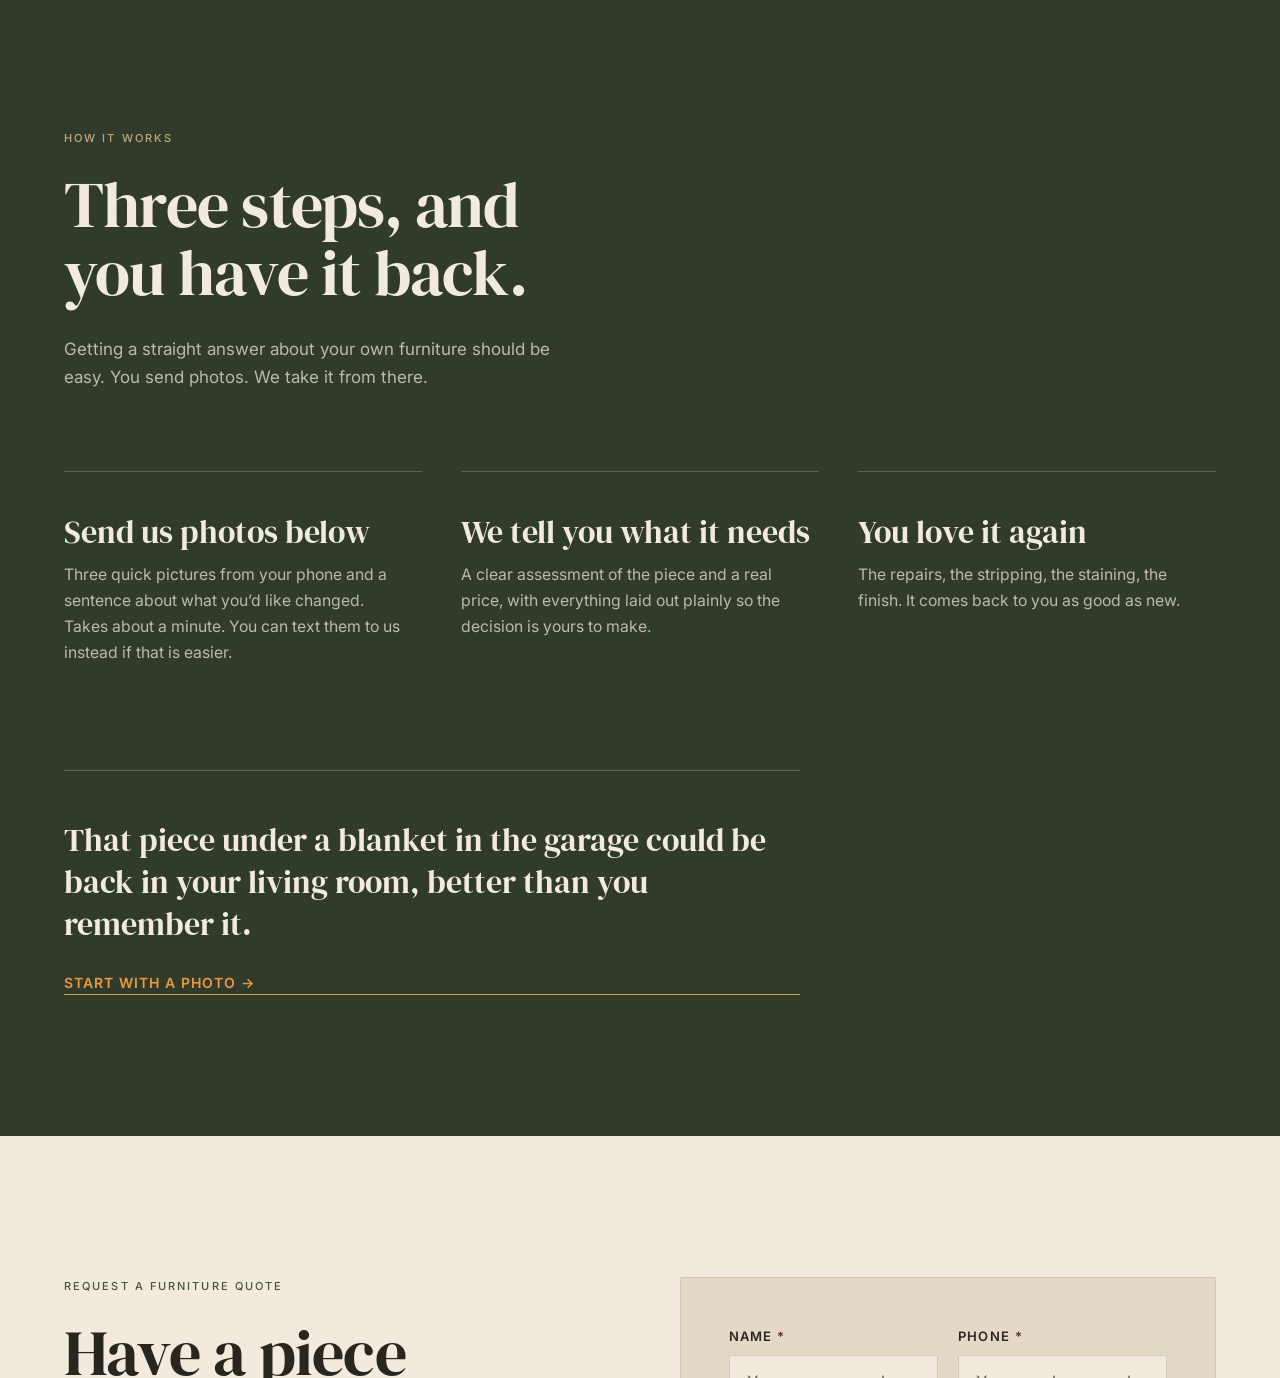
==== commit 4c7a2786: "Turn the How It Works call to action orange "Start with a photo" now matches the rest of the calls t" ====
--- a/index.html
+++ b/index.html
@@ -508,7 +508,7 @@
       <p class="plan__stakes reveal">
         That piece under a blanket in the garage could be back in your living room,
         better than you remember it.
-        <a class="link-arrow link-arrow--light" href="#quote">Start with a photo</a>
+        <a class="link-arrow link-arrow--cta" href="#quote">Start with a photo</a>
       </p>
 
     </div>
--- a/assets/css/styles.css
+++ b/assets/css/styles.css
@@ -25,6 +25,9 @@
   /* The fill alone is only 2.53:1 against ivory, so the button's own edge would
      not be identifiable. This border clears 3:1 on ivory and on parchment. */
   --cta-edge:     #B85A10;
+  /* Same orange lifted for the dark olive section. The page orange only reaches
+     3.91:1 there, under the 4.5:1 a link at this size needs; this reaches 5.22. */
+  --cta-light:    #EE9A3C;
   --ink:          #29251F;
 
   /* Derived */
@@ -189,6 +192,8 @@
 .link-arrow::after { content: " \2192"; }
 .link-arrow:hover { background-size: 0% 1px; }
 .link-arrow--light { color: var(--ivory); }
+/* The call to action on the dark section, orange like every other one */
+.link-arrow--cta { color: var(--cta-light); font-weight: 600; }
 
 /* ---- Figures & image fallback ------------------------------------------- */
 .fig {
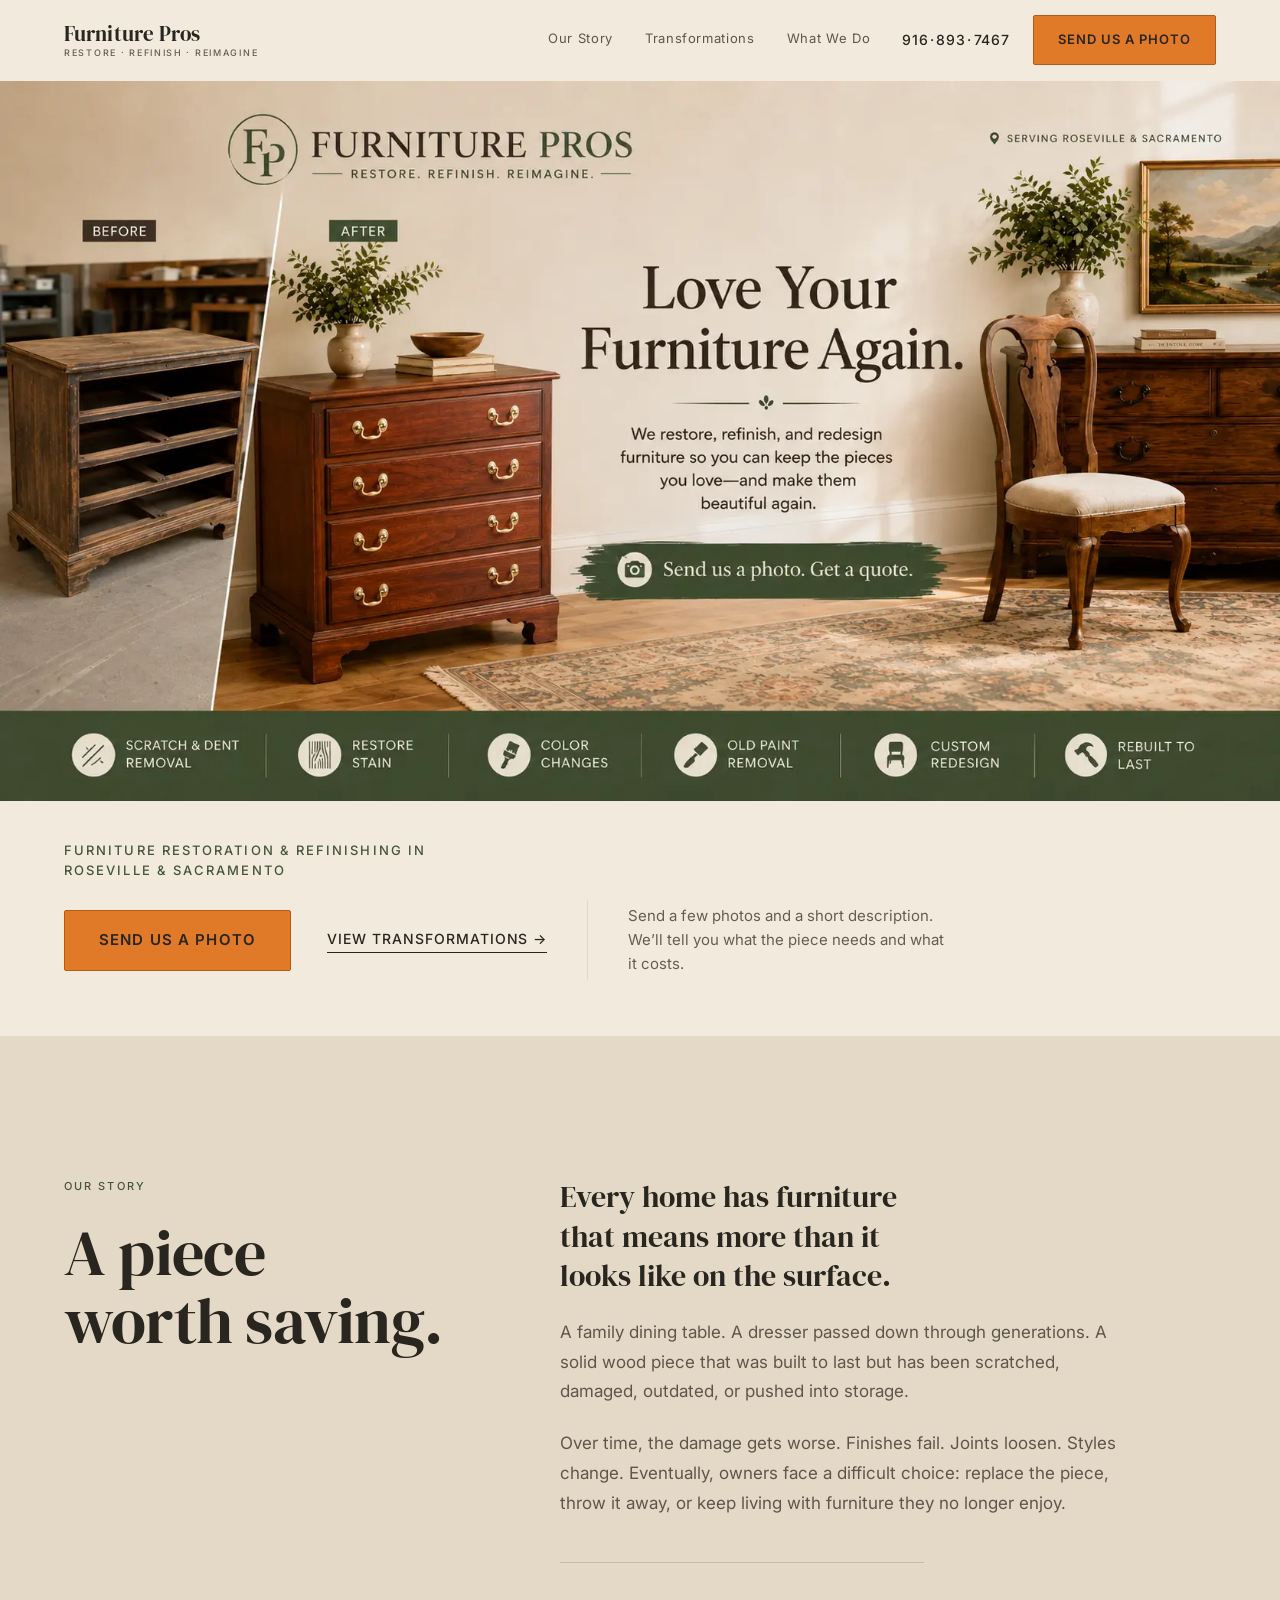
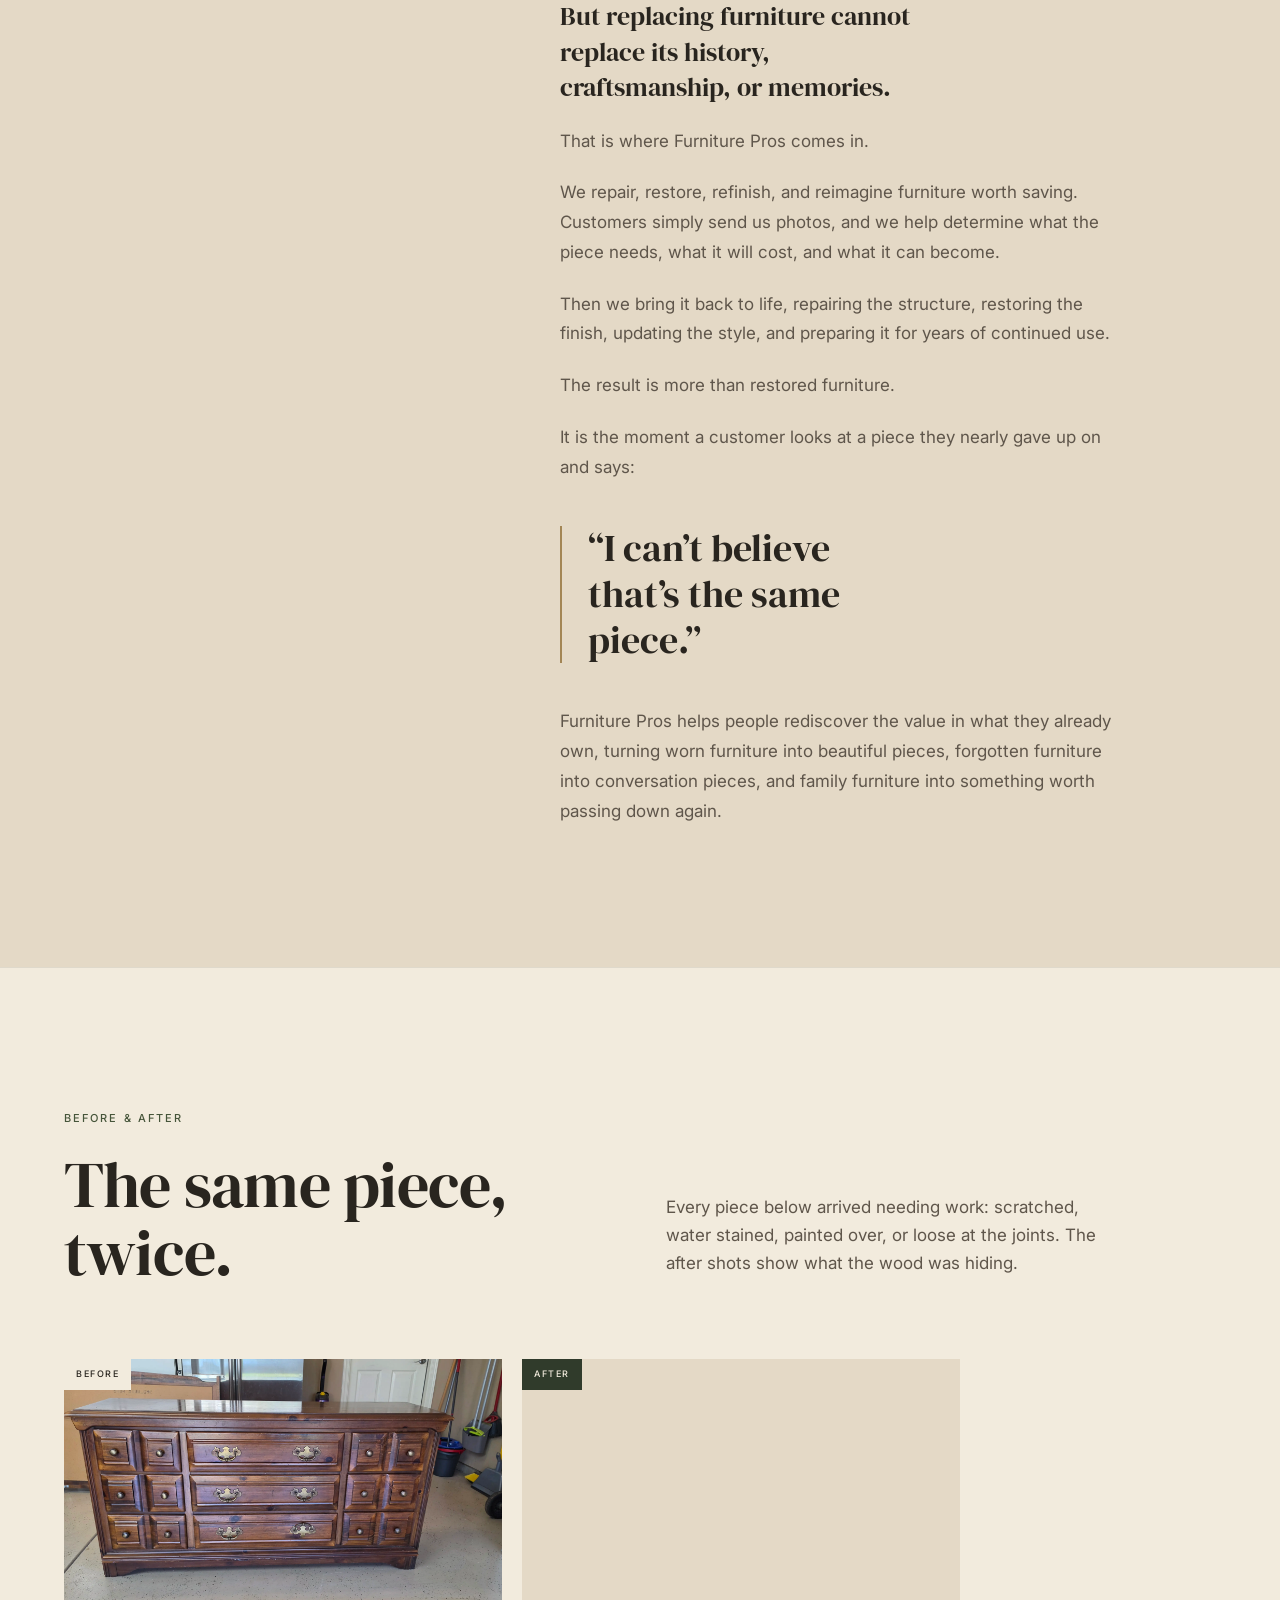
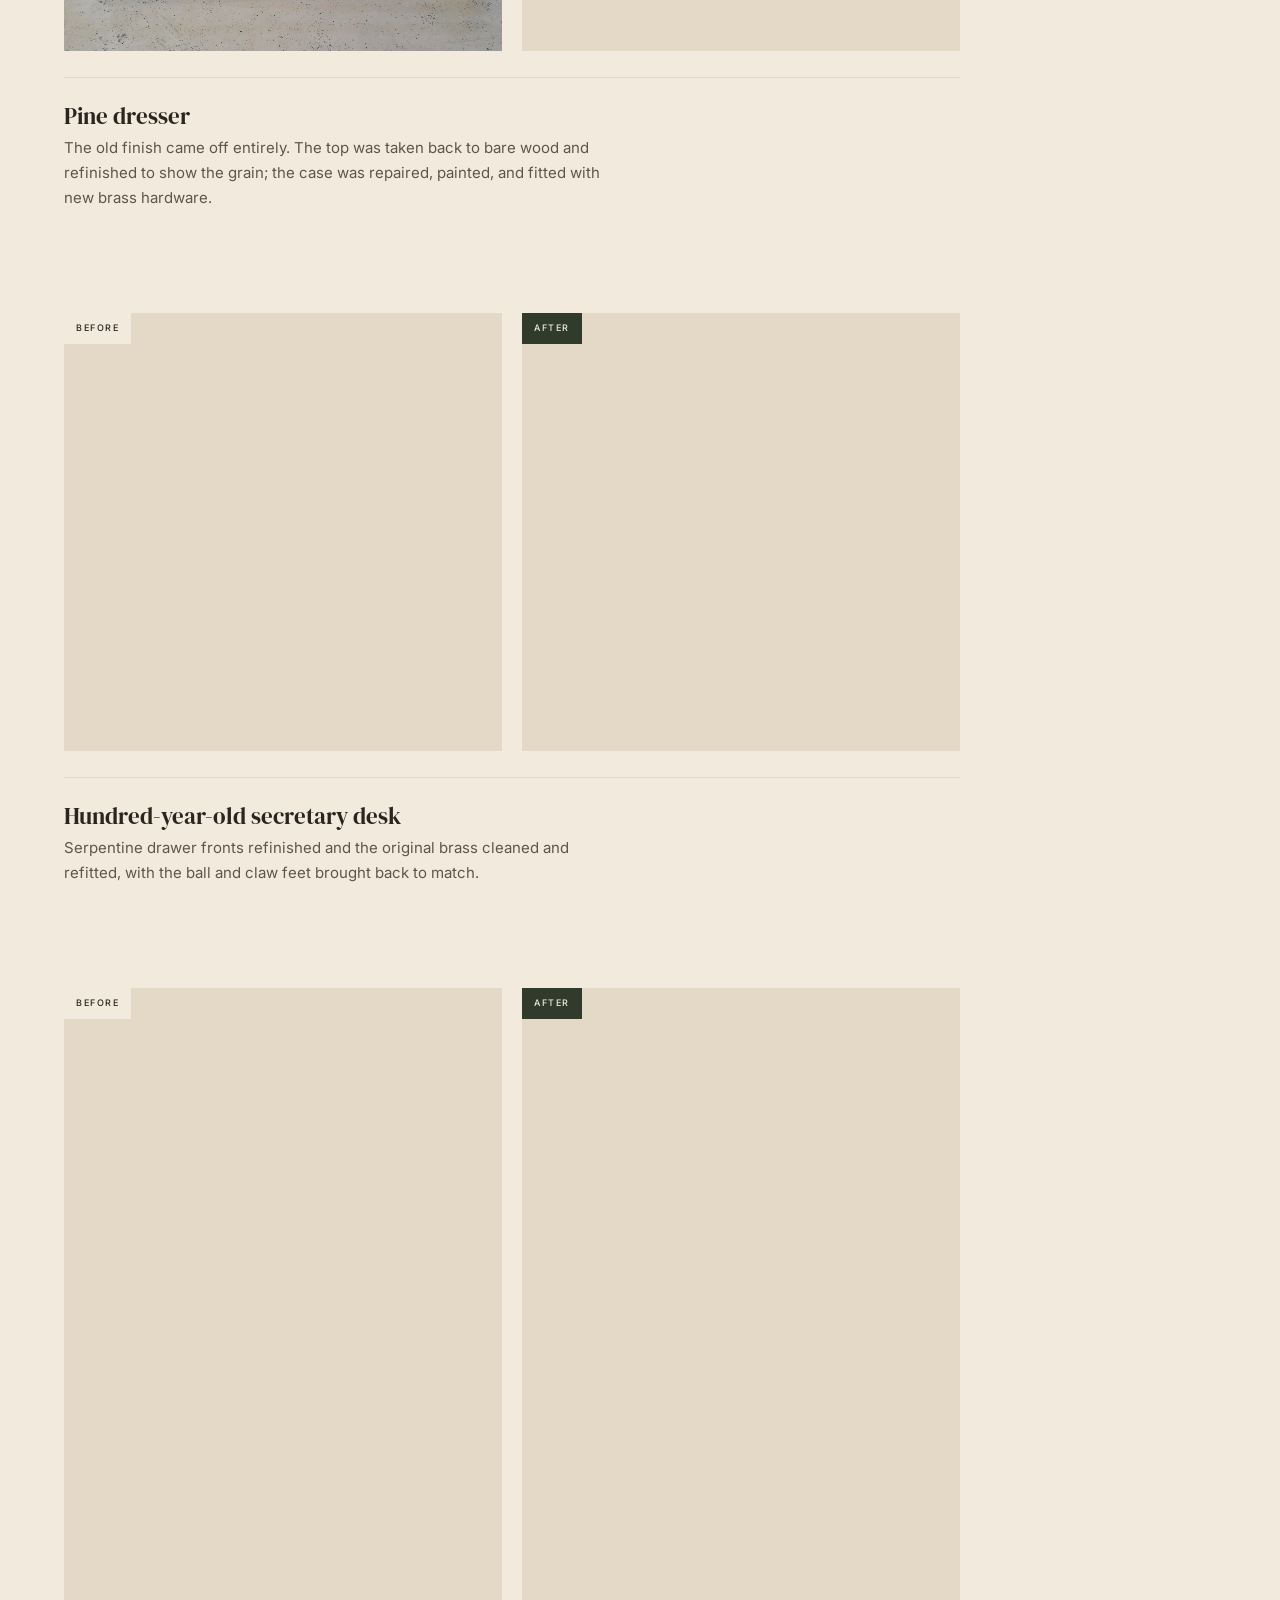
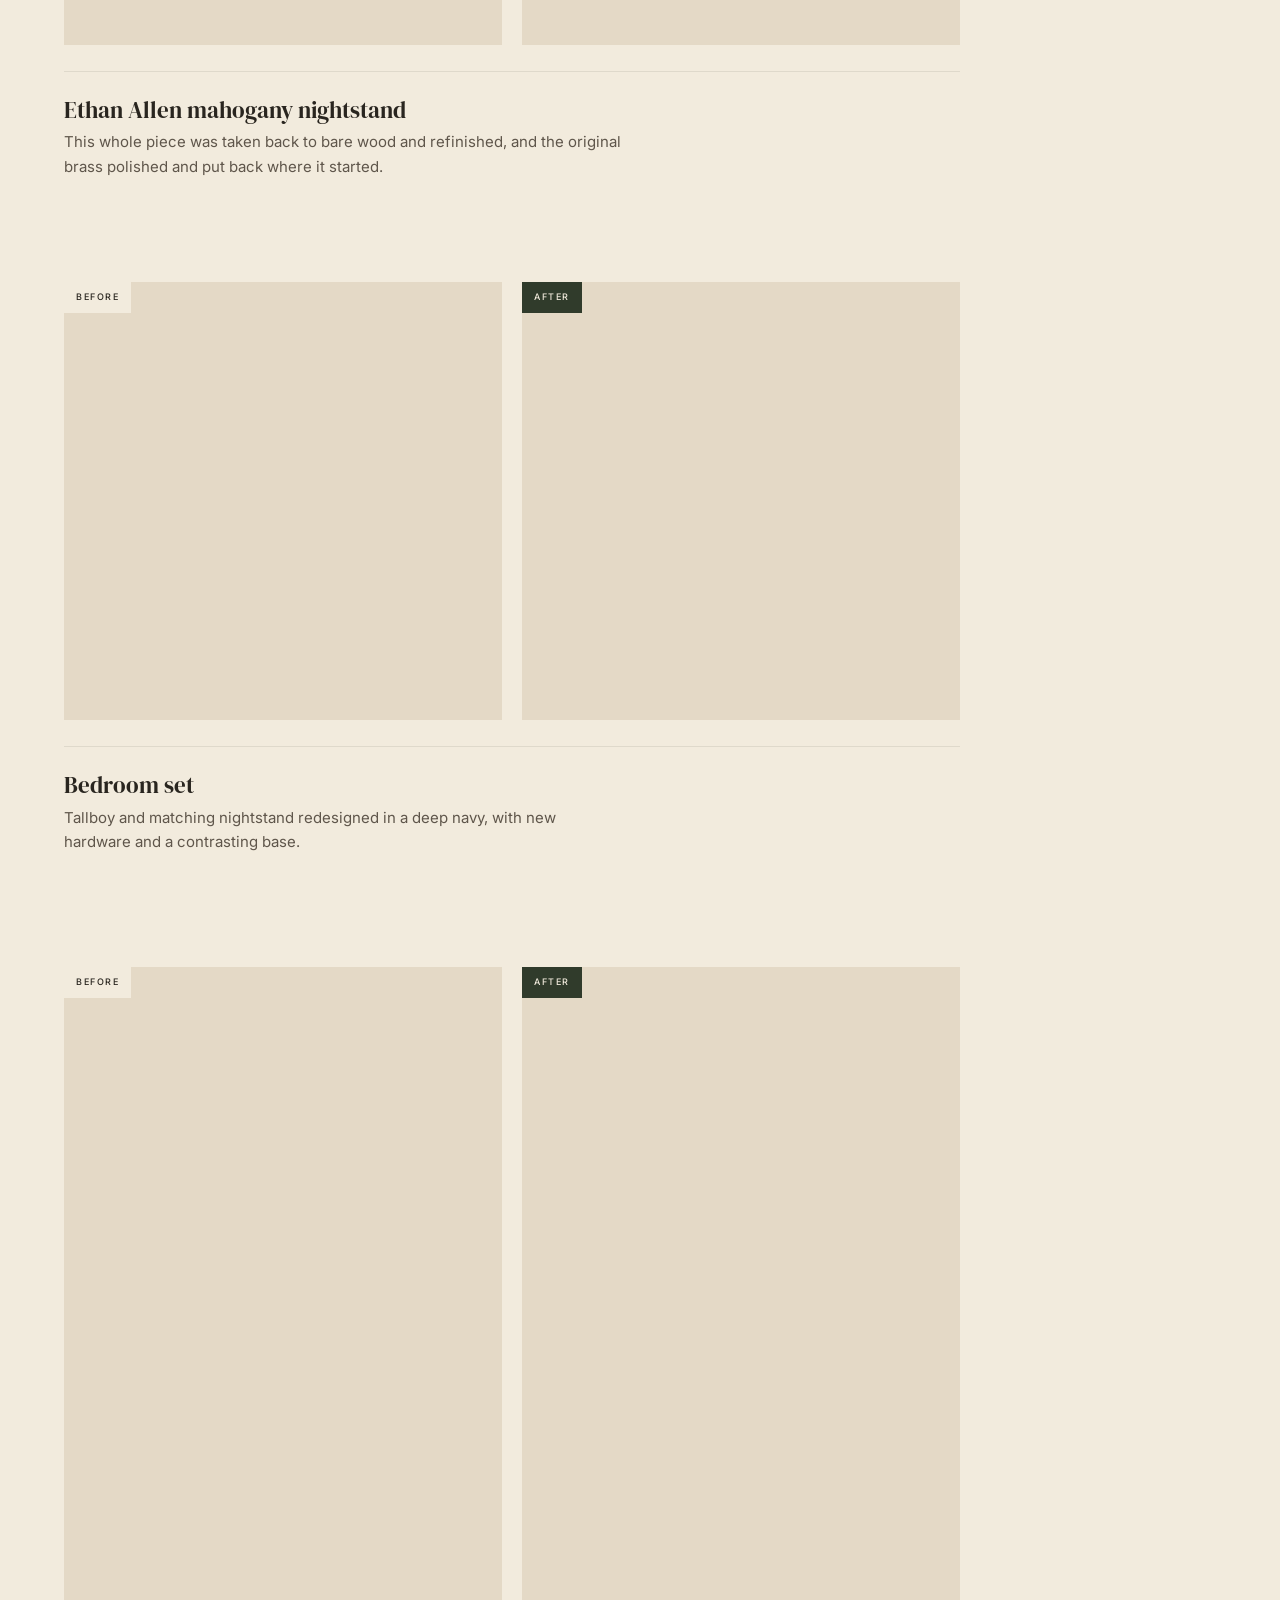
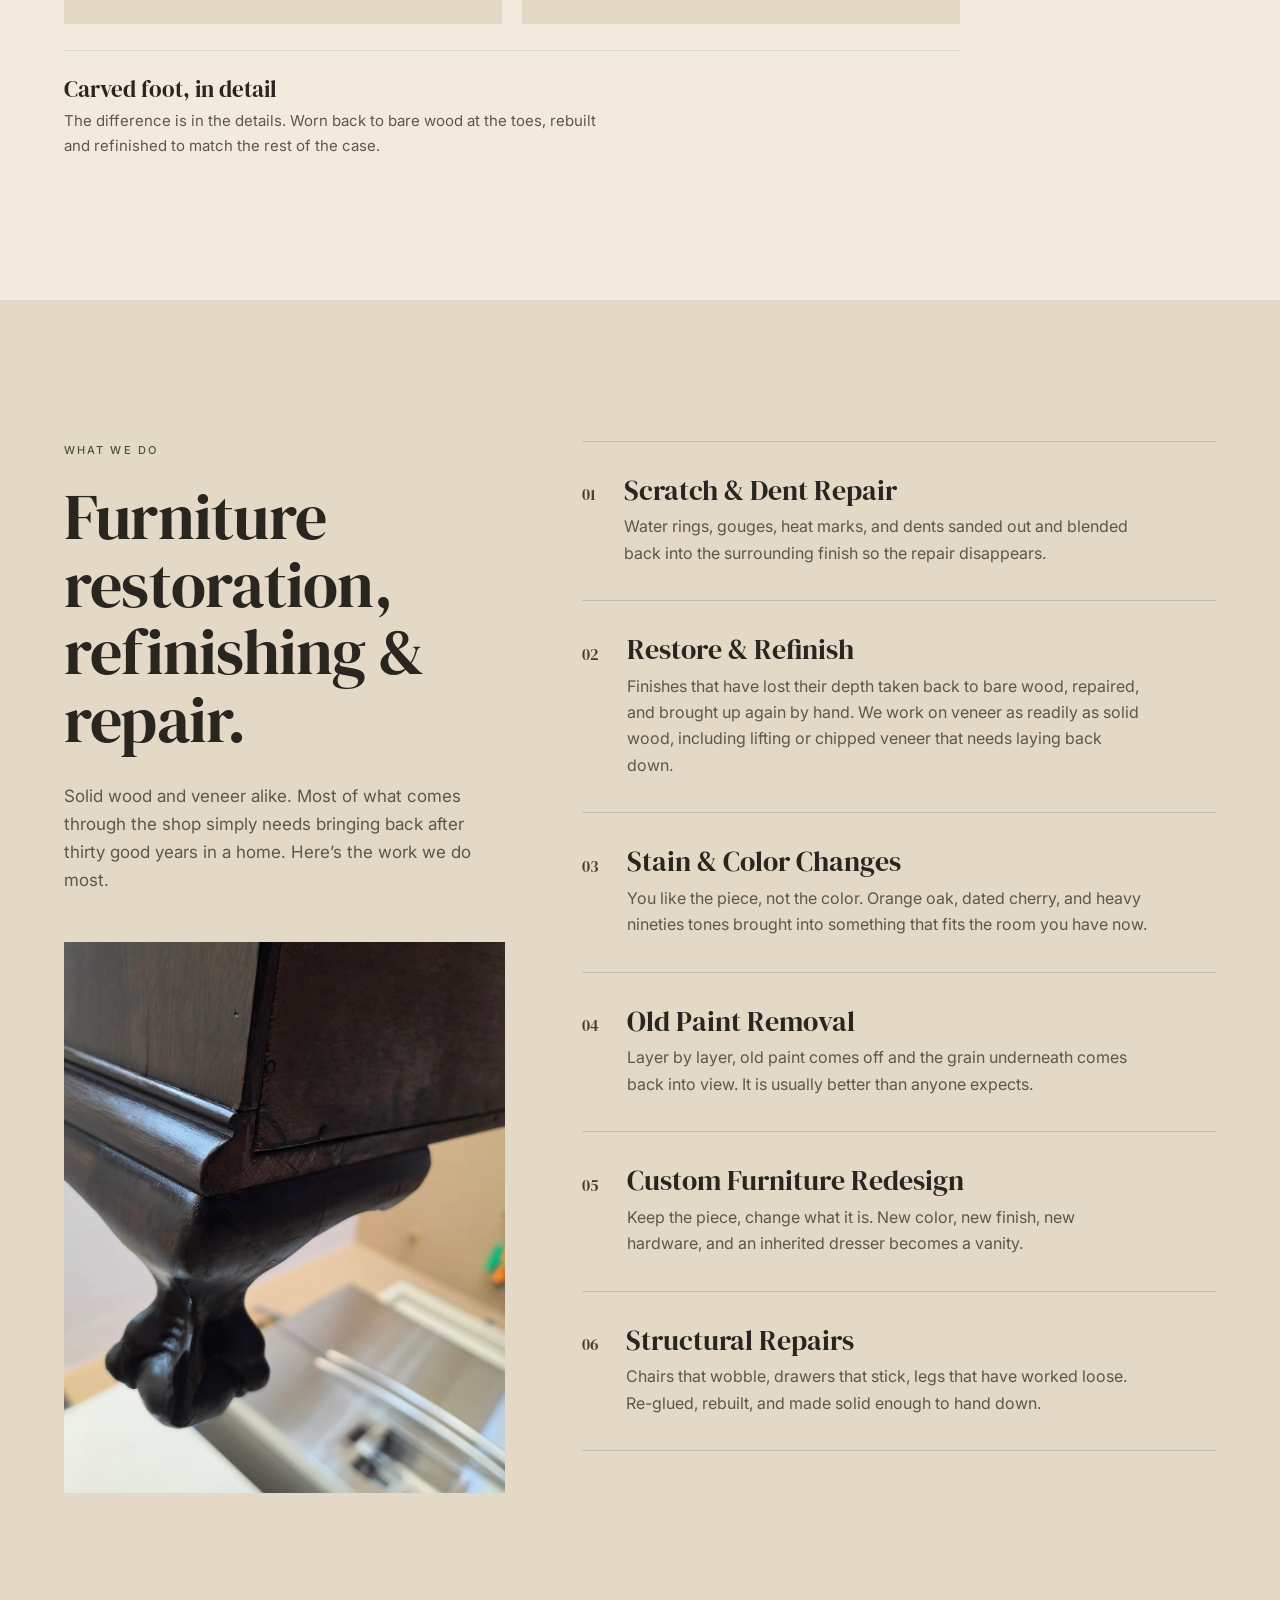
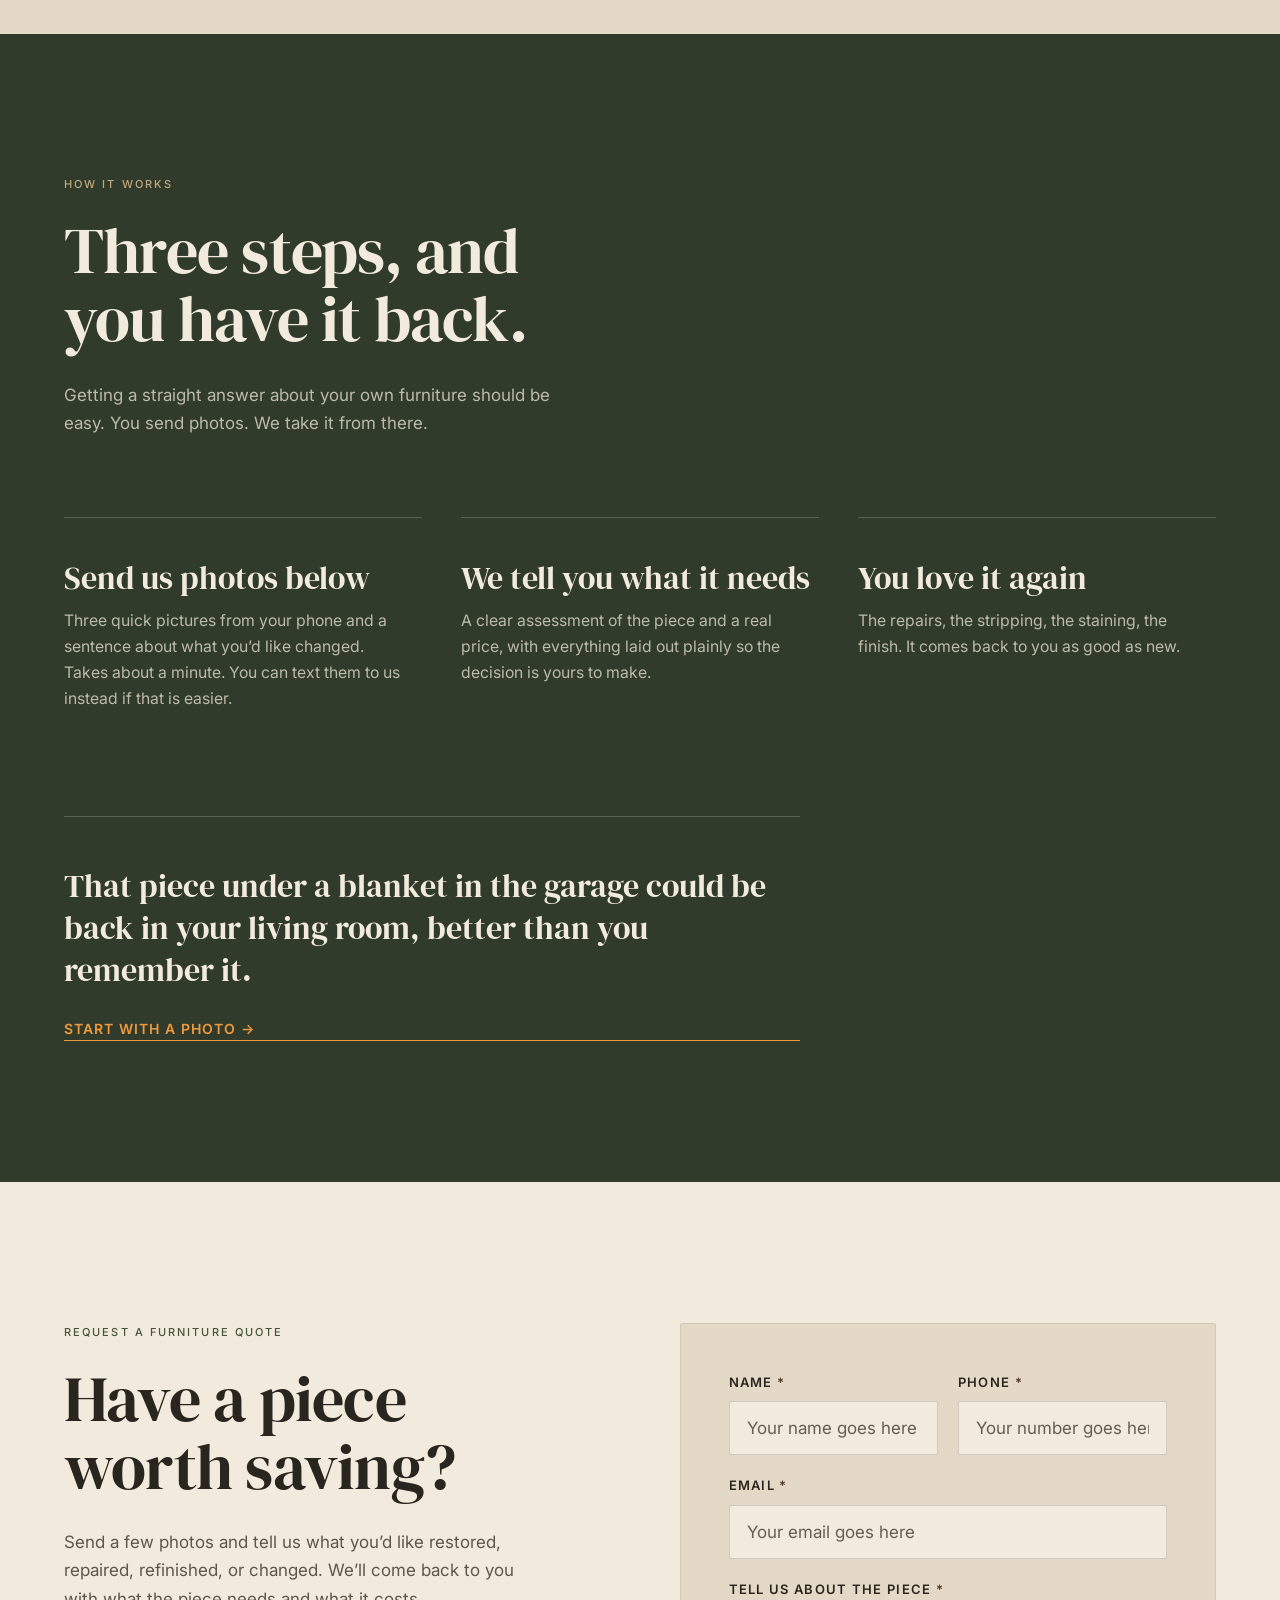
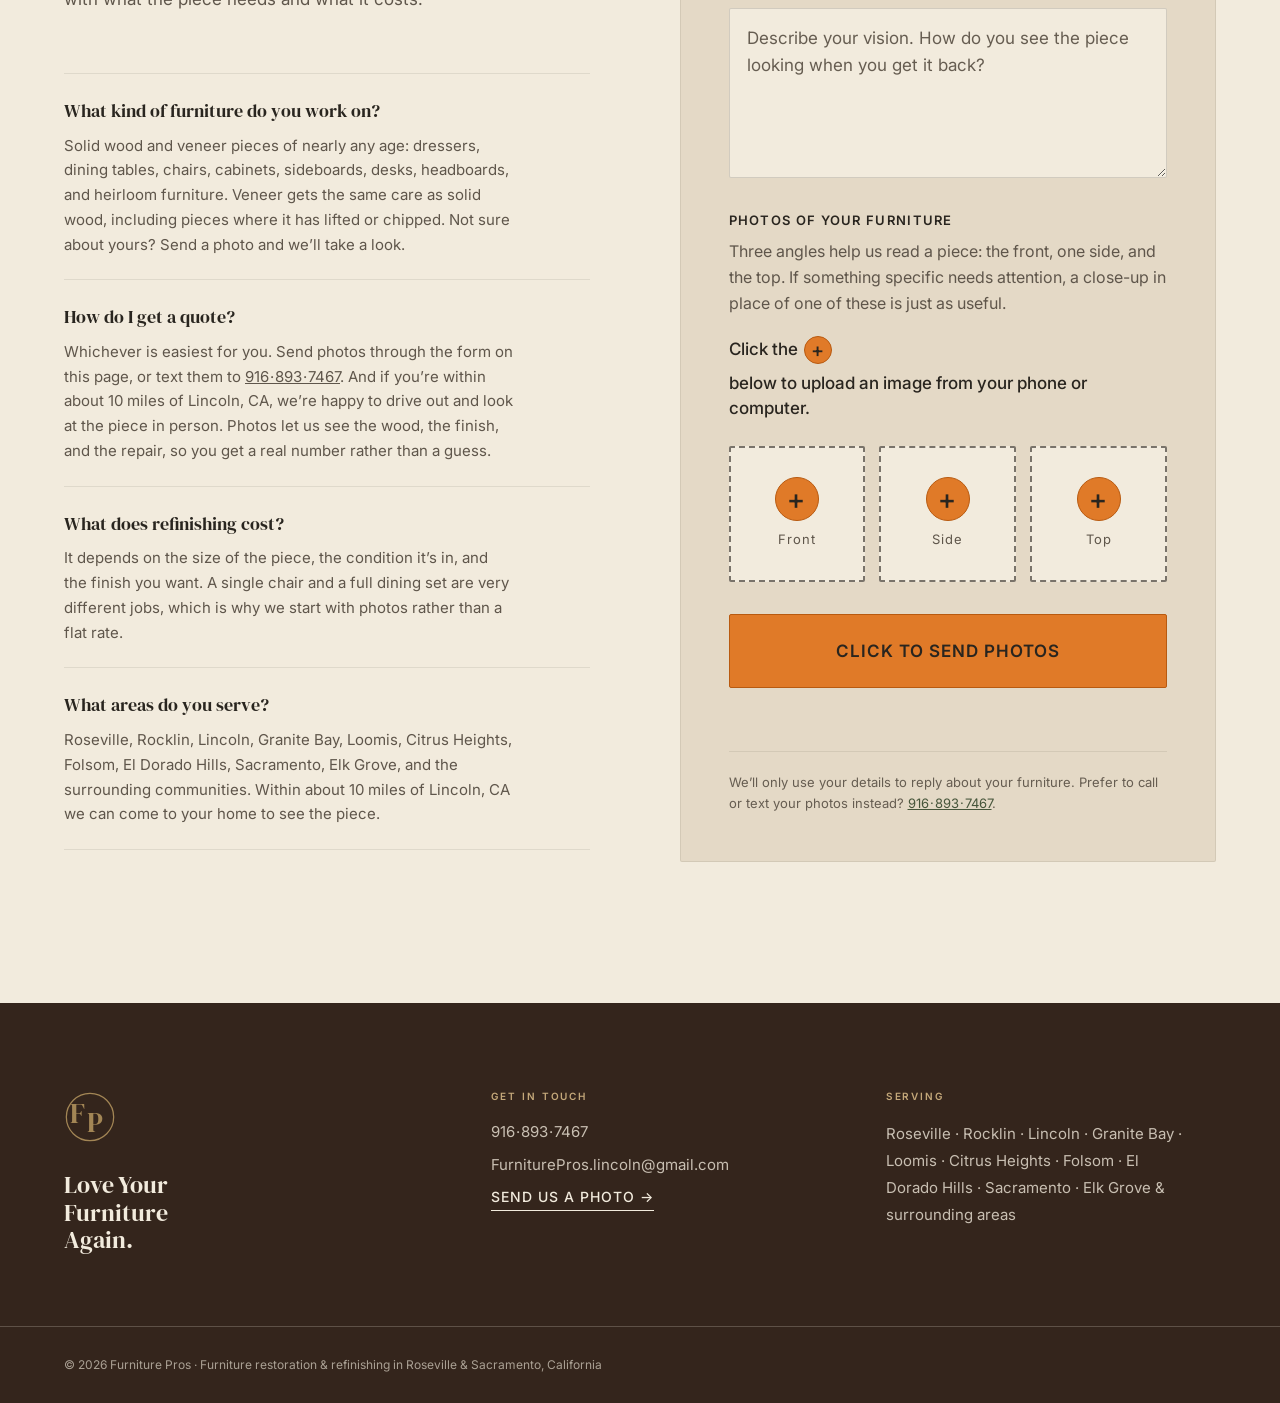
==== commit 36f75213: "Mention computers as well as phones in the upload instruction The line now reads "Click the + below " ====
--- a/index.html
+++ b/index.html
@@ -585,7 +585,7 @@
 
             <p class="uploads__how">
               Click the <span class="uploads__plus" aria-hidden="true">+</span> below
-              to upload an image from your phone.
+              to upload an image from your phone or computer.
             </p>
 
             <div class="uploads__grid">
